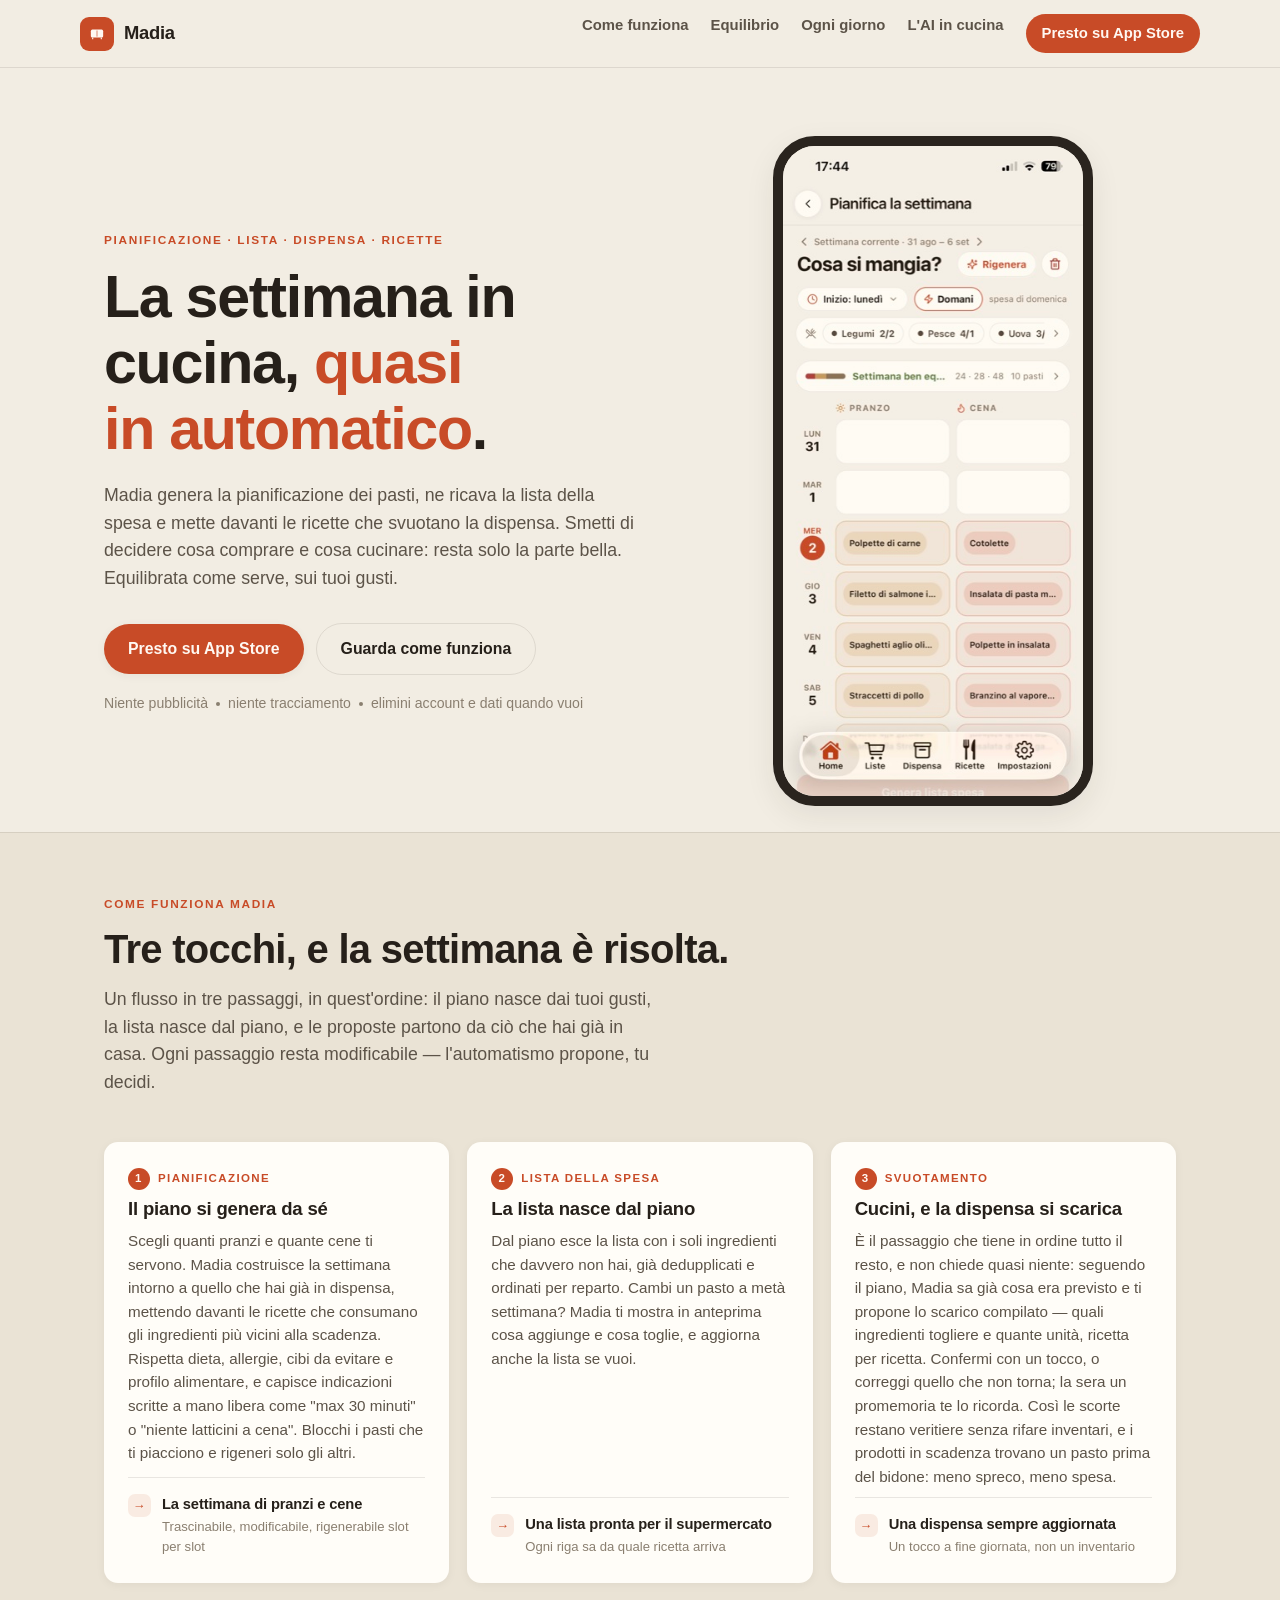
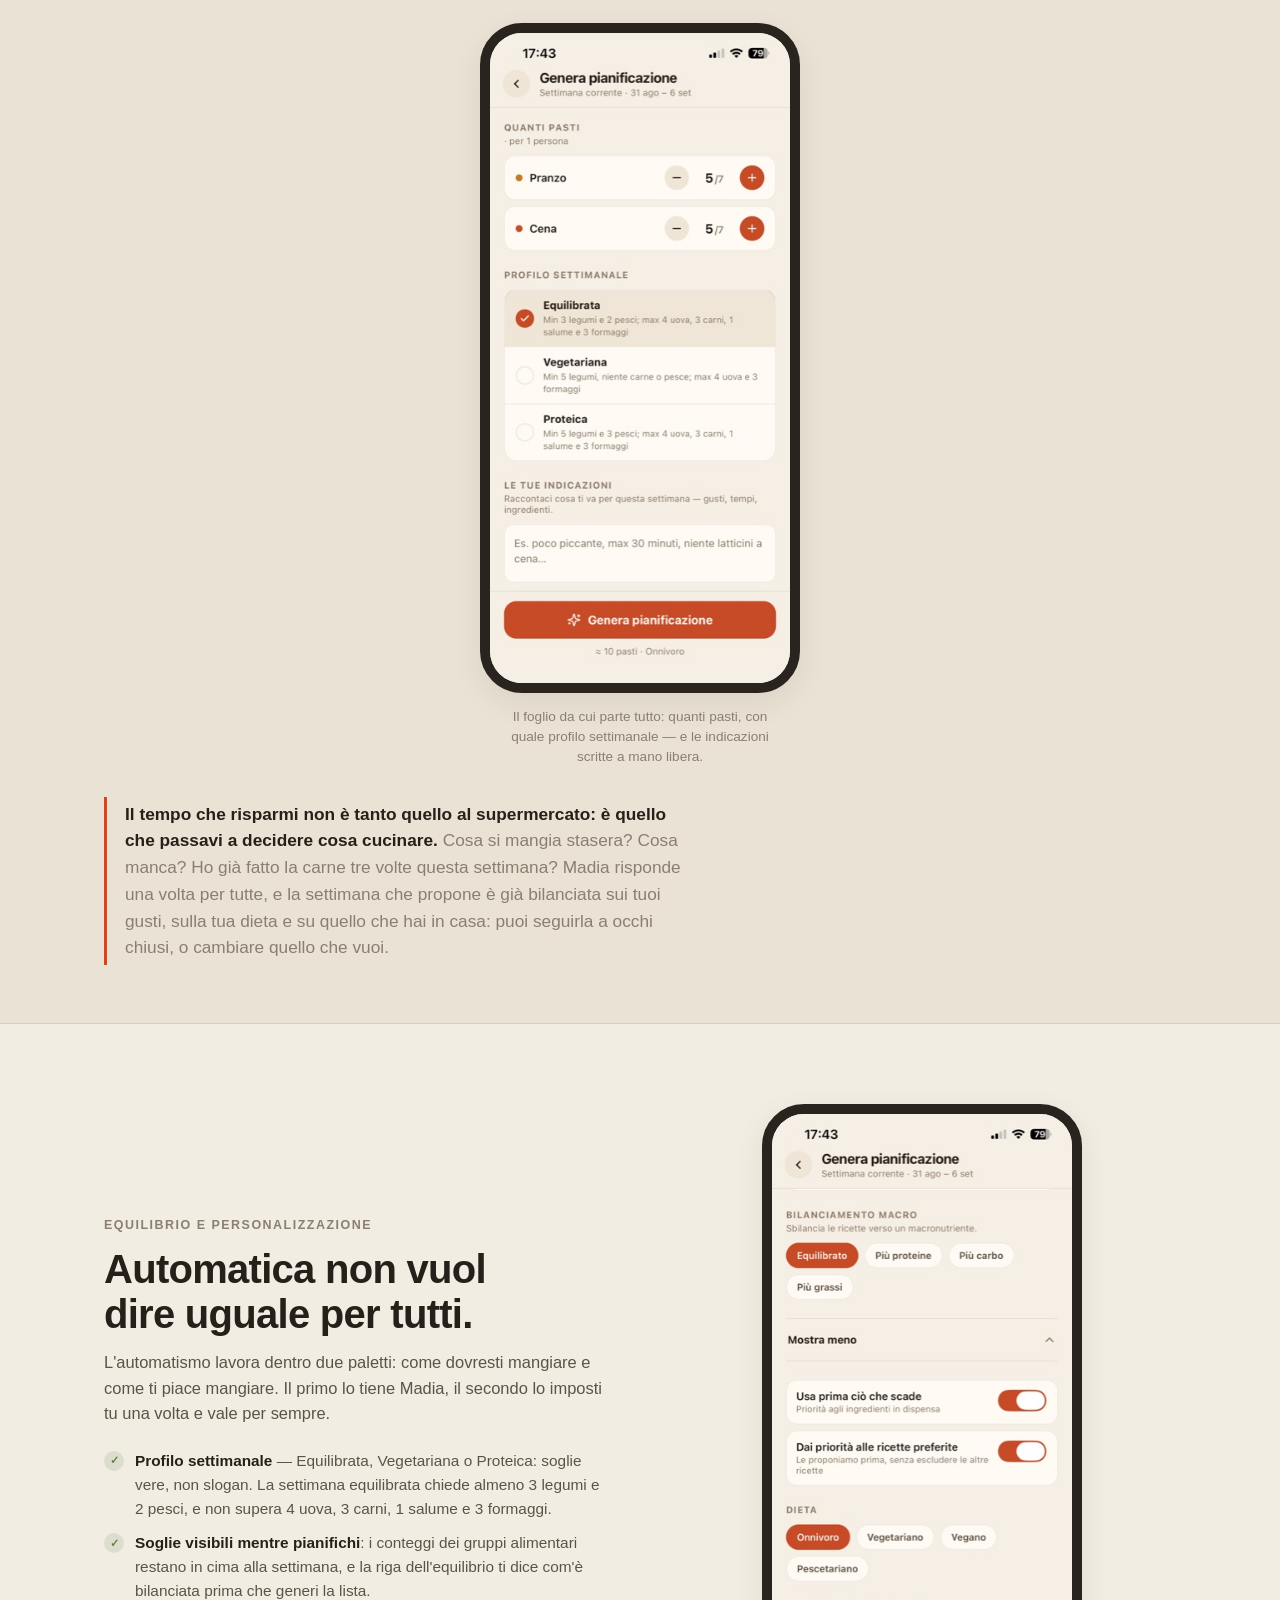
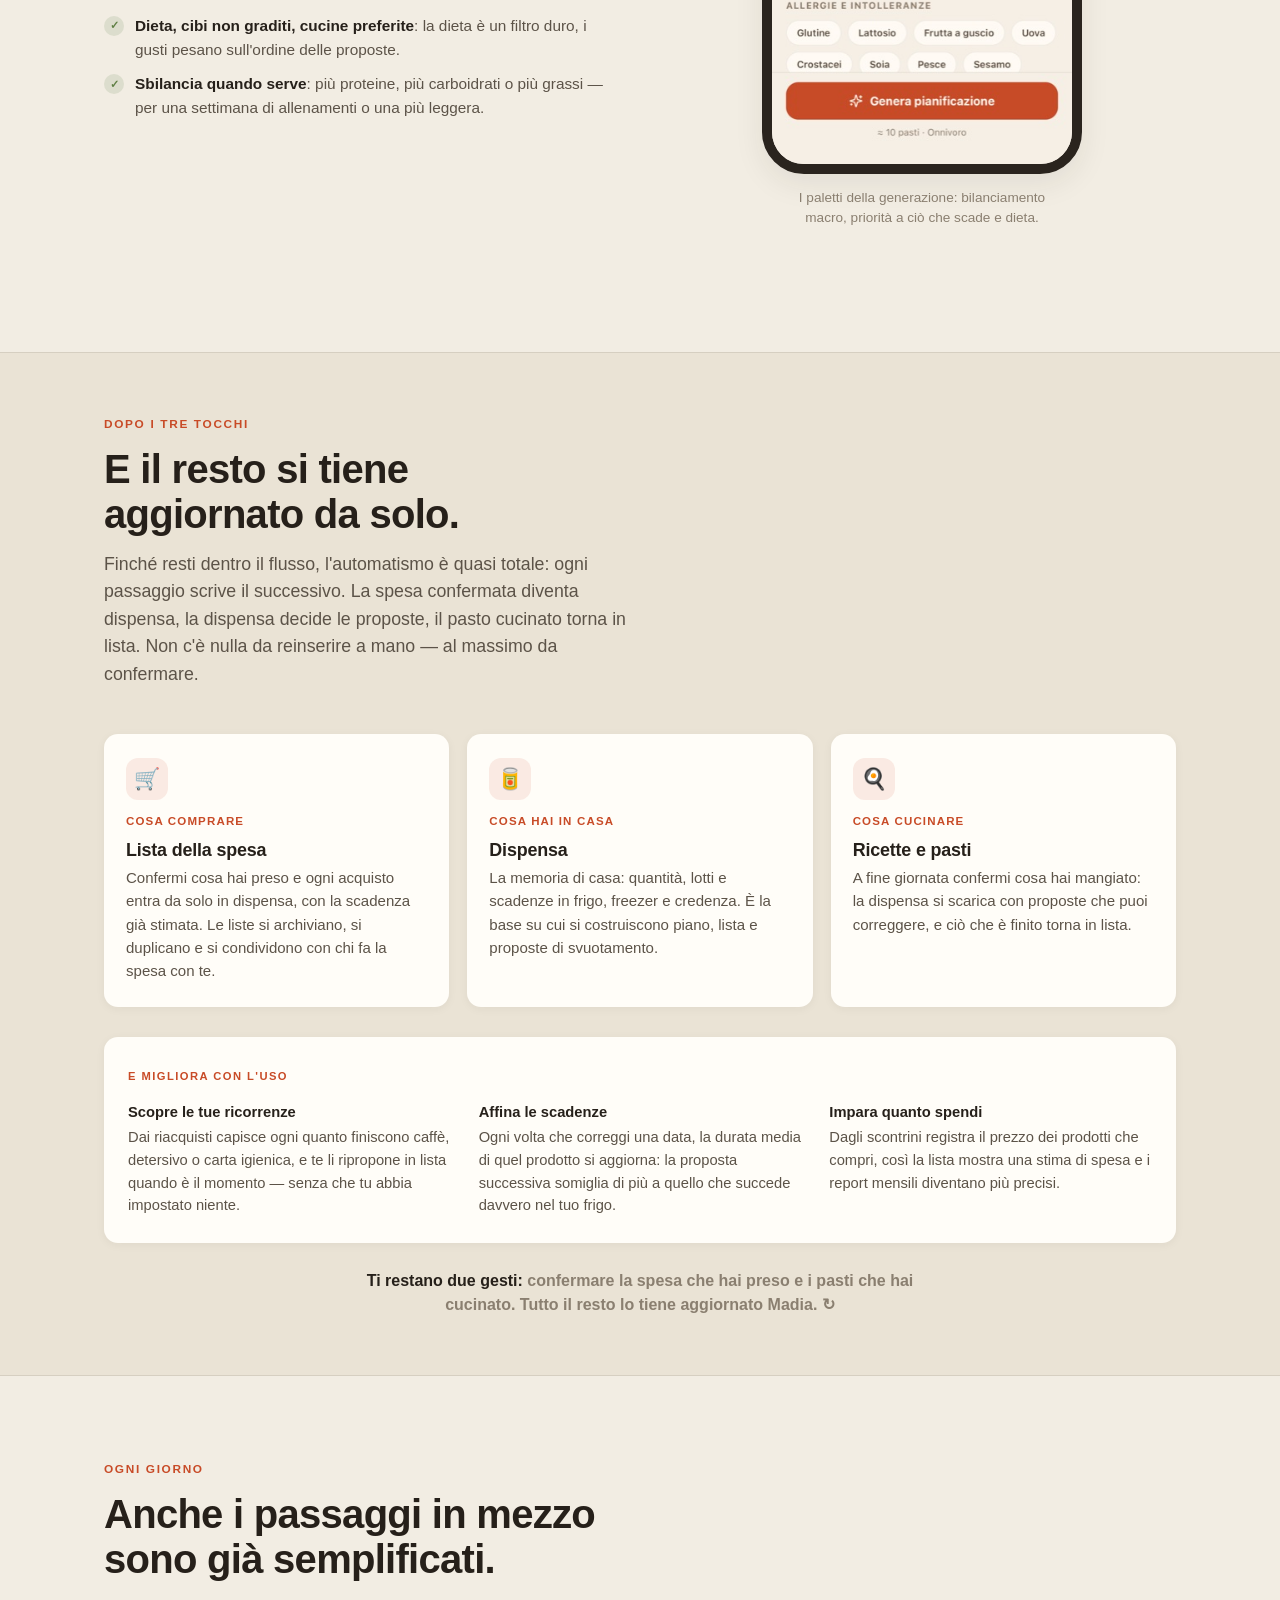
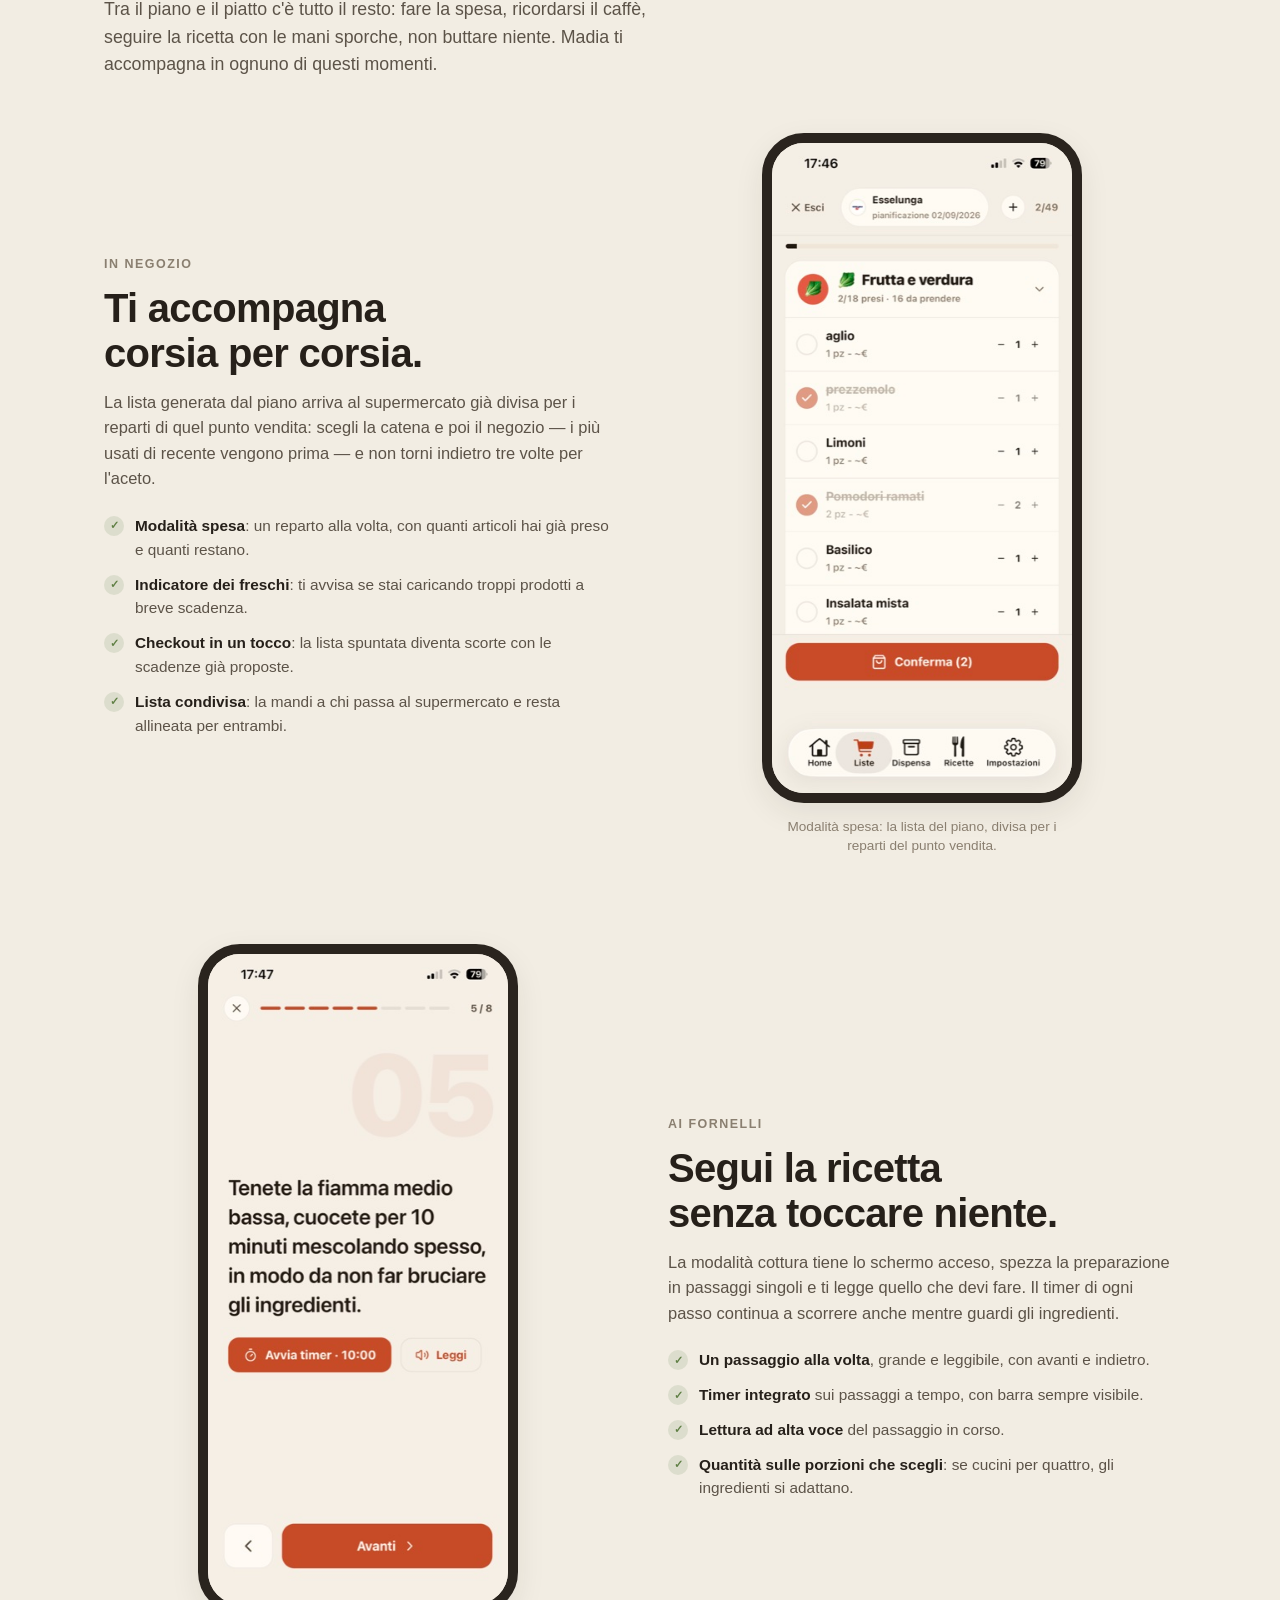
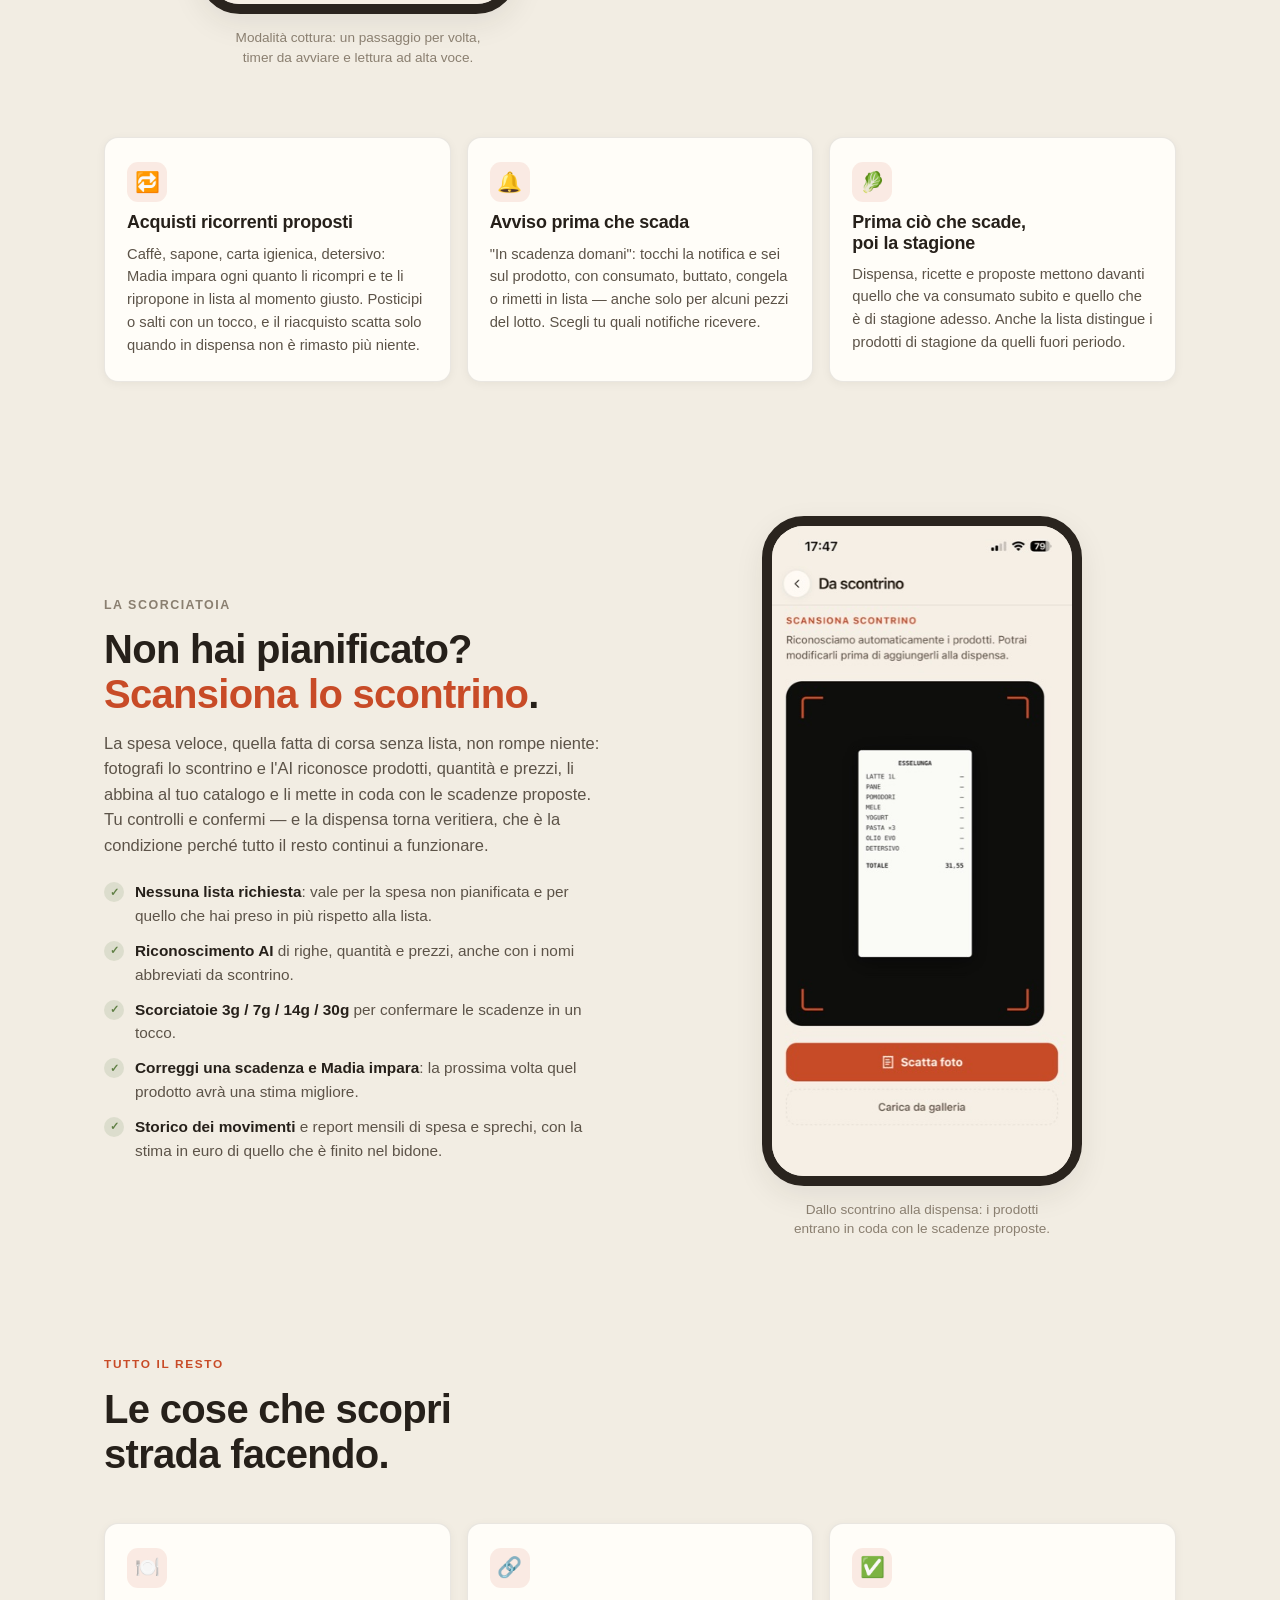
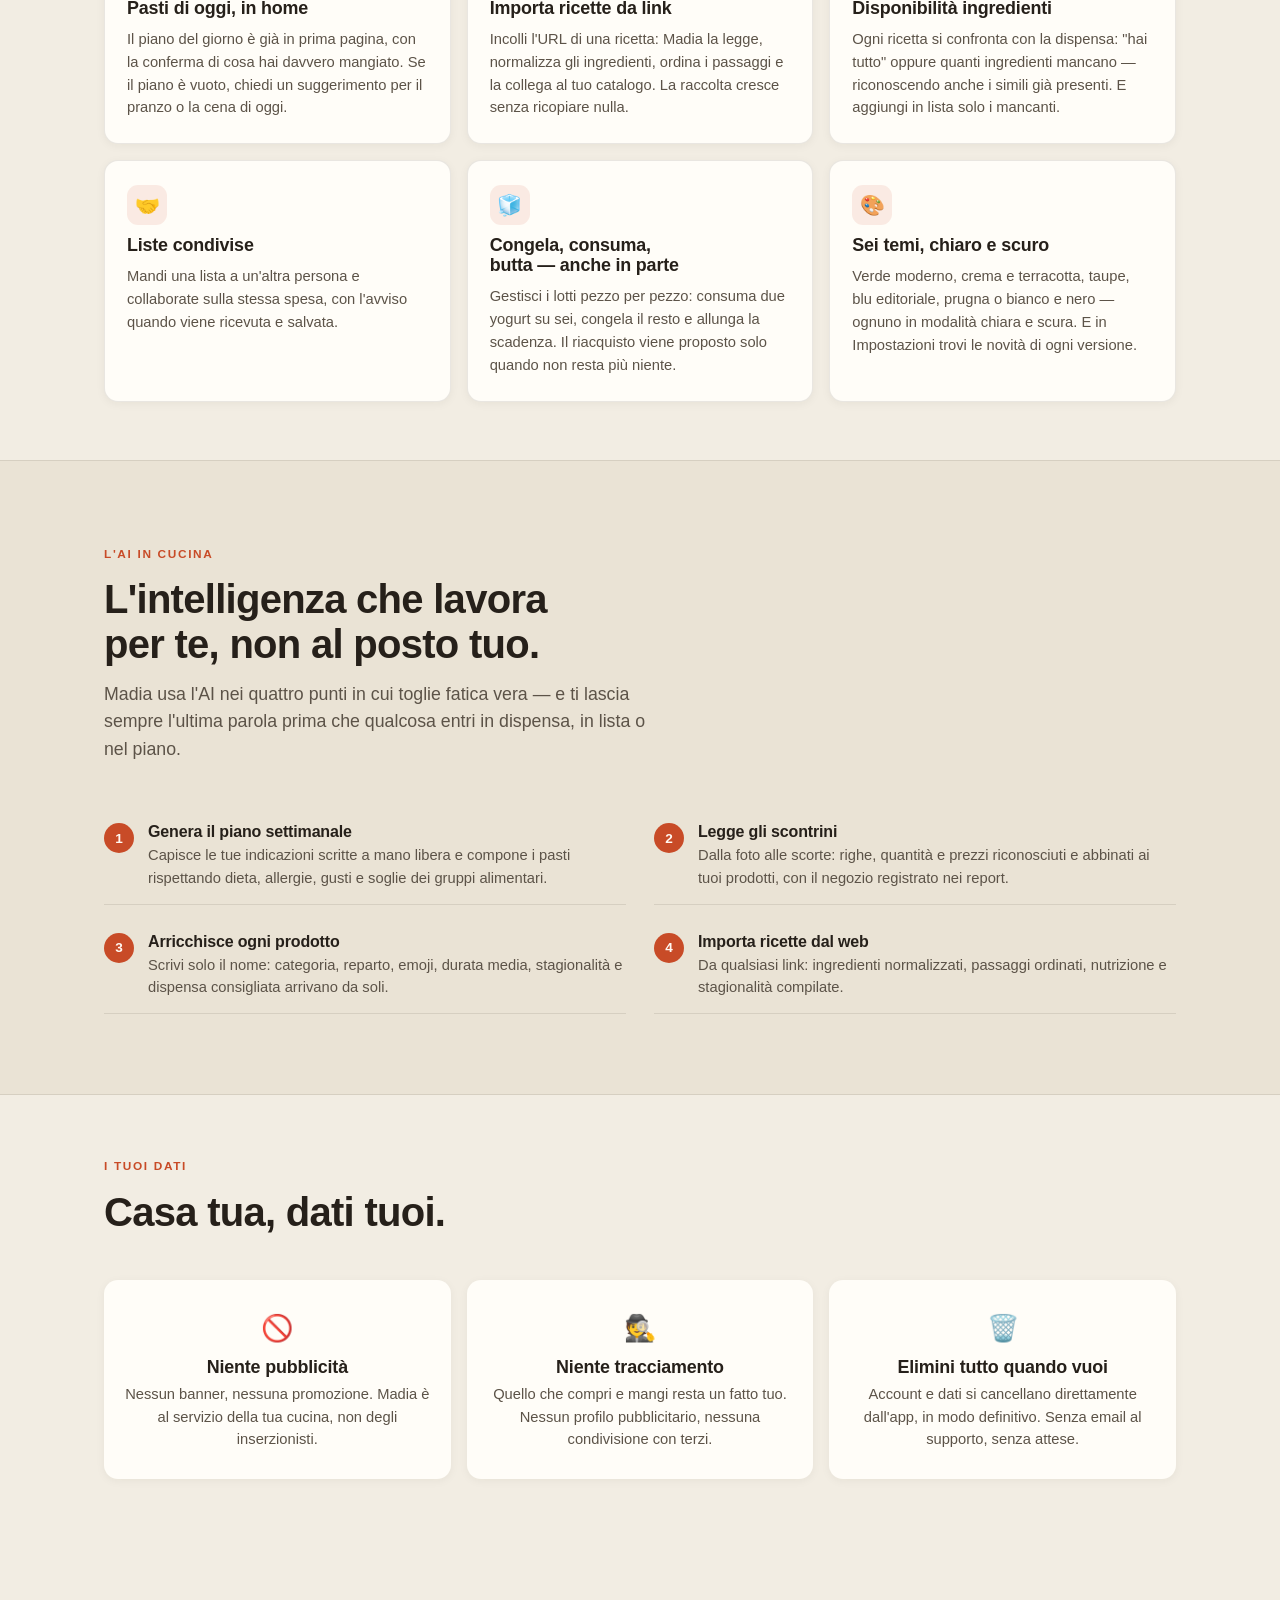
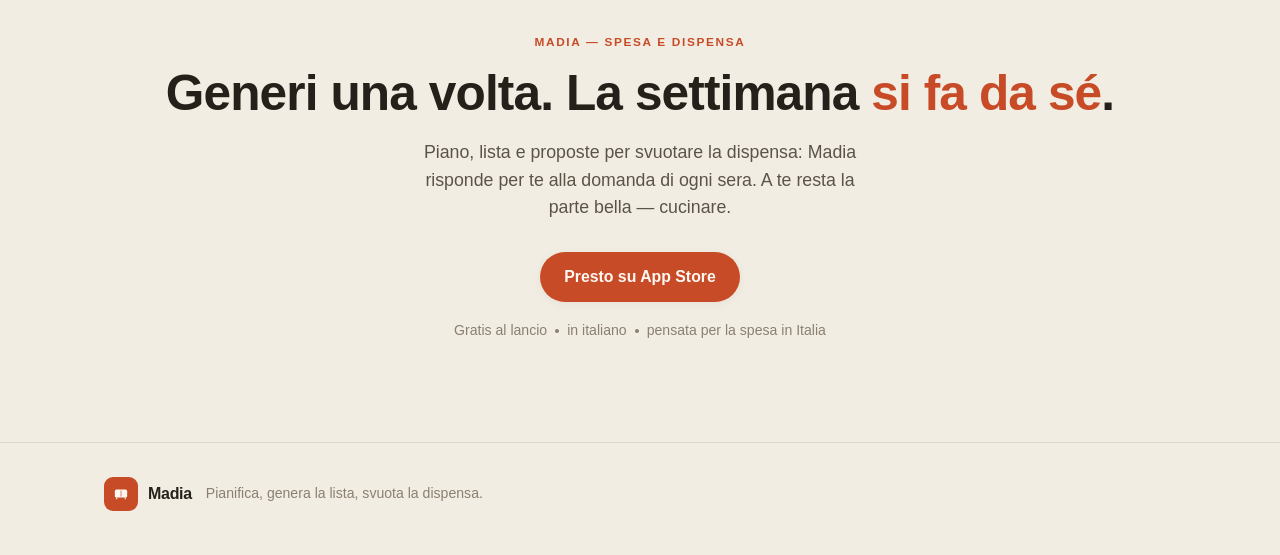
==== index.html @ fc6d4dd6 "Sito vetrina Madia Pagina singola statica, senza build, pronta per GitHub Pages: hero con la settima" ====
<!doctype html>
<html lang="it">
<head>
<meta charset="utf-8">
<meta name="viewport" content="width=device-width, initial-scale=1">
<title>Madia — Spesa e Dispensa</title>
<meta name="description" content="Madia genera la pianificazione dei pasti, ne ricava la lista della spesa e mette davanti le ricette che svuotano la dispensa. Meno decisioni ogni sera, meno sprechi, meno spesa.">
<link rel="icon" href="favicon.svg" type="image/svg+xml">
<link rel="apple-touch-icon" href="img/apple-touch-icon.png">
<meta name="theme-color" content="#F2EDE3" media="(prefers-color-scheme: light)">
<meta name="theme-color" content="#1E1813" media="(prefers-color-scheme: dark)">

<!-- URL pubblica del sito. Puntando stockup-app.com a Pages, sostituisci le tre
     assolute qui sotto (canonical, og:url, og:image + twitter:image) -->
<link rel="canonical" href="https://sbalzerdavide.github.io/madia-web/">
<meta property="og:url" content="https://sbalzerdavide.github.io/madia-web/">
<meta property="og:image" content="https://sbalzerdavide.github.io/madia-web/img/og-cover.jpg">
<meta property="og:type" content="website">
<meta property="og:site_name" content="Madia">
<meta property="og:locale" content="it_IT">
<meta property="og:title" content="Madia — Spesa e Dispensa">
<meta property="og:description" content="Madia genera la pianificazione dei pasti, ne ricava la lista della spesa e mette davanti le ricette che svuotano la dispensa. Meno decisioni ogni sera, meno sprechi, meno spesa.">
<meta property="og:image:width" content="1200">
<meta property="og:image:height" content="630">
<meta property="og:image:alt" content="La pianificazione settimanale di Madia con i pasti già proposti.">
<meta name="twitter:card" content="summary_large_image">
<meta name="twitter:title" content="Madia — Spesa e Dispensa">
<meta name="twitter:description" content="Madia genera la pianificazione dei pasti, ne ricava la lista della spesa e mette davanti le ricette che svuotano la dispensa. Meno decisioni ogni sera, meno sprechi, meno spesa.">
<meta name="twitter:image" content="https://sbalzerdavide.github.io/madia-web/img/og-cover.jpg">

<style>

  /* ================= Tokens ================= */
  :root {
    color-scheme: light;
    --bg: #F2EDE3;
    --bg-deep: #EAE3D5;
    --surface: #FFFDF8;
    --surface-2: #F0E9DC;
    --ink: #26201A;
    --ink-2: #5C5348;
    --muted: #8A7F70;
    --line: rgba(38, 32, 26, 0.10);
    --accent: #C84B27;
    --accent-soft: rgba(200, 75, 39, 0.10);
    --accent-ink: #FFF8F2;
    --green: #5F7F44;
    --green-soft: rgba(95, 127, 68, 0.14);
    --amber: #D29032;
    --amber-soft: rgba(210, 144, 50, 0.16);
    --danger: #B8402C;
    --shadow-soft: 0 10px 30px rgba(38, 32, 26, 0.08);
    --shadow-card: 0 2px 10px rgba(38, 32, 26, 0.05);
    --radius: 14px;
  }
  @media (prefers-color-scheme: dark) {
    :root:not([data-theme="light"]) {
      color-scheme: dark;
      --bg: #1E1813;
      --bg-deep: #17120E;
      --surface: #292219;
      --surface-2: #322A20;
      --ink: #F2EADD;
      --ink-2: #C4B8A6;
      --muted: #97897A;
      --line: rgba(242, 234, 221, 0.10);
      --accent: #E0693F;
      --accent-soft: rgba(224, 105, 63, 0.14);
      --accent-ink: #FFF4EC;
      --green: #8FB56A;
      --green-soft: rgba(143, 181, 106, 0.16);
      --amber: #DFA84E;
      --amber-soft: rgba(223, 168, 78, 0.16);
      --danger: #E0694F;
      --shadow-soft: 0 10px 30px rgba(0, 0, 0, 0.35);
      --shadow-card: 0 2px 10px rgba(0, 0, 0, 0.30);
    }
  }
  :root[data-theme="dark"] {
    color-scheme: dark;
    --bg: #1E1813;
    --bg-deep: #17120E;
    --surface: #292219;
    --surface-2: #322A20;
    --ink: #F2EADD;
    --ink-2: #C4B8A6;
    --muted: #97897A;
    --line: rgba(242, 234, 221, 0.10);
    --accent: #E0693F;
    --accent-soft: rgba(224, 105, 63, 0.14);
    --accent-ink: #FFF4EC;
    --green: #8FB56A;
    --green-soft: rgba(143, 181, 106, 0.16);
    --amber: #DFA84E;
    --amber-soft: rgba(223, 168, 78, 0.16);
    --danger: #E0694F;
    --shadow-soft: 0 10px 30px rgba(0, 0, 0, 0.35);
    --shadow-card: 0 2px 10px rgba(0, 0, 0, 0.30);
  }
  :root[data-theme="light"] {
    --bg: #F2EDE3;
    --bg-deep: #EAE3D5;
    --surface: #FFFDF8;
    --surface-2: #F0E9DC;
    --ink: #26201A;
    --ink-2: #5C5348;
    --muted: #8A7F70;
    --line: rgba(38, 32, 26, 0.10);
    --accent: #C84B27;
    --accent-soft: rgba(200, 75, 39, 0.10);
    --accent-ink: #FFF8F2;
    --green: #5F7F44;
    --green-soft: rgba(95, 127, 68, 0.14);
    --amber: #D29032;
    --amber-soft: rgba(210, 144, 50, 0.16);
    --danger: #B8402C;
    --shadow-soft: 0 10px 30px rgba(38, 32, 26, 0.08);
    --shadow-card: 0 2px 10px rgba(38, 32, 26, 0.05);
  }

  * { box-sizing: border-box; }
  img { max-width: 100%; }
  html { -webkit-text-size-adjust: 100%; }
  html { scroll-behavior: smooth; }
  body {
    margin: 0;
    background: var(--bg);
    color: var(--ink);
    font-family: -apple-system, BlinkMacSystemFont, "SF Pro Text", Roboto, "Segoe UI", "Helvetica Neue", sans-serif;
    line-height: 1.55;
    -webkit-font-smoothing: antialiased;
  }

  .wrap { max-width: 1120px; margin: 0 auto; padding: 0 24px; }

  h1, h2, h3 { line-height: 1.12; text-wrap: balance; margin: 0; }
  h1 { font-size: clamp(2.3rem, 5.4vw, 3.7rem); font-weight: 800; letter-spacing: -0.022em; }
  h2 { font-size: clamp(1.7rem, 3.6vw, 2.5rem); font-weight: 800; letter-spacing: -0.018em; }
  h3 { font-size: 1.12rem; font-weight: 700; letter-spacing: -0.01em; }
  p { margin: 0; }

  .eyebrow {
    display: inline-block;
    font-size: 0.74rem;
    font-weight: 700;
    letter-spacing: 0.14em;
    text-transform: uppercase;
    color: var(--accent);
    margin-bottom: 14px;
  }
  .accent-word { color: var(--accent); }
  .lede { color: var(--ink-2); font-size: 1.11rem; max-width: 56ch; }

  /* ================= Header ================= */
  header.site {
    position: sticky; top: 0; z-index: 40;
    background: color-mix(in srgb, var(--bg) 82%, transparent);
    backdrop-filter: blur(14px);
    -webkit-backdrop-filter: blur(14px);
    border-bottom: 1px solid var(--line);
  }
  .nav { display: flex; align-items: center; gap: 28px; padding: 14px 0; }
  .brand { display: flex; align-items: center; gap: 10px; font-weight: 800; font-size: 1.15rem; letter-spacing: -0.3px; color: var(--ink); text-decoration: none; }
  .brand-mark {
    width: 34px; height: 34px; border-radius: 9px;
    background: var(--accent);
    display: grid; place-items: center; flex: none;
  }
  .nav-links { display: flex; gap: 22px; margin-left: auto; }
  .nav-links a { color: var(--ink-2); text-decoration: none; font-size: 0.93rem; font-weight: 600; }
  .nav-links a:hover, .nav-links a:focus-visible { color: var(--accent); }
  .nav-cta {
    background: var(--accent); color: var(--accent-ink) !important;
    padding: 8px 16px; border-radius: 999px; font-weight: 700 !important;
  }
  @media (max-width: 860px) { .nav-links a:not(.nav-cta) { display: none; } }

  a:focus-visible, button:focus-visible { outline: 2px solid var(--accent); outline-offset: 3px; border-radius: 6px; }

  /* ================= Hero ================= */
  .hero { padding: 68px 0 26px; overflow: hidden; }
  .hero-grid { display: grid; grid-template-columns: 1.05fr 0.95fr; gap: 48px; align-items: center; }
  @media (max-width: 900px) { .hero-grid { grid-template-columns: 1fr; } }
  .hero .lede { margin-top: 20px; }
  .cta-row { display: flex; flex-wrap: wrap; gap: 12px; margin-top: 30px; align-items: center; }
  .btn {
    display: inline-flex; align-items: center; gap: 9px;
    padding: 13px 24px; border-radius: 999px;
    font-weight: 700; font-size: 0.99rem; text-decoration: none;
    border: none; cursor: pointer;
  }
  .btn-primary { background: var(--accent); color: var(--accent-ink); box-shadow: var(--shadow-card); }
  .btn-primary:hover { filter: brightness(1.06); }
  .btn-ghost { background: transparent; color: var(--ink); border: 1.5px solid var(--line); }
  .btn-ghost:hover { border-color: var(--accent); color: var(--accent); }
  .trust-line { margin-top: 18px; color: var(--muted); font-size: 0.88rem; display: flex; align-items: center; gap: 8px; flex-wrap: wrap; }
  .trust-line .dot { width: 4px; height: 4px; border-radius: 999px; background: var(--muted); display: inline-block; }

  /* ================= Screenshots ================= */
  .shot {
    width: 320px; max-width: 100%; margin: 0 auto;
    border: 10px solid #2A241E; border-radius: 42px; overflow: hidden;
    box-shadow: var(--shadow-soft); background: #F2EDE3;
  }
  .shot img { display: block; width: 100%; height: auto; }
  .shotfig { margin: 0; display: flex; flex-direction: column; align-items: center; gap: 14px; }
  .shot-cap { color: var(--muted); font-size: 0.85rem; max-width: 36ch; text-align: center; line-height: 1.45; }
  .engine-shot { margin-top: 40px; }

  /* ================= Sections ================= */
  section { padding: 80px 0; }
  section.tight { padding: 58px 0; }
  .section-head { max-width: 640px; margin-bottom: 46px; }
  .section-head .lede { margin-top: 14px; }

  /* engine: the three generations */
  .engine-band { background: var(--bg-deep); border-top: 1px solid var(--line); border-bottom: 1px solid var(--line); }
  .engine-grid { display: grid; grid-template-columns: repeat(3, 1fr); gap: 18px; }
  @media (max-width: 900px) { .engine-grid { grid-template-columns: 1fr; } }
  .engine-card {
    background: var(--surface); border-radius: var(--radius); padding: 26px 24px;
    box-shadow: var(--shadow-card); display: flex; flex-direction: column; gap: 9px;
  }
  .engine-card .step-n {
    font-size: 0.72rem; font-weight: 800; letter-spacing: 0.12em; text-transform: uppercase;
    color: var(--accent); display: flex; align-items: center; gap: 8px;
  }
  .engine-card .step-n b {
    width: 22px; height: 22px; border-radius: 999px; background: var(--accent); color: var(--accent-ink);
    display: grid; place-items: center; font-size: 0.72rem; flex: none;
  }
  .engine-card h3 { font-size: 1.16rem; }
  .engine-card p { color: var(--ink-2); font-size: 0.95rem; }
  .engine-card .out {
    margin-top: auto; padding-top: 15px; border-top: 1px solid var(--line);
    display: flex; gap: 11px; align-items: flex-start;
  }
  .engine-card .out .yield {
    flex: none; width: 23px; height: 23px; border-radius: 7px; margin-top: 1px;
    background: var(--accent-soft); color: var(--accent);
    display: grid; place-items: center; font-size: 0.8rem; font-weight: 800;
  }
  .engine-card .out .what { display: block; font-size: 0.92rem; font-weight: 700; color: var(--ink); letter-spacing: -0.01em; }
  .engine-card .out .how { display: block; font-size: 0.82rem; color: var(--muted); margin-top: 1px; }
  .pull {
    margin-top: 30px; border-left: 3px solid var(--accent); padding: 4px 0 4px 18px;
    font-size: 1.08rem; font-weight: 600; color: var(--ink); max-width: 62ch;
  }
  .pull span { color: var(--muted); font-weight: 500; }

  /* pillars */
  .pillar { display: grid; grid-template-columns: 1fr 1fr; gap: 56px; align-items: center; padding: 44px 0; }
  @media (max-width: 900px) { .pillar { grid-template-columns: 1fr; gap: 30px; } .pillar .pillar-visual { order: 2; } }
  .pillar-kicker { font-size: 0.78rem; font-weight: 800; letter-spacing: 0.12em; color: var(--muted); text-transform: uppercase; }
  .pillar h2 { margin: 10px 0 14px; }
  .pillar .lede { font-size: 1.03rem; }
  .feature-list { list-style: none; margin: 22px 0 0; padding: 0; display: grid; gap: 11px; }
  .feature-list li { display: flex; gap: 11px; align-items: flex-start; color: var(--ink-2); font-size: 0.96rem; }
  .feature-list .tick {
    flex: none; width: 20px; height: 20px; border-radius: 999px; margin-top: 2px;
    background: var(--green-soft); color: var(--green);
    display: grid; place-items: center; font-size: 11px; font-weight: 900;
  }
  .feature-list b { color: var(--ink); }

  /* loop */
  .loop-band { background: var(--bg-deep); border-top: 1px solid var(--line); border-bottom: 1px solid var(--line); }
  .loop-grid { display: grid; grid-template-columns: repeat(3, 1fr); gap: 18px; }
  @media (max-width: 820px) { .loop-grid { grid-template-columns: 1fr; } }
  .loop-card { background: var(--surface); border-radius: var(--radius); padding: 24px 22px; box-shadow: var(--shadow-card); }
  .loop-step { width: 42px; height: 42px; border-radius: 12px; display: grid; place-items: center; font-size: 21px; margin-bottom: 13px; background: var(--accent-soft); }
  .loop-card h3 { margin-bottom: 6px; }
  .loop-card .role { font-size: 0.72rem; font-weight: 800; letter-spacing: 0.1em; text-transform: uppercase; color: var(--accent); display: block; margin-bottom: 9px; }
  .loop-card p { color: var(--ink-2); font-size: 0.94rem; }
  .learn {
    margin-top: 30px; background: var(--surface); border-radius: var(--radius);
    padding: 26px 24px; box-shadow: var(--shadow-card);
  }
  .learn-label {
    display: inline-block; font-size: 0.7rem; font-weight: 800; letter-spacing: 0.13em;
    text-transform: uppercase; color: var(--accent); margin-bottom: 16px;
  }
  .learn-items { display: grid; grid-template-columns: repeat(3, 1fr); gap: 20px 28px; }
  @media (max-width: 820px) { .learn-items { grid-template-columns: 1fr; } }
  .learn-items p { color: var(--ink-2); font-size: 0.92rem; }
  .learn-items b { display: block; color: var(--ink); margin-bottom: 2px; }
  .loop-again { text-align: center; margin: 26px auto 0; color: var(--muted); font-weight: 600; font-size: 1rem; max-width: 62ch; line-height: 1.5; }
  .loop-again b { color: var(--ink); font-weight: 800; }

  /* cards grid */
  .card-grid { display: grid; grid-template-columns: repeat(3, 1fr); gap: 16px; }
  @media (max-width: 980px) { .card-grid { grid-template-columns: repeat(2, 1fr); } }
  @media (max-width: 640px) { .card-grid { grid-template-columns: 1fr; } }
  .flat-card {
    background: var(--surface); border-radius: var(--radius); padding: 24px 22px;
    box-shadow: var(--shadow-card); border: 1px solid var(--line);
    display: flex; flex-direction: column; gap: 10px;
  }
  .flat-icon { width: 40px; height: 40px; border-radius: 11px; background: var(--accent-soft); display: grid; place-items: center; font-size: 20px; }
  .flat-card p { color: var(--ink-2); font-size: 0.92rem; }

  /* AI band */
  .ai-band { background: var(--bg-deep); border-top: 1px solid var(--line); border-bottom: 1px solid var(--line); }
  .ai-grid { display: grid; grid-template-columns: repeat(2, 1fr); gap: 14px 28px; margin-top: 8px; }
  @media (max-width: 760px) { .ai-grid { grid-template-columns: 1fr; } }
  .ai-item { display: flex; gap: 14px; align-items: flex-start; padding: 14px 0; border-bottom: 1px solid var(--line); }
  .ai-item .n {
    flex: none; width: 30px; height: 30px; border-radius: 999px; background: var(--accent); color: var(--accent-ink);
    display: grid; place-items: center; font-weight: 800; font-size: 0.85rem;
  }
  .ai-item h3 { font-size: 1rem; margin-bottom: 3px; }
  .ai-item p { color: var(--ink-2); font-size: 0.92rem; }

  /* privacy band */
  .privacy { display: grid; grid-template-columns: repeat(3, 1fr); gap: 16px; }
  @media (max-width: 760px) { .privacy { grid-template-columns: 1fr; } }
  .privacy-card { text-align: center; padding: 28px 20px; background: var(--surface); border-radius: var(--radius); box-shadow: var(--shadow-card); }
  .privacy-card .big { font-size: 26px; margin-bottom: 8px; }
  .privacy-card h3 { margin-bottom: 6px; }
  .privacy-card p { color: var(--ink-2); font-size: 0.92rem; }

  /* final CTA */
  .final { text-align: center; padding: 92px 0 100px; }
  .final h2 { font-size: clamp(2rem, 4.6vw, 3.1rem); }
  .final .lede { margin: 18px auto 0; }
  .final .cta-row { justify-content: center; }

  footer.site { border-top: 1px solid var(--line); padding: 34px 0 44px; color: var(--muted); font-size: 0.88rem; }
  .foot { display: flex; align-items: center; gap: 14px; flex-wrap: wrap; }
  .foot .brand { font-size: 1rem; }

  /* motion: visible at rest, slides into place */
  .reveal { transform: translateY(12px); transition: transform 0.5s ease; }
  .reveal.in { transform: none; }
  @media (prefers-reduced-motion: reduce) {
    html { scroll-behavior: auto; }
    .reveal { transform: none; transition: none; }
  }
</style>
</head>
<body>

<header class="site">
  <div class="wrap nav">
    <a class="brand" href="#top" aria-label="Madia — torna su">
      <span class="brand-mark" aria-hidden="true">
        <svg width="22" height="22" viewBox="0 0 100 100">
          <rect x="22" y="30" width="56" height="36" rx="7" fill="#FFF8F2"></rect>
          <rect x="28" y="66" width="5" height="8" rx="1.5" fill="#FFF8F2"></rect>
          <rect x="67" y="66" width="5" height="8" rx="1.5" fill="#FFF8F2"></rect>
          <line x1="50" y1="34" x2="50" y2="62" stroke="var(--accent)" stroke-width="3"></line>
        </svg>
      </span>
      Madia
    </a>
    <nav class="nav-links" aria-label="Sezioni">
      <a href="#motore">Come funziona</a>
      <a href="#equilibrio">Equilibrio</a>
      <a href="#quotidiano">Ogni giorno</a>
      <a href="#ai">L'AI in cucina</a>
      <a class="nav-cta" href="#scarica">Presto su App Store</a>
    </nav>
  </div>
</header>

<main id="top">

  <!-- ================= HERO ================= -->
  <section class="hero">
    <div class="wrap hero-grid">
      <div>
        <span class="eyebrow">Pianificazione · Lista · Dispensa · Ricette</span>
        <h1>La settimana in cucina, <span class="accent-word">quasi in automatico</span>.</h1>
        <p class="lede">Madia genera la pianificazione dei pasti, ne ricava la lista della spesa e mette davanti le ricette che svuotano la dispensa. Smetti di decidere cosa comprare e cosa cucinare: resta solo la parte bella. Equilibrata come serve, sui tuoi gusti.</p>
        <div class="cta-row">
          <a class="btn btn-primary" href="#scarica">Presto su App Store</a>
          <a class="btn btn-ghost" href="#motore">Guarda come funziona</a>
        </div>
        <p class="trust-line">Niente pubblicità <span class="dot"></span> niente tracciamento <span class="dot"></span> elimini account e dati quando vuoi</p>
      </div>

      <div class="hero-visual reveal">
        <!-- Screenshot: Genera pianificazione -->
        <div class="shot"><img src="img/pianificazione.jpg" alt="Schermata «Pianifica la settimana» di Madia: conteggi dei gruppi alimentari, riga «Settimana ben equilibrata» e griglia dei pranzi e delle cene dal lunedì al sabato." width="1170" height="2532"></div>
      </div>
    </div>
  </section>

  <!-- ================= MOTORE: LE TRE GENERAZIONI ================= -->
  <section class="engine-band tight" id="motore">
    <div class="wrap">
      <div class="section-head reveal">
        <span class="eyebrow">Come funziona Madia</span>
        <h2>Tre tocchi, e la settimana è risolta.</h2>
        <p class="lede">Un flusso in tre passaggi, in quest'ordine: il piano nasce dai tuoi gusti, la lista nasce dal piano, e le proposte partono da ciò che hai già in casa. Ogni passaggio resta modificabile — l'automatismo propone, tu decidi.</p>
      </div>
      <div class="engine-grid">
        <div class="engine-card reveal">
          <span class="step-n"><b>1</b> Pianificazione</span>
          <h3>Il piano si genera da sé</h3>
          <p>Scegli quanti pranzi e quante cene ti servono. Madia costruisce la settimana intorno a quello che hai già in dispensa, mettendo davanti le ricette che consumano gli ingredienti più vicini alla scadenza. Rispetta dieta, allergie, cibi da evitare e profilo alimentare, e capisce indicazioni scritte a mano libera come "max 30 minuti" o "niente latticini a cena". Blocchi i pasti che ti piacciono e rigeneri solo gli altri.</p>
          <div class="out">
            <span class="yield" aria-hidden="true">→</span>
            <span><span class="what">La settimana di pranzi e cene</span><span class="how">Trascinabile, modificabile, rigenerabile slot per slot</span></span>
          </div>
        </div>
        <div class="engine-card reveal">
          <span class="step-n"><b>2</b> Lista della spesa</span>
          <h3>La lista nasce dal piano</h3>
          <p>Dal piano esce la lista con i soli ingredienti che davvero non hai, già dedupplicati e ordinati per reparto. Cambi un pasto a metà settimana? Madia ti mostra in anteprima cosa aggiunge e cosa toglie, e aggiorna anche la lista se vuoi.</p>
          <div class="out">
            <span class="yield" aria-hidden="true">→</span>
            <span><span class="what">Una lista pronta per il supermercato</span><span class="how">Ogni riga sa da quale ricetta arriva</span></span>
          </div>
        </div>
        <div class="engine-card reveal">
          <span class="step-n"><b>3</b> Svuotamento</span>
          <h3>Cucini, e la dispensa si scarica</h3>
          <p>È il passaggio che tiene in ordine tutto il resto, e non chiede quasi niente: seguendo il piano, Madia sa già cosa era previsto e ti propone lo scarico compilato — quali ingredienti togliere e quante unità, ricetta per ricetta. Confermi con un tocco, o correggi quello che non torna; la sera un promemoria te lo ricorda. Così le scorte restano veritiere senza rifare inventari, e i prodotti in scadenza trovano un pasto prima del bidone: meno spreco, meno spesa.</p>
          <div class="out">
            <span class="yield" aria-hidden="true">→</span>
            <span><span class="what">Una dispensa sempre aggiornata</span><span class="how">Un tocco a fine giornata, non un inventario</span></span>
          </div>
        </div>
      </div>
      <figure class="shotfig engine-shot reveal">
          <div class="shot"><img src="img/generazione.jpg" alt="Schermata «Genera pianificazione» di Madia: quanti pasti per pranzo e cena, profilo settimanale Equilibrata con le sue soglie e campo per le indicazioni libere." width="1170" height="2532" loading="lazy" decoding="async"></div>
          <figcaption class="shot-cap">Il foglio da cui parte tutto: quanti pasti, con quale profilo settimanale — e le indicazioni scritte a mano libera.</figcaption>
        </figure>
      <p class="pull reveal">Il tempo che risparmi non è tanto quello al supermercato: è quello che passavi a decidere cosa cucinare. <span>Cosa si mangia stasera? Cosa manca? Ho già fatto la carne tre volte questa settimana? Madia risponde una volta per tutte, e la settimana che propone è già bilanciata sui tuoi gusti, sulla tua dieta e su quello che hai in casa: puoi seguirla a occhi chiusi, o cambiare quello che vuoi.</span></p>
    </div>
  </section>

  <!-- ================= EQUILIBRIO E GUSTI ================= -->
  <section id="equilibrio">
    <div class="wrap">
      <div class="pillar" style="padding-top: 0;">
        <div class="reveal">
          <span class="pillar-kicker">Equilibrio e personalizzazione</span>
          <h2>Automatica non vuol dire uguale per tutti.</h2>
          <p class="lede">L'automatismo lavora dentro due paletti: come dovresti mangiare e come ti piace mangiare. Il primo lo tiene Madia, il secondo lo imposti tu una volta e vale per sempre.</p>
          <ul class="feature-list">
            <li><span class="tick">✓</span><span><b>Profilo settimanale</b> — Equilibrata, Vegetariana o Proteica: soglie vere, non slogan. La settimana equilibrata chiede almeno 3 legumi e 2 pesci, e non supera 4 uova, 3 carni, 1 salume e 3 formaggi.</span></li>
            <li><span class="tick">✓</span><span><b>Soglie visibili mentre pianifichi</b>: i conteggi dei gruppi alimentari restano in cima alla settimana, e la riga dell'equilibrio ti dice com'è bilanciata prima che generi la lista.</span></li>
            <li><span class="tick">✓</span><span><b>Dieta, cibi non graditi, cucine preferite</b>: la dieta è un filtro duro, i gusti pesano sull'ordine delle proposte.</span></li>
            <li><span class="tick">✓</span><span><b>Sbilancia quando serve</b>: più proteine, più carboidrati o più grassi — per una settimana di allenamenti o una più leggera.</span></li>
          </ul>
        </div>
        <div class="pillar-visual reveal">
          <figure class="shotfig">
          <div class="shot"><img src="img/preferenze.jpg" alt="Seconda parte del foglio di generazione di Madia: bilanciamento macro, due interruttori di priorità e dieta." width="1170" height="2532" loading="lazy" decoding="async"></div>
          <figcaption class="shot-cap">I paletti della generazione: bilanciamento macro, priorità a ciò che scade e dieta.</figcaption>
        </figure>
        </div>
      </div>
    </div>
  </section>

  <!-- ================= LOOP ================= -->
  <section class="loop-band tight" id="loop">
    <div class="wrap">
      <div class="section-head reveal">
        <span class="eyebrow">Dopo i tre tocchi</span>
        <h2>E il resto si tiene aggiornato da solo.</h2>
        <p class="lede">Finché resti dentro il flusso, l'automatismo è quasi totale: ogni passaggio scrive il successivo. La spesa confermata diventa dispensa, la dispensa decide le proposte, il pasto cucinato torna in lista. Non c'è nulla da reinserire a mano — al massimo da confermare.</p>
      </div>
      <div class="loop-grid">
        <div class="loop-card reveal">
          <div class="loop-step">🛒</div>
          <span class="role">Cosa comprare</span>
          <h3>Lista della spesa</h3>
          <p>Confermi cosa hai preso e ogni acquisto entra da solo in dispensa, con la scadenza già stimata. Le liste si archiviano, si duplicano e si condividono con chi fa la spesa con te.</p>
        </div>
        <div class="loop-card reveal">
          <div class="loop-step">🥫</div>
          <span class="role">Cosa hai in casa</span>
          <h3>Dispensa</h3>
          <p>La memoria di casa: quantità, lotti e scadenze in frigo, freezer e credenza. È la base su cui si costruiscono piano, lista e proposte di svuotamento.</p>
        </div>
        <div class="loop-card reveal">
          <div class="loop-step">🍳</div>
          <span class="role">Cosa cucinare</span>
          <h3>Ricette e pasti</h3>
          <p>A fine giornata confermi cosa hai mangiato: la dispensa si scarica con proposte che puoi correggere, e ciò che è finito torna in lista.</p>
        </div>
      </div>
      <div class="learn reveal">
        <span class="learn-label">E migliora con l'uso</span>
        <div class="learn-items">
          <p><b>Scopre le tue ricorrenze</b>Dai riacquisti capisce ogni quanto finiscono caffè, detersivo o carta igienica, e te li ripropone in lista quando è il momento — senza che tu abbia impostato niente.</p>
          <p><b>Affina le scadenze</b>Ogni volta che correggi una data, la durata media di quel prodotto si aggiorna: la proposta successiva somiglia di più a quello che succede davvero nel tuo frigo.</p>
          <p><b>Impara quanto spendi</b>Dagli scontrini registra il prezzo dei prodotti che compri, così la lista mostra una stima di spesa e i report mensili diventano più precisi.</p>
        </div>
      </div>
      <p class="loop-again reveal"><b>Ti restano due gesti:</b> confermare la spesa che hai preso e i pasti che hai cucinato. Tutto il resto lo tiene aggiornato Madia. ↻</p>
    </div>
  </section>

  <!-- ================= QUOTIDIANO ================= -->
  <section id="quotidiano">
    <div class="wrap">
      <div class="section-head reveal">
        <span class="eyebrow">Ogni giorno</span>
        <h2>Anche i passaggi in mezzo sono già semplificati.</h2>
        <p class="lede">Tra il piano e il piatto c'è tutto il resto: fare la spesa, ricordarsi il caffè, seguire la ricetta con le mani sporche, non buttare niente. Madia ti accompagna in ognuno di questi momenti.</p>
      </div>

      <!-- Spesa corsia per corsia -->
      <div class="pillar" style="padding-top: 8px;">
        <div class="reveal">
          <span class="pillar-kicker">In negozio</span>
          <h2>Ti accompagna corsia per corsia.</h2>
          <p class="lede">La lista generata dal piano arriva al supermercato già divisa per i reparti di quel punto vendita: scegli la catena e poi il negozio — i più usati di recente vengono prima — e non torni indietro tre volte per l'aceto.</p>
          <ul class="feature-list">
            <li><span class="tick">✓</span><span><b>Modalità spesa</b>: un reparto alla volta, con quanti articoli hai già preso e quanti restano.</span></li>
            <li><span class="tick">✓</span><span><b>Indicatore dei freschi</b>: ti avvisa se stai caricando troppi prodotti a breve scadenza.</span></li>
            <li><span class="tick">✓</span><span><b>Checkout in un tocco</b>: la lista spuntata diventa scorte con le scadenze già proposte.</span></li>
            <li><span class="tick">✓</span><span><b>Lista condivisa</b>: la mandi a chi passa al supermercato e resta allineata per entrambi.</span></li>
          </ul>
        </div>
        <div class="pillar-visual reveal">
          <figure class="shotfig">
          <div class="shot"><img src="img/spesa.jpg" alt="Modalità spesa di Madia nel reparto Frutta e verdura, con due articoli già spuntati e il pulsante Conferma." width="1170" height="2532" loading="lazy" decoding="async"></div>
          <figcaption class="shot-cap">Modalità spesa: la lista del piano, divisa per i reparti del punto vendita.</figcaption>
        </figure>
        </div>
      </div>

      <!-- Modalità cucina -->
      <div class="pillar">
        <div class="pillar-visual reveal">
          <figure class="shotfig">
          <div class="shot"><img src="img/cottura.jpg" alt="Modalità cottura di Madia al passaggio 5 di 8, con i pulsanti «Avvia timer · 10:00» e «Leggi»." width="1170" height="2532" loading="lazy" decoding="async"></div>
          <figcaption class="shot-cap">Modalità cottura: un passaggio per volta, timer da avviare e lettura ad alta voce.</figcaption>
        </figure>
        </div>
        <div class="reveal">
          <span class="pillar-kicker">Ai fornelli</span>
          <h2>Segui la ricetta senza toccare niente.</h2>
          <p class="lede">La modalità cottura tiene lo schermo acceso, spezza la preparazione in passaggi singoli e ti legge quello che devi fare. Il timer di ogni passo continua a scorrere anche mentre guardi gli ingredienti.</p>
          <ul class="feature-list">
            <li><span class="tick">✓</span><span><b>Un passaggio alla volta</b>, grande e leggibile, con avanti e indietro.</span></li>
            <li><span class="tick">✓</span><span><b>Timer integrato</b> sui passaggi a tempo, con barra sempre visibile.</span></li>
            <li><span class="tick">✓</span><span><b>Lettura ad alta voce</b> del passaggio in corso.</span></li>
            <li><span class="tick">✓</span><span><b>Quantità sulle porzioni che scegli</b>: se cucini per quattro, gli ingredienti si adattano.</span></li>
          </ul>
        </div>
      </div>

      <div class="card-grid" style="margin-top: 26px;">
        <div class="flat-card reveal">
          <span class="flat-icon">🔁</span>
          <h3>Acquisti ricorrenti proposti</h3>
          <p>Caffè, sapone, carta igienica, detersivo: Madia impara ogni quanto li ricompri e te li ripropone in lista al momento giusto. Posticipi o salti con un tocco, e il riacquisto scatta solo quando in dispensa non è rimasto più niente.</p>
        </div>
        <div class="flat-card reveal">
          <span class="flat-icon">🔔</span>
          <h3>Avviso prima che scada</h3>
          <p>"In scadenza domani": tocchi la notifica e sei sul prodotto, con consumato, buttato, congela o rimetti in lista — anche solo per alcuni pezzi del lotto. Scegli tu quali notifiche ricevere.</p>
        </div>
        <div class="flat-card reveal">
          <span class="flat-icon">🥬</span>
          <h3>Prima ciò che scade, poi la stagione</h3>
          <p>Dispensa, ricette e proposte mettono davanti quello che va consumato subito e quello che è di stagione adesso. Anche la lista distingue i prodotti di stagione da quelli fuori periodo.</p>
        </div>
      </div>
    </div>
  </section>

  <!-- ================= DISPENSA + SCONTRINO ================= -->
  <section class="tight" style="padding-top: 10px;">
    <div class="wrap">
      <div class="pillar">
        <div class="reveal">
          <span class="pillar-kicker">La scorciatoia</span>
          <h2>Non hai pianificato? <span class="accent-word">Scansiona lo scontrino</span>.</h2>
          <p class="lede">La spesa veloce, quella fatta di corsa senza lista, non rompe niente: fotografi lo scontrino e l'AI riconosce prodotti, quantità e prezzi, li abbina al tuo catalogo e li mette in coda con le scadenze proposte. Tu controlli e confermi — e la dispensa torna veritiera, che è la condizione perché tutto il resto continui a funzionare.</p>
          <ul class="feature-list">
            <li><span class="tick">✓</span><span><b>Nessuna lista richiesta</b>: vale per la spesa non pianificata e per quello che hai preso in più rispetto alla lista.</span></li>
            <li><span class="tick">✓</span><span><b>Riconoscimento AI</b> di righe, quantità e prezzi, anche con i nomi abbreviati da scontrino.</span></li>
            <li><span class="tick">✓</span><span><b>Scorciatoie 3g / 7g / 14g / 30g</b> per confermare le scadenze in un tocco.</span></li>
            <li><span class="tick">✓</span><span><b>Correggi una scadenza e Madia impara</b>: la prossima volta quel prodotto avrà una stima migliore.</span></li>
            <li><span class="tick">✓</span><span><b>Storico dei movimenti</b> e report mensili di spesa e sprechi, con la stima in euro di quello che è finito nel bidone.</span></li>
          </ul>
        </div>
        <div class="pillar-visual reveal">
          <figure class="shotfig">
          <div class="shot"><img src="img/scontrino.jpg" alt="Schermata «Da scontrino» di Madia: inquadratura della fotocamera su uno scontrino e pulsante «Scatta foto»." width="1170" height="2532" loading="lazy" decoding="async"></div>
          <figcaption class="shot-cap">Dallo scontrino alla dispensa: i prodotti entrano in coda con le scadenze proposte.</figcaption>
        </figure>
        </div>
      </div>
    </div>
  </section>

  <!-- ================= TUTTO IL RESTO ================= -->
  <section class="tight" id="avanzate" style="padding-top: 10px;">
    <div class="wrap">
      <div class="section-head reveal">
        <span class="eyebrow">Tutto il resto</span>
        <h2>Le cose che scopri strada facendo.</h2>
      </div>
      <div class="card-grid">
        <div class="flat-card reveal">
          <span class="flat-icon">🍽️</span>
          <h3>Pasti di oggi, in home</h3>
          <p>Il piano del giorno è già in prima pagina, con la conferma di cosa hai davvero mangiato. Se il piano è vuoto, chiedi un suggerimento per il pranzo o la cena di oggi.</p>
        </div>
        <div class="flat-card reveal">
          <span class="flat-icon">🔗</span>
          <h3>Importa ricette da link</h3>
          <p>Incolli l'URL di una ricetta: Madia la legge, normalizza gli ingredienti, ordina i passaggi e la collega al tuo catalogo. La raccolta cresce senza ricopiare nulla.</p>
        </div>
        <div class="flat-card reveal">
          <span class="flat-icon">✅</span>
          <h3>Disponibilità ingredienti</h3>
          <p>Ogni ricetta si confronta con la dispensa: "hai tutto" oppure quanti ingredienti mancano — riconoscendo anche i simili già presenti. E aggiungi in lista solo i mancanti.</p>
        </div>
        <div class="flat-card reveal">
          <span class="flat-icon">🤝</span>
          <h3>Liste condivise</h3>
          <p>Mandi una lista a un'altra persona e collaborate sulla stessa spesa, con l'avviso quando viene ricevuta e salvata.</p>
        </div>
        <div class="flat-card reveal">
          <span class="flat-icon">🧊</span>
          <h3>Congela, consuma, butta — anche in parte</h3>
          <p>Gestisci i lotti pezzo per pezzo: consuma due yogurt su sei, congela il resto e allunga la scadenza. Il riacquisto viene proposto solo quando non resta più niente.</p>
        </div>
        <div class="flat-card reveal">
          <span class="flat-icon">🎨</span>
          <h3>Sei temi, chiaro e scuro</h3>
          <p>Verde moderno, crema e terracotta, taupe, blu editoriale, prugna o bianco e nero — ognuno in modalità chiara e scura. E in Impostazioni trovi le novità di ogni versione.</p>
        </div>
      </div>
    </div>
  </section>

  <!-- ================= AI ================= -->
  <section class="ai-band" id="ai">
    <div class="wrap">
      <div class="section-head reveal">
        <span class="eyebrow">L'AI in cucina</span>
        <h2>L'intelligenza che lavora per te, non al posto tuo.</h2>
        <p class="lede">Madia usa l'AI nei quattro punti in cui toglie fatica vera — e ti lascia sempre l'ultima parola prima che qualcosa entri in dispensa, in lista o nel piano.</p>
      </div>
      <div class="ai-grid">
        <div class="ai-item reveal">
          <span class="n">1</span>
          <div><h3>Genera il piano settimanale</h3><p>Capisce le tue indicazioni scritte a mano libera e compone i pasti rispettando dieta, allergie, gusti e soglie dei gruppi alimentari.</p></div>
        </div>
        <div class="ai-item reveal">
          <span class="n">2</span>
          <div><h3>Legge gli scontrini</h3><p>Dalla foto alle scorte: righe, quantità e prezzi riconosciuti e abbinati ai tuoi prodotti, con il negozio registrato nei report.</p></div>
        </div>
        <div class="ai-item reveal">
          <span class="n">3</span>
          <div><h3>Arricchisce ogni prodotto</h3><p>Scrivi solo il nome: categoria, reparto, emoji, durata media, stagionalità e dispensa consigliata arrivano da soli.</p></div>
        </div>
        <div class="ai-item reveal">
          <span class="n">4</span>
          <div><h3>Importa ricette dal web</h3><p>Da qualsiasi link: ingredienti normalizzati, passaggi ordinati, nutrizione e stagionalità compilate.</p></div>
        </div>
      </div>
    </div>
  </section>

  <!-- ================= PRIVACY ================= -->
  <section class="tight">
    <div class="wrap">
      <div class="section-head reveal">
        <span class="eyebrow">I tuoi dati</span>
        <h2>Casa tua, dati tuoi.</h2>
      </div>
      <div class="privacy">
        <div class="privacy-card reveal">
          <div class="big">🚫</div>
          <h3>Niente pubblicità</h3>
          <p>Nessun banner, nessuna promozione. Madia è al servizio della tua cucina, non degli inserzionisti.</p>
        </div>
        <div class="privacy-card reveal">
          <div class="big">🕵️</div>
          <h3>Niente tracciamento</h3>
          <p>Quello che compri e mangi resta un fatto tuo. Nessun profilo pubblicitario, nessuna condivisione con terzi.</p>
        </div>
        <div class="privacy-card reveal">
          <div class="big">🗑️</div>
          <h3>Elimini tutto quando vuoi</h3>
          <p>Account e dati si cancellano direttamente dall'app, in modo definitivo. Senza email al supporto, senza attese.</p>
        </div>
      </div>
    </div>
  </section>

  <!-- ================= CTA FINALE ================= -->
  <section class="final" id="scarica">
    <div class="wrap reveal">
      <span class="eyebrow">Madia — Spesa e Dispensa</span>
      <h2>Generi una volta. La settimana <span class="accent-word">si fa da sé</span>.</h2>
      <p class="lede" style="max-width: 48ch;">Piano, lista e proposte per svuotare la dispensa: Madia risponde per te alla domanda di ogni sera. A te resta la parte bella — cucinare.</p>
      <div class="cta-row">
        <a class="btn btn-primary" href="#top">Presto su App Store</a>
      </div>
      <p class="trust-line" style="justify-content: center;">Gratis al lancio <span class="dot"></span> in italiano <span class="dot"></span> pensata per la spesa in Italia</p>
    </div>
  </section>

</main>

<footer class="site">
  <div class="wrap foot">
    <span class="brand" style="cursor: default;">
      <span class="brand-mark" aria-hidden="true">
        <svg width="22" height="22" viewBox="0 0 100 100">
          <rect x="22" y="30" width="56" height="36" rx="7" fill="#FFF8F2"></rect>
          <rect x="28" y="66" width="5" height="8" rx="1.5" fill="#FFF8F2"></rect>
          <rect x="67" y="66" width="5" height="8" rx="1.5" fill="#FFF8F2"></rect>
          <line x1="50" y1="34" x2="50" y2="62" stroke="var(--accent)" stroke-width="3"></line>
        </svg>
      </span>
      Madia
    </span>
    <span>Pianifica, genera la lista, svuota la dispensa.</span>
  </div>
</footer>

<script>
  (function () {
    var reduced = window.matchMedia("(prefers-reduced-motion: reduce)").matches;
    var els = document.querySelectorAll(".reveal");
    if (reduced || !("IntersectionObserver" in window)) {
      els.forEach(function (el) { el.classList.add("in"); });
      return;
    }
    var io = new IntersectionObserver(function (entries) {
      entries.forEach(function (e) {
        if (e.isIntersecting) { e.target.classList.add("in"); io.unobserve(e.target); }
      });
    }, { threshold: 0.12 });
    els.forEach(function (el) { io.observe(el); });
  })();
</script>

</body>
</html>
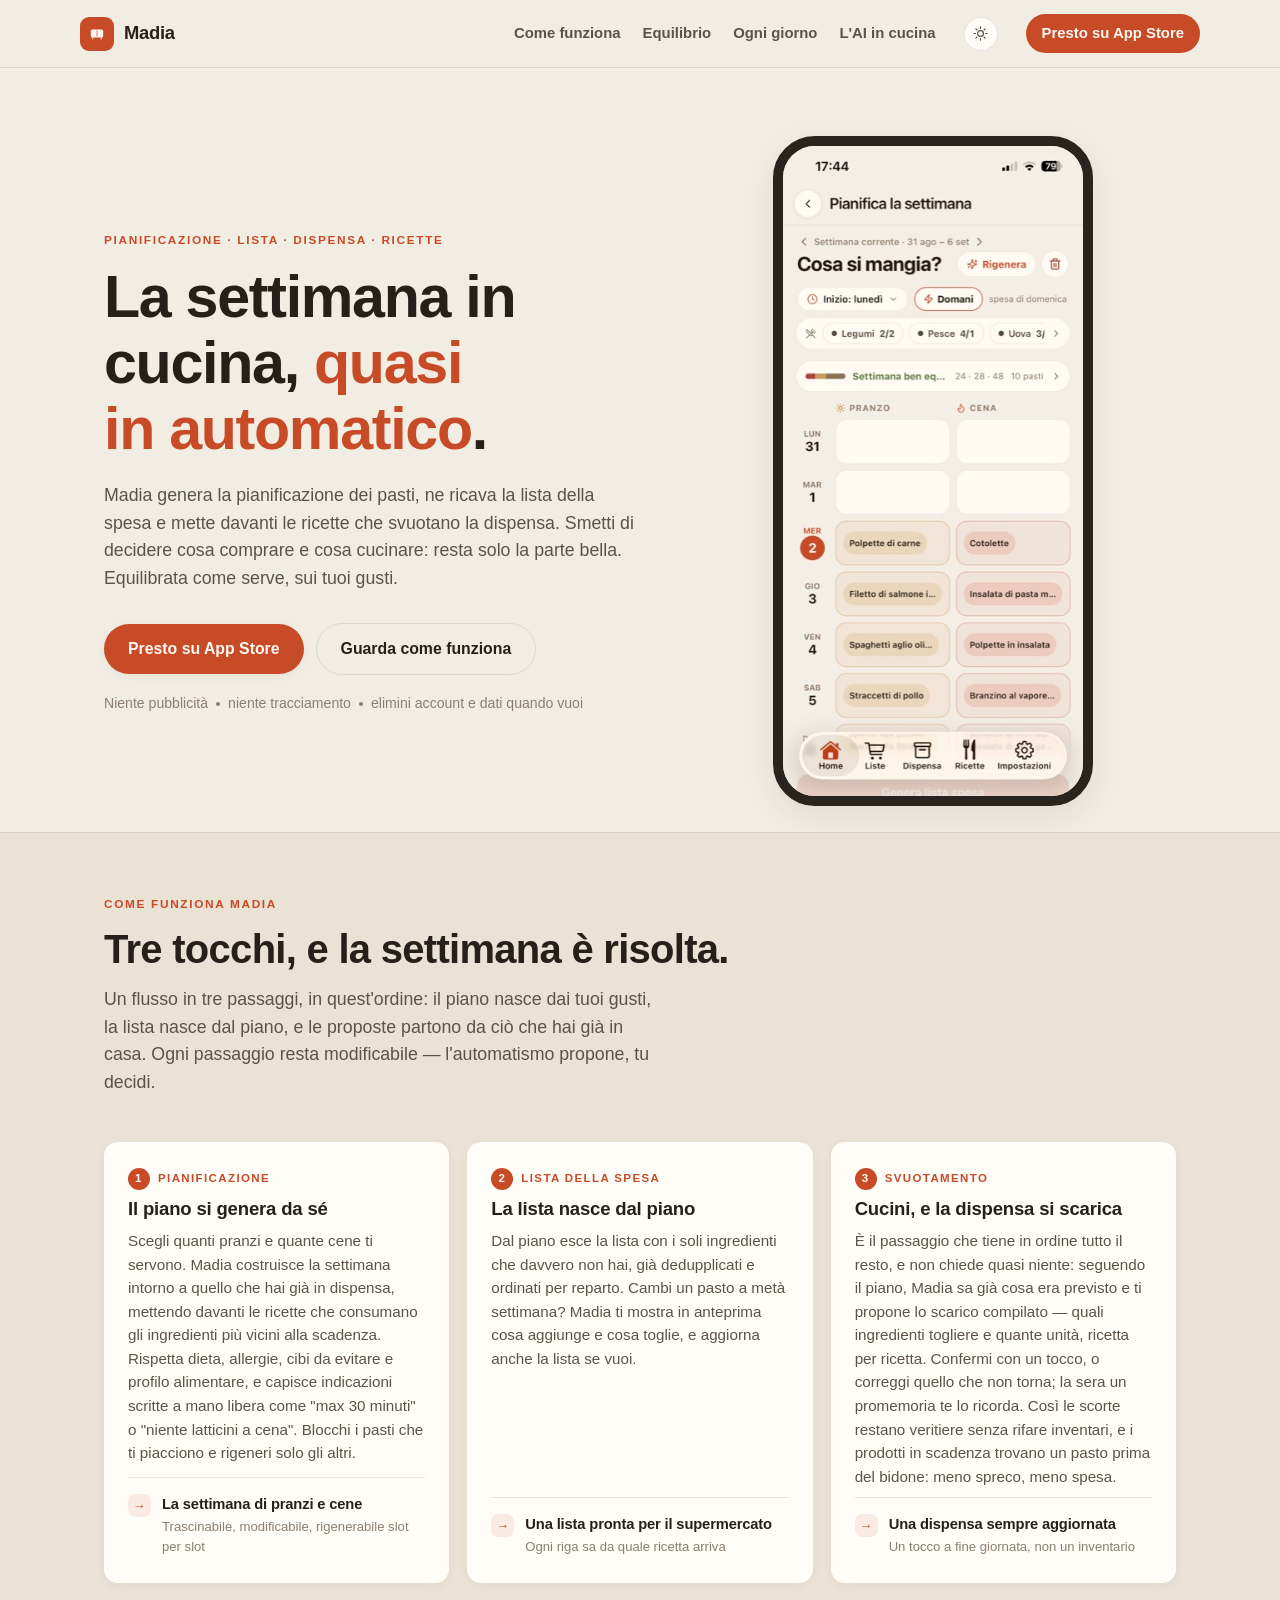
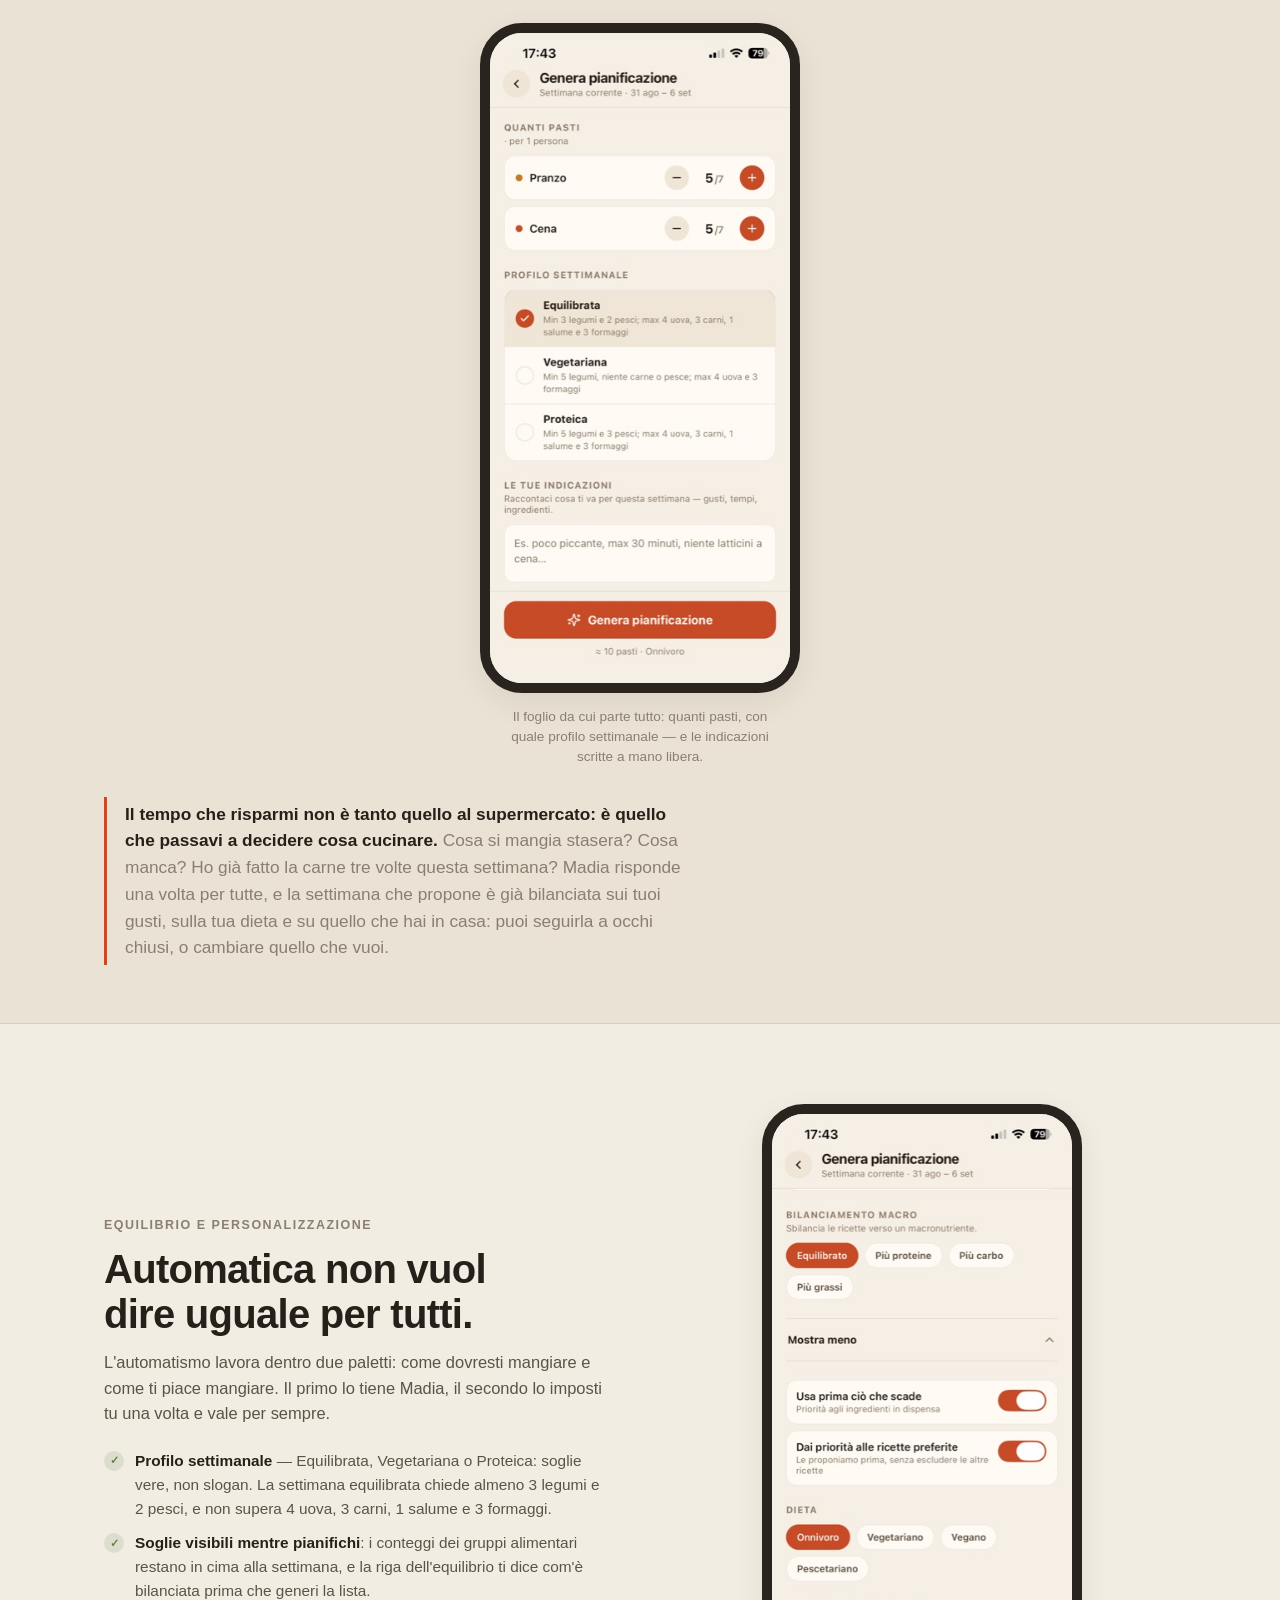
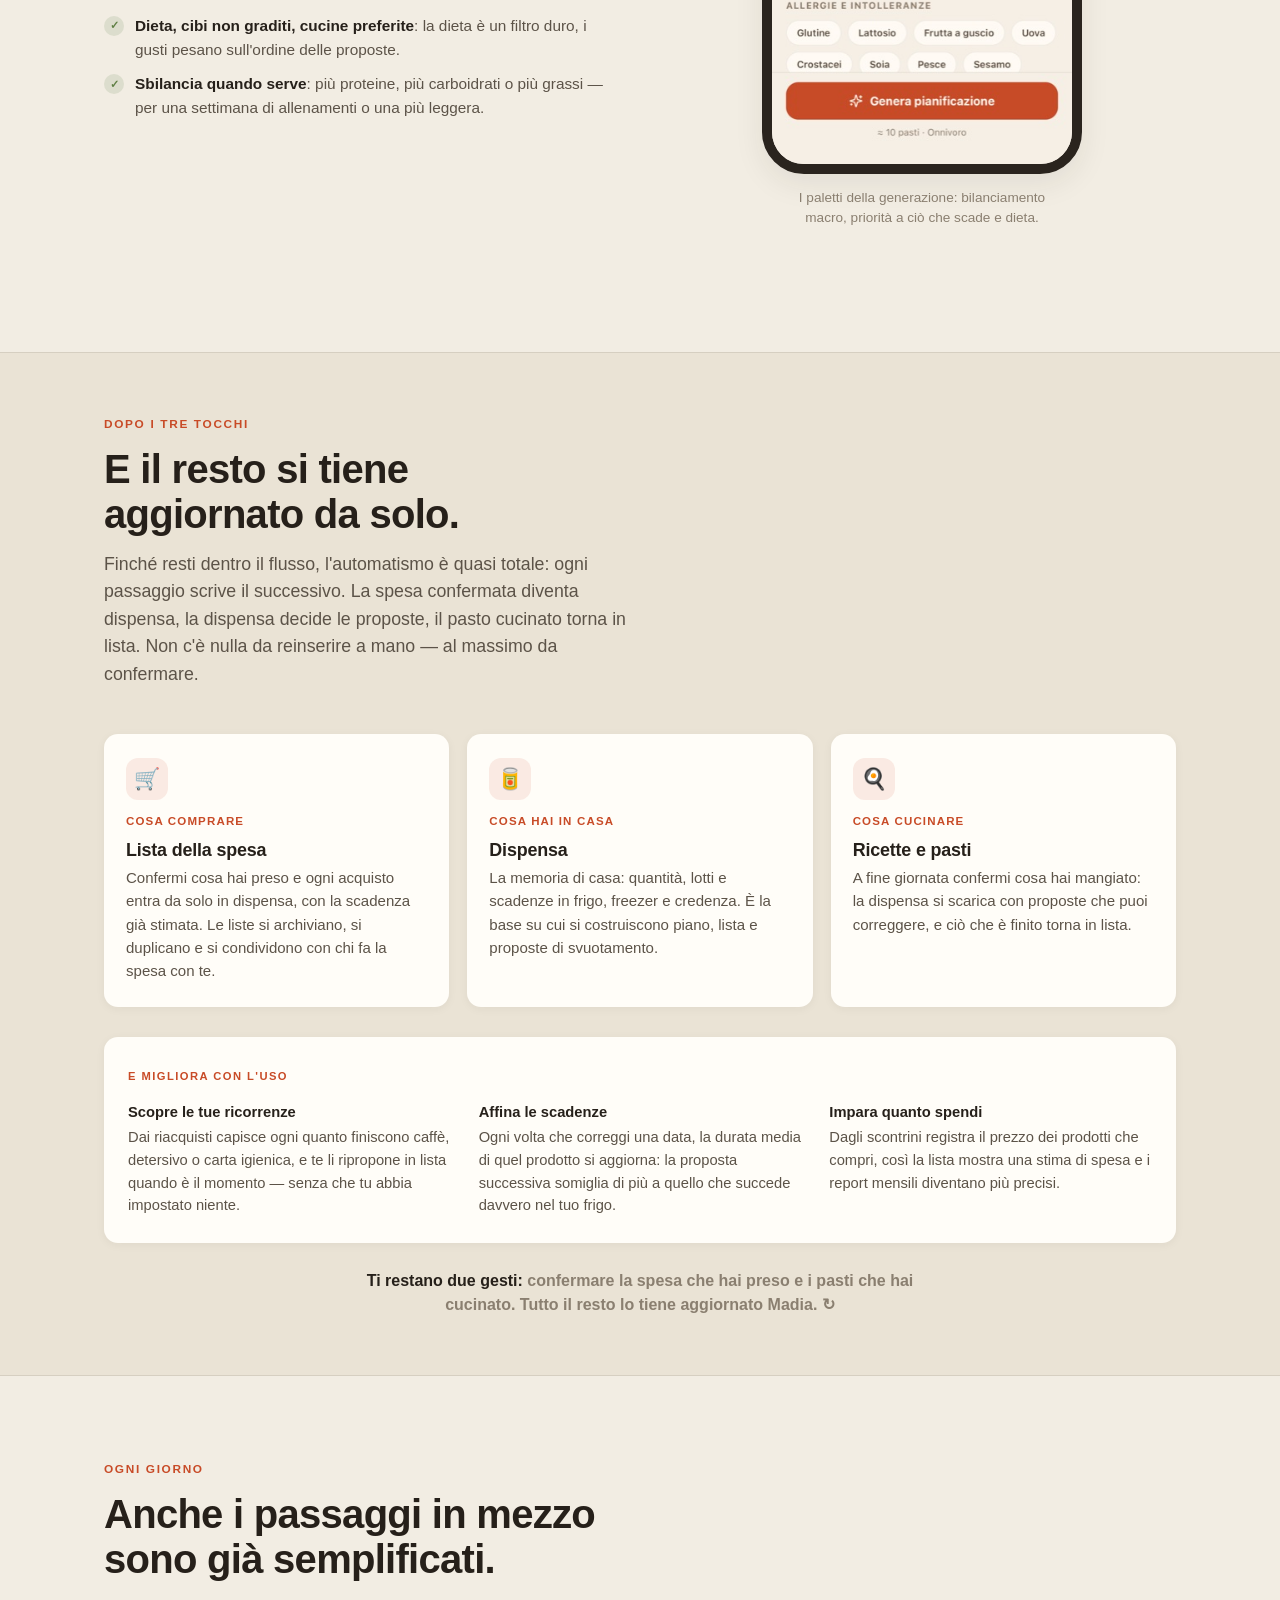
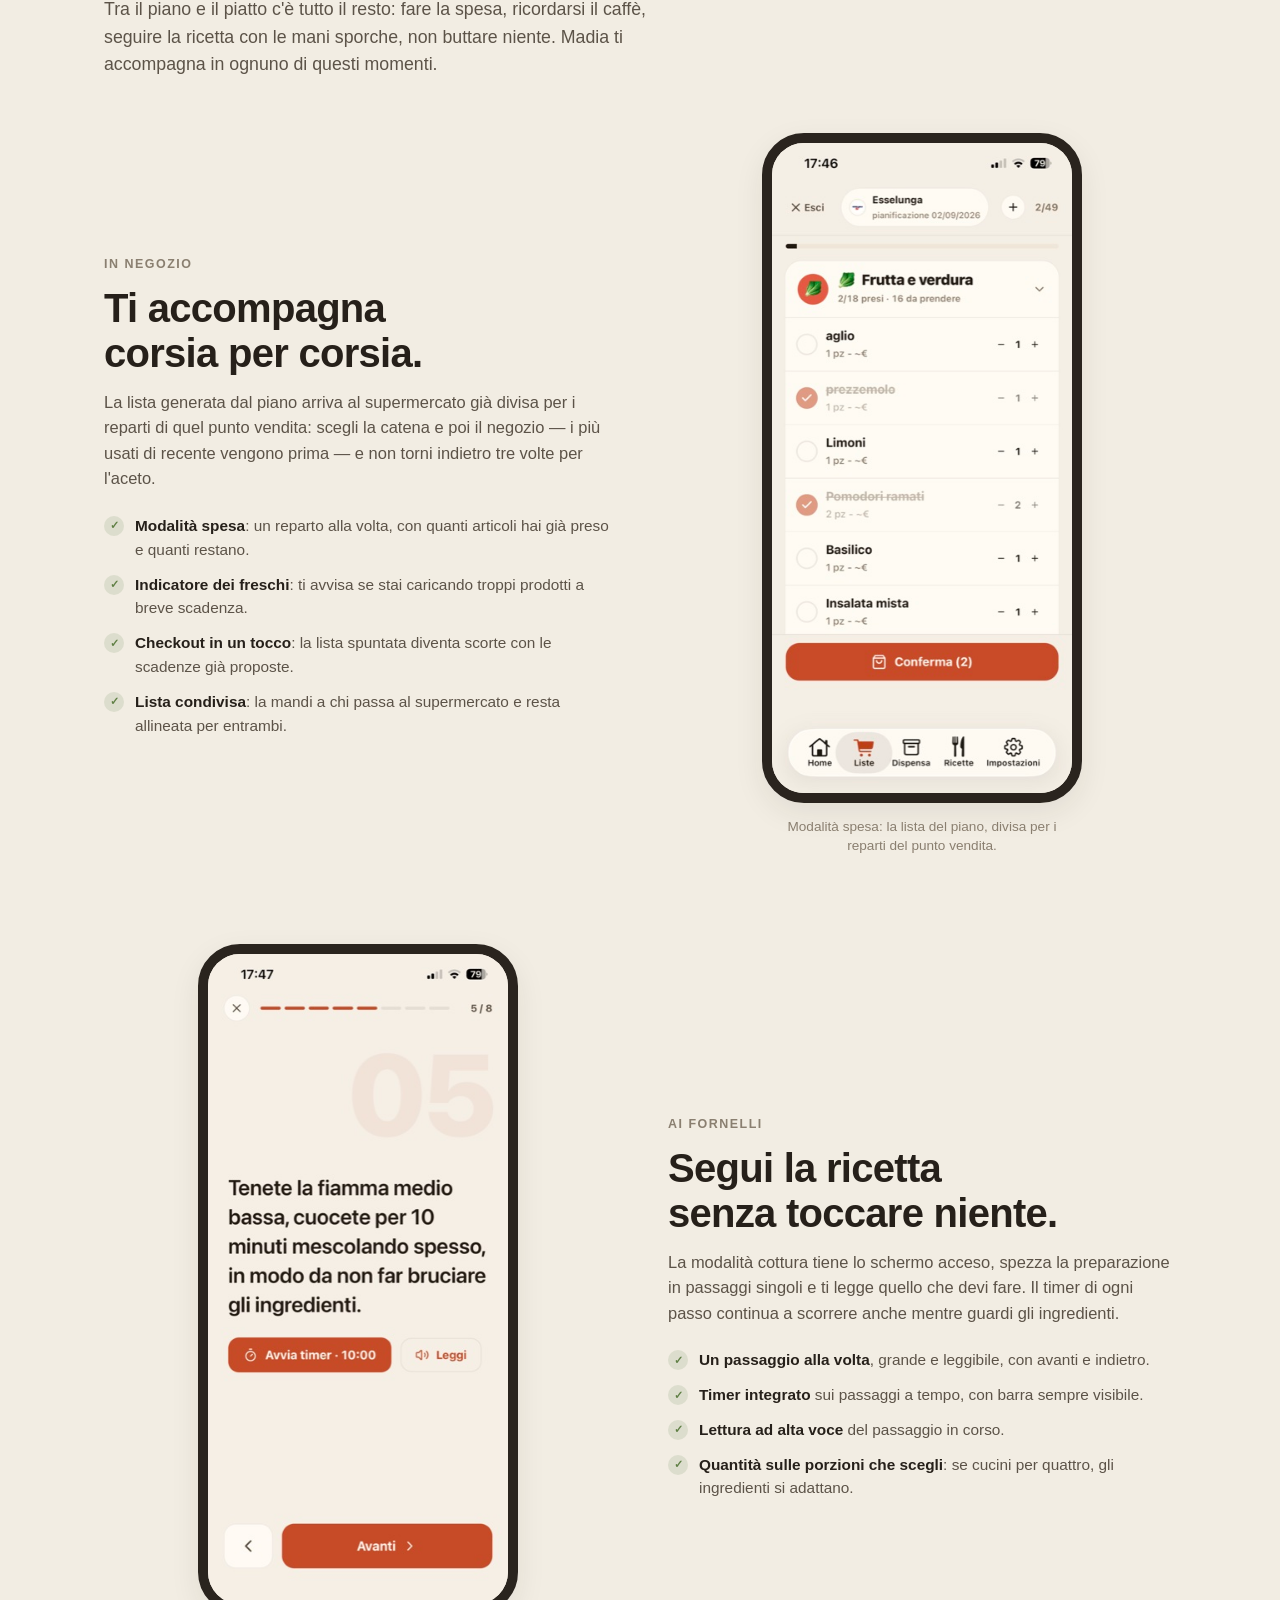
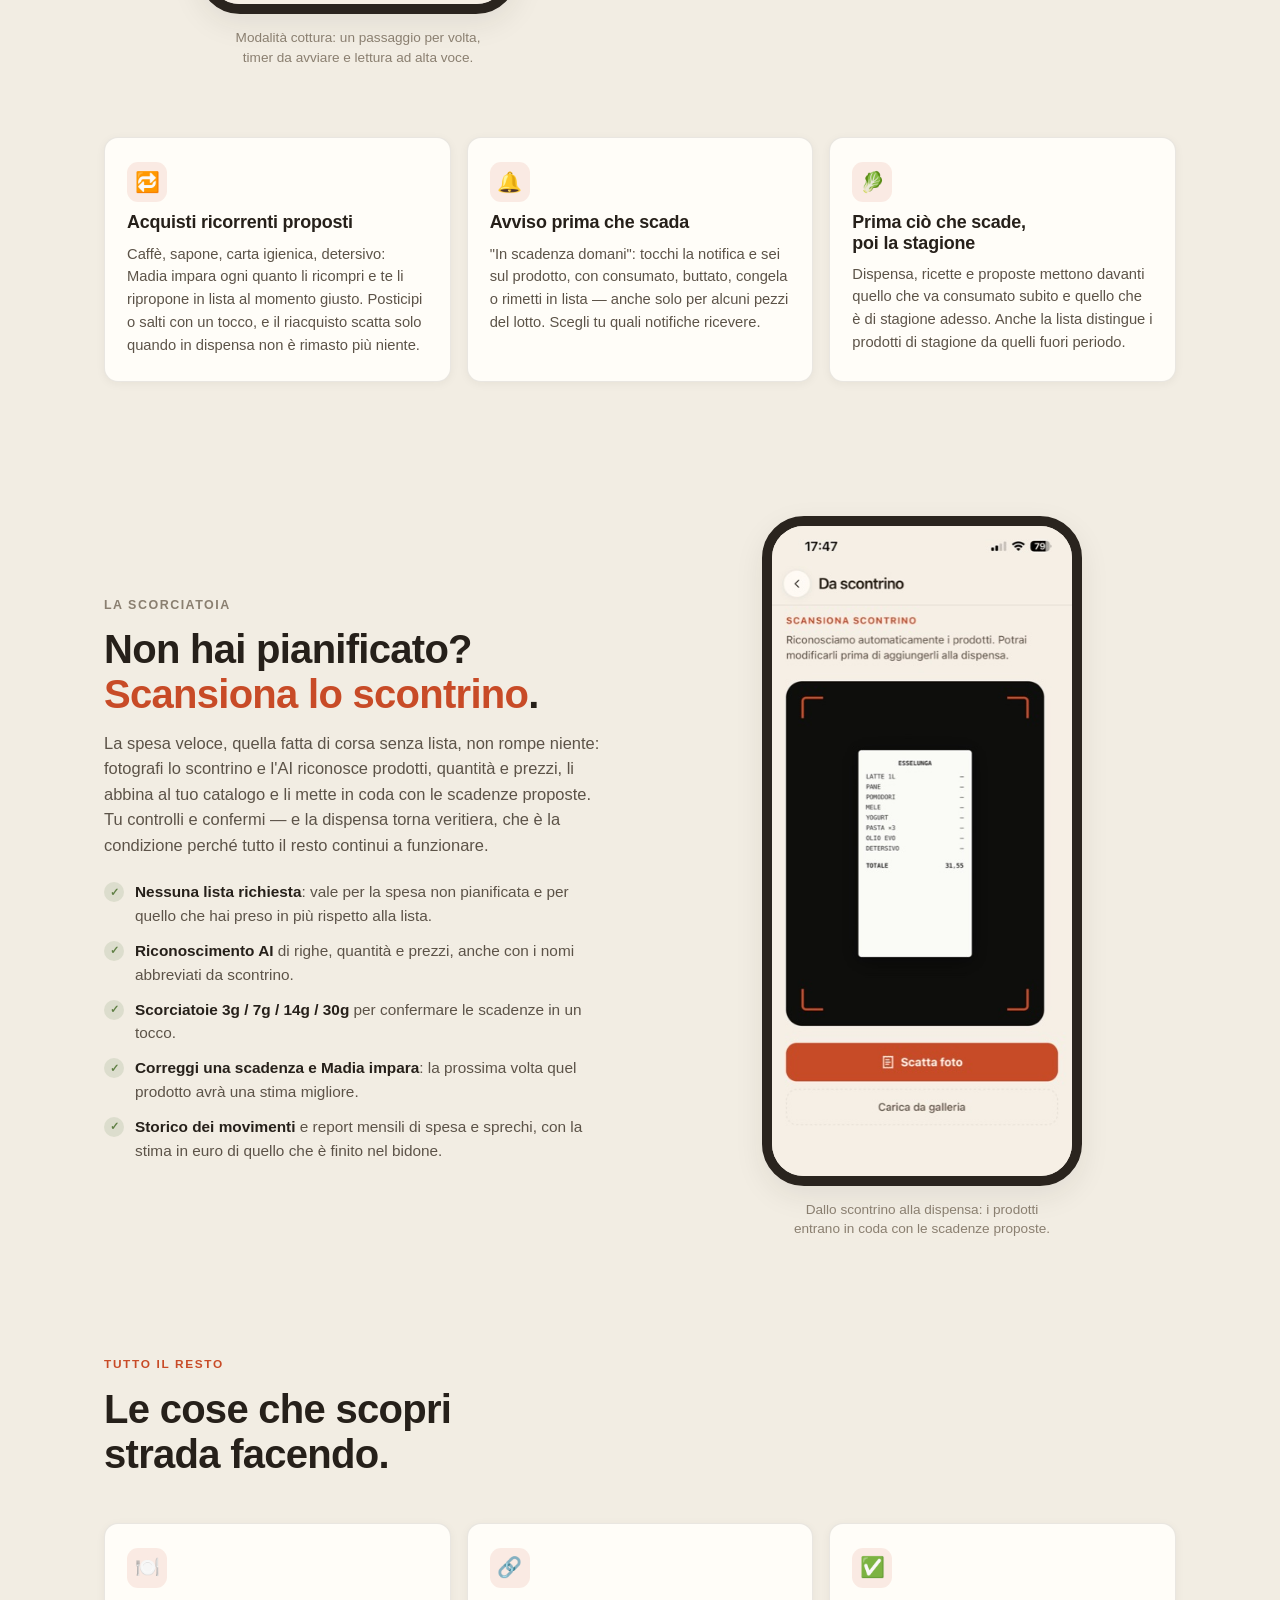
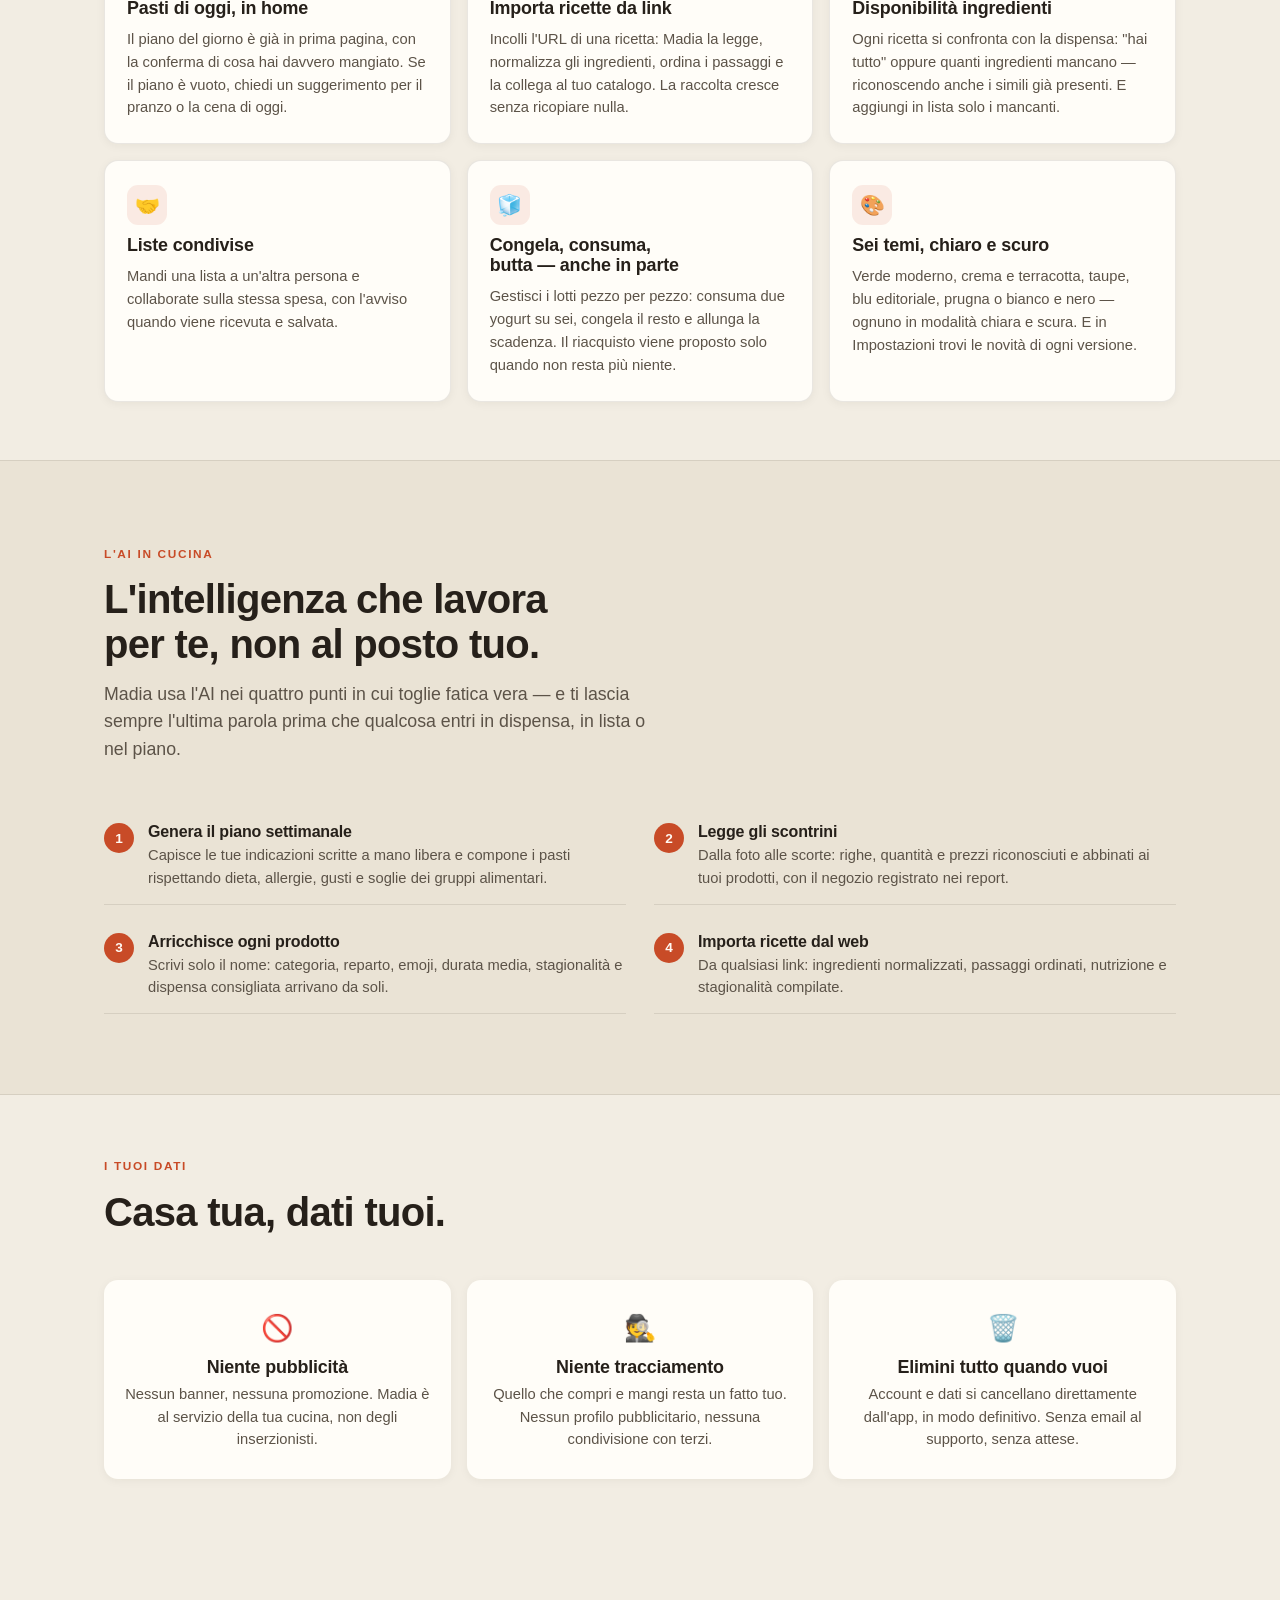
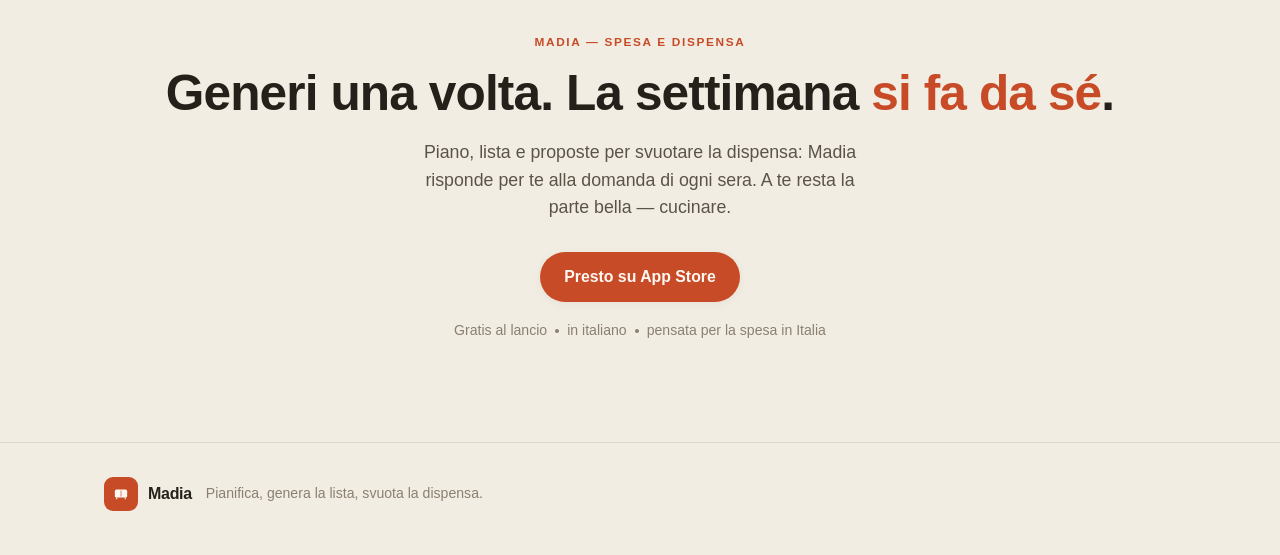
==== commit bc3a09c8: "Tema chiaro di default e pulsante per il tema scuro Rimosso l'ascolto di prefers-color-scheme: i tok" ====
--- a/index.html
+++ b/index.html
@@ -7,8 +7,7 @@
 <meta name="description" content="Madia genera la pianificazione dei pasti, ne ricava la lista della spesa e mette davanti le ricette che svuotano la dispensa. Meno decisioni ogni sera, meno sprechi, meno spesa.">
 <link rel="icon" href="favicon.svg" type="image/svg+xml">
 <link rel="apple-touch-icon" href="img/apple-touch-icon.png">
-<meta name="theme-color" content="#F2EDE3" media="(prefers-color-scheme: light)">
-<meta name="theme-color" content="#1E1813" media="(prefers-color-scheme: dark)">
+<meta name="theme-color" content="#F2EDE3">
 
 <!-- URL pubblica del sito. Puntando stockup-app.com a Pages, sostituisci le tre
      assolute qui sotto (canonical, og:url, og:image + twitter:image) -->
@@ -30,7 +29,11 @@
 
 <style>
 
-  /* ================= Tokens ================= */
+  /* ================= Tokens =================
+     Il tema chiaro è sempre quello di default: lo scuro si attiva solo dal
+     pulsante nell'header, che scrive data-ui="dark" sull'elemento radice e
+     ricorda la scelta in localStorage. Nessun ascolto delle preferenze di
+     sistema, per volontà di progetto. */
   :root {
     color-scheme: light;
     --bg: #F2EDE3;
@@ -53,30 +56,7 @@
     --shadow-card: 0 2px 10px rgba(38, 32, 26, 0.05);
     --radius: 14px;
   }
-  @media (prefers-color-scheme: dark) {
-    :root:not([data-theme="light"]) {
-      color-scheme: dark;
-      --bg: #1E1813;
-      --bg-deep: #17120E;
-      --surface: #292219;
-      --surface-2: #322A20;
-      --ink: #F2EADD;
-      --ink-2: #C4B8A6;
-      --muted: #97897A;
-      --line: rgba(242, 234, 221, 0.10);
-      --accent: #E0693F;
-      --accent-soft: rgba(224, 105, 63, 0.14);
-      --accent-ink: #FFF4EC;
-      --green: #8FB56A;
-      --green-soft: rgba(143, 181, 106, 0.16);
-      --amber: #DFA84E;
-      --amber-soft: rgba(223, 168, 78, 0.16);
-      --danger: #E0694F;
-      --shadow-soft: 0 10px 30px rgba(0, 0, 0, 0.35);
-      --shadow-card: 0 2px 10px rgba(0, 0, 0, 0.30);
-    }
-  }
-  :root[data-theme="dark"] {
+  :root[data-ui="dark"] {
     color-scheme: dark;
     --bg: #1E1813;
     --bg-deep: #17120E;
@@ -97,26 +77,6 @@
     --shadow-soft: 0 10px 30px rgba(0, 0, 0, 0.35);
     --shadow-card: 0 2px 10px rgba(0, 0, 0, 0.30);
   }
-  :root[data-theme="light"] {
-    --bg: #F2EDE3;
-    --bg-deep: #EAE3D5;
-    --surface: #FFFDF8;
-    --surface-2: #F0E9DC;
-    --ink: #26201A;
-    --ink-2: #5C5348;
-    --muted: #8A7F70;
-    --line: rgba(38, 32, 26, 0.10);
-    --accent: #C84B27;
-    --accent-soft: rgba(200, 75, 39, 0.10);
-    --accent-ink: #FFF8F2;
-    --green: #5F7F44;
-    --green-soft: rgba(95, 127, 68, 0.14);
-    --amber: #D29032;
-    --amber-soft: rgba(210, 144, 50, 0.16);
-    --danger: #B8402C;
-    --shadow-soft: 0 10px 30px rgba(38, 32, 26, 0.08);
-    --shadow-card: 0 2px 10px rgba(38, 32, 26, 0.05);
-  }
 
   * { box-sizing: border-box; }
   img { max-width: 100%; }
@@ -171,9 +131,20 @@
   .nav-links a:hover, .nav-links a:focus-visible { color: var(--accent); }
   .nav-cta {
     background: var(--accent); color: var(--accent-ink) !important;
-    padding: 8px 16px; border-radius: 999px; font-weight: 700 !important;
-  }
-  @media (max-width: 860px) { .nav-links a:not(.nav-cta) { display: none; } }
+    padding: 8px 16px; border-radius: 999px; font-weight: 700;
+    font-size: 0.93rem; text-decoration: none; flex: none;
+  }
+  .theme-toggle {
+    flex: none; width: 34px; height: 34px; border-radius: 999px; padding: 0;
+    background: var(--surface); border: 1px solid var(--line); color: var(--ink-2);
+    display: grid; place-items: center; cursor: pointer;
+  }
+  .theme-toggle:hover { border-color: var(--accent); color: var(--accent); }
+  .theme-toggle svg { width: 17px; height: 17px; fill: none; stroke: currentColor; stroke-width: 1.7; stroke-linecap: round; }
+  .theme-toggle .i-moon { display: none; }
+  :root[data-ui="dark"] .theme-toggle .i-sun { display: none; }
+  :root[data-ui="dark"] .theme-toggle .i-moon { display: block; }
+  @media (max-width: 860px) { .nav-links { display: none; } }
 
   a:focus-visible, button:focus-visible { outline: 2px solid var(--accent); outline-offset: 3px; border-radius: 6px; }
 
@@ -339,6 +310,17 @@
 </style>
 </head>
 <body>
+
+<script>
+  /* Applica subito la scelta ricordata, così il tema scuro non arriva a pagina già dipinta. */
+  (function () {
+    try {
+      if (localStorage.getItem("madia-theme") === "dark") {
+        document.documentElement.setAttribute("data-ui", "dark");
+      }
+    } catch (e) {}
+  })();
+</script>
 
 <header class="site">
   <div class="wrap nav">
@@ -358,8 +340,12 @@
       <a href="#equilibrio">Equilibrio</a>
       <a href="#quotidiano">Ogni giorno</a>
       <a href="#ai">L'AI in cucina</a>
-      <a class="nav-cta" href="#scarica">Presto su App Store</a>
     </nav>
+    <button class="theme-toggle" type="button" aria-pressed="false" aria-label="Attiva il tema scuro">
+      <svg class="i-sun" viewBox="0 0 24 24" aria-hidden="true" focusable="false"><circle cx="12" cy="12" r="4.2"/><path d="M12 2.7v2.1M12 19.2v2.1M2.7 12h2.1M19.2 12h2.1M5.5 5.5l1.5 1.5M17 17l1.5 1.5M18.5 5.5L17 7M7 17l-1.5 1.5"/></svg>
+      <svg class="i-moon" viewBox="0 0 24 24" aria-hidden="true" focusable="false"><path d="M20 14.3A8.3 8.3 0 0 1 9.7 4a8.4 8.4 0 1 0 10.3 10.3z"/></svg>
+    </button>
+    <a class="nav-cta" href="#scarica">Presto su App Store</a>
   </div>
 </header>
 
@@ -740,5 +726,25 @@
   })();
 </script>
 
+<script>
+  (function () {
+    var root = document.documentElement;
+    var btn = document.querySelector(".theme-toggle");
+    if (!btn) return;
+    function apply(dark) {
+      if (dark) root.setAttribute("data-ui", "dark");
+      else root.removeAttribute("data-ui");
+      btn.setAttribute("aria-pressed", dark ? "true" : "false");
+      btn.setAttribute("aria-label", dark ? "Torna al tema chiaro" : "Attiva il tema scuro");
+    }
+    apply(root.getAttribute("data-ui") === "dark");
+    btn.addEventListener("click", function () {
+      var dark = root.getAttribute("data-ui") !== "dark";
+      apply(dark);
+      try { localStorage.setItem("madia-theme", dark ? "dark" : "light"); } catch (e) {}
+    });
+  })();
+</script>
+
 </body>
 </html>
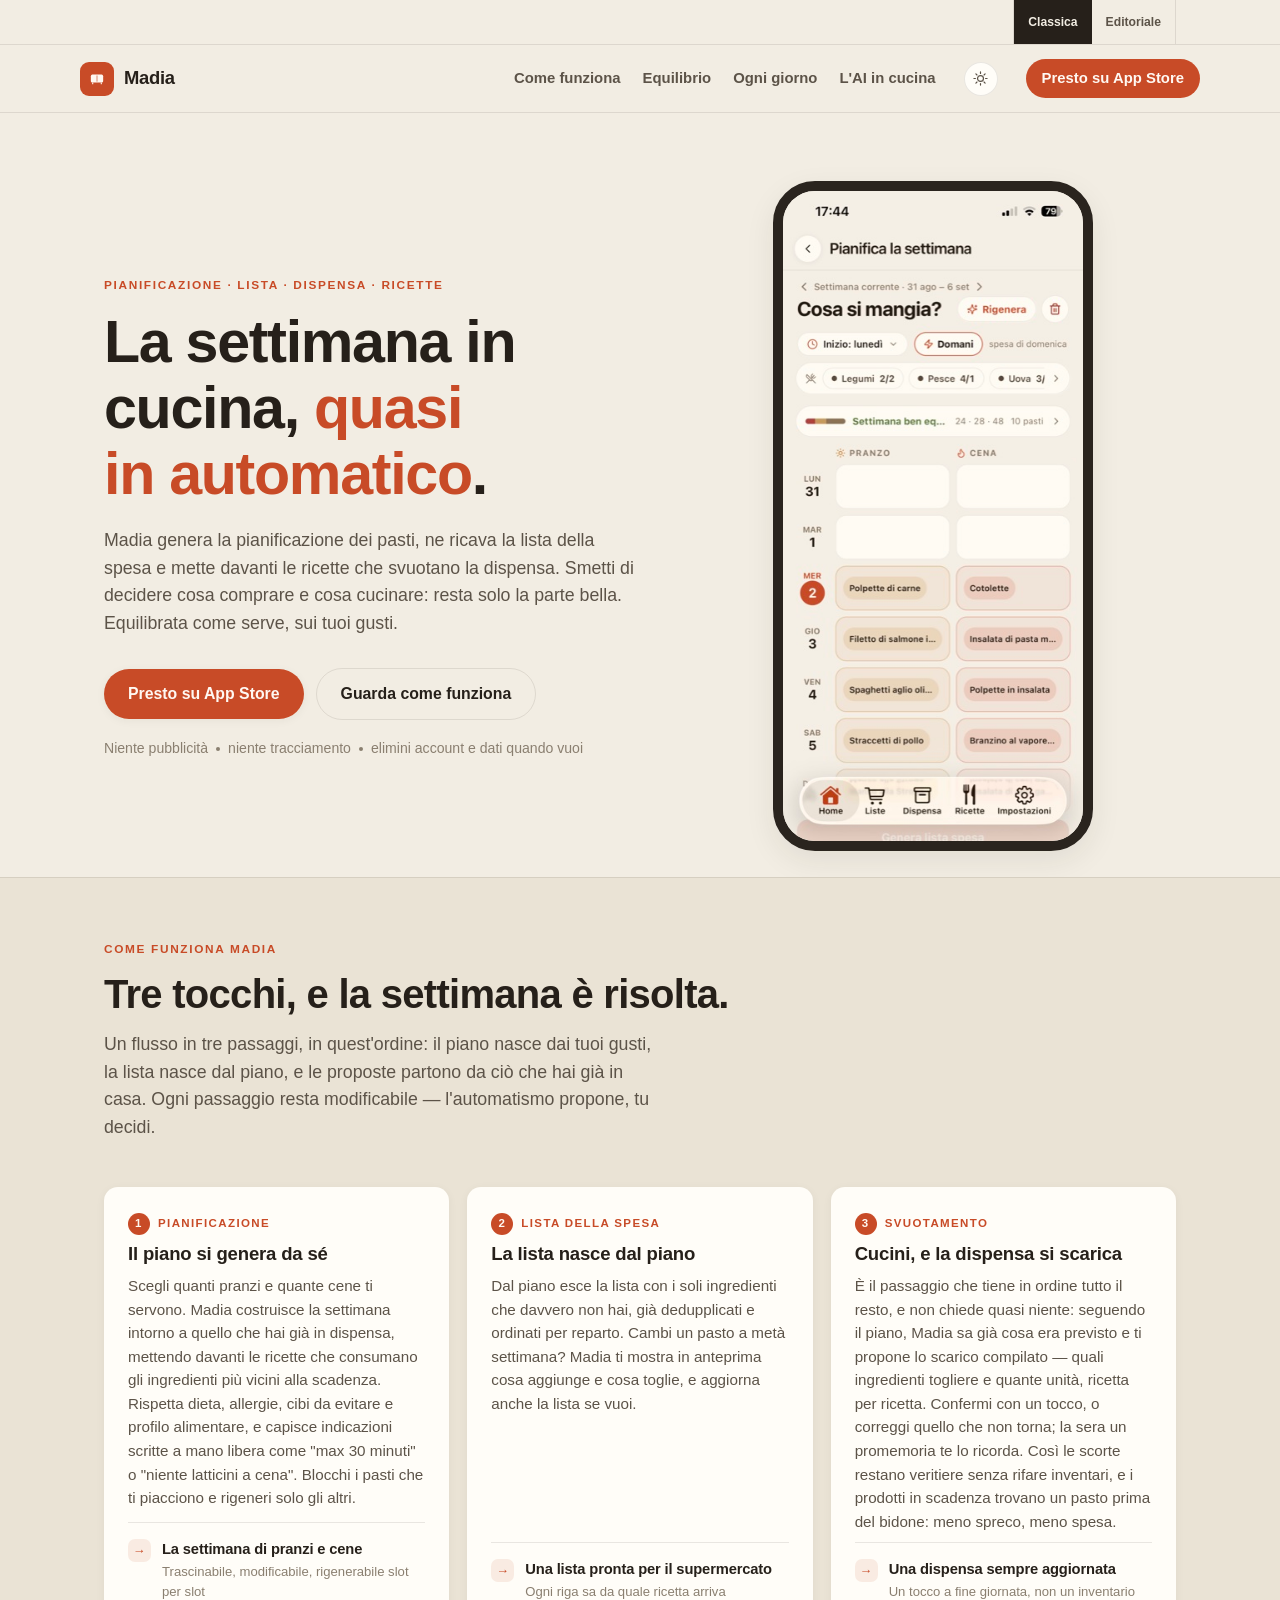
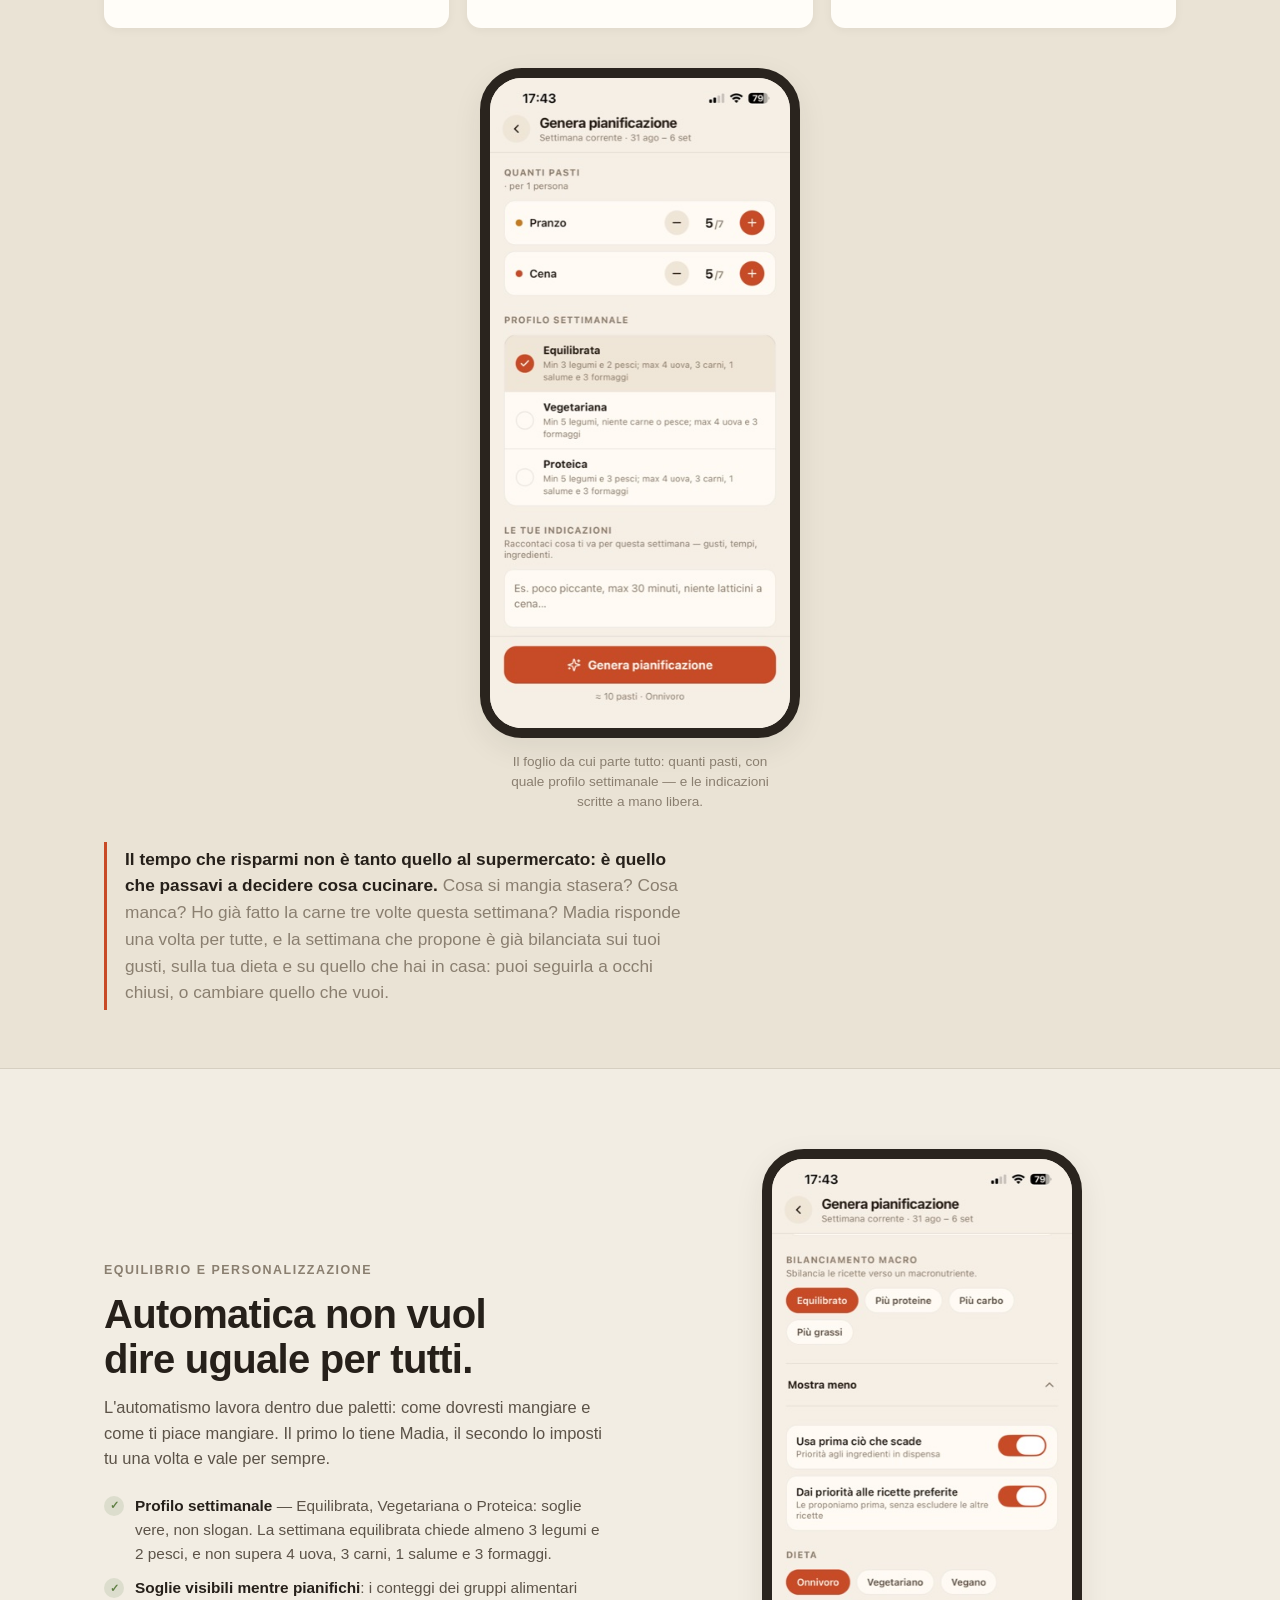
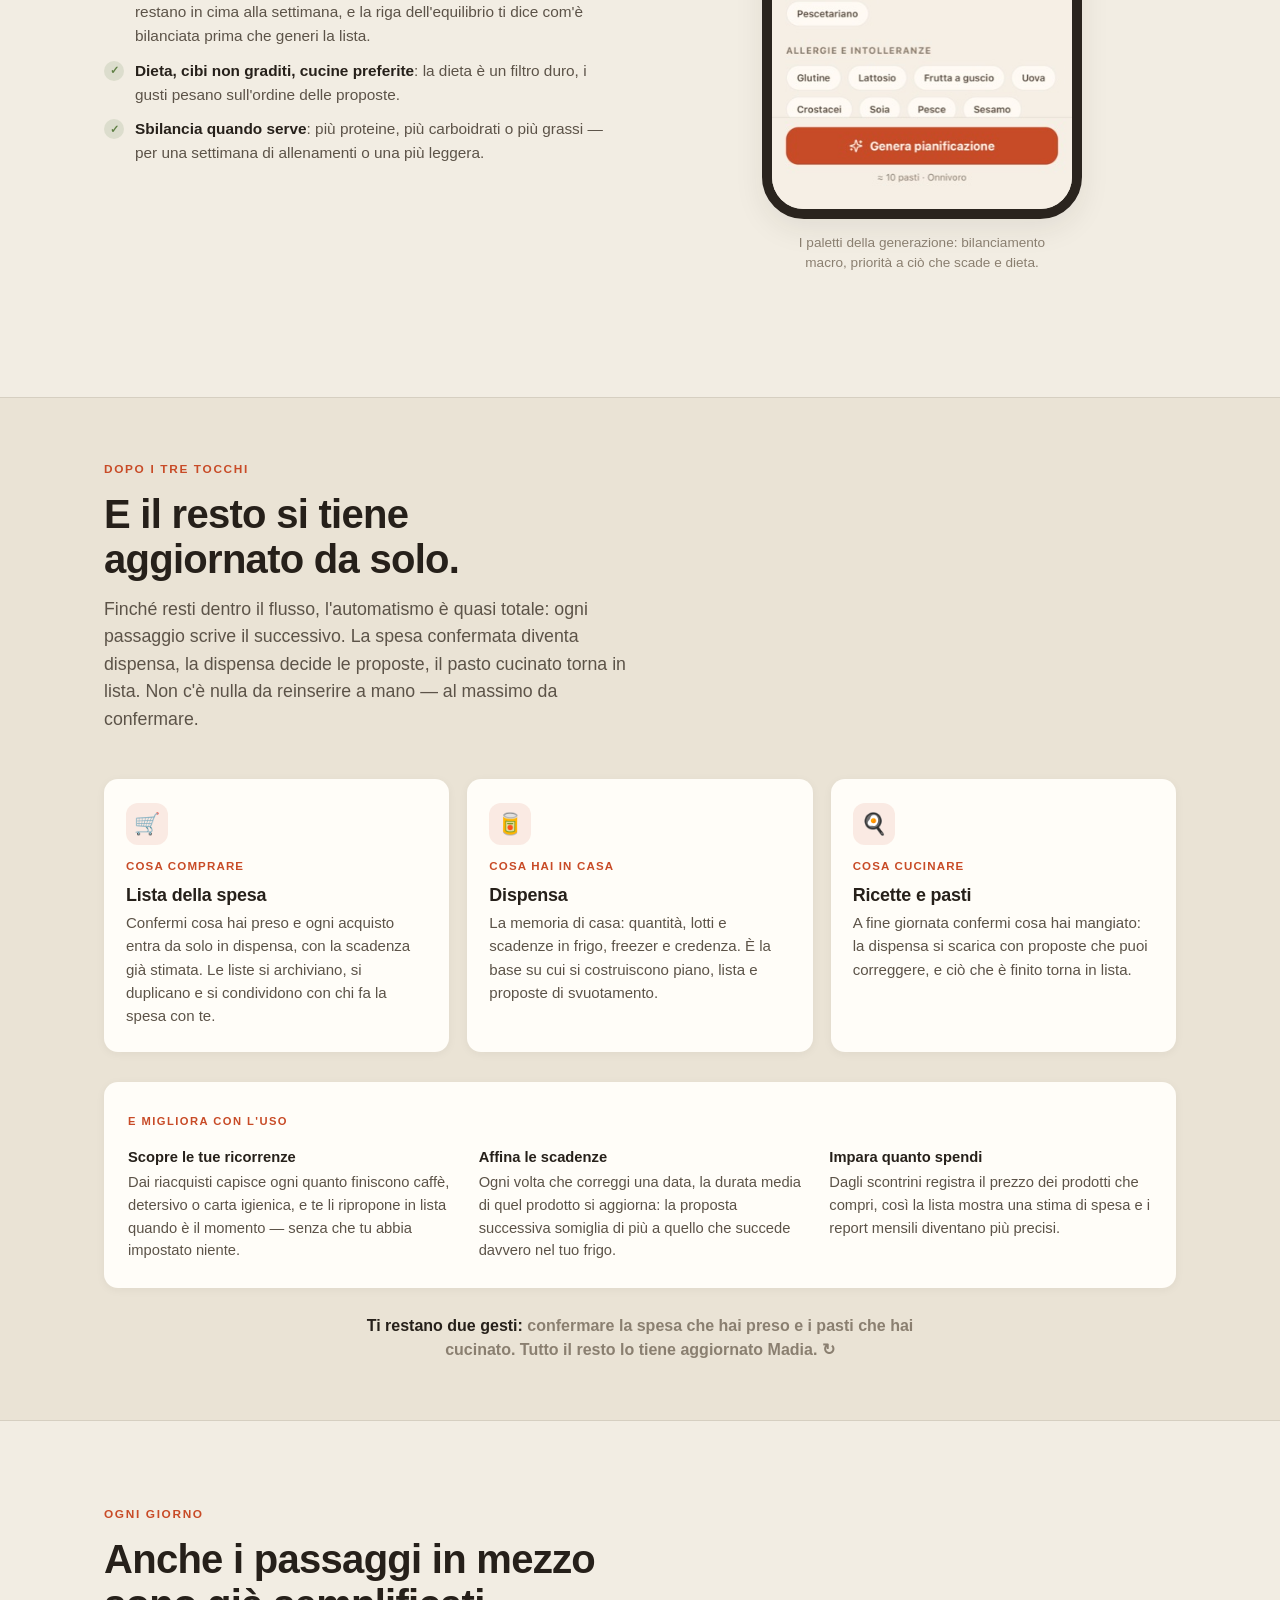
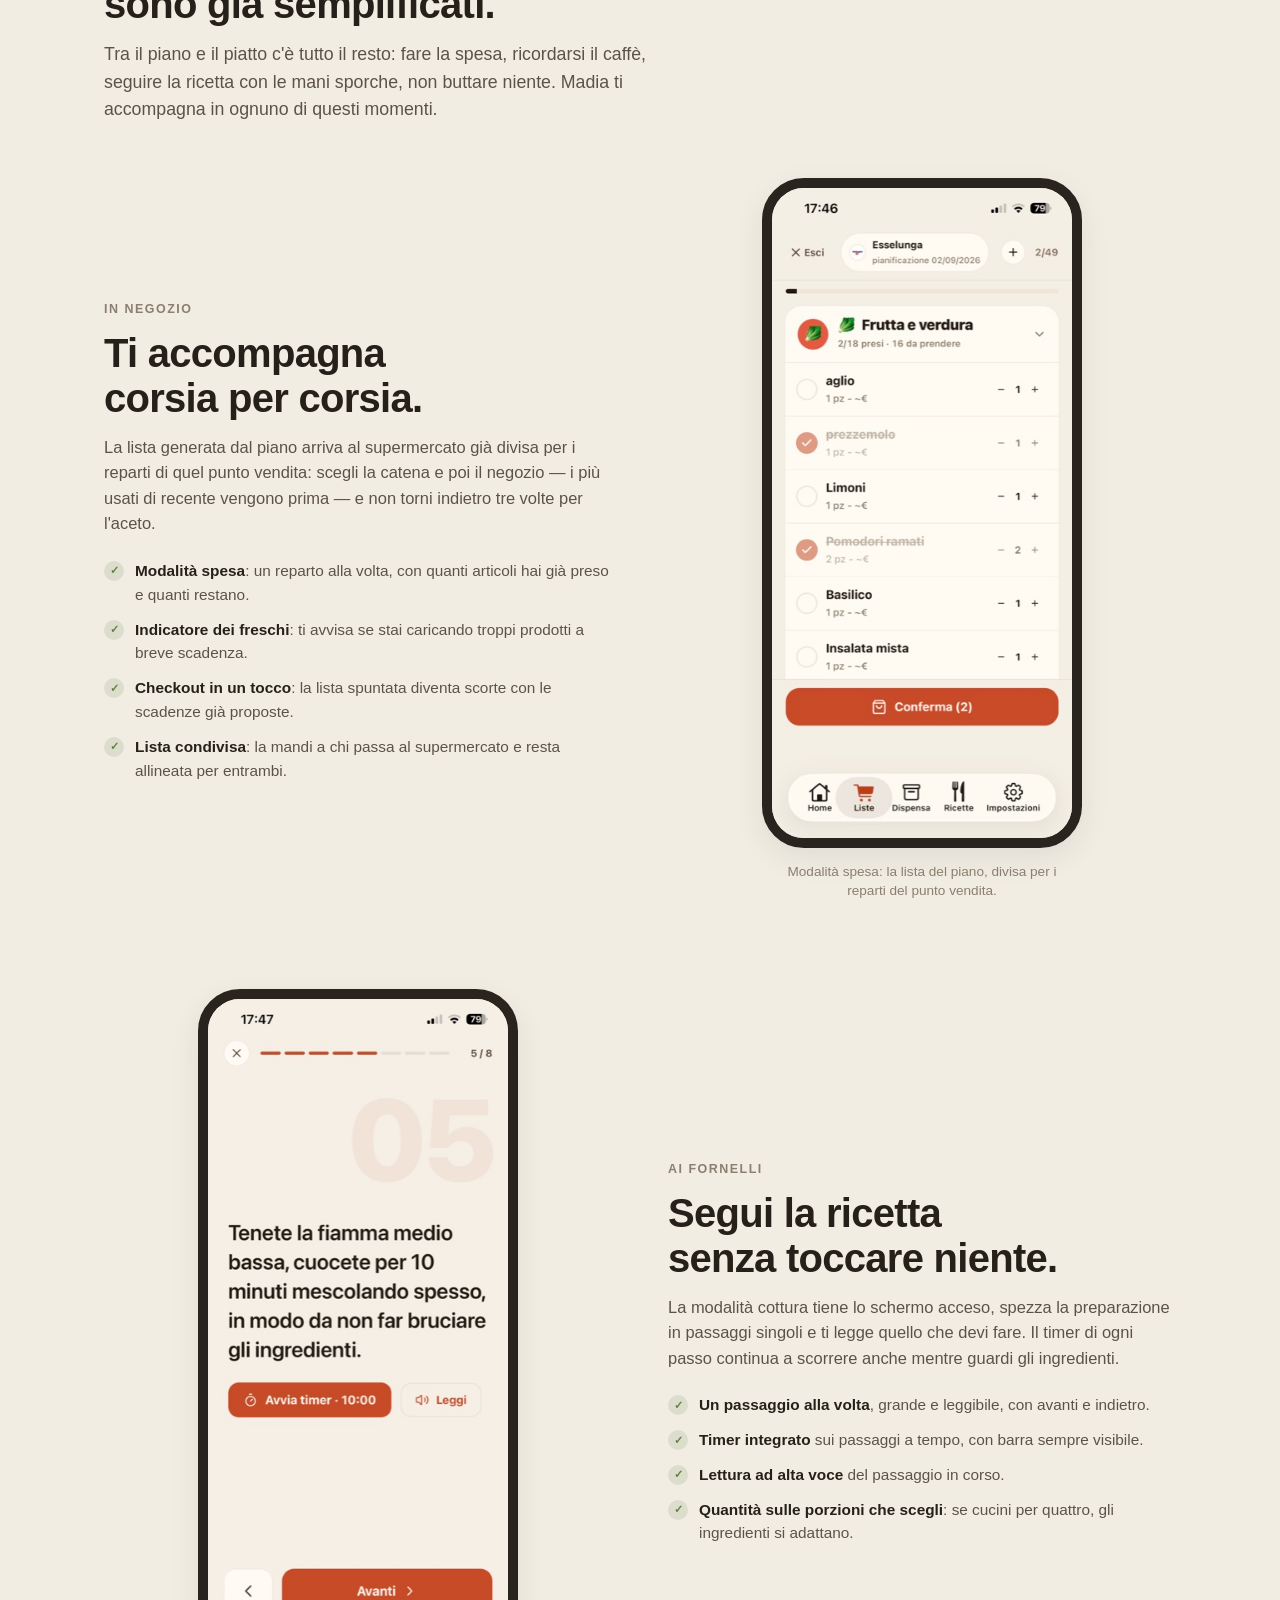
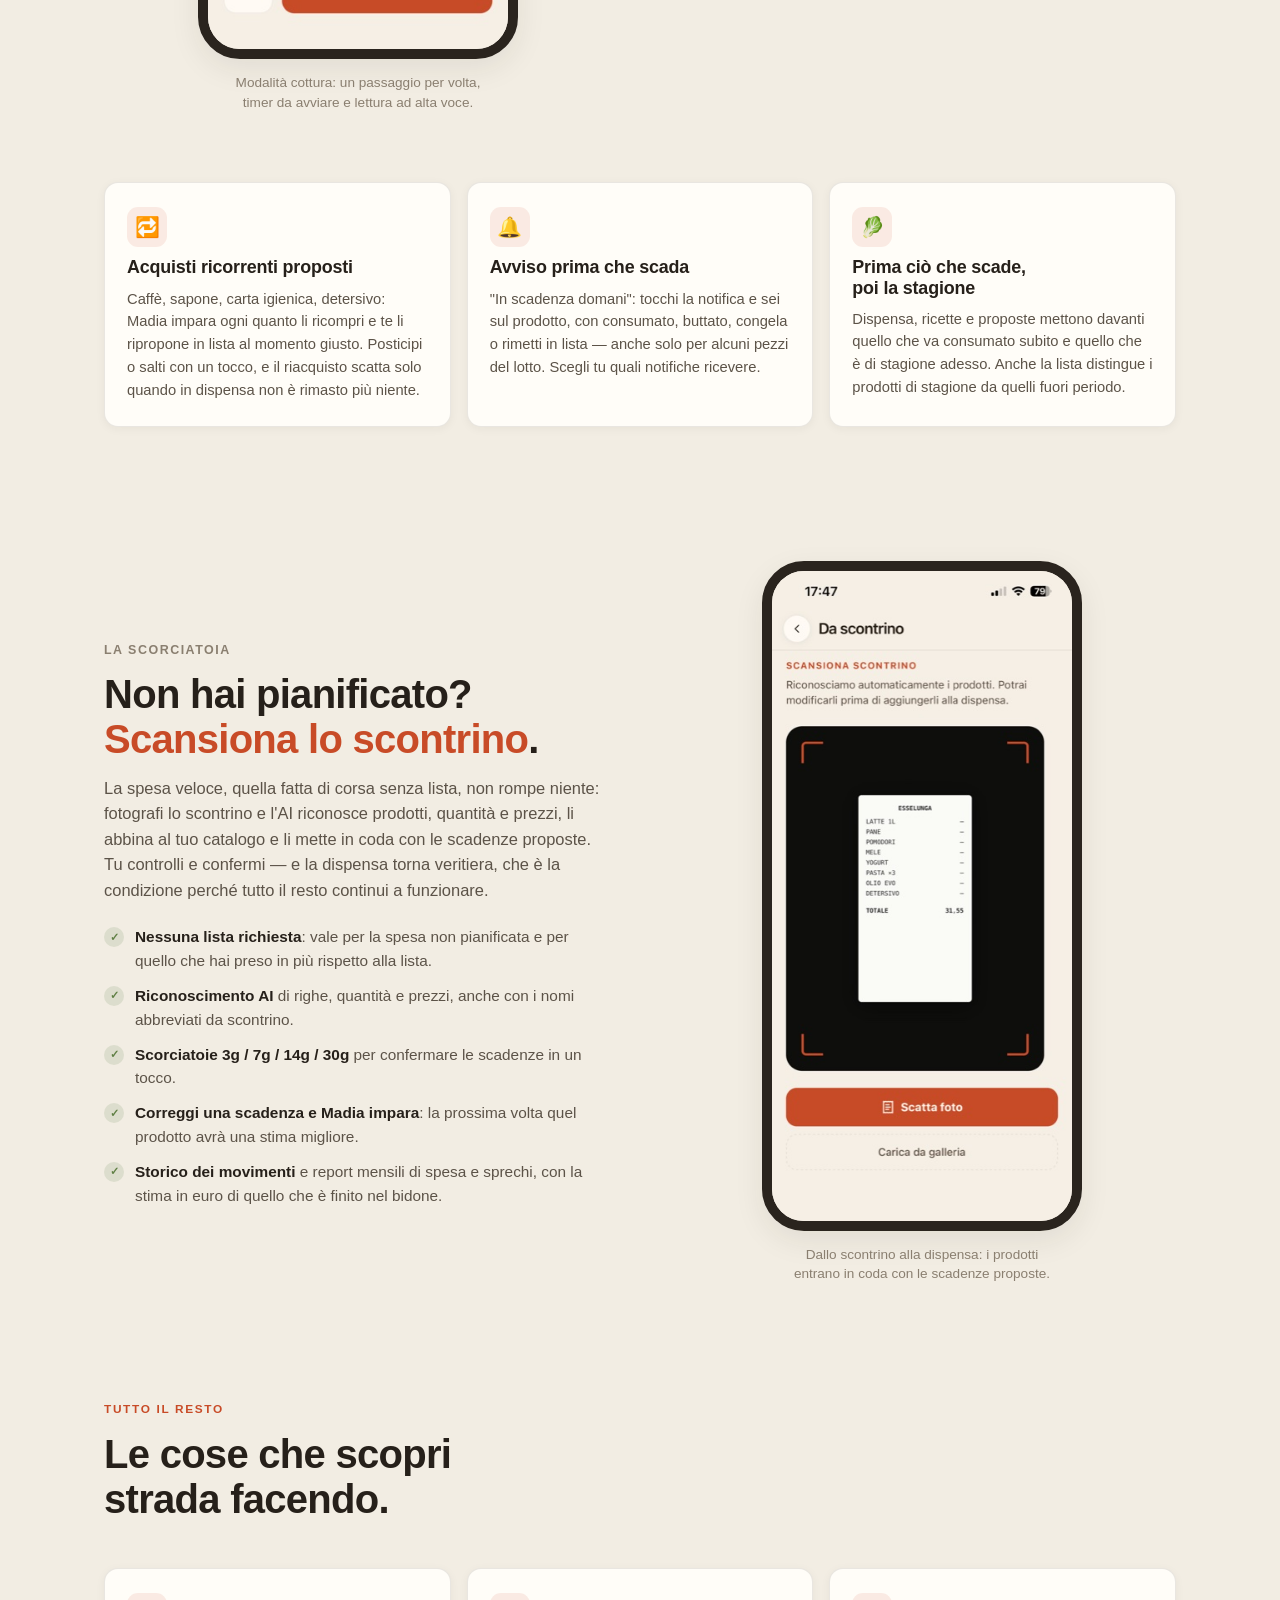
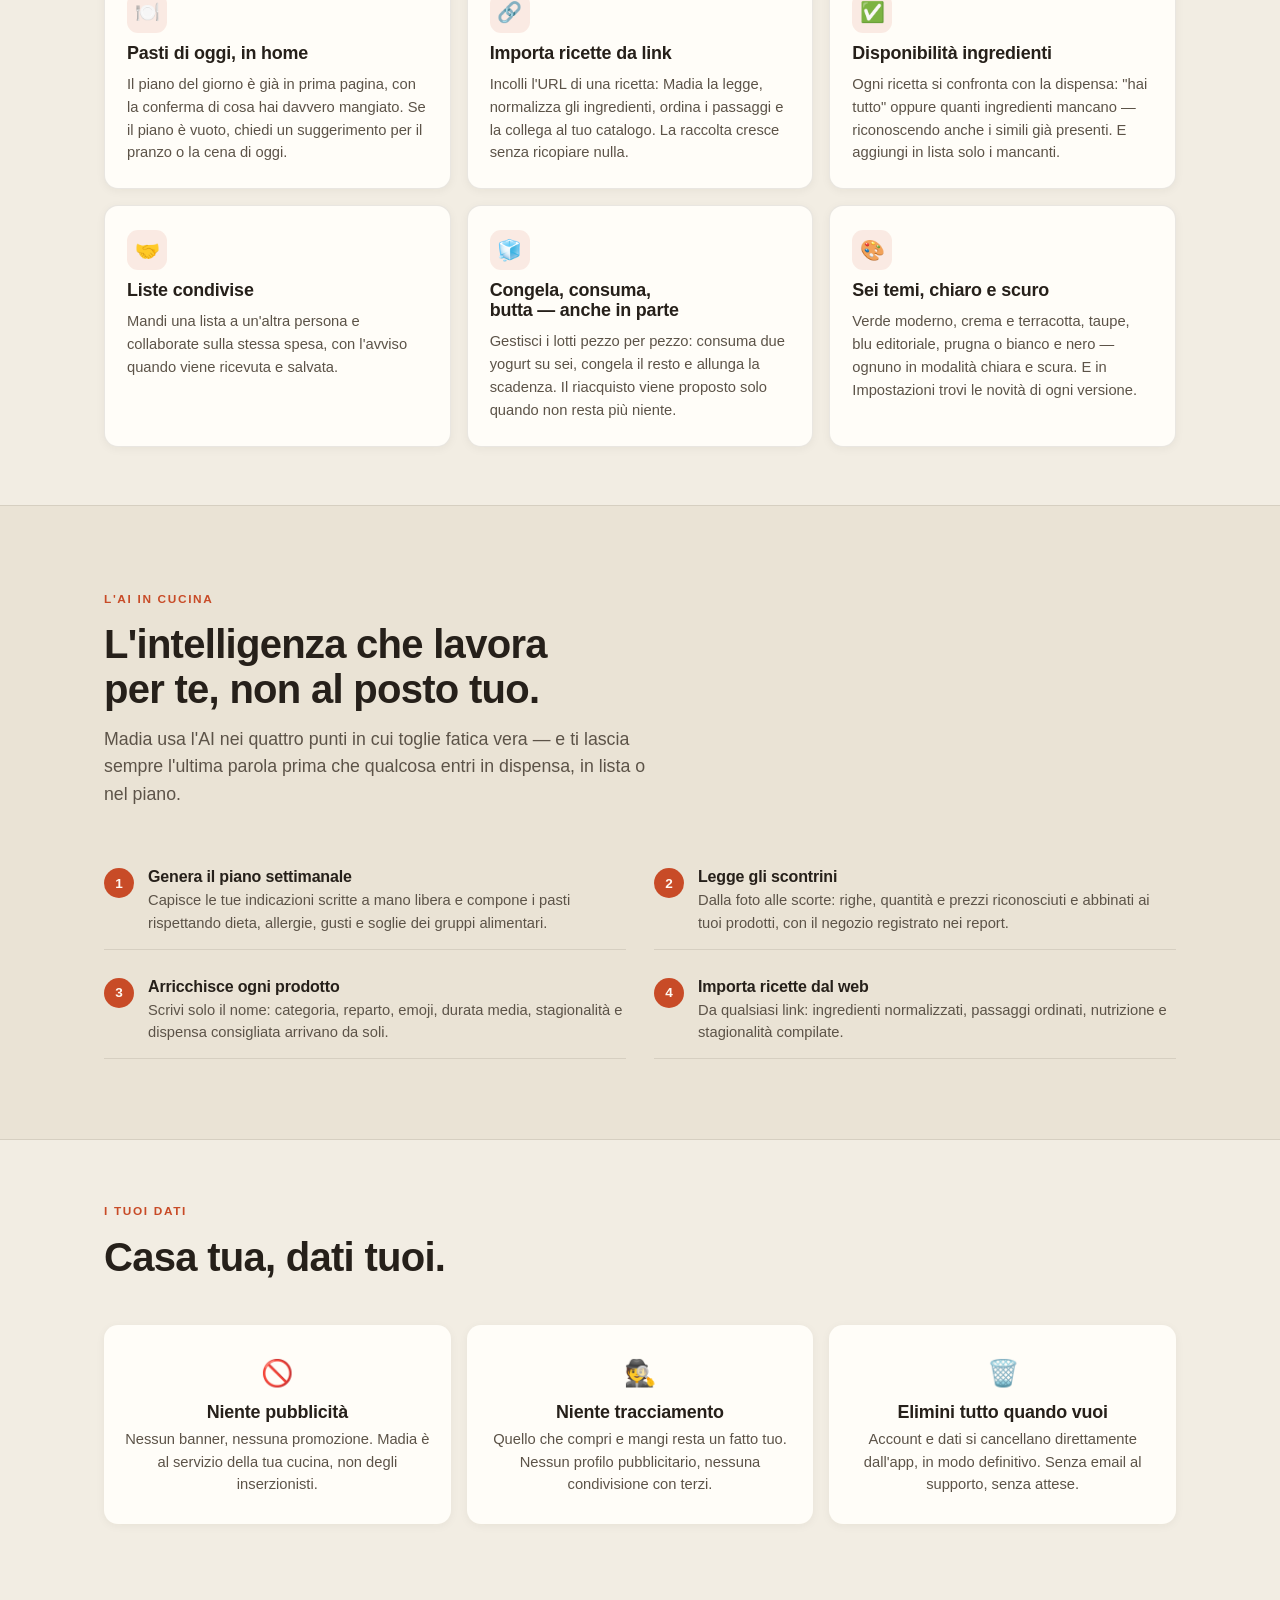
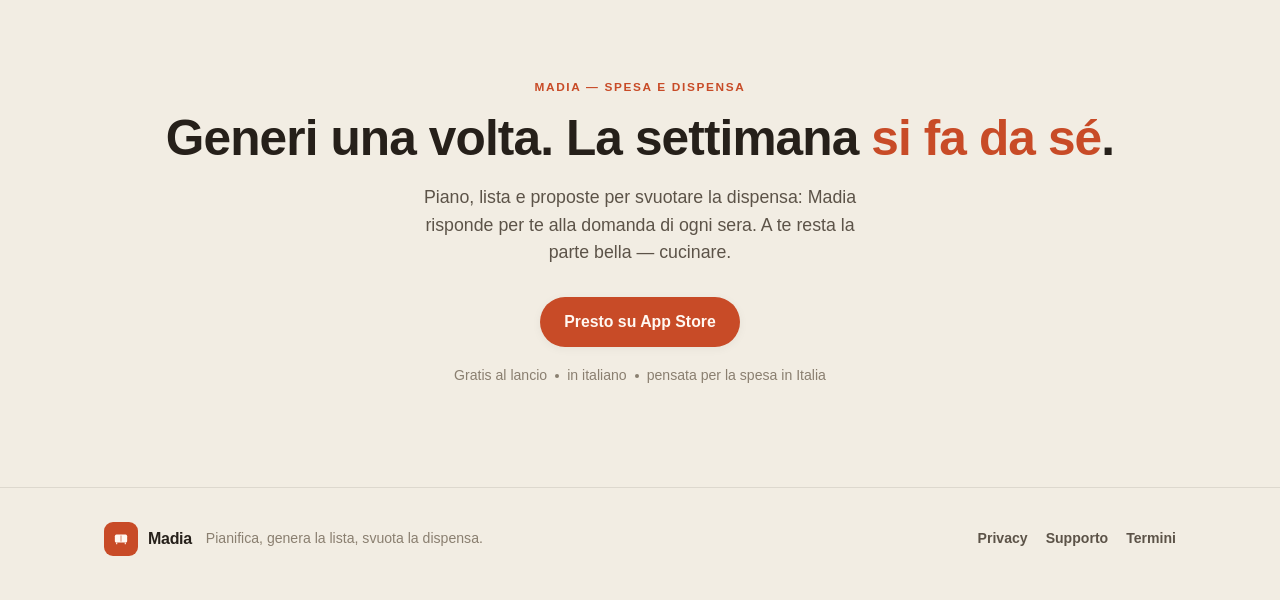
==== commit 7cb97c3c: "Pagine privacy, supporto e termini Tre pagine di documento con lo stile della vetrina, collegate dal" ====
--- a/index.html
+++ b/index.html
@@ -146,6 +146,22 @@
   :root[data-ui="dark"] .theme-toggle .i-moon { display: block; }
   @media (max-width: 860px) { .nav-links { display: none; } }
 
+  .version-bar { border-bottom: 1px solid var(--line); }
+  .version-bar .wrap { display: flex; justify-content: flex-end; }
+  .version-switch {
+    display: inline-flex; overflow: hidden;
+    border: 1px solid var(--line); border-width: 0 1px;
+    color: var(--ink-2); font-size: 0.76rem; font-weight: 700;
+  }
+  .version-switch__item {
+    display: inline-flex; min-height: 44px; align-items: center;
+    padding: 0 14px; color: inherit; text-decoration: none;
+  }
+  .version-switch__item[aria-current="page"] {
+    background: var(--ink); color: var(--bg);
+  }
+  .version-switch a:hover { color: var(--accent); }
+
   a:focus-visible, button:focus-visible { outline: 2px solid var(--accent); outline-offset: 3px; border-radius: 6px; }
 
   /* ================= Hero ================= */
@@ -298,6 +314,9 @@
 
   footer.site { border-top: 1px solid var(--line); padding: 34px 0 44px; color: var(--muted); font-size: 0.88rem; }
   .foot { display: flex; align-items: center; gap: 14px; flex-wrap: wrap; }
+  .foot-links { margin-left: auto; display: flex; gap: 18px; }
+  .foot a { color: var(--ink-2); text-decoration: none; font-weight: 600; }
+  .foot a:hover { color: var(--accent); }
   .foot .brand { font-size: 1rem; }
 
   /* motion: visible at rest, slides into place */
@@ -323,6 +342,14 @@
 </script>
 
 <header class="site">
+  <div class="version-bar">
+    <div class="wrap">
+      <nav class="version-switch" aria-label="Scegli la versione della landing">
+        <span class="version-switch__item" aria-current="page">Classica</span>
+        <a class="version-switch__item" href="editoriale/">Editoriale</a>
+      </nav>
+    </div>
+  </div>
   <div class="wrap nav">
     <a class="brand" href="#top" aria-label="Madia — torna su">
       <span class="brand-mark" aria-hidden="true">
@@ -706,6 +733,11 @@
       Madia
     </span>
     <span>Pianifica, genera la lista, svuota la dispensa.</span>
+    <span class="foot-links">
+      <a href="privacy/">Privacy</a>
+      <a href="supporto/">Supporto</a>
+      <a href="termini/">Termini</a>
+    </span>
   </div>
 </footer>
 
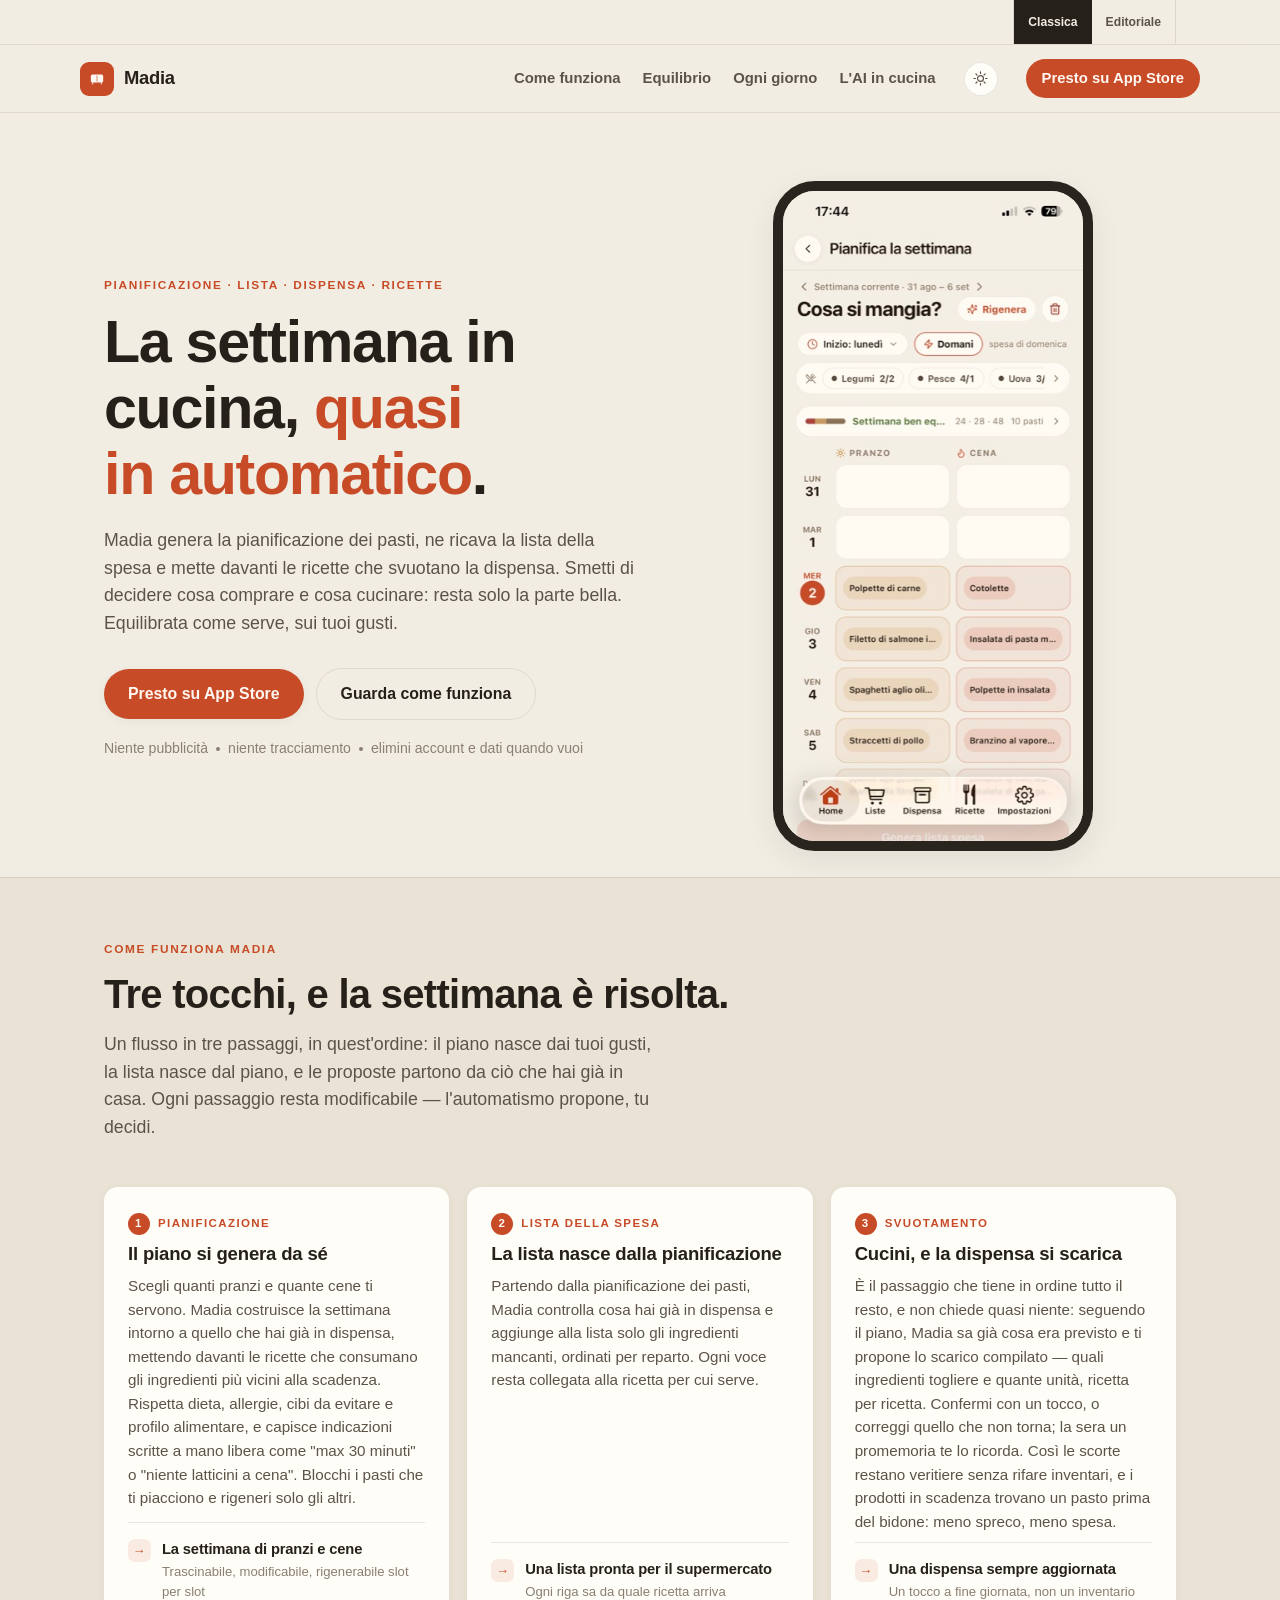
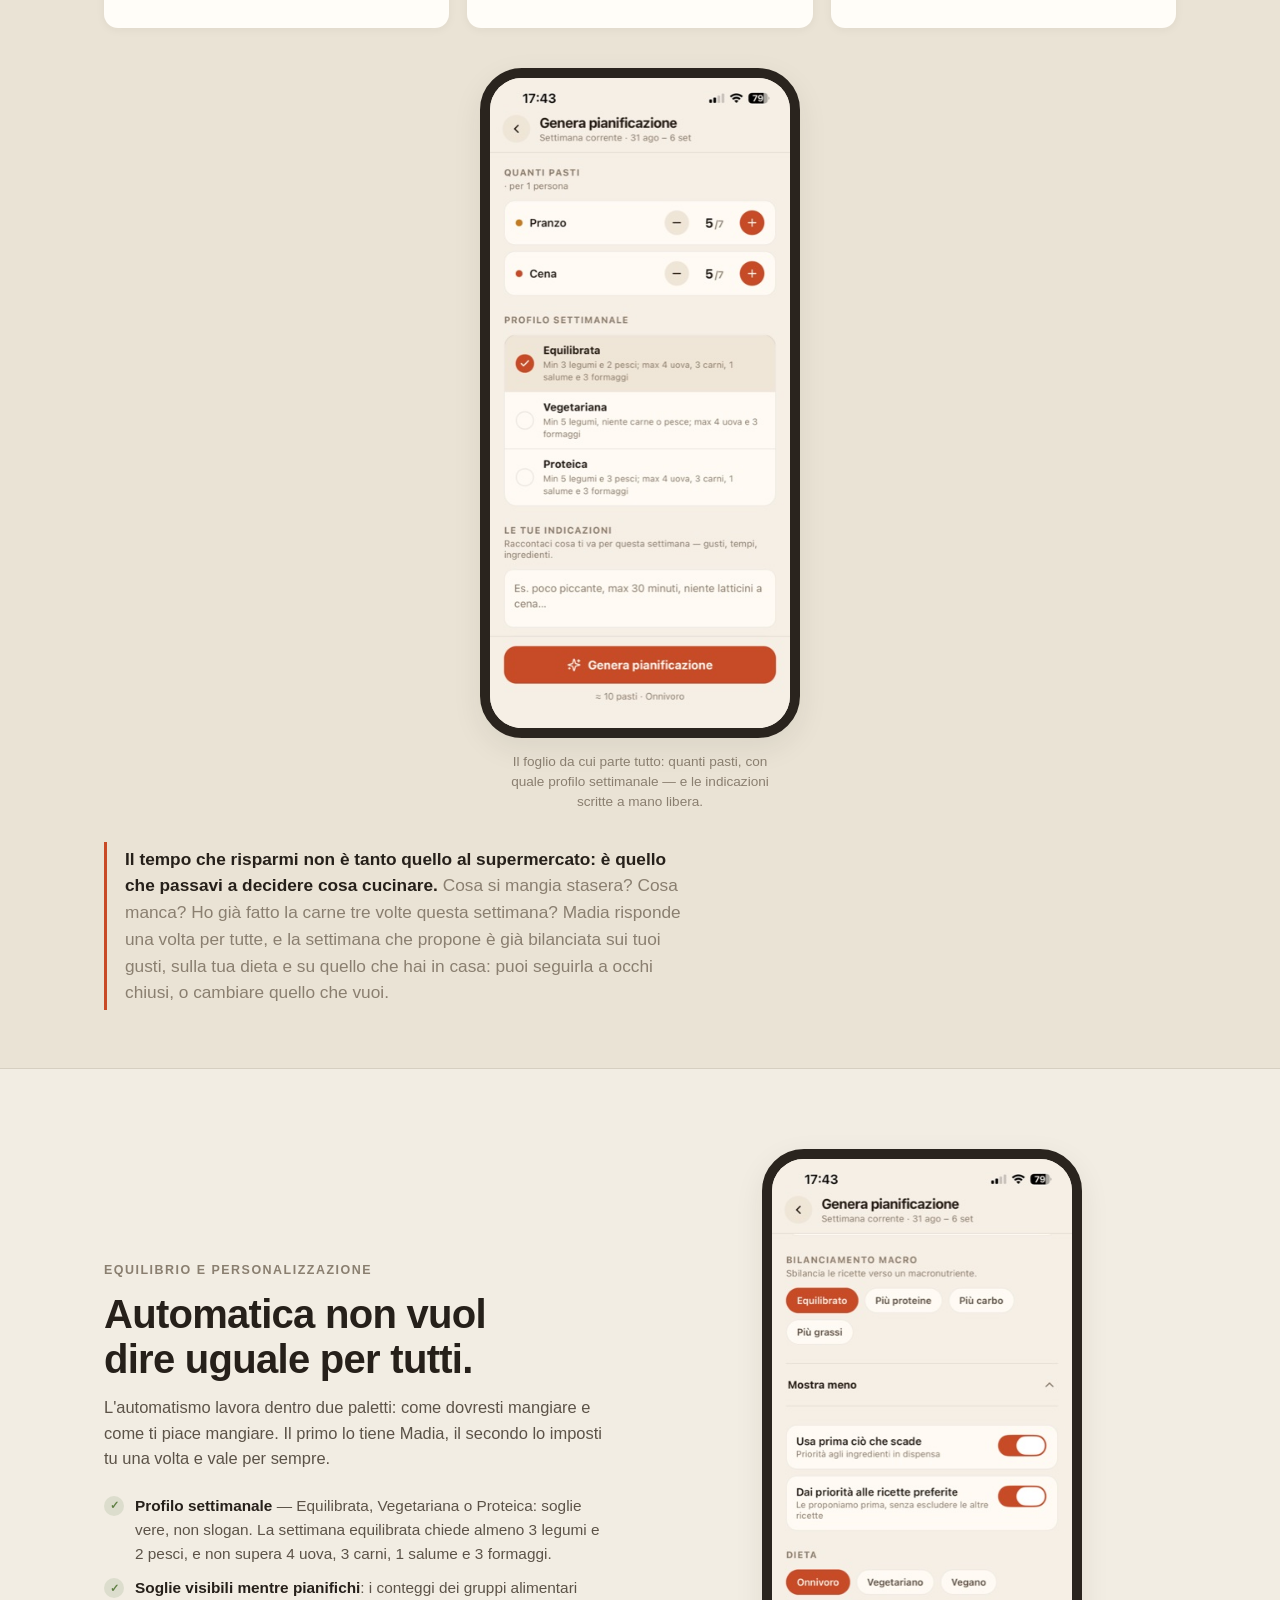
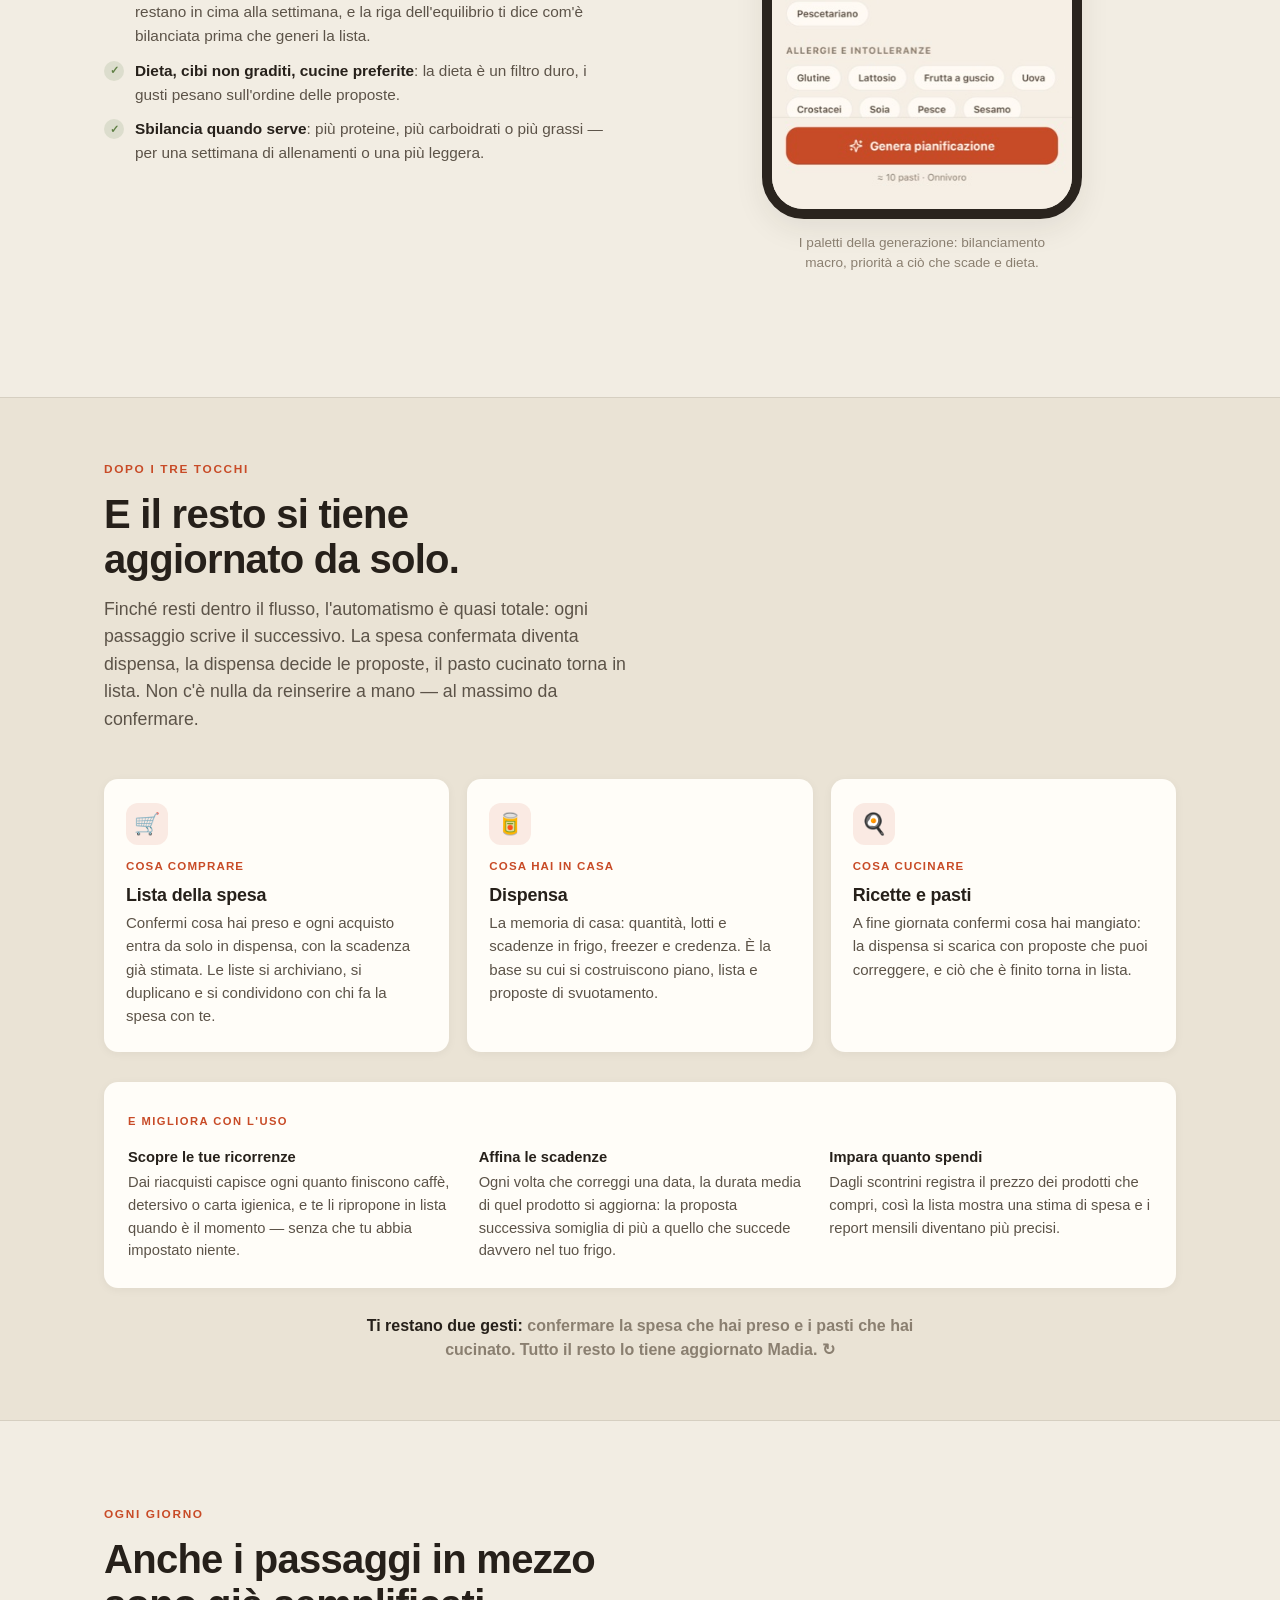
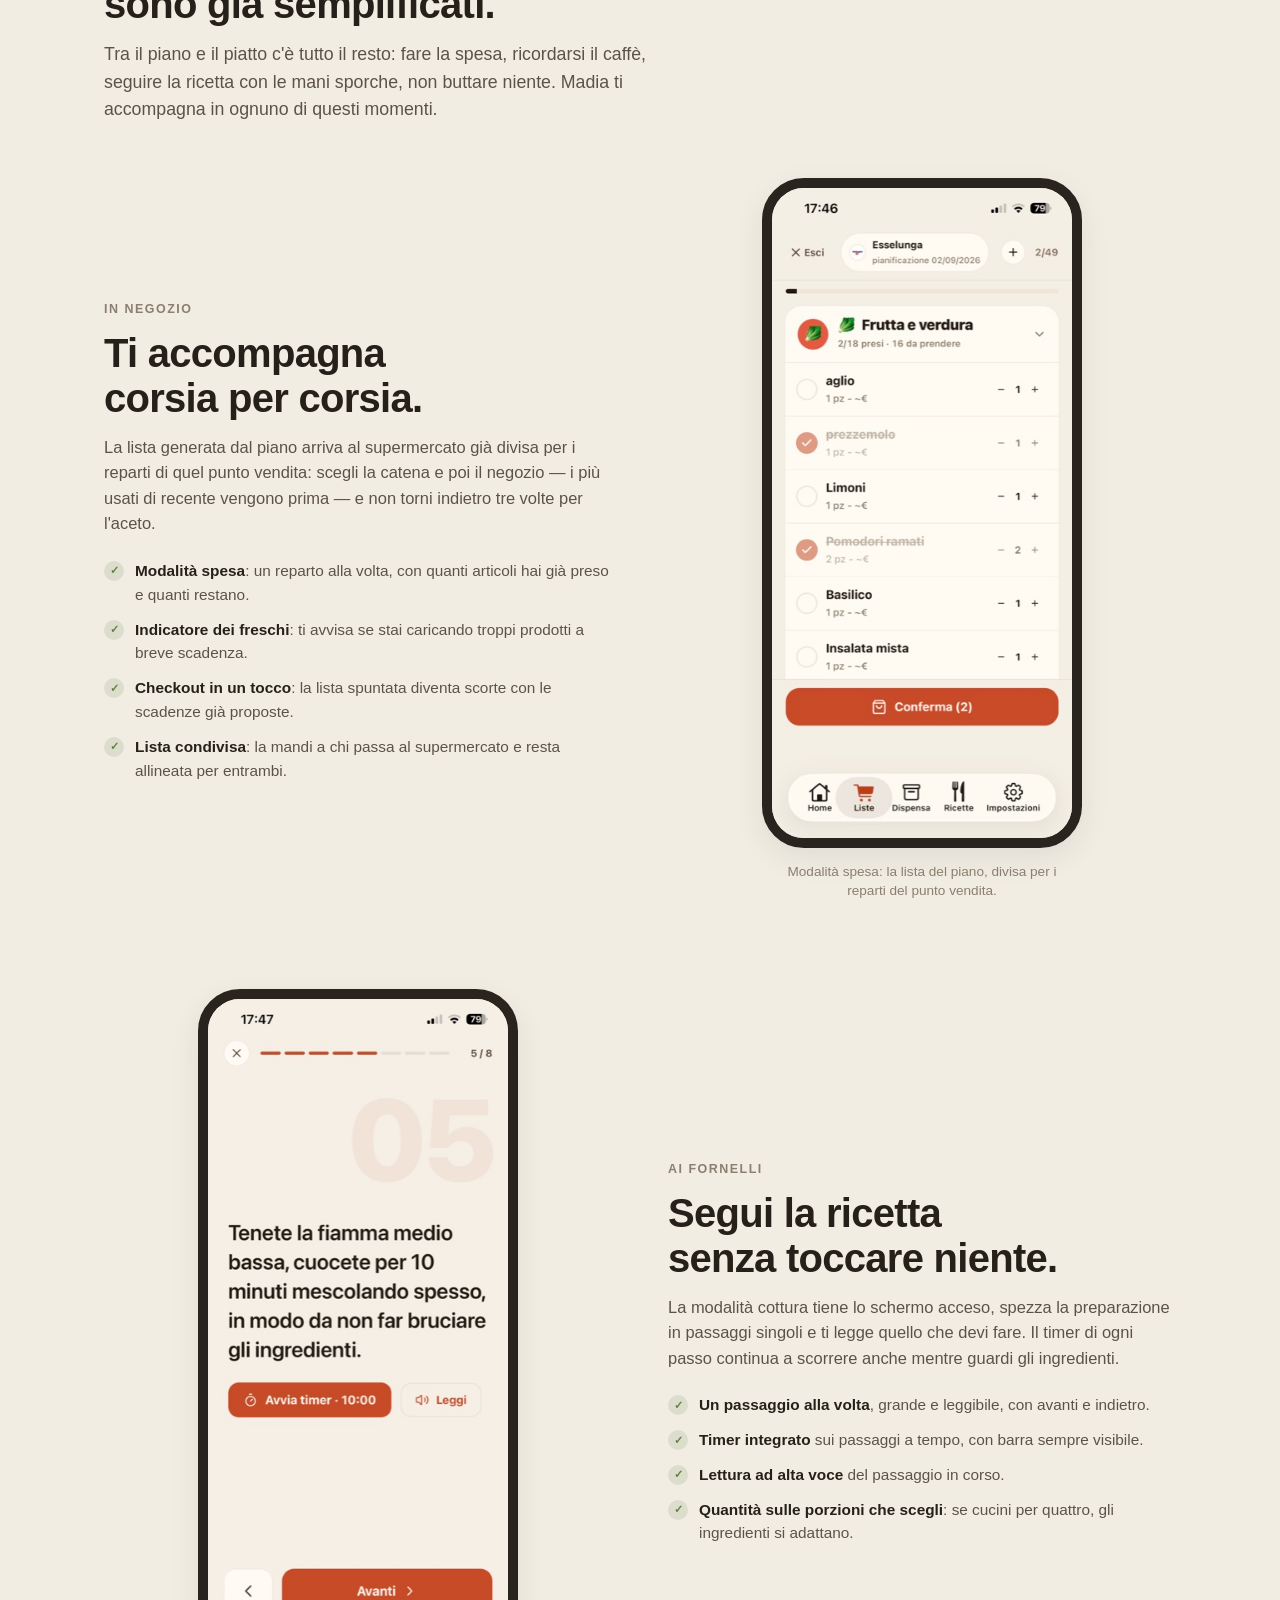
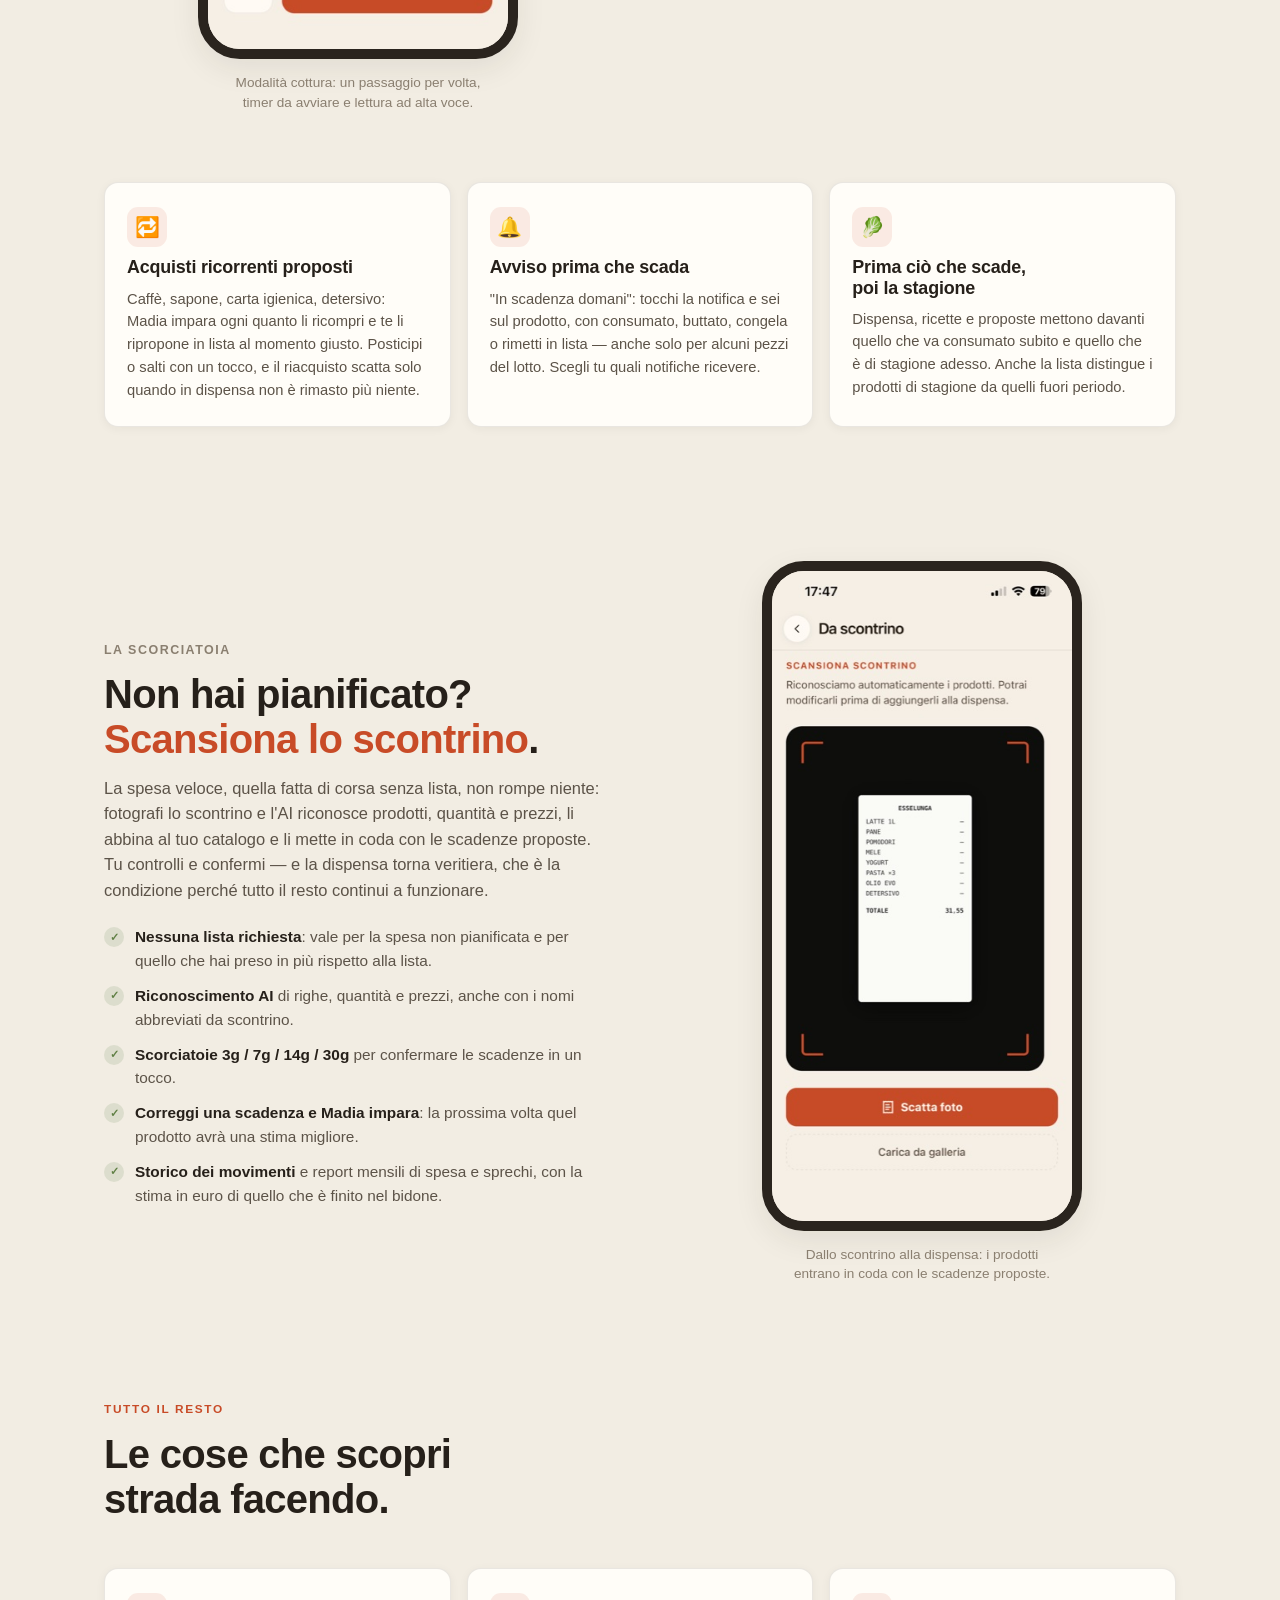
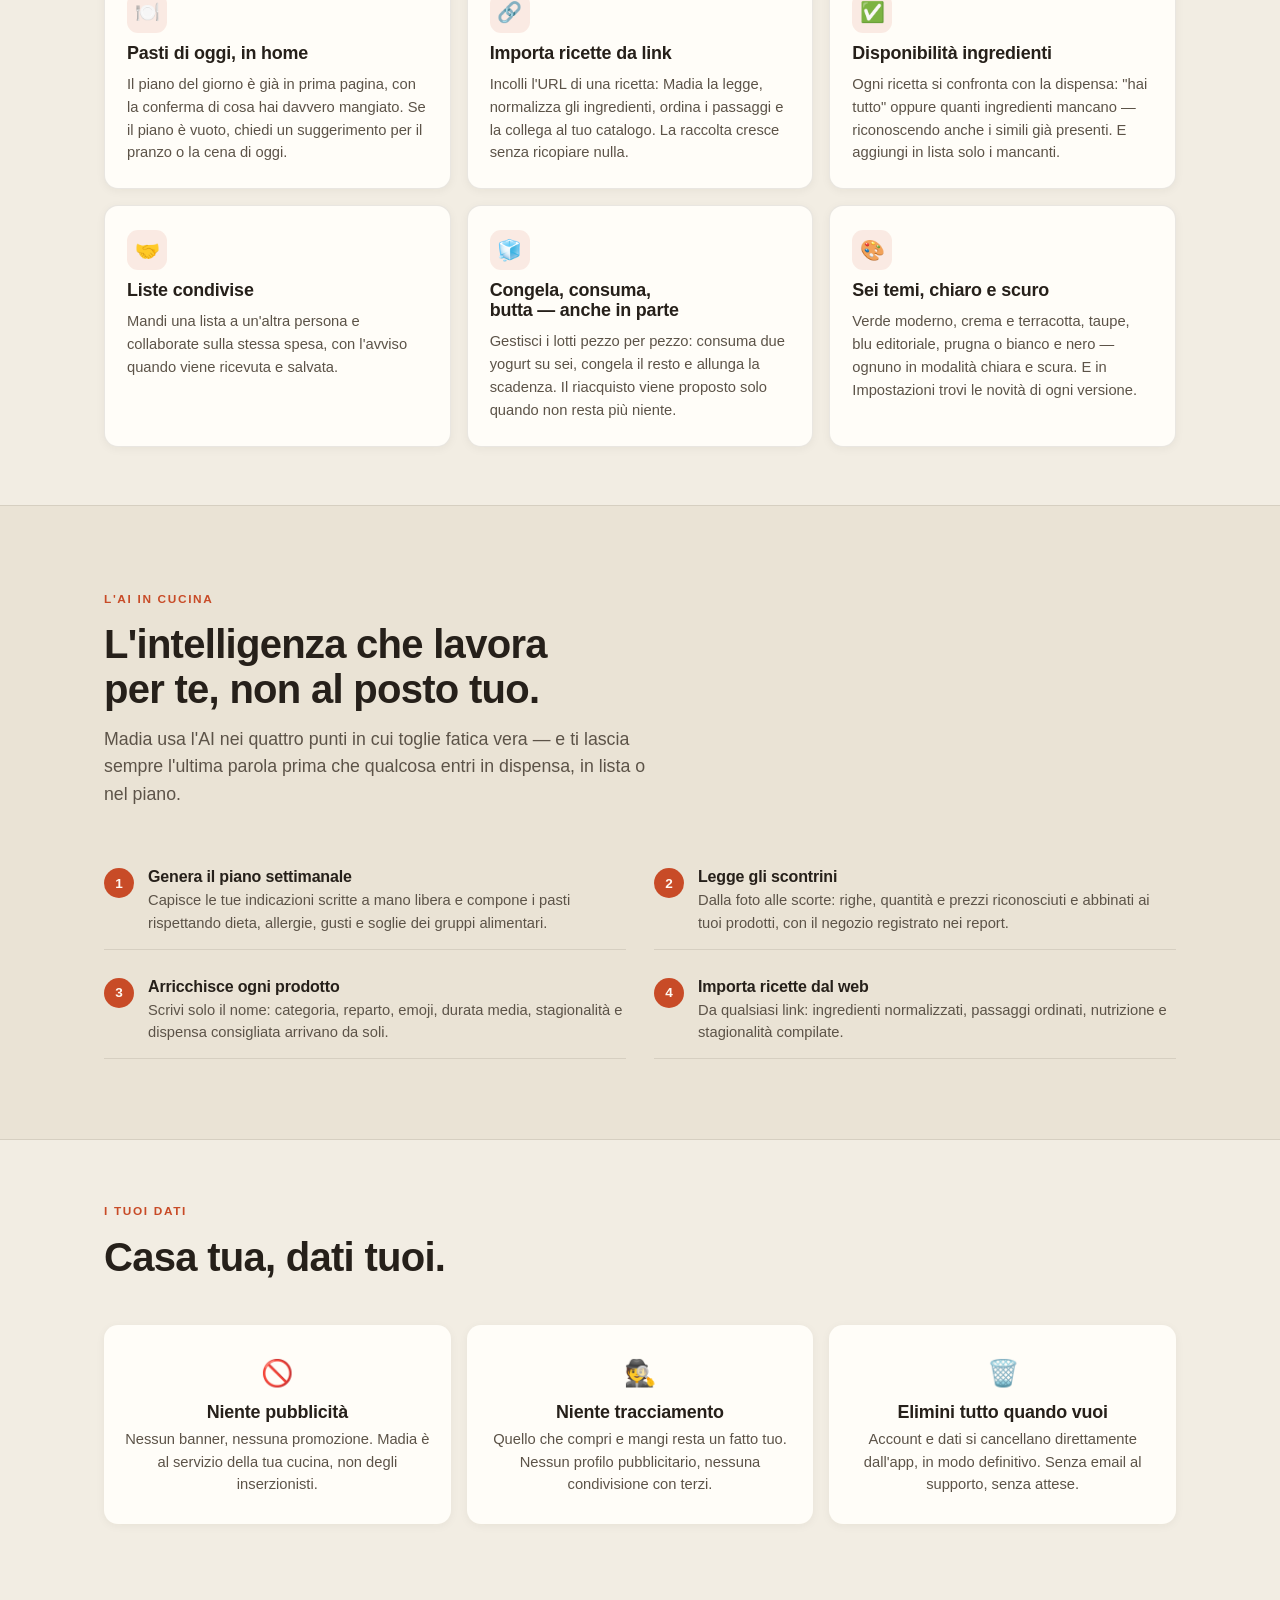
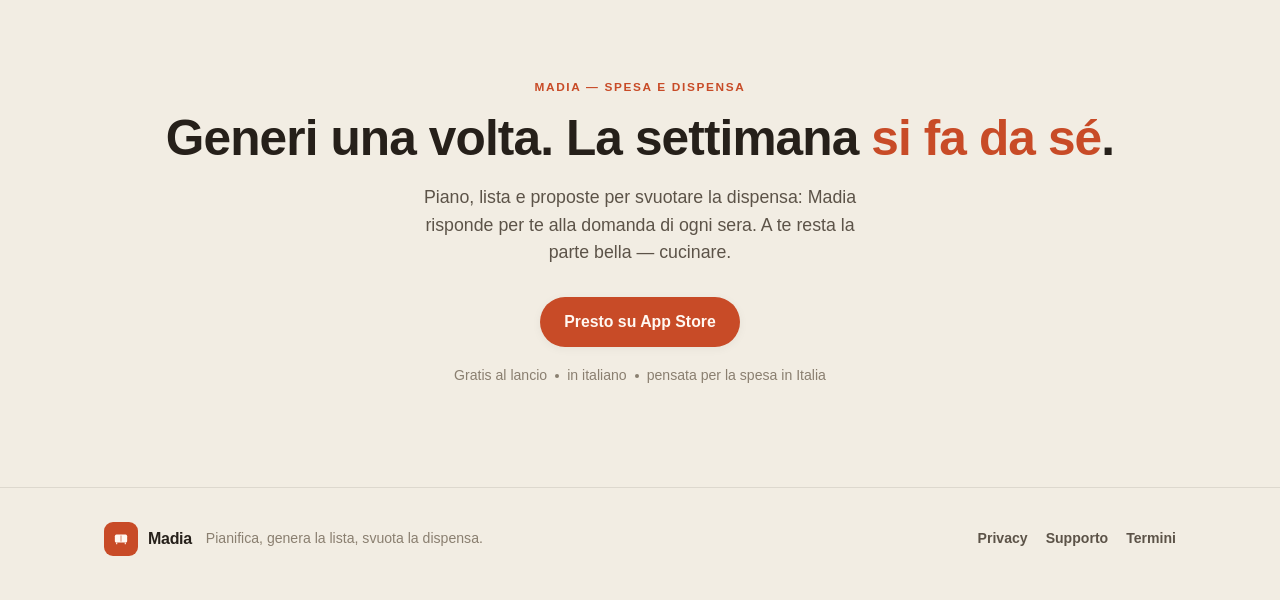
==== commit 2a4df482: "Aggiorna footer e testo delle landing" ====
--- a/index.html
+++ b/index.html
@@ -419,8 +419,8 @@
         </div>
         <div class="engine-card reveal">
           <span class="step-n"><b>2</b> Lista della spesa</span>
-          <h3>La lista nasce dal piano</h3>
-          <p>Dal piano esce la lista con i soli ingredienti che davvero non hai, già dedupplicati e ordinati per reparto. Cambi un pasto a metà settimana? Madia ti mostra in anteprima cosa aggiunge e cosa toglie, e aggiorna anche la lista se vuoi.</p>
+          <h3>La lista nasce dalla pianificazione</h3>
+          <p>Partendo dalla pianificazione dei pasti, Madia controlla cosa hai già in dispensa e aggiunge alla lista solo gli ingredienti mancanti, ordinati per reparto. Ogni voce resta collegata alla ricetta per cui serve.</p>
           <div class="out">
             <span class="yield" aria-hidden="true">→</span>
             <span><span class="what">Una lista pronta per il supermercato</span><span class="how">Ogni riga sa da quale ricetta arriva</span></span>
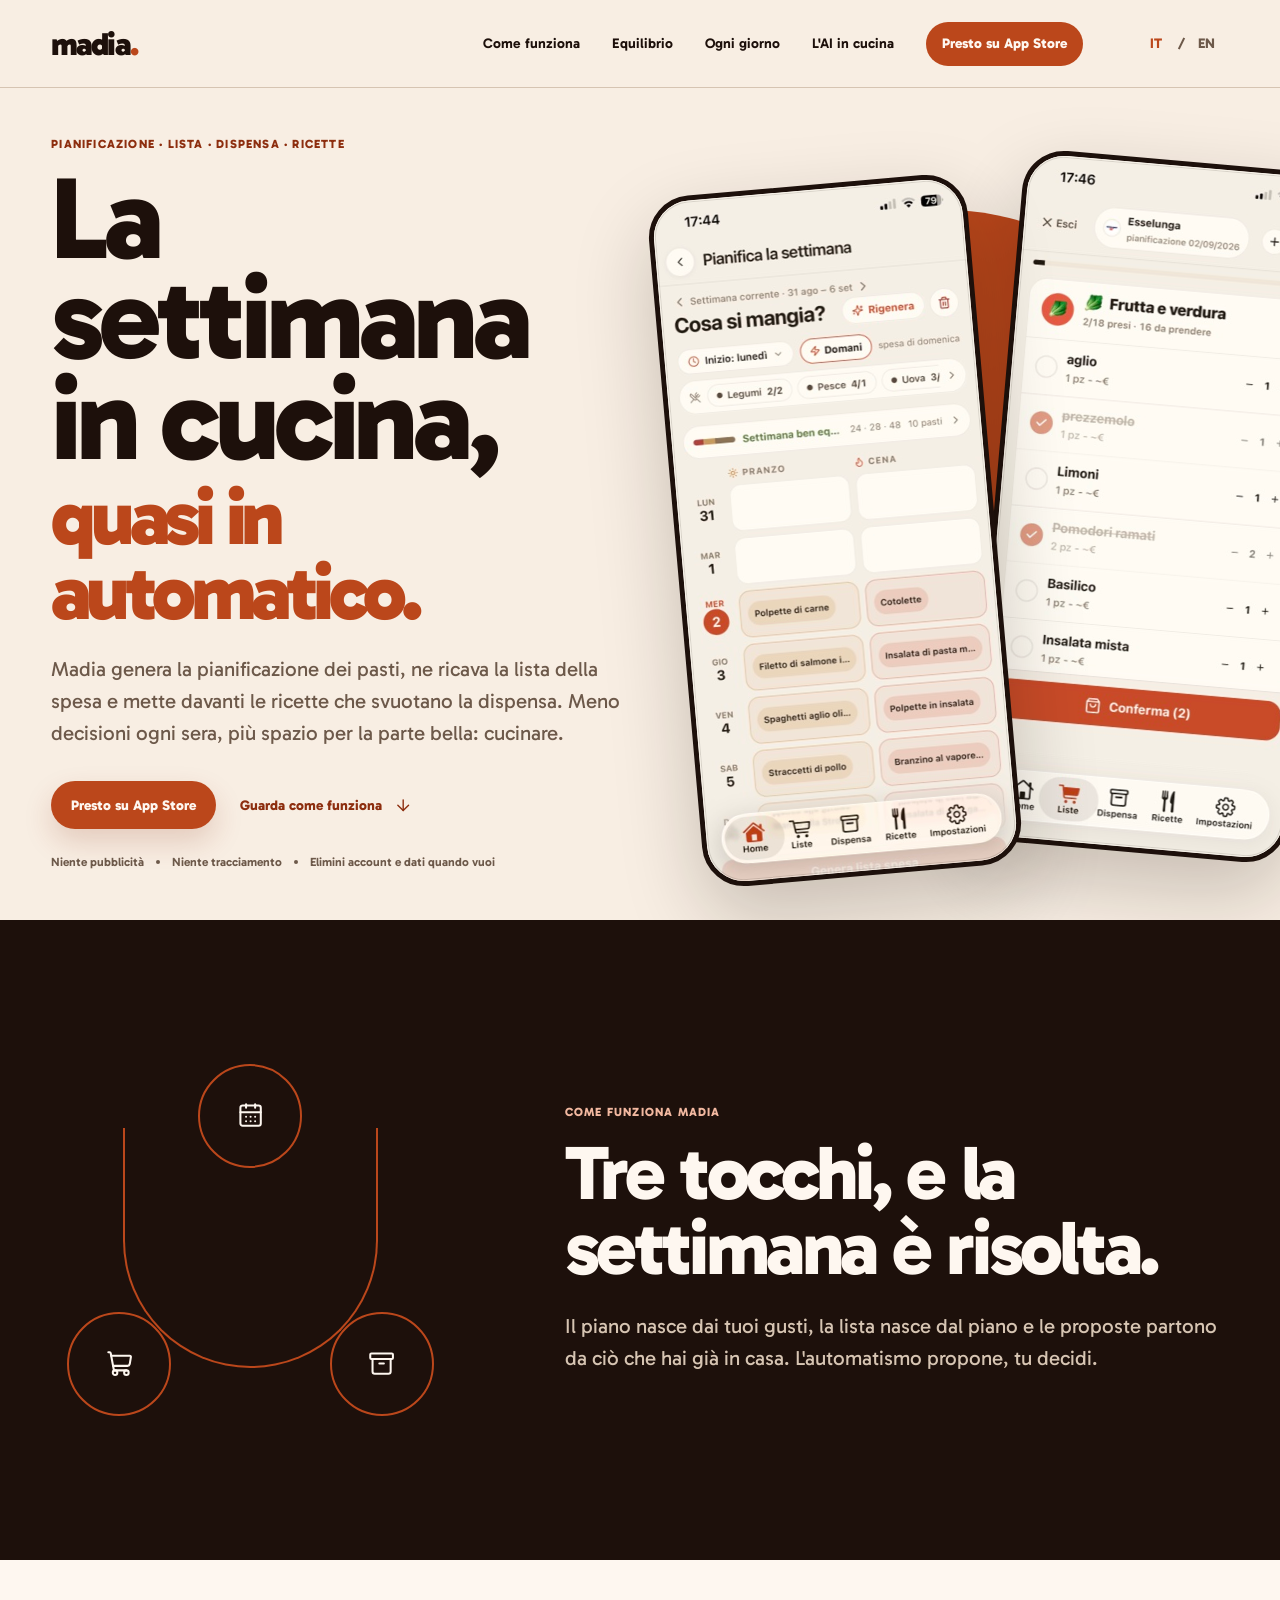
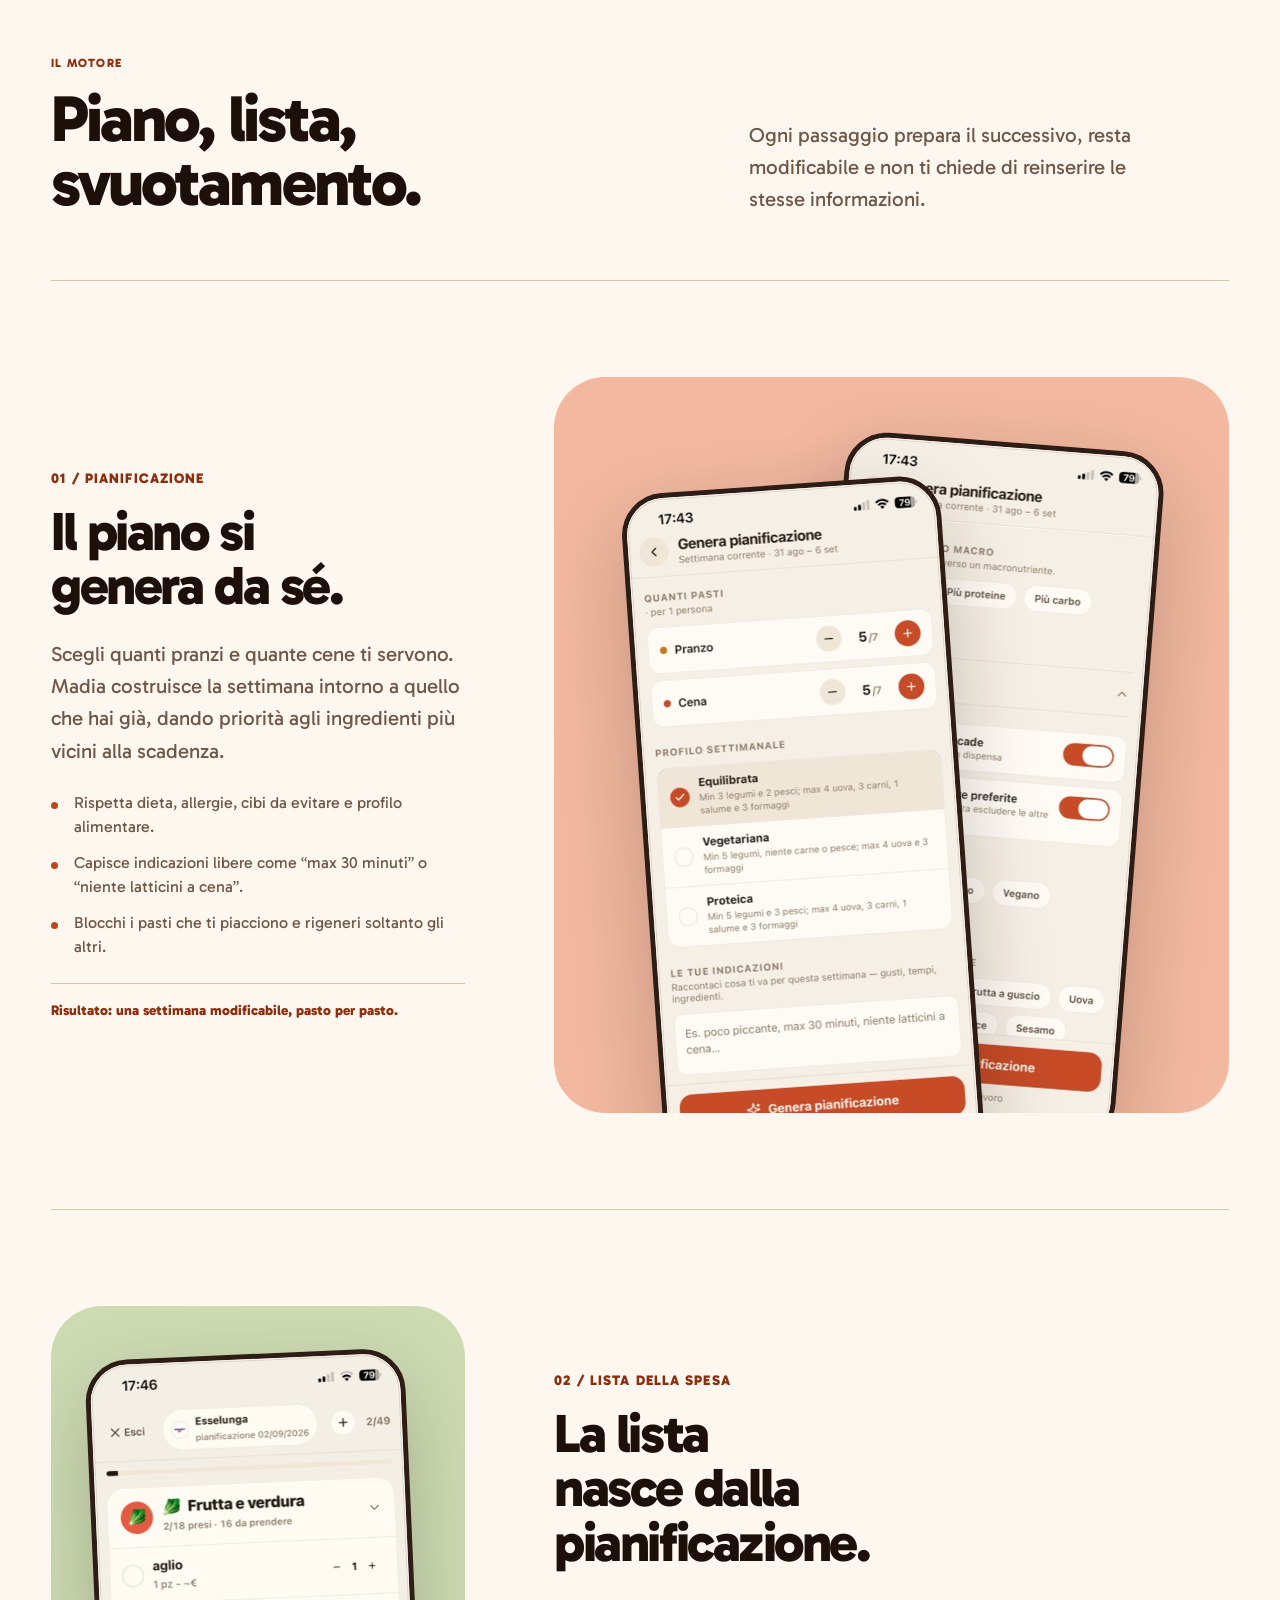
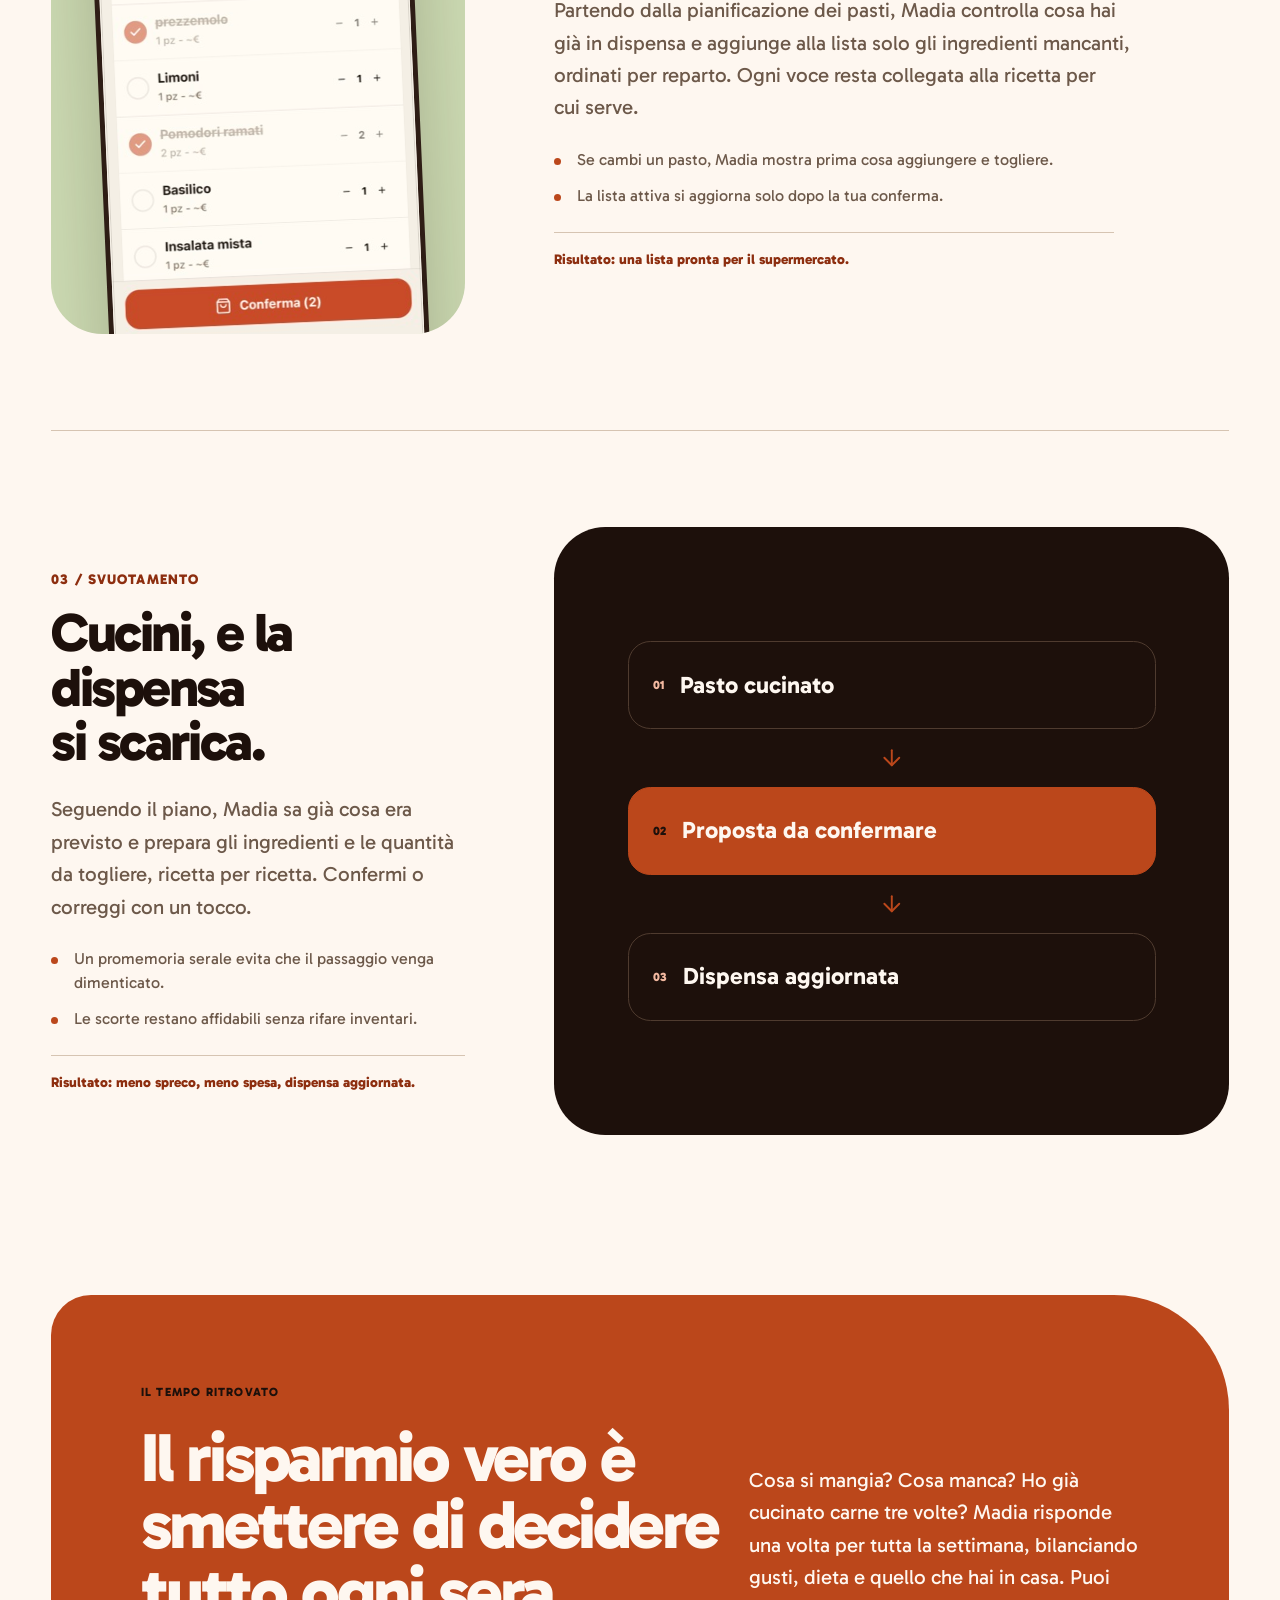
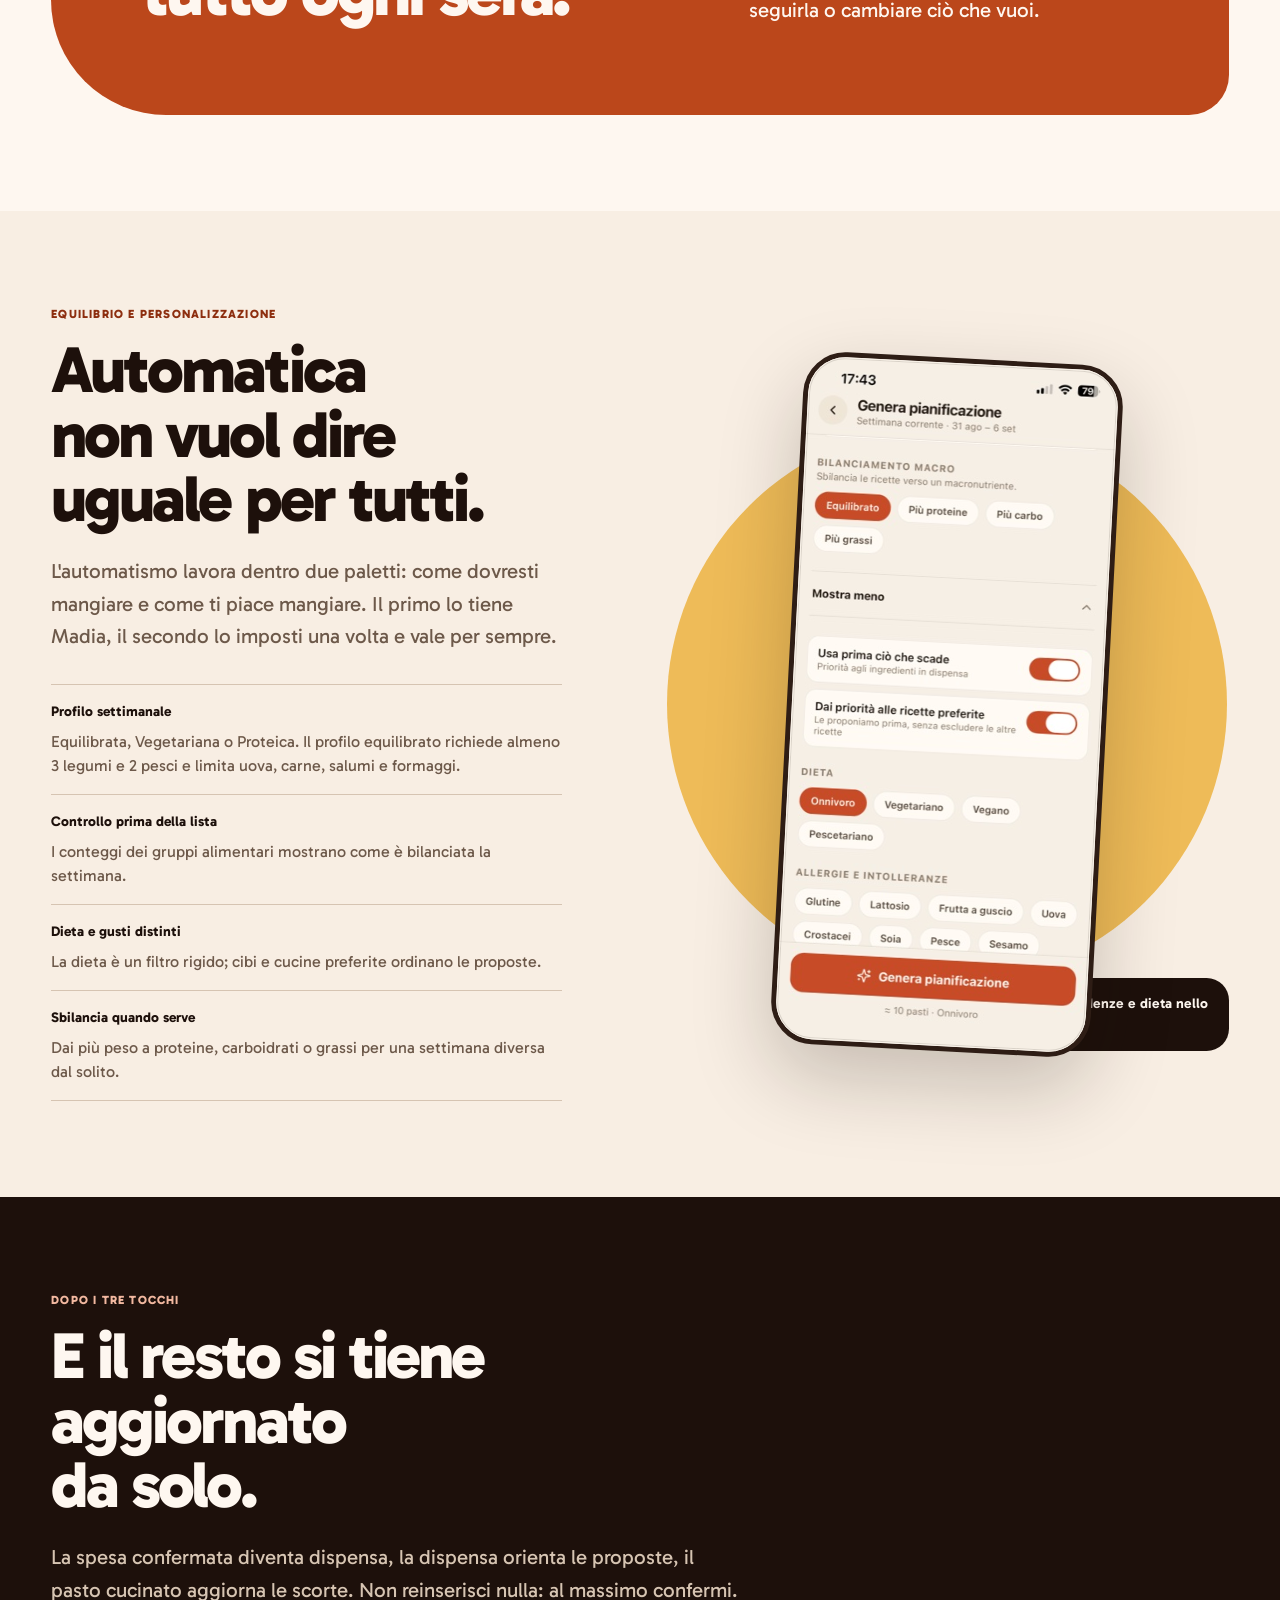
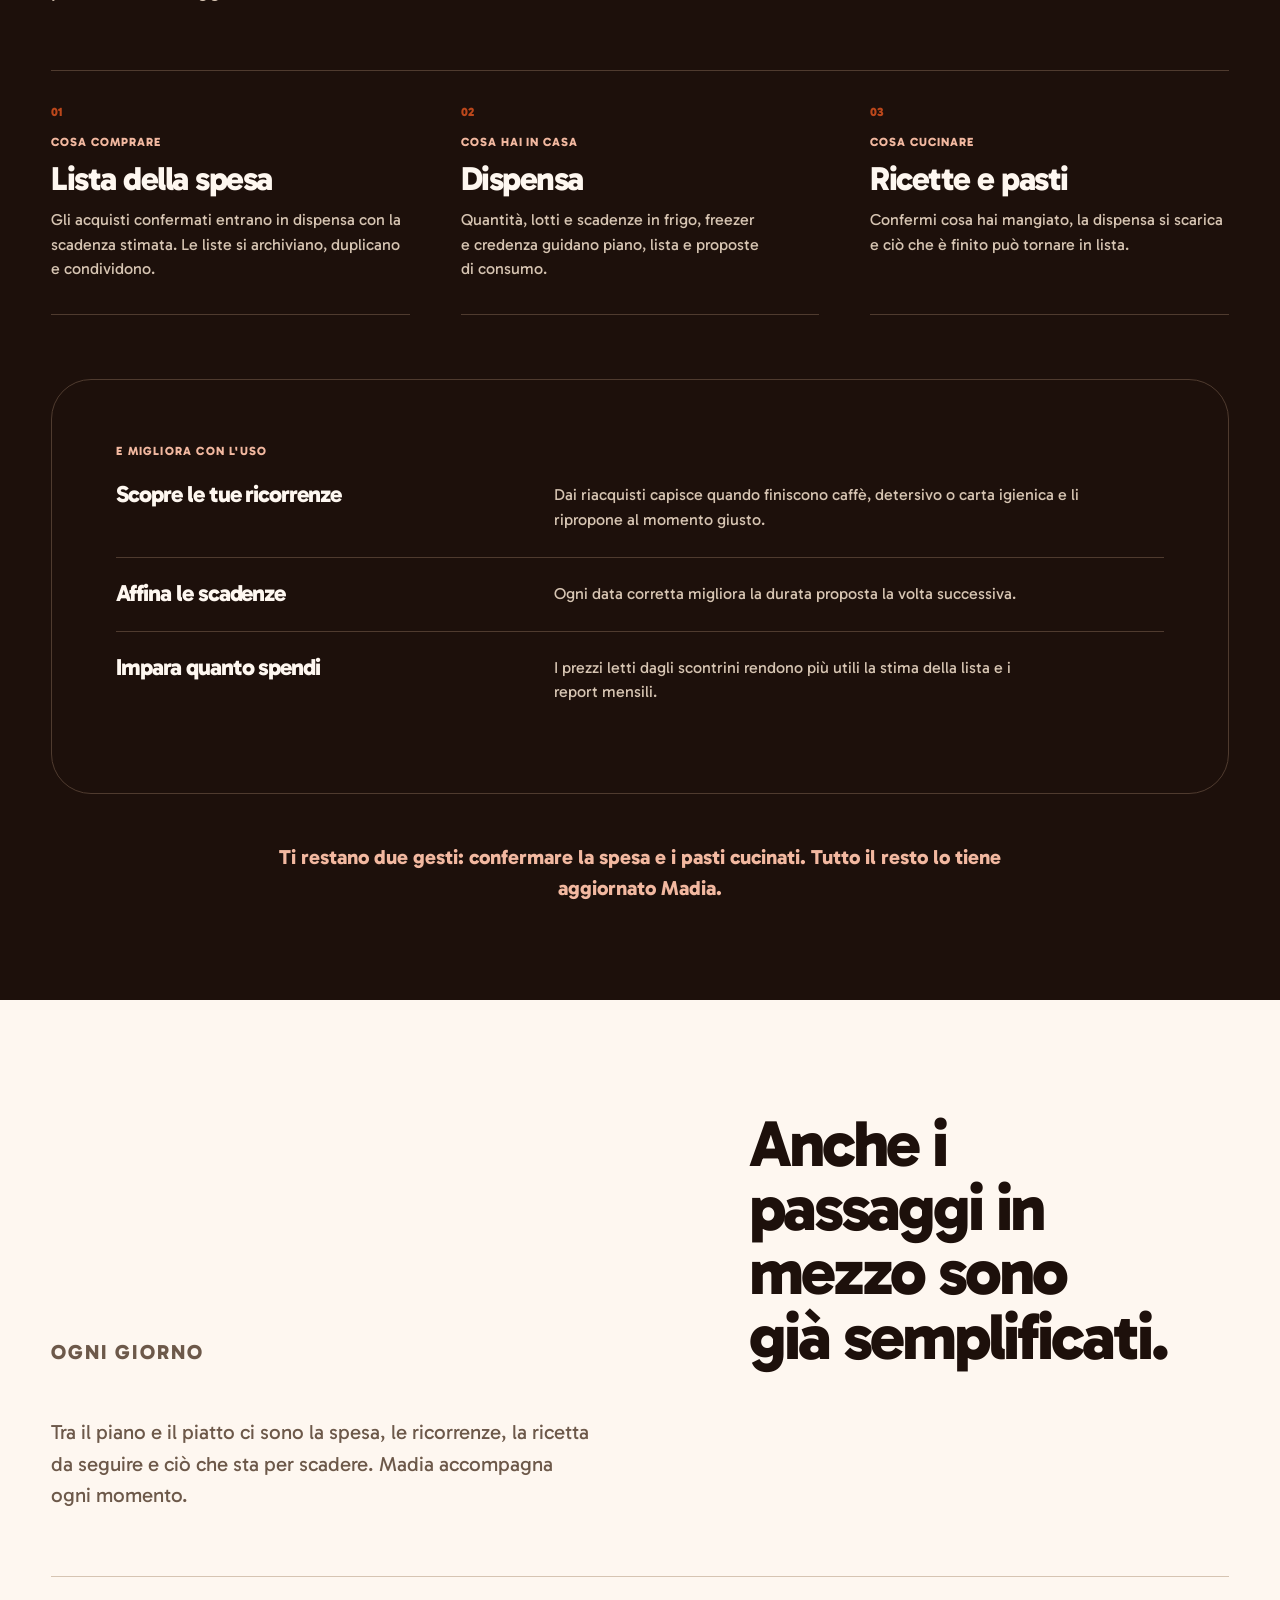
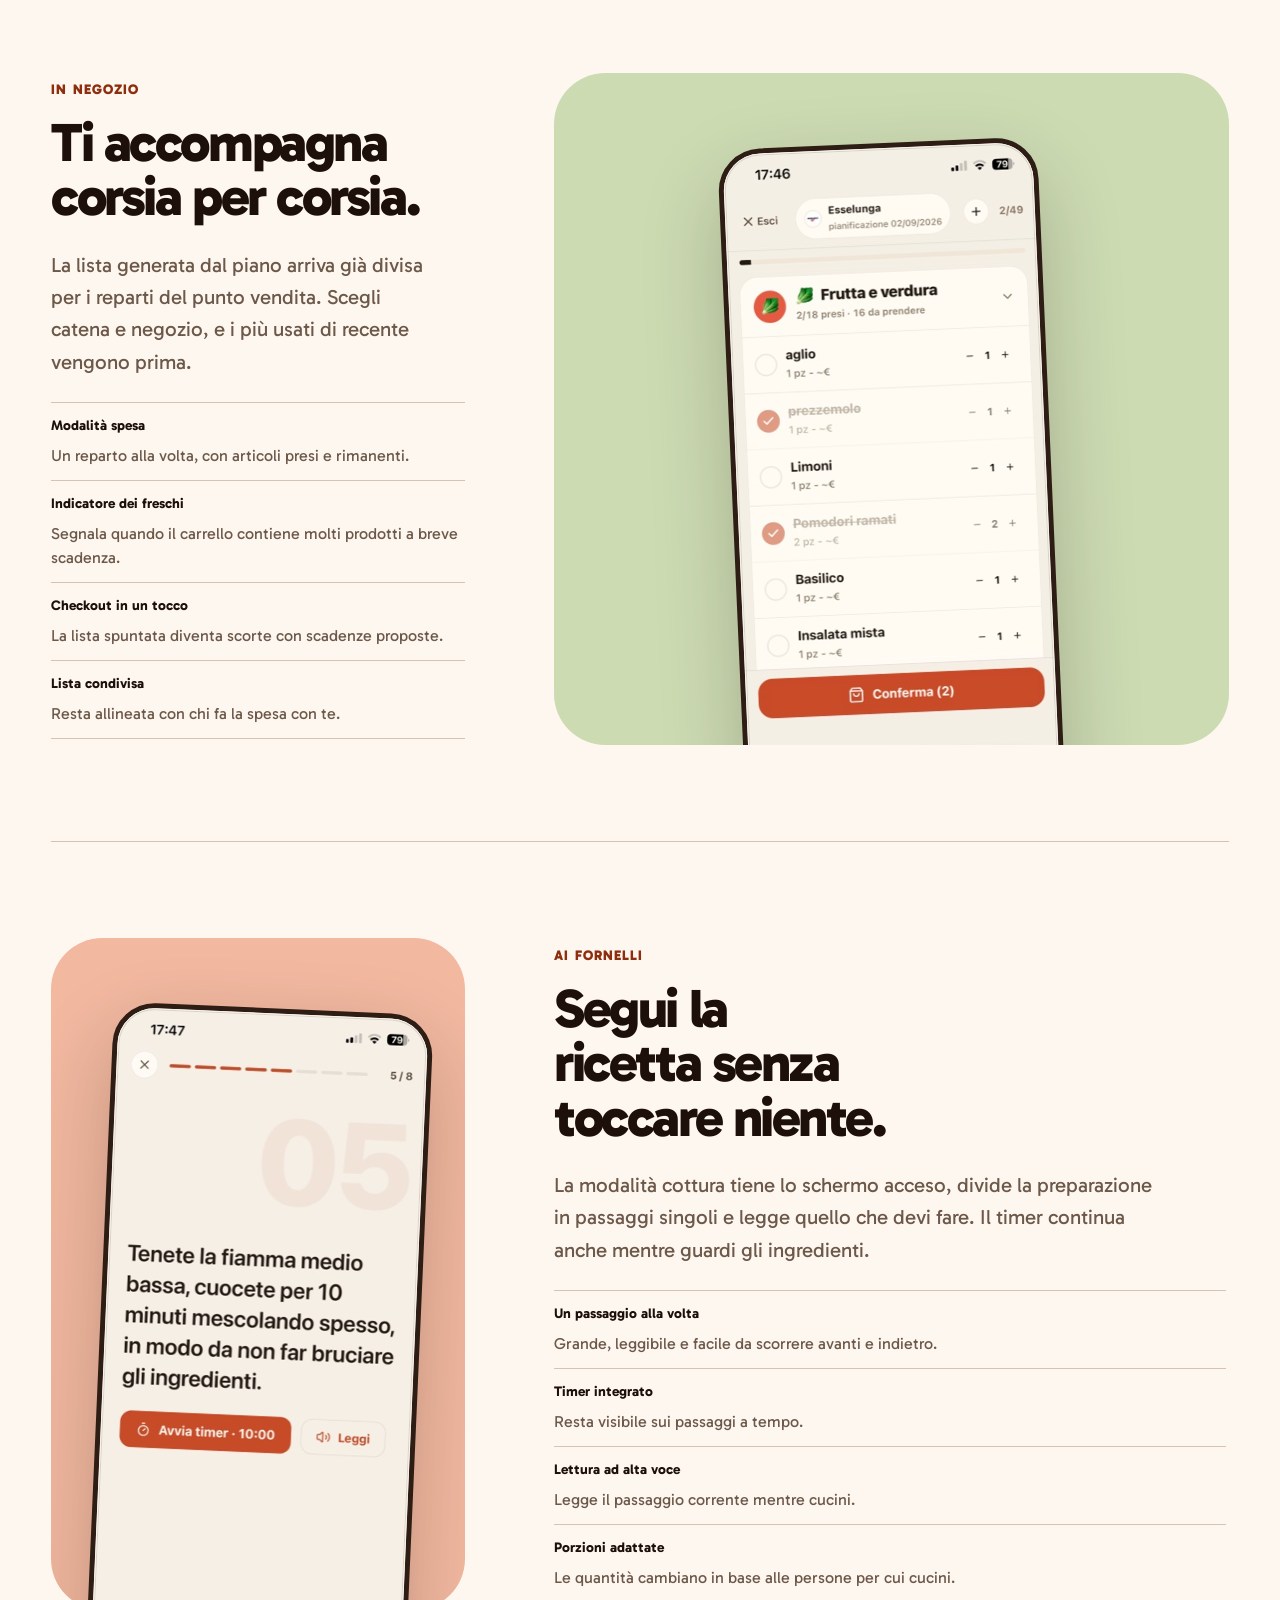
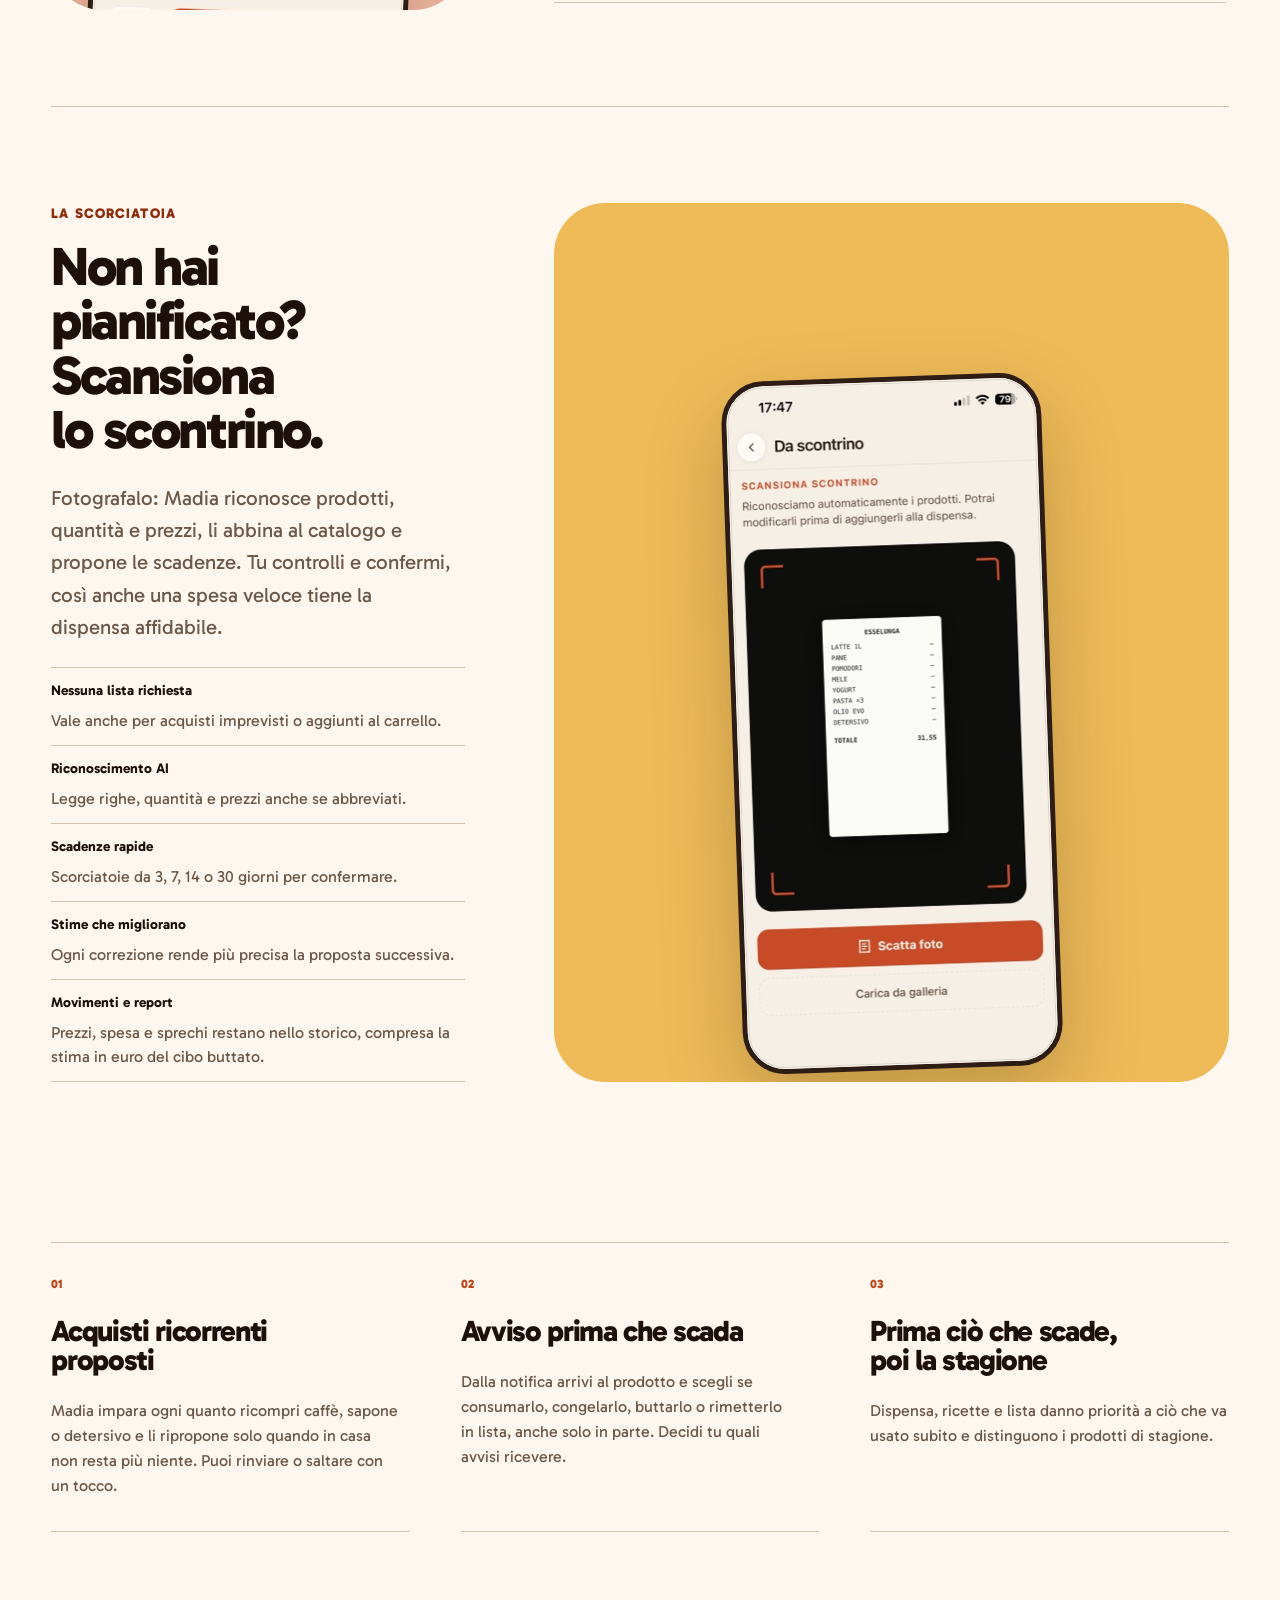
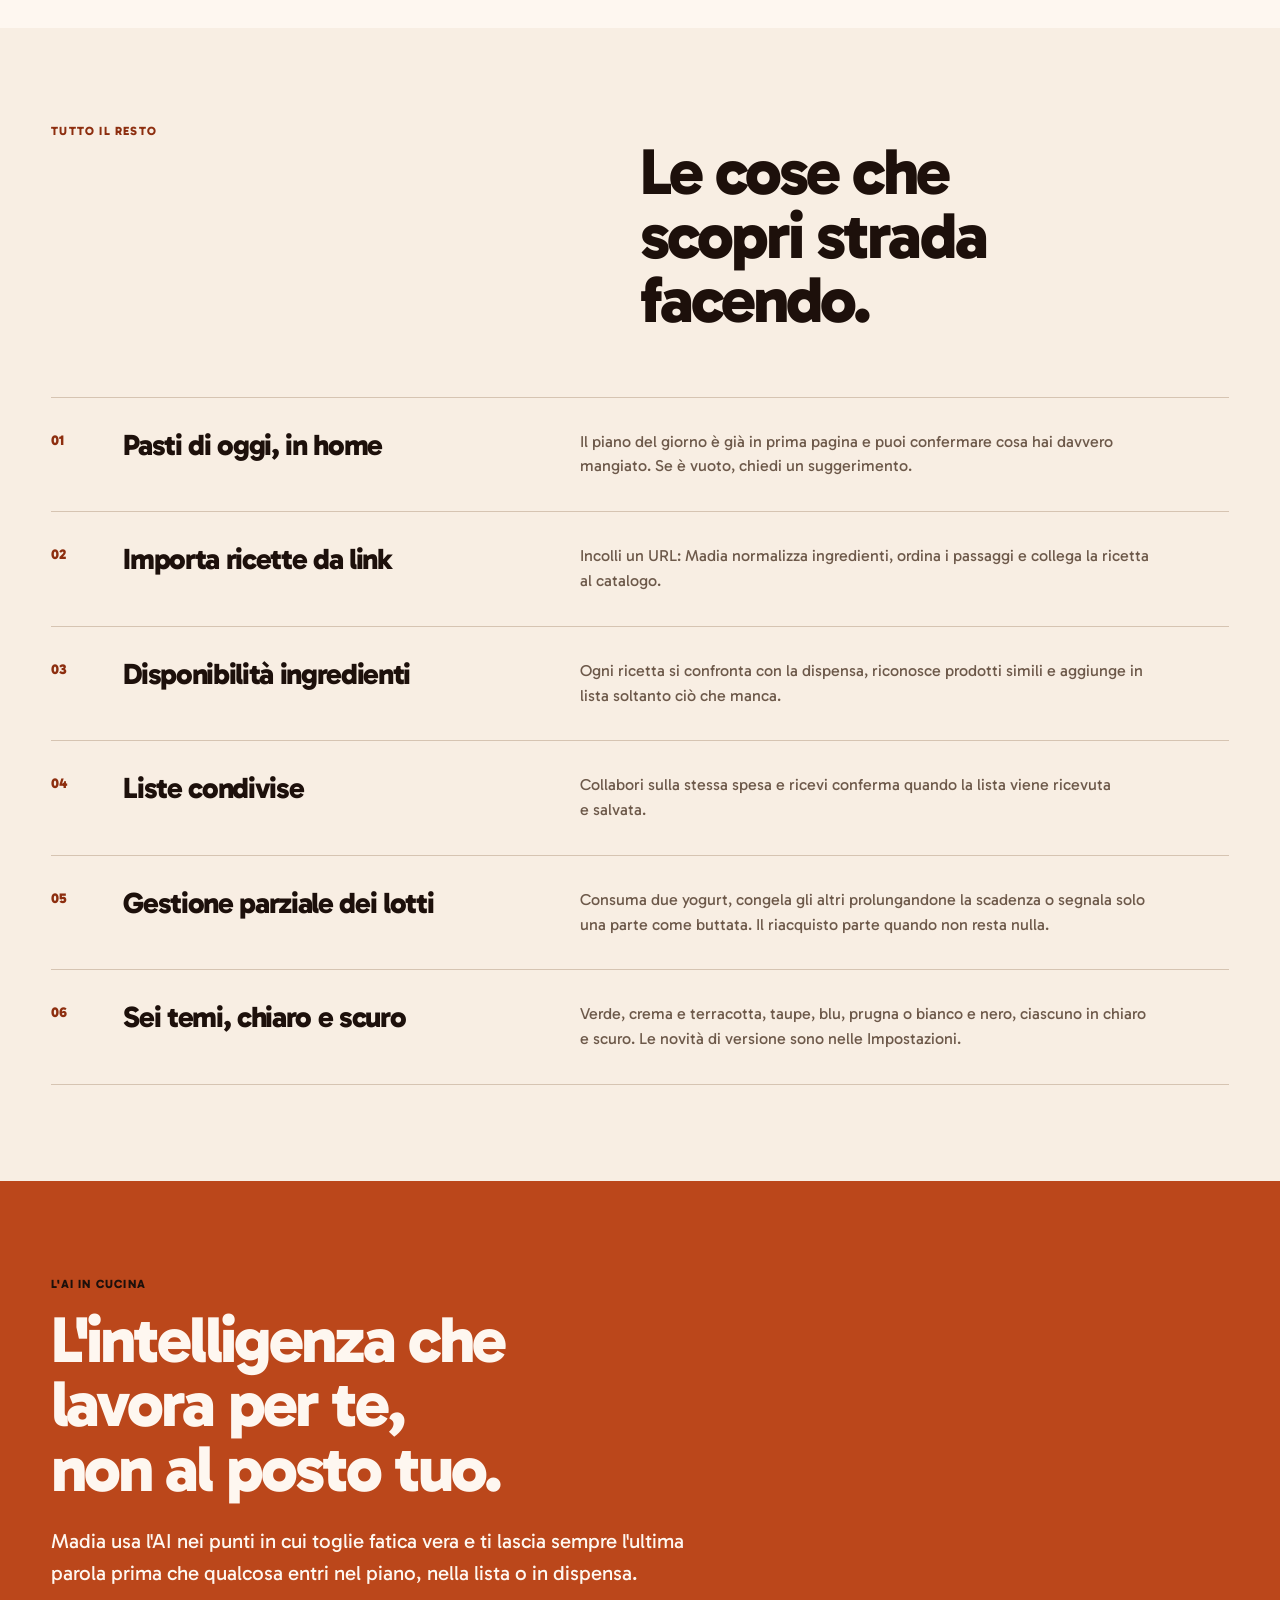
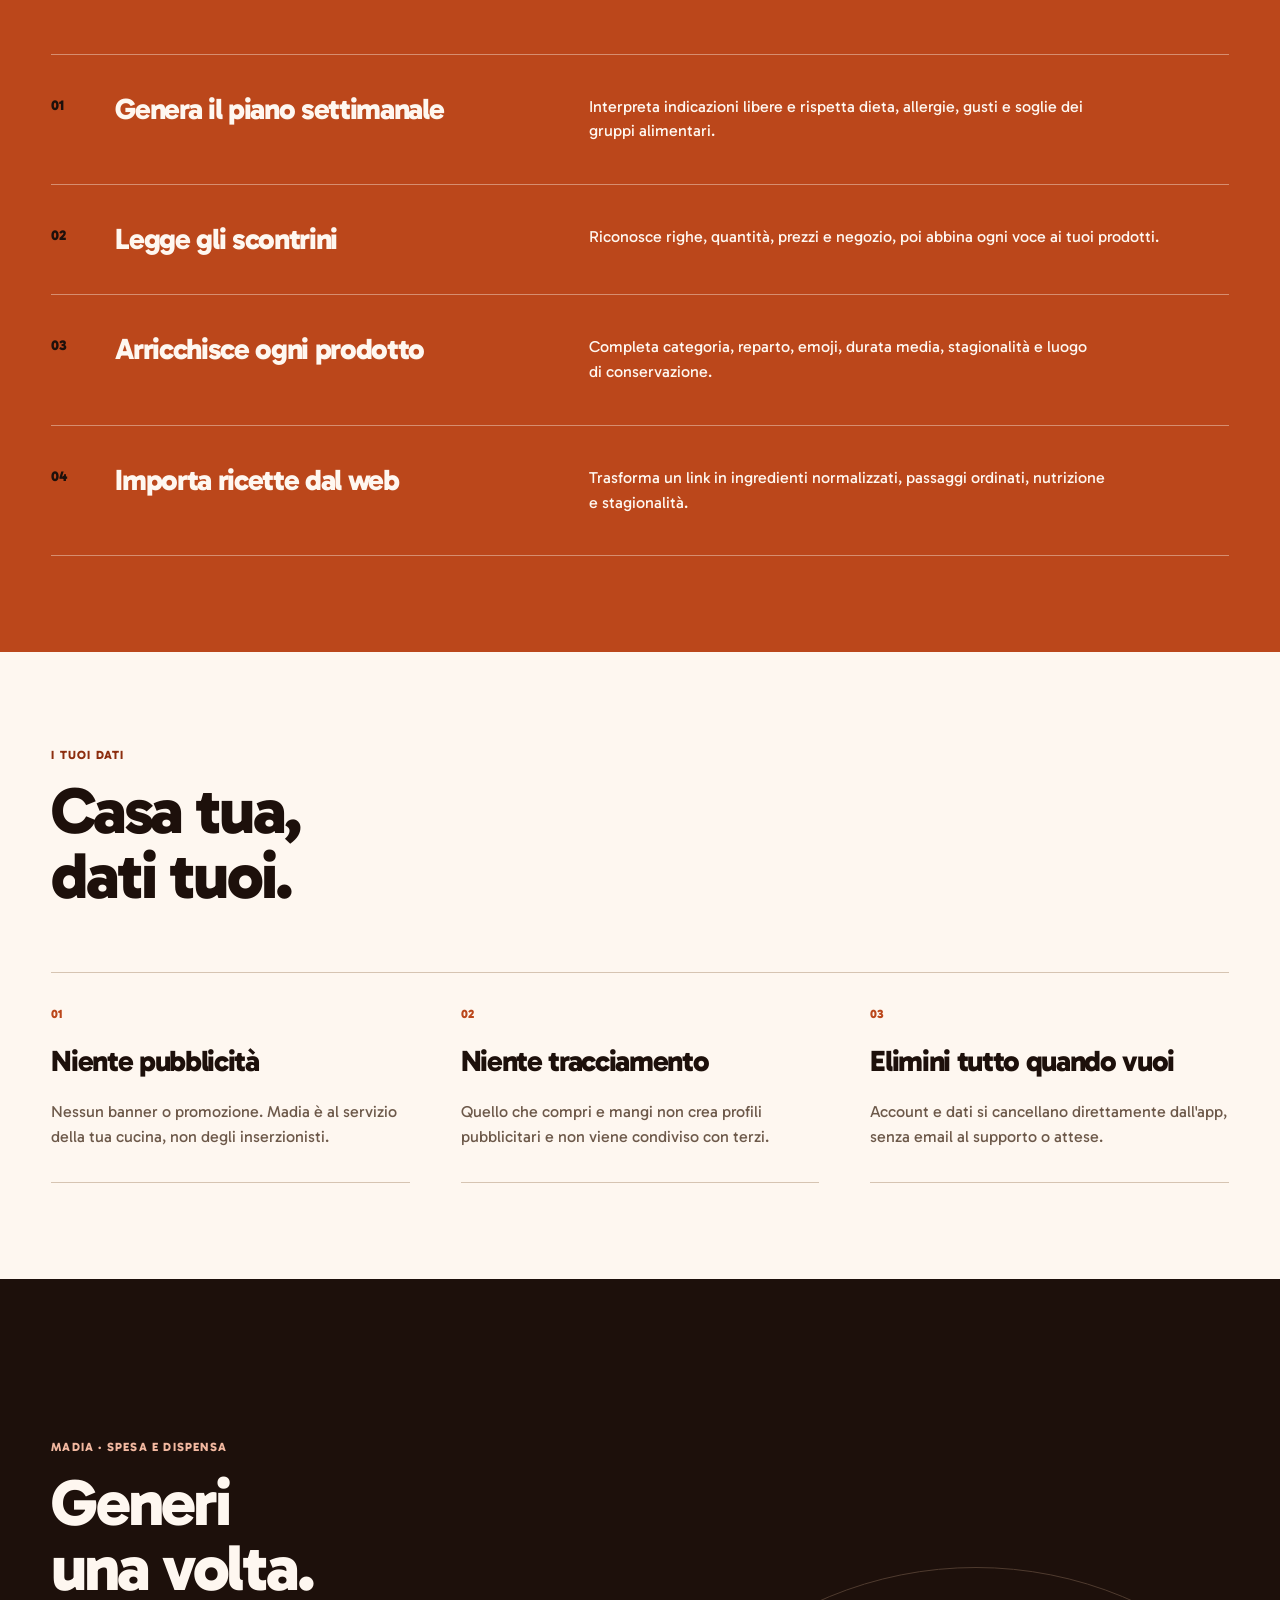
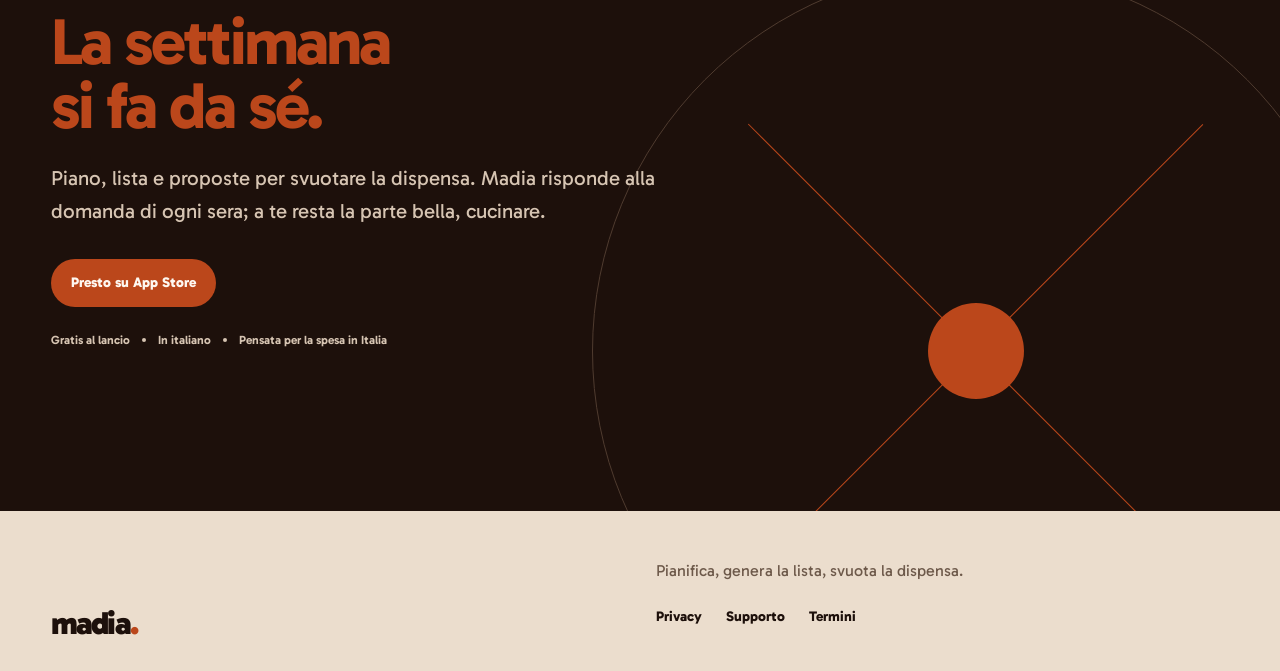
==== commit 1ef713a2: "feat: pubblica landing editoriale come homepage" ====
--- a/index.html
+++ b/index.html
@@ -1,782 +1,3196 @@
-<!doctype html>
+<!DOCTYPE html>
 <html lang="it">
-<head>
-<meta charset="utf-8">
-<meta name="viewport" content="width=device-width, initial-scale=1">
-<title>Madia — Spesa e Dispensa</title>
-<meta name="description" content="Madia genera la pianificazione dei pasti, ne ricava la lista della spesa e mette davanti le ricette che svuotano la dispensa. Meno decisioni ogni sera, meno sprechi, meno spesa.">
-<link rel="icon" href="favicon.svg" type="image/svg+xml">
-<link rel="apple-touch-icon" href="img/apple-touch-icon.png">
-<meta name="theme-color" content="#F2EDE3">
-
-<!-- URL pubblica del sito. Puntando stockup-app.com a Pages, sostituisci le tre
-     assolute qui sotto (canonical, og:url, og:image + twitter:image) -->
-<link rel="canonical" href="https://sbalzerdavide.github.io/madia-web/">
-<meta property="og:url" content="https://sbalzerdavide.github.io/madia-web/">
-<meta property="og:image" content="https://sbalzerdavide.github.io/madia-web/img/og-cover.jpg">
-<meta property="og:type" content="website">
-<meta property="og:site_name" content="Madia">
-<meta property="og:locale" content="it_IT">
-<meta property="og:title" content="Madia — Spesa e Dispensa">
-<meta property="og:description" content="Madia genera la pianificazione dei pasti, ne ricava la lista della spesa e mette davanti le ricette che svuotano la dispensa. Meno decisioni ogni sera, meno sprechi, meno spesa.">
-<meta property="og:image:width" content="1200">
-<meta property="og:image:height" content="630">
-<meta property="og:image:alt" content="La pianificazione settimanale di Madia con i pasti già proposti.">
-<meta name="twitter:card" content="summary_large_image">
-<meta name="twitter:title" content="Madia — Spesa e Dispensa">
-<meta name="twitter:description" content="Madia genera la pianificazione dei pasti, ne ricava la lista della spesa e mette davanti le ricette che svuotano la dispensa. Meno decisioni ogni sera, meno sprechi, meno spesa.">
-<meta name="twitter:image" content="https://sbalzerdavide.github.io/madia-web/img/og-cover.jpg">
-
-<style>
-
-  /* ================= Tokens =================
-     Il tema chiaro è sempre quello di default: lo scuro si attiva solo dal
-     pulsante nell'header, che scrive data-ui="dark" sull'elemento radice e
-     ricorda la scelta in localStorage. Nessun ascolto delle preferenze di
-     sistema, per volontà di progetto. */
-  :root {
-    color-scheme: light;
-    --bg: #F2EDE3;
-    --bg-deep: #EAE3D5;
-    --surface: #FFFDF8;
-    --surface-2: #F0E9DC;
-    --ink: #26201A;
-    --ink-2: #5C5348;
-    --muted: #8A7F70;
-    --line: rgba(38, 32, 26, 0.10);
-    --accent: #C84B27;
-    --accent-soft: rgba(200, 75, 39, 0.10);
-    --accent-ink: #FFF8F2;
-    --green: #5F7F44;
-    --green-soft: rgba(95, 127, 68, 0.14);
-    --amber: #D29032;
-    --amber-soft: rgba(210, 144, 50, 0.16);
-    --danger: #B8402C;
-    --shadow-soft: 0 10px 30px rgba(38, 32, 26, 0.08);
-    --shadow-card: 0 2px 10px rgba(38, 32, 26, 0.05);
-    --radius: 14px;
-  }
-  :root[data-ui="dark"] {
-    color-scheme: dark;
-    --bg: #1E1813;
-    --bg-deep: #17120E;
-    --surface: #292219;
-    --surface-2: #322A20;
-    --ink: #F2EADD;
-    --ink-2: #C4B8A6;
-    --muted: #97897A;
-    --line: rgba(242, 234, 221, 0.10);
-    --accent: #E0693F;
-    --accent-soft: rgba(224, 105, 63, 0.14);
-    --accent-ink: #FFF4EC;
-    --green: #8FB56A;
-    --green-soft: rgba(143, 181, 106, 0.16);
-    --amber: #DFA84E;
-    --amber-soft: rgba(223, 168, 78, 0.16);
-    --danger: #E0694F;
-    --shadow-soft: 0 10px 30px rgba(0, 0, 0, 0.35);
-    --shadow-card: 0 2px 10px rgba(0, 0, 0, 0.30);
-  }
-
-  * { box-sizing: border-box; }
-  img { max-width: 100%; }
-  html { -webkit-text-size-adjust: 100%; }
-  html { scroll-behavior: smooth; }
-  body {
-    margin: 0;
-    background: var(--bg);
-    color: var(--ink);
-    font-family: -apple-system, BlinkMacSystemFont, "SF Pro Text", Roboto, "Segoe UI", "Helvetica Neue", sans-serif;
-    line-height: 1.55;
-    -webkit-font-smoothing: antialiased;
-  }
-
-  .wrap { max-width: 1120px; margin: 0 auto; padding: 0 24px; }
-
-  h1, h2, h3 { line-height: 1.12; text-wrap: balance; margin: 0; }
-  h1 { font-size: clamp(2.3rem, 5.4vw, 3.7rem); font-weight: 800; letter-spacing: -0.022em; }
-  h2 { font-size: clamp(1.7rem, 3.6vw, 2.5rem); font-weight: 800; letter-spacing: -0.018em; }
-  h3 { font-size: 1.12rem; font-weight: 700; letter-spacing: -0.01em; }
-  p { margin: 0; }
-
-  .eyebrow {
-    display: inline-block;
-    font-size: 0.74rem;
-    font-weight: 700;
-    letter-spacing: 0.14em;
-    text-transform: uppercase;
-    color: var(--accent);
-    margin-bottom: 14px;
-  }
-  .accent-word { color: var(--accent); }
-  .lede { color: var(--ink-2); font-size: 1.11rem; max-width: 56ch; }
-
-  /* ================= Header ================= */
-  header.site {
-    position: sticky; top: 0; z-index: 40;
-    background: color-mix(in srgb, var(--bg) 82%, transparent);
-    backdrop-filter: blur(14px);
-    -webkit-backdrop-filter: blur(14px);
-    border-bottom: 1px solid var(--line);
-  }
-  .nav { display: flex; align-items: center; gap: 28px; padding: 14px 0; }
-  .brand { display: flex; align-items: center; gap: 10px; font-weight: 800; font-size: 1.15rem; letter-spacing: -0.3px; color: var(--ink); text-decoration: none; }
-  .brand-mark {
-    width: 34px; height: 34px; border-radius: 9px;
-    background: var(--accent);
-    display: grid; place-items: center; flex: none;
-  }
-  .nav-links { display: flex; gap: 22px; margin-left: auto; }
-  .nav-links a { color: var(--ink-2); text-decoration: none; font-size: 0.93rem; font-weight: 600; }
-  .nav-links a:hover, .nav-links a:focus-visible { color: var(--accent); }
-  .nav-cta {
-    background: var(--accent); color: var(--accent-ink) !important;
-    padding: 8px 16px; border-radius: 999px; font-weight: 700;
-    font-size: 0.93rem; text-decoration: none; flex: none;
-  }
-  .theme-toggle {
-    flex: none; width: 34px; height: 34px; border-radius: 999px; padding: 0;
-    background: var(--surface); border: 1px solid var(--line); color: var(--ink-2);
-    display: grid; place-items: center; cursor: pointer;
-  }
-  .theme-toggle:hover { border-color: var(--accent); color: var(--accent); }
-  .theme-toggle svg { width: 17px; height: 17px; fill: none; stroke: currentColor; stroke-width: 1.7; stroke-linecap: round; }
-  .theme-toggle .i-moon { display: none; }
-  :root[data-ui="dark"] .theme-toggle .i-sun { display: none; }
-  :root[data-ui="dark"] .theme-toggle .i-moon { display: block; }
-  @media (max-width: 860px) { .nav-links { display: none; } }
-
-  .version-bar { border-bottom: 1px solid var(--line); }
-  .version-bar .wrap { display: flex; justify-content: flex-end; }
-  .version-switch {
-    display: inline-flex; overflow: hidden;
-    border: 1px solid var(--line); border-width: 0 1px;
-    color: var(--ink-2); font-size: 0.76rem; font-weight: 700;
-  }
-  .version-switch__item {
-    display: inline-flex; min-height: 44px; align-items: center;
-    padding: 0 14px; color: inherit; text-decoration: none;
-  }
-  .version-switch__item[aria-current="page"] {
-    background: var(--ink); color: var(--bg);
-  }
-  .version-switch a:hover { color: var(--accent); }
-
-  a:focus-visible, button:focus-visible { outline: 2px solid var(--accent); outline-offset: 3px; border-radius: 6px; }
-
-  /* ================= Hero ================= */
-  .hero { padding: 68px 0 26px; overflow: hidden; }
-  .hero-grid { display: grid; grid-template-columns: 1.05fr 0.95fr; gap: 48px; align-items: center; }
-  @media (max-width: 900px) { .hero-grid { grid-template-columns: 1fr; } }
-  .hero .lede { margin-top: 20px; }
-  .cta-row { display: flex; flex-wrap: wrap; gap: 12px; margin-top: 30px; align-items: center; }
-  .btn {
-    display: inline-flex; align-items: center; gap: 9px;
-    padding: 13px 24px; border-radius: 999px;
-    font-weight: 700; font-size: 0.99rem; text-decoration: none;
-    border: none; cursor: pointer;
-  }
-  .btn-primary { background: var(--accent); color: var(--accent-ink); box-shadow: var(--shadow-card); }
-  .btn-primary:hover { filter: brightness(1.06); }
-  .btn-ghost { background: transparent; color: var(--ink); border: 1.5px solid var(--line); }
-  .btn-ghost:hover { border-color: var(--accent); color: var(--accent); }
-  .trust-line { margin-top: 18px; color: var(--muted); font-size: 0.88rem; display: flex; align-items: center; gap: 8px; flex-wrap: wrap; }
-  .trust-line .dot { width: 4px; height: 4px; border-radius: 999px; background: var(--muted); display: inline-block; }
-
-  /* ================= Screenshots ================= */
-  .shot {
-    width: 320px; max-width: 100%; margin: 0 auto;
-    border: 10px solid #2A241E; border-radius: 42px; overflow: hidden;
-    box-shadow: var(--shadow-soft); background: #F2EDE3;
-  }
-  .shot img { display: block; width: 100%; height: auto; }
-  .shotfig { margin: 0; display: flex; flex-direction: column; align-items: center; gap: 14px; }
-  .shot-cap { color: var(--muted); font-size: 0.85rem; max-width: 36ch; text-align: center; line-height: 1.45; }
-  .engine-shot { margin-top: 40px; }
-
-  /* ================= Sections ================= */
-  section { padding: 80px 0; }
-  section.tight { padding: 58px 0; }
-  .section-head { max-width: 640px; margin-bottom: 46px; }
-  .section-head .lede { margin-top: 14px; }
-
-  /* engine: the three generations */
-  .engine-band { background: var(--bg-deep); border-top: 1px solid var(--line); border-bottom: 1px solid var(--line); }
-  .engine-grid { display: grid; grid-template-columns: repeat(3, 1fr); gap: 18px; }
-  @media (max-width: 900px) { .engine-grid { grid-template-columns: 1fr; } }
-  .engine-card {
-    background: var(--surface); border-radius: var(--radius); padding: 26px 24px;
-    box-shadow: var(--shadow-card); display: flex; flex-direction: column; gap: 9px;
-  }
-  .engine-card .step-n {
-    font-size: 0.72rem; font-weight: 800; letter-spacing: 0.12em; text-transform: uppercase;
-    color: var(--accent); display: flex; align-items: center; gap: 8px;
-  }
-  .engine-card .step-n b {
-    width: 22px; height: 22px; border-radius: 999px; background: var(--accent); color: var(--accent-ink);
-    display: grid; place-items: center; font-size: 0.72rem; flex: none;
-  }
-  .engine-card h3 { font-size: 1.16rem; }
-  .engine-card p { color: var(--ink-2); font-size: 0.95rem; }
-  .engine-card .out {
-    margin-top: auto; padding-top: 15px; border-top: 1px solid var(--line);
-    display: flex; gap: 11px; align-items: flex-start;
-  }
-  .engine-card .out .yield {
-    flex: none; width: 23px; height: 23px; border-radius: 7px; margin-top: 1px;
-    background: var(--accent-soft); color: var(--accent);
-    display: grid; place-items: center; font-size: 0.8rem; font-weight: 800;
-  }
-  .engine-card .out .what { display: block; font-size: 0.92rem; font-weight: 700; color: var(--ink); letter-spacing: -0.01em; }
-  .engine-card .out .how { display: block; font-size: 0.82rem; color: var(--muted); margin-top: 1px; }
-  .pull {
-    margin-top: 30px; border-left: 3px solid var(--accent); padding: 4px 0 4px 18px;
-    font-size: 1.08rem; font-weight: 600; color: var(--ink); max-width: 62ch;
-  }
-  .pull span { color: var(--muted); font-weight: 500; }
-
-  /* pillars */
-  .pillar { display: grid; grid-template-columns: 1fr 1fr; gap: 56px; align-items: center; padding: 44px 0; }
-  @media (max-width: 900px) { .pillar { grid-template-columns: 1fr; gap: 30px; } .pillar .pillar-visual { order: 2; } }
-  .pillar-kicker { font-size: 0.78rem; font-weight: 800; letter-spacing: 0.12em; color: var(--muted); text-transform: uppercase; }
-  .pillar h2 { margin: 10px 0 14px; }
-  .pillar .lede { font-size: 1.03rem; }
-  .feature-list { list-style: none; margin: 22px 0 0; padding: 0; display: grid; gap: 11px; }
-  .feature-list li { display: flex; gap: 11px; align-items: flex-start; color: var(--ink-2); font-size: 0.96rem; }
-  .feature-list .tick {
-    flex: none; width: 20px; height: 20px; border-radius: 999px; margin-top: 2px;
-    background: var(--green-soft); color: var(--green);
-    display: grid; place-items: center; font-size: 11px; font-weight: 900;
-  }
-  .feature-list b { color: var(--ink); }
-
-  /* loop */
-  .loop-band { background: var(--bg-deep); border-top: 1px solid var(--line); border-bottom: 1px solid var(--line); }
-  .loop-grid { display: grid; grid-template-columns: repeat(3, 1fr); gap: 18px; }
-  @media (max-width: 820px) { .loop-grid { grid-template-columns: 1fr; } }
-  .loop-card { background: var(--surface); border-radius: var(--radius); padding: 24px 22px; box-shadow: var(--shadow-card); }
-  .loop-step { width: 42px; height: 42px; border-radius: 12px; display: grid; place-items: center; font-size: 21px; margin-bottom: 13px; background: var(--accent-soft); }
-  .loop-card h3 { margin-bottom: 6px; }
-  .loop-card .role { font-size: 0.72rem; font-weight: 800; letter-spacing: 0.1em; text-transform: uppercase; color: var(--accent); display: block; margin-bottom: 9px; }
-  .loop-card p { color: var(--ink-2); font-size: 0.94rem; }
-  .learn {
-    margin-top: 30px; background: var(--surface); border-radius: var(--radius);
-    padding: 26px 24px; box-shadow: var(--shadow-card);
-  }
-  .learn-label {
-    display: inline-block; font-size: 0.7rem; font-weight: 800; letter-spacing: 0.13em;
-    text-transform: uppercase; color: var(--accent); margin-bottom: 16px;
-  }
-  .learn-items { display: grid; grid-template-columns: repeat(3, 1fr); gap: 20px 28px; }
-  @media (max-width: 820px) { .learn-items { grid-template-columns: 1fr; } }
-  .learn-items p { color: var(--ink-2); font-size: 0.92rem; }
-  .learn-items b { display: block; color: var(--ink); margin-bottom: 2px; }
-  .loop-again { text-align: center; margin: 26px auto 0; color: var(--muted); font-weight: 600; font-size: 1rem; max-width: 62ch; line-height: 1.5; }
-  .loop-again b { color: var(--ink); font-weight: 800; }
-
-  /* cards grid */
-  .card-grid { display: grid; grid-template-columns: repeat(3, 1fr); gap: 16px; }
-  @media (max-width: 980px) { .card-grid { grid-template-columns: repeat(2, 1fr); } }
-  @media (max-width: 640px) { .card-grid { grid-template-columns: 1fr; } }
-  .flat-card {
-    background: var(--surface); border-radius: var(--radius); padding: 24px 22px;
-    box-shadow: var(--shadow-card); border: 1px solid var(--line);
-    display: flex; flex-direction: column; gap: 10px;
-  }
-  .flat-icon { width: 40px; height: 40px; border-radius: 11px; background: var(--accent-soft); display: grid; place-items: center; font-size: 20px; }
-  .flat-card p { color: var(--ink-2); font-size: 0.92rem; }
-
-  /* AI band */
-  .ai-band { background: var(--bg-deep); border-top: 1px solid var(--line); border-bottom: 1px solid var(--line); }
-  .ai-grid { display: grid; grid-template-columns: repeat(2, 1fr); gap: 14px 28px; margin-top: 8px; }
-  @media (max-width: 760px) { .ai-grid { grid-template-columns: 1fr; } }
-  .ai-item { display: flex; gap: 14px; align-items: flex-start; padding: 14px 0; border-bottom: 1px solid var(--line); }
-  .ai-item .n {
-    flex: none; width: 30px; height: 30px; border-radius: 999px; background: var(--accent); color: var(--accent-ink);
-    display: grid; place-items: center; font-weight: 800; font-size: 0.85rem;
-  }
-  .ai-item h3 { font-size: 1rem; margin-bottom: 3px; }
-  .ai-item p { color: var(--ink-2); font-size: 0.92rem; }
-
-  /* privacy band */
-  .privacy { display: grid; grid-template-columns: repeat(3, 1fr); gap: 16px; }
-  @media (max-width: 760px) { .privacy { grid-template-columns: 1fr; } }
-  .privacy-card { text-align: center; padding: 28px 20px; background: var(--surface); border-radius: var(--radius); box-shadow: var(--shadow-card); }
-  .privacy-card .big { font-size: 26px; margin-bottom: 8px; }
-  .privacy-card h3 { margin-bottom: 6px; }
-  .privacy-card p { color: var(--ink-2); font-size: 0.92rem; }
-
-  /* final CTA */
-  .final { text-align: center; padding: 92px 0 100px; }
-  .final h2 { font-size: clamp(2rem, 4.6vw, 3.1rem); }
-  .final .lede { margin: 18px auto 0; }
-  .final .cta-row { justify-content: center; }
-
-  footer.site { border-top: 1px solid var(--line); padding: 34px 0 44px; color: var(--muted); font-size: 0.88rem; }
-  .foot { display: flex; align-items: center; gap: 14px; flex-wrap: wrap; }
-  .foot-links { margin-left: auto; display: flex; gap: 18px; }
-  .foot a { color: var(--ink-2); text-decoration: none; font-weight: 600; }
-  .foot a:hover { color: var(--accent); }
-  .foot .brand { font-size: 1rem; }
-
-  /* motion: visible at rest, slides into place */
-  .reveal { transform: translateY(12px); transition: transform 0.5s ease; }
-  .reveal.in { transform: none; }
-  @media (prefers-reduced-motion: reduce) {
-    html { scroll-behavior: auto; }
-    .reveal { transform: none; transition: none; }
-  }
-</style>
-</head>
-<body>
-
-<script>
-  /* Applica subito la scelta ricordata, così il tema scuro non arriva a pagina già dipinta. */
-  (function () {
-    try {
-      if (localStorage.getItem("madia-theme") === "dark") {
-        document.documentElement.setAttribute("data-ui", "dark");
-      }
-    } catch (e) {}
-  })();
-</script>
-
-<header class="site">
-  <div class="version-bar">
-    <div class="wrap">
-      <nav class="version-switch" aria-label="Scegli la versione della landing">
-        <span class="version-switch__item" aria-current="page">Classica</span>
-        <a class="version-switch__item" href="editoriale/">Editoriale</a>
+  <head>
+    <meta charset="UTF-8">
+    <meta
+      name="viewport"
+      content="width=device-width, initial-scale=1, viewport-fit=cover"
+    >
+    <meta
+      name="description"
+      content="Madia genera la pianificazione dei pasti, ne ricava la lista della spesa e aiuta a svuotare la dispensa."
+    >
+    <meta name="theme-color" content="#f3ede2">
+    <title>Madia | La settimana in cucina, quasi in automatico</title>
+    <link rel="icon" href="favicon.svg" type="image/svg+xml">
+    <link rel="apple-touch-icon" href="img/apple-touch-icon.png">
+    <link rel="canonical" href="https://sbalzerdavide.github.io/madia-web/">
+    <meta property="og:url" content="https://sbalzerdavide.github.io/madia-web/">
+    <meta property="og:image" content="https://sbalzerdavide.github.io/madia-web/img/og-cover.jpg">
+    <meta property="og:type" content="website">
+    <meta property="og:site_name" content="Madia">
+    <meta property="og:locale" content="it_IT">
+    <meta property="og:title" content="Madia | La settimana in cucina, quasi in automatico">
+    <meta property="og:description" content="Madia genera la pianificazione dei pasti, ne ricava la lista della spesa e aiuta a svuotare la dispensa.">
+    <meta property="og:image:width" content="1200">
+    <meta property="og:image:height" content="630">
+    <meta property="og:image:alt" content="La pianificazione settimanale di Madia con i pasti già proposti.">
+    <meta name="twitter:card" content="summary_large_image">
+    <meta name="twitter:image" content="https://sbalzerdavide.github.io/madia-web/img/og-cover.jpg">
+    <style>
+
+@font-face {
+  font-family: "Gabarito Variable";
+  font-style: normal;
+  font-display: swap;
+  font-weight: 400 900;
+  src: url("assets/gabarito-latin-ext-wght-normal.woff2") format("woff2-variations");
+  unicode-range: U+0100-02BA,U+02BD-02C5,U+02C7-02CC,U+02CE-02D7,U+02DD-02FF,U+0304,U+0308,U+0329,U+1D00-1DBF,U+1E00-1E9F,U+1EF2-1EFF,U+2020,U+20A0-20AB,U+20AD-20C0,U+2113,U+2C60-2C7F,U+A720-A7FF;
+}
+
+@font-face {
+  font-family: "Gabarito Variable";
+  font-style: normal;
+  font-display: swap;
+  font-weight: 400 900;
+  src: url("assets/gabarito-latin-wght-normal.woff2") format("woff2-variations");
+  unicode-range: U+0000-00FF,U+0131,U+0152-0153,U+02BB-02BC,U+02C6,U+02DA,U+02DC,U+0304,U+0308,U+0329,U+2000-206F,U+20AC,U+2122,U+2191,U+2193,U+2212,U+2215,U+FEFF,U+FFFD;
+}
+
+:root {
+  color-scheme: light;
+
+  --color-cream-0: oklch(98% 0.012 72);
+  --color-cream-1: oklch(95.5% 0.019 72);
+  --color-cream-2: oklch(90.5% 0.026 72);
+  --color-cream-3: oklch(83% 0.032 67);
+  --color-brown-1: oklch(48% 0.035 58);
+  --color-brown-2: oklch(37% 0.035 52);
+  --color-brown-3: oklch(25% 0.03 47);
+  --color-espresso: oklch(19% 0.025 43);
+  --color-terracotta-soft: oklch(83% 0.075 44);
+  --color-terracotta: oklch(55% 0.16 39);
+  --color-terracotta-dark: oklch(44% 0.135 37);
+  --color-olive-soft: oklch(87% 0.055 123);
+  --color-olive: oklch(52% 0.082 124);
+  --color-honey: oklch(82% 0.13 82);
+
+  --color-page: var(--color-cream-1);
+  --color-surface: var(--color-cream-0);
+  --color-text: var(--color-espresso);
+  --color-text-soft: var(--color-brown-1);
+  --color-line: var(--color-cream-3);
+  --color-accent: var(--color-terracotta);
+  --color-accent-ink: var(--color-cream-0);
+
+  --font-brand: "Gabarito Variable", "Arial Rounded MT Bold", system-ui,
+    sans-serif;
+
+  --text-caption: 0.75rem;
+  --text-small: 0.875rem;
+  --text-body: 1rem;
+  --text-lead: clamp(1.125rem, 1rem + 0.35vw, 1.35rem);
+  --text-section: clamp(2.5rem, 1.7rem + 3vw, 5.5rem);
+  --text-display: clamp(3.25rem, 2.1rem + 6.5vw, 8.75rem);
+
+  --space-1: 0.25rem;
+  --space-2: 0.5rem;
+  --space-3: 0.75rem;
+  --space-4: 1rem;
+  --space-6: 1.5rem;
+  --space-8: 2rem;
+  --space-12: 3rem;
+  --space-16: 4rem;
+  --space-24: 6rem;
+  --space-32: 8rem;
+
+  --page-gutter: clamp(1.25rem, 4vw, 5.5rem);
+  --page-max: 96rem;
+  --copy-measure: 67ch;
+
+  --radius-small: 0.75rem;
+  --radius-medium: 1.4rem;
+  --radius-large: 2.5rem;
+  --radius-phone: 2.65rem;
+
+  --shadow-phone: 0 2rem 5rem oklch(19% 0.025 43 / 0.22);
+  --shadow-lifted: 0 1.2rem 3rem oklch(24% 0.03 47 / 0.12);
+
+  --duration-fast: 140ms;
+  --duration-state: 260ms;
+  --duration-enter: 650ms;
+  --ease-out-quart: cubic-bezier(0.25, 1, 0.5, 1);
+  --ease-out-expo: cubic-bezier(0.16, 1, 0.3, 1);
+}
+
+
+*,
+*::before,
+*::after {
+  box-sizing: border-box;
+}
+
+html {
+  background: var(--color-page);
+  color: var(--color-text);
+  scroll-behavior: smooth;
+  scroll-padding-top: calc(7rem + env(safe-area-inset-top));
+}
+
+body {
+  margin: 0;
+  min-width: 20rem;
+  min-height: 100vh;
+  overflow-x: clip;
+  background: var(--color-page);
+  font-family: var(--font-brand);
+  font-size: var(--text-body);
+  font-kerning: normal;
+  font-optical-sizing: auto;
+  line-height: 1.5;
+  text-rendering: optimizeLegibility;
+  -webkit-font-smoothing: antialiased;
+}
+
+button,
+a {
+  color: inherit;
+  font: inherit;
+}
+
+button {
+  border: 0;
+}
+
+a {
+  text-decoration-thickness: 0.08em;
+  text-underline-offset: 0.2em;
+}
+
+a:focus-visible,
+button:focus-visible {
+  outline: 0.2rem solid var(--color-terracotta-dark);
+  outline-offset: 0.25rem;
+}
+
+h1,
+h2,
+h3,
+p {
+  margin: 0;
+}
+
+h1,
+h2,
+h3 {
+  font-weight: 800;
+  letter-spacing: -0.045em;
+  line-height: 0.98;
+  text-wrap: balance;
+}
+
+p {
+  text-wrap: pretty;
+}
+
+svg {
+  display: block;
+  width: 1em;
+  height: 1em;
+}
+
+.skip-link {
+  position: fixed;
+  z-index: 100;
+  top: var(--space-3);
+  left: var(--space-3);
+  padding: var(--space-3) var(--space-4);
+  transform: translateY(-180%);
+  border-radius: var(--radius-small);
+  background: var(--color-espresso);
+  color: var(--color-cream-0);
+  font-weight: 700;
+}
+
+.skip-link:focus {
+  transform: translateY(0);
+}
+
+.eyebrow {
+  color: var(--color-terracotta-dark);
+  font-size: var(--text-caption);
+  font-weight: 800;
+  letter-spacing: 0.1em;
+  line-height: 1.25;
+  text-transform: uppercase;
+}
+
+.eyebrow--light {
+  color: var(--color-terracotta-soft);
+}
+
+.eyebrow--on-color {
+  color: var(--color-espresso);
+}
+
+.reveal-ready .reveal {
+  opacity: 0;
+  transform: translateY(2rem);
+  transition:
+    opacity var(--duration-enter) var(--ease-out-expo),
+    transform var(--duration-enter) var(--ease-out-expo);
+}
+
+.reveal-ready .reveal.is-visible {
+  opacity: 1;
+  transform: translateY(0);
+}
+
+@media (prefers-reduced-motion: reduce) {
+  html {
+    scroll-behavior: auto;
+  }
+
+  *,
+  *::before,
+  *::after {
+    animation-duration: 0.01ms !important;
+    animation-iteration-count: 1 !important;
+    scroll-behavior: auto !important;
+    transition-duration: 0.01ms !important;
+  }
+}
+
+
+.site-header {
+  position: sticky;
+  top: 0;
+  z-index: 20;
+  display: grid;
+  grid-template-areas:
+    "brand locale"
+    "nav nav";
+  grid-template-columns: 1fr auto;
+  align-items: center;
+  gap: var(--space-3);
+  min-height: 7rem;
+  padding: max(var(--space-3), env(safe-area-inset-top)) var(--page-gutter)
+    var(--space-3);
+  border-bottom: 1px solid var(--color-line);
+  background: var(--color-page);
+}
+
+.wordmark {
+  justify-self: start;
+  color: var(--color-text);
+  font-size: 1.6rem;
+  font-weight: 900;
+  letter-spacing: -0.06em;
+  line-height: 1;
+  text-decoration: none;
+}
+
+.site-header .wordmark {
+  grid-area: brand;
+}
+
+.wordmark span {
+  color: var(--color-accent);
+}
+
+.site-nav {
+  grid-area: nav;
+  display: flex;
+  align-items: center;
+  gap: clamp(1rem, 3vw, 2rem);
+  overflow-x: auto;
+  padding-bottom: var(--space-1);
+  scrollbar-width: none;
+  white-space: nowrap;
+}
+
+.site-nav::-webkit-scrollbar {
+  display: none;
+}
+
+.site-nav a {
+  display: inline-flex;
+  flex: 0 0 auto;
+  min-height: 2.75rem;
+  align-items: center;
+  font-size: var(--text-small);
+  font-weight: 650;
+  text-decoration: none;
+}
+
+.site-nav a:hover {
+  color: var(--color-terracotta-dark);
+}
+
+.site-nav .header-cta {
+  min-height: 2.75rem;
+  padding: 0 var(--space-4);
+  border-radius: 999px;
+  background: var(--color-accent);
+  color: var(--color-accent-ink);
+  font-weight: 800;
+}
+
+.site-nav .header-cta:hover {
+  background: var(--color-terracotta-dark);
+  color: var(--color-accent-ink);
+}
+
+.locale-switch {
+  grid-area: locale;
+  display: flex;
+  align-items: center;
+  justify-self: end;
+  color: var(--color-text-soft);
+  font-size: var(--text-small);
+  font-weight: 750;
+}
+
+.locale-switch__option {
+  display: grid;
+  min-width: 2.75rem;
+  min-height: 2.75rem;
+  place-items: center;
+  padding: 0;
+  background: transparent;
+  color: inherit;
+  cursor: pointer;
+  transition: color var(--duration-fast) var(--ease-out-quart);
+}
+
+.locale-switch__option[aria-pressed="true"] {
+  color: var(--color-accent);
+}
+
+.hero {
+  position: relative;
+  display: grid;
+  min-height: calc(100svh - 7rem);
+  overflow: clip;
+  padding: clamp(3.5rem, 9vw, 7rem) var(--page-gutter) var(--space-16);
+}
+
+.hero__copy {
+  position: relative;
+  z-index: 3;
+  align-self: center;
+}
+
+.hero h1 {
+  display: grid;
+  max-width: 10ch;
+  margin-top: var(--space-4);
+  font-size: var(--text-display);
+  line-height: 0.86;
+}
+
+.hero h1 strong {
+  margin-top: 0.14em;
+  color: var(--color-accent);
+  font-size: 0.67em;
+  font-weight: 860;
+  line-height: 0.96;
+}
+
+.hero__body {
+  max-width: 39rem;
+  margin-top: var(--space-6);
+  color: var(--color-text-soft);
+  font-size: var(--text-lead);
+  line-height: 1.55;
+}
+
+.hero__actions {
+  display: flex;
+  flex-wrap: wrap;
+  align-items: center;
+  gap: var(--space-4) var(--space-6);
+  margin-top: var(--space-8);
+}
+
+.primary-cta,
+.launch-status {
+  display: inline-flex;
+  min-height: 3rem;
+  align-items: center;
+  justify-content: center;
+  padding: 0.75rem 1.25rem;
+  border-radius: 999px;
+  background: var(--color-accent);
+  color: var(--color-accent-ink);
+  font-size: var(--text-small);
+  font-weight: 800;
+  text-decoration: none;
+}
+
+.primary-cta {
+  box-shadow: 0 0.8rem 1.8rem oklch(44% 0.135 37 / 0.18);
+  transition:
+    background var(--duration-fast) var(--ease-out-quart),
+    transform var(--duration-state) var(--ease-out-quart);
+}
+
+.primary-cta:hover {
+  background: var(--color-terracotta-dark);
+  transform: translateY(-0.12rem);
+}
+
+.scroll-cue {
+  display: inline-flex;
+  min-height: 2.75rem;
+  align-items: center;
+  gap: var(--space-3);
+  color: var(--color-terracotta-dark);
+  font-size: var(--text-small);
+  font-weight: 750;
+  text-decoration: none;
+}
+
+.scroll-cue svg {
+  width: 1.15rem;
+  height: 1.15rem;
+  transition: transform var(--duration-state) var(--ease-out-quart);
+}
+
+.scroll-cue:hover svg {
+  transform: translateY(0.25rem);
+}
+
+.trust-line,
+.launch-notes {
+  display: flex;
+  flex-wrap: wrap;
+  align-items: center;
+  gap: var(--space-2) var(--space-3);
+  max-width: 41rem;
+  margin-top: var(--space-6);
+  color: var(--color-text-soft);
+  font-size: var(--text-caption);
+  font-weight: 650;
+}
+
+.trust-line i,
+.launch-notes i {
+  width: 0.25rem;
+  height: 0.25rem;
+  border-radius: 50%;
+  background: currentcolor;
+}
+
+.hero__visual {
+  position: relative;
+  min-height: 30rem;
+  margin-top: var(--space-8);
+}
+
+.hero__sun {
+  position: absolute;
+  top: 4%;
+  left: 20%;
+  width: clamp(20rem, 82vw, 37rem);
+  aspect-ratio: 1;
+  border-radius: 50%;
+  background: var(--color-accent);
+}
+
+.hero__devices {
+  position: absolute;
+  inset: 0;
+  transform: translate3d(var(--shift-x, 0), var(--shift-y, 0), 0);
+  transition: transform 700ms var(--ease-out-expo);
+}
+
+.hero__devices.is-moving {
+  will-change: transform;
+}
+
+.bridge {
+  display: grid;
+  gap: var(--space-12);
+  padding: var(--space-24) var(--page-gutter);
+  background: var(--color-espresso);
+  color: var(--color-cream-0);
+}
+
+.bridge__diagram {
+  position: relative;
+  min-height: 16rem;
+  max-width: 25rem;
+}
+
+.bridge__node {
+  position: absolute;
+  z-index: 2;
+  display: grid;
+  width: 5rem;
+  aspect-ratio: 1;
+  place-items: center;
+  border: 0.18rem solid var(--color-accent);
+  border-radius: 50%;
+  background: var(--color-espresso);
+  color: var(--color-cream-0);
+  font-size: 1.7rem;
+}
+
+.bridge__node--plan {
+  top: 0;
+  left: calc(50% - 2.5rem);
+}
+
+.bridge__node--shop {
+  bottom: 0;
+  left: 4%;
+}
+
+.bridge__node--pantry {
+  right: 4%;
+  bottom: 0;
+}
+
+.bridge__path {
+  position: absolute;
+  bottom: 2.35rem;
+  left: 18%;
+  width: 64%;
+  height: 11rem;
+  border: 0.18rem solid var(--color-accent);
+  border-top: 0;
+  border-radius: 0 0 10rem 10rem;
+}
+
+.bridge__path--b {
+  bottom: 3.9rem;
+  left: 29%;
+  width: 42%;
+  height: 11rem;
+  border-width: 0.18rem 0 0;
+  border-radius: 50%;
+  transform: rotate(90deg);
+}
+
+.bridge__copy {
+  max-width: 45rem;
+}
+
+.bridge h2 {
+  margin-top: var(--space-4);
+  font-size: clamp(2.7rem, 1.9rem + 3.6vw, 5.8rem);
+}
+
+.bridge__copy > p:last-child {
+  max-width: 43rem;
+  margin-top: var(--space-6);
+  color: var(--color-cream-3);
+  font-size: var(--text-lead);
+  line-height: 1.6;
+}
+
+.flow {
+  padding: var(--space-24) var(--page-gutter) var(--space-16);
+  background: var(--color-surface);
+}
+
+.flow__header,
+.everyday__header {
+  display: grid;
+  gap: var(--space-6);
+  max-width: var(--page-max);
+  margin: 0 auto var(--space-16);
+}
+
+.flow__header h2,
+.features__header h2,
+.everyday__header h2,
+.privacy__header h2 {
+  max-width: 12ch;
+  margin-top: var(--space-4);
+  font-size: var(--text-section);
+}
+
+.flow__header > p,
+.everyday__header > p {
+  max-width: 37rem;
+  color: var(--color-text-soft);
+  font-size: var(--text-lead);
+  line-height: 1.55;
+}
+
+.flow-step {
+  display: grid;
+  gap: var(--space-8);
+  max-width: var(--page-max);
+  margin: 0 auto;
+  padding: var(--space-16) 0;
+  border-top: 1px solid var(--color-line);
+}
+
+.flow-step__copy {
+  align-self: center;
+}
+
+.flow-step__number {
+  color: var(--color-terracotta-dark);
+  font-size: var(--text-small);
+  font-weight: 850;
+  letter-spacing: 0.08em;
+  text-transform: uppercase;
+}
+
+.flow-step__copy h3,
+.daily-moment__copy h3 {
+  max-width: 13ch;
+  margin-top: var(--space-4);
+  font-size: clamp(2.25rem, 1.8rem + 2vw, 4.5rem);
+  line-height: 1;
+}
+
+.flow-step__copy > p:not(.flow-step__number, .flow-step__outcome),
+.daily-moment__copy > p:not(.flow-step__number) {
+  max-width: 38rem;
+  margin-top: var(--space-6);
+  color: var(--color-text-soft);
+  font-size: var(--text-lead);
+  line-height: 1.58;
+}
+
+.flow-step__details {
+  display: grid;
+  gap: var(--space-3);
+  max-width: 36rem;
+  margin: var(--space-6) 0 0;
+  padding: 0;
+  list-style: none;
+}
+
+.flow-step__details li {
+  position: relative;
+  padding-left: 1.4rem;
+  color: var(--color-text-soft);
+  line-height: 1.5;
+}
+
+.flow-step__details li::before {
+  position: absolute;
+  top: 0.65em;
+  left: 0;
+  width: 0.45rem;
+  height: 0.45rem;
+  border-radius: 50%;
+  background: var(--color-accent);
+  content: "";
+}
+
+.flow-step__outcome {
+  max-width: 35rem;
+  margin-top: var(--space-6);
+  padding-top: var(--space-4);
+  border-top: 1px solid var(--color-line);
+  color: var(--color-terracotta-dark);
+  font-size: var(--text-small);
+  font-weight: 800;
+}
+
+.product-stage {
+  display: grid;
+  min-height: 29rem;
+  place-items: center;
+  overflow: hidden;
+  padding: var(--space-8) var(--space-4);
+  border-radius: clamp(1.5rem, 4vw, 7rem);
+}
+
+.product-stage--plan,
+.product-stage--cooking {
+  background: var(--color-terracotta-soft);
+}
+
+.product-stage--shop {
+  background: var(--color-olive-soft);
+}
+
+.product-stage--receipt {
+  background: var(--color-honey);
+}
+
+.product-stage--deduction {
+  background: var(--color-espresso);
+}
+
+.deduction-flow {
+  display: grid;
+  justify-items: center;
+  gap: var(--space-4);
+  width: min(100%, 33rem);
+  color: var(--color-cream-0);
+}
+
+.deduction-flow > svg {
+  width: 1.6rem;
+  height: 1.6rem;
+  color: var(--color-accent);
+}
+
+.deduction-flow__node {
+  display: grid;
+  grid-template-columns: auto 1fr;
+  align-items: center;
+  gap: var(--space-4);
+  width: 100%;
+  min-height: 5.5rem;
+  padding: var(--space-4) var(--space-6);
+  border: 1px solid var(--color-brown-2);
+  border-radius: var(--radius-medium);
+  color: var(--color-cream-0);
+}
+
+.deduction-flow__node span {
+  color: var(--color-terracotta-soft);
+  font-size: var(--text-caption);
+  font-weight: 850;
+}
+
+.deduction-flow__node b {
+  font-size: clamp(1.15rem, 1rem + 0.6vw, 1.55rem);
+}
+
+.deduction-flow__node--accent {
+  border-color: var(--color-accent);
+  background: var(--color-accent);
+}
+
+.deduction-flow__node--accent span {
+  color: var(--color-espresso);
+}
+
+.decision-callout {
+  display: grid;
+  gap: var(--space-6);
+  max-width: var(--page-max);
+  margin: var(--space-16) auto var(--space-8);
+  padding: clamp(2rem, 7vw, 6rem);
+  border-radius: var(--radius-large) clamp(3rem, 9vw, 9rem);
+  background: var(--color-accent);
+  color: var(--color-accent-ink);
+}
+
+.decision-callout .eyebrow {
+  color: var(--color-espresso);
+}
+
+.decision-callout h3 {
+  max-width: 17ch;
+  font-size: clamp(2.3rem, 1.5rem + 3.5vw, 5.5rem);
+}
+
+.decision-callout > p:last-child {
+  max-width: 42rem;
+  color: var(--color-cream-0);
+  font-size: var(--text-lead);
+  line-height: 1.58;
+}
+
+.balance {
+  display: grid;
+  gap: var(--space-12);
+  overflow: hidden;
+  padding: var(--space-24) var(--page-gutter);
+  background: var(--color-page);
+}
+
+.balance__copy {
+  align-self: center;
+}
+
+.balance h2 {
+  max-width: 12ch;
+  margin-top: var(--space-4);
+  font-size: var(--text-section);
+}
+
+.section-lead {
+  max-width: 39rem;
+  margin-top: var(--space-6);
+  color: var(--color-text-soft);
+  font-size: var(--text-lead);
+  line-height: 1.58;
+}
+
+.proof-list {
+  display: grid;
+  gap: 0;
+  max-width: 42rem;
+  margin: var(--space-8) 0 0;
+  padding: 0;
+  border-top: 1px solid var(--color-line);
+  list-style: none;
+}
+
+.proof-list li {
+  display: grid;
+  gap: var(--space-2);
+  padding: var(--space-4) 0;
+  border-bottom: 1px solid var(--color-line);
+}
+
+.proof-list b {
+  color: var(--color-text);
+  font-size: var(--text-small);
+}
+
+.proof-list span {
+  color: var(--color-text-soft);
+  line-height: 1.5;
+}
+
+.balance__visual {
+  position: relative;
+  display: grid;
+  min-height: 42rem;
+  place-items: center;
+}
+
+.balance__shape {
+  position: absolute;
+  width: min(90vw, 35rem);
+  aspect-ratio: 1;
+  border-radius: 50%;
+  background: var(--color-honey);
+}
+
+.image-caption {
+  position: absolute;
+  right: 0;
+  bottom: 0;
+  max-width: 19rem;
+  padding: var(--space-4);
+  border-radius: var(--radius-medium);
+  background: var(--color-espresso);
+  color: var(--color-cream-0);
+  font-size: var(--text-small);
+  font-weight: 650;
+  line-height: 1.45;
+}
+
+.loop {
+  padding: var(--space-24) var(--page-gutter);
+  background: var(--color-espresso);
+  color: var(--color-cream-0);
+}
+
+.loop__header,
+.ai-band__header {
+  max-width: var(--page-max);
+  margin: 0 auto var(--space-16);
+}
+
+.loop__header h2,
+.ai-band__header h2 {
+  max-width: 13ch;
+  margin-top: var(--space-4);
+  font-size: var(--text-section);
+}
+
+.loop__header > p:last-child,
+.ai-band__header > p:last-child {
+  max-width: 43rem;
+  margin-top: var(--space-6);
+  color: var(--color-cream-3);
+  font-size: var(--text-lead);
+  line-height: 1.58;
+}
+
+.loop__track {
+  max-width: var(--page-max);
+  margin: 0 auto;
+  border-top: 1px solid var(--color-brown-2);
+}
+
+.loop__step {
+  display: grid;
+  gap: var(--space-3);
+  padding: var(--space-8) 0;
+  border-bottom: 1px solid var(--color-brown-2);
+}
+
+.loop__step > span,
+.daily-extra > span,
+.privacy__statements article > span {
+  color: var(--color-accent);
+  font-size: var(--text-caption);
+  font-weight: 850;
+}
+
+.loop__role {
+  color: var(--color-terracotta-soft);
+  font-size: var(--text-caption);
+  font-weight: 800;
+  letter-spacing: 0.08em;
+  text-transform: uppercase;
+}
+
+.loop__step h3 {
+  font-size: clamp(1.55rem, 1.3rem + 1vw, 2.4rem);
+}
+
+.loop__step > p:last-child {
+  max-width: 32rem;
+  color: var(--color-cream-3);
+  line-height: 1.55;
+}
+
+.learning-ledger {
+  max-width: var(--page-max);
+  margin: var(--space-16) auto 0;
+  padding: clamp(1.5rem, 5vw, 4rem);
+  border: 1px solid var(--color-brown-2);
+  border-radius: var(--radius-large);
+}
+
+.learning-row {
+  display: grid;
+  gap: var(--space-3);
+  padding: var(--space-6) 0;
+  border-bottom: 1px solid var(--color-brown-2);
+}
+
+.learning-row:last-child {
+  border-bottom: 0;
+}
+
+.learning-row h3 {
+  font-size: clamp(1.2rem, 1.1rem + 0.45vw, 1.55rem);
+}
+
+.learning-row p {
+  max-width: 35rem;
+  color: var(--color-cream-3);
+  line-height: 1.55;
+}
+
+.loop__closing {
+  max-width: 46rem;
+  margin: var(--space-12) auto 0;
+  color: var(--color-terracotta-soft);
+  font-size: var(--text-lead);
+  font-weight: 750;
+  line-height: 1.5;
+  text-align: center;
+}
+
+.everyday {
+  padding: var(--space-24) var(--page-gutter);
+  background: var(--color-surface);
+}
+
+.daily-moment {
+  display: grid;
+  gap: var(--space-8);
+  max-width: var(--page-max);
+  margin: 0 auto;
+  padding: var(--space-16) 0;
+  border-top: 1px solid var(--color-line);
+}
+
+.daily-moment__copy {
+  align-self: center;
+}
+
+.proof-list--compact {
+  margin-top: var(--space-6);
+}
+
+.proof-list--compact li {
+  padding: var(--space-3) 0;
+}
+
+.daily-moment__visual {
+  min-height: 35rem;
+}
+
+.daily-extras {
+  max-width: var(--page-max);
+  margin: var(--space-16) auto 0;
+  border-top: 1px solid var(--color-line);
+}
+
+.daily-extra {
+  display: grid;
+  gap: var(--space-3);
+  padding: var(--space-8) 0;
+  border-bottom: 1px solid var(--color-line);
+}
+
+.daily-extra h3 {
+  max-width: 18ch;
+  font-size: clamp(1.45rem, 1.25rem + 0.75vw, 2rem);
+}
+
+.daily-extra p {
+  max-width: 34rem;
+  color: var(--color-text-soft);
+  line-height: 1.55;
+}
+
+.features {
+  padding: var(--space-24) var(--page-gutter);
+  background: var(--color-page);
+}
+
+.features__header {
+  max-width: var(--page-max);
+  margin: 0 auto var(--space-16);
+}
+
+.feature-list {
+  max-width: var(--page-max);
+  margin: 0 auto;
+  padding: 0;
+  list-style: none;
+}
+
+.feature-row {
+  display: grid;
+  grid-template-columns: 2.2rem 1fr;
+  gap: var(--space-3) var(--space-4);
+  padding: var(--space-8) 0;
+  border-top: 1px solid var(--color-line);
+}
+
+.feature-row:last-child {
+  border-bottom: 1px solid var(--color-line);
+}
+
+.feature-row > span {
+  color: var(--color-terracotta-dark);
+  font-size: var(--text-small);
+  font-weight: 850;
+}
+
+.feature-row h3 {
+  font-size: clamp(1.45rem, 1.25rem + 0.75vw, 2rem);
+  line-height: 1.08;
+}
+
+.feature-row p {
+  grid-column: 2;
+  max-width: 36rem;
+  color: var(--color-text-soft);
+  line-height: 1.55;
+}
+
+.ai-band {
+  padding: var(--space-24) var(--page-gutter);
+  background: var(--color-accent);
+  color: var(--color-accent-ink);
+}
+
+.ai-band__header > p:last-child {
+  color: var(--color-cream-0);
+}
+
+.ai-ledger {
+  max-width: var(--page-max);
+  margin: 0 auto;
+  padding: 0;
+  border-top: 1px solid oklch(98% 0.012 72 / 0.4);
+  list-style: none;
+}
+
+.ai-ledger li {
+  display: grid;
+  grid-template-columns: 2.5rem 1fr;
+  gap: var(--space-4);
+  padding: var(--space-8) 0;
+  border-bottom: 1px solid oklch(98% 0.012 72 / 0.4);
+}
+
+.ai-ledger li > span {
+  color: var(--color-espresso);
+  font-size: var(--text-small);
+  font-weight: 850;
+}
+
+.ai-ledger h3 {
+  font-size: clamp(1.45rem, 1.25rem + 0.75vw, 2.1rem);
+}
+
+.ai-ledger p {
+  max-width: 38rem;
+  margin-top: var(--space-3);
+  color: var(--color-cream-0);
+  line-height: 1.55;
+}
+
+.privacy {
+  padding: var(--space-24) var(--page-gutter);
+  background: var(--color-surface);
+}
+
+.privacy__header {
+  max-width: var(--page-max);
+  margin: 0 auto var(--space-16);
+}
+
+.privacy__statements {
+  max-width: var(--page-max);
+  margin: 0 auto;
+  border-top: 1px solid var(--color-line);
+}
+
+.privacy__statements article {
+  display: grid;
+  gap: var(--space-3);
+  padding: var(--space-8) 0;
+  border-bottom: 1px solid var(--color-line);
+}
+
+.privacy__statements h3 {
+  font-size: clamp(1.45rem, 1.25rem + 0.75vw, 2rem);
+}
+
+.privacy__statements p {
+  max-width: 33rem;
+  color: var(--color-text-soft);
+  line-height: 1.55;
+}
+
+.closing {
+  position: relative;
+  display: grid;
+  min-height: 48rem;
+  overflow: hidden;
+  padding: var(--space-24) var(--page-gutter);
+  background: var(--color-espresso);
+  color: var(--color-cream-0);
+}
+
+.closing__copy {
+  position: relative;
+  z-index: 2;
+  align-self: center;
+}
+
+.closing h2 {
+  display: grid;
+  max-width: 11ch;
+  margin-top: var(--space-4);
+  font-size: var(--text-section);
+}
+
+.closing h2 strong {
+  margin-top: 0.15em;
+  color: var(--color-accent);
+}
+
+.closing__copy > p:not(.eyebrow, .launch-notes) {
+  max-width: 39rem;
+  margin-top: var(--space-6);
+  color: var(--color-cream-3);
+  font-size: var(--text-lead);
+  line-height: 1.58;
+}
+
+.launch-status {
+  margin-top: var(--space-8);
+}
+
+.launch-notes {
+  color: var(--color-cream-3);
+}
+
+.closing__mark {
+  position: absolute;
+  right: -12rem;
+  bottom: -12rem;
+  width: 35rem;
+  aspect-ratio: 1;
+  border: 1px solid var(--color-brown-2);
+  border-radius: 50%;
+}
+
+.closing__mark-line {
+  position: absolute;
+  top: 50%;
+  left: 8%;
+  width: 84%;
+  height: 1px;
+  background: var(--color-accent);
+}
+
+.closing__mark-line--a {
+  transform: rotate(45deg);
+}
+
+.closing__mark-line--b {
+  transform: rotate(-45deg);
+}
+
+.closing__mark-dot {
+  position: absolute;
+  top: calc(50% - 3rem);
+  left: calc(50% - 3rem);
+  width: 6rem;
+  aspect-ratio: 1;
+  border-radius: 50%;
+  background: var(--color-accent);
+}
+
+.site-footer {
+  display: grid;
+  gap: var(--space-8);
+  padding: var(--space-12) var(--page-gutter)
+    max(var(--space-8), env(safe-area-inset-bottom));
+  background: var(--color-cream-2);
+}
+
+.wordmark--footer {
+  font-size: clamp(3.5rem, 2.8rem + 3vw, 6.8rem);
+}
+
+.site-footer p {
+  max-width: 27rem;
+  color: var(--color-text-soft);
+}
+
+.site-footer__meta {
+  display: grid;
+  gap: var(--space-3);
+  align-content: end;
+}
+
+.site-footer__legal {
+  display: flex;
+  flex-wrap: wrap;
+  gap: var(--space-2) var(--space-6);
+}
+
+.site-footer__legal a {
+  display: inline-flex;
+  min-height: 2.75rem;
+  align-items: center;
+  color: var(--color-text);
+  font-size: var(--text-small);
+  font-weight: 750;
+  text-decoration: none;
+}
+
+.device-shot {
+  position: relative;
+  margin: 0;
+  overflow: hidden;
+  aspect-ratio: 1170 / 2532;
+  border: 0.36rem solid var(--color-espresso);
+  border-radius: var(--radius-phone);
+  background: var(--color-surface);
+  box-shadow: var(--shadow-phone);
+}
+
+.device-shot::after {
+  position: absolute;
+  inset: 0;
+  border: 1px solid oklch(98% 0.012 72 / 0.2);
+  border-radius: calc(var(--radius-phone) - 0.36rem);
+  box-shadow: inset 0 0 0 1px oklch(19% 0.025 43 / 0.13);
+  content: "";
+  pointer-events: none;
+}
+
+.device-shot img {
+  display: block;
+  width: 100%;
+  height: 100%;
+  object-fit: cover;
+}
+
+.device-shot--weekly,
+.device-shot--shopping {
+  position: absolute;
+  width: 15.5rem;
+}
+
+.device-shot--weekly {
+  z-index: 2;
+  top: 1.5rem;
+  left: 0;
+  transform: rotate(-5deg);
+}
+
+.device-shot--shopping {
+  z-index: 1;
+  top: 0;
+  right: -3.5rem;
+  transform: rotate(5deg);
+}
+
+.screen-pair {
+  position: relative;
+  width: min(100%, 39rem);
+  height: 32rem;
+}
+
+.screen-pair .device-shot {
+  position: absolute;
+  width: min(47%, 17rem);
+  border-color: var(--color-brown-3);
+}
+
+.device-shot--generator {
+  z-index: 2;
+  bottom: -7rem;
+  left: 7%;
+  transform: rotate(-4deg);
+}
+
+.device-shot--preferences {
+  top: 1rem;
+  right: 7%;
+  transform: rotate(4.5deg);
+}
+
+.device-shot--flow {
+  width: min(68%, 18rem);
+  border-color: var(--color-brown-3);
+}
+
+.product-stage--shop .device-shot--flow {
+  margin-bottom: -10rem;
+  transform: rotate(-2.5deg);
+}
+
+.device-shot--balance {
+  z-index: 2;
+  width: min(68vw, 19rem);
+  border-color: var(--color-brown-3);
+  transform: rotate(3deg);
+}
+
+.device-shot--daily {
+  width: min(68%, 18rem);
+  margin-bottom: -10rem;
+  border-color: var(--color-brown-3);
+}
+
+.daily-moment--store .device-shot--daily {
+  transform: rotate(-2.5deg);
+}
+
+.daily-moment--cooking .device-shot--daily {
+  transform: rotate(2.5deg);
+}
+
+.daily-moment--receipt .device-shot--daily {
+  transform: rotate(-2deg);
+}
+
+@media (min-width: 40rem) {
+  .device-shot--weekly,
+  .device-shot--shopping {
+    width: 18rem;
+  }
+
+  .device-shot--weekly {
+    left: 1rem;
+  }
+
+  .device-shot--shopping {
+    right: 1rem;
+  }
+
+  .screen-pair {
+    height: 36rem;
+  }
+
+  .screen-pair .device-shot {
+    width: min(46%, 18rem);
+  }
+
+  .device-shot--flow,
+  .device-shot--daily {
+    width: min(54%, 19rem);
+  }
+}
+
+@media (min-width: 75rem) {
+  .device-shot--weekly,
+  .device-shot--shopping {
+    width: 20rem;
+  }
+
+  .device-shot--weekly {
+    left: 0;
+  }
+
+  .device-shot--shopping {
+    right: 0;
+  }
+
+  .screen-pair {
+    height: 40rem;
+  }
+
+  .screen-pair .device-shot,
+  .device-shot--flow,
+  .device-shot--daily,
+  .device-shot--balance {
+    width: 20rem;
+  }
+}
+
+@media (max-width: 30rem) {
+  .device-shot {
+    border-width: 0.3rem;
+    border-radius: 2.25rem;
+  }
+
+  .device-shot::after {
+    border-radius: calc(2.25rem - 0.3rem);
+  }
+
+  .device-shot--weekly,
+  .device-shot--shopping {
+    width: 13.25rem;
+  }
+
+  .device-shot--weekly {
+    left: -1.25rem;
+  }
+
+  .device-shot--shopping {
+    right: -2.25rem;
+  }
+
+  .screen-pair {
+    height: 26rem;
+  }
+
+  .screen-pair .device-shot {
+    width: 12.6rem;
+  }
+
+  .device-shot--generator {
+    bottom: -4.5rem;
+    left: -0.5rem;
+  }
+
+  .device-shot--preferences {
+    top: 0.75rem;
+    right: -0.5rem;
+  }
+
+  .device-shot--flow,
+  .device-shot--daily {
+    width: min(76%, 15rem);
+  }
+}
+
+
+@media (min-width: 40rem) {
+  .hero__visual {
+    min-height: 37rem;
+  }
+
+  .hero__devices {
+    width: 34rem;
+    margin: 0 auto;
+  }
+
+  .feature-row {
+    grid-template-columns: 3rem minmax(12rem, 0.8fr) minmax(16rem, 1.2fr);
+    gap: var(--space-6);
+    align-items: start;
+  }
+
+  .feature-row p {
+    grid-column: 3;
+  }
+
+  .daily-extra,
+  .privacy__statements article {
+    grid-template-columns: 3rem minmax(12rem, 0.75fr) minmax(16rem, 1.25fr);
+    gap: var(--space-6);
+    align-items: start;
+  }
+
+  .daily-extra p,
+  .privacy__statements article p {
+    grid-column: 3;
+  }
+
+  .site-footer {
+    grid-template-columns: 1fr 1fr;
+    align-items: end;
+  }
+}
+
+@media (min-width: 52rem) {
+  .hero {
+    grid-template-columns: minmax(0, 1.04fr) minmax(24rem, 0.96fr);
+    gap: var(--space-6);
+    align-items: center;
+    padding-top: var(--space-12);
+    padding-bottom: var(--space-12);
+  }
+
+  .hero__visual {
+    min-height: 42rem;
+    margin-top: 0;
+  }
+
+  .hero__sun {
+    top: 10%;
+    left: 0;
+    width: min(42vw, 39rem);
+  }
+
+  .hero__devices {
+    top: 1.5rem;
+    right: 0;
+    width: 35rem;
+  }
+
+  .bridge {
+    grid-template-columns: minmax(18rem, 0.75fr) minmax(0, 1.25fr);
+    gap: clamp(3rem, 9vw, 10rem);
+    align-items: center;
+    min-height: 40rem;
+  }
+
+  .bridge__diagram {
+    min-height: 22rem;
+  }
+
+  .bridge__node {
+    width: 6.5rem;
+  }
+
+  .bridge__node--plan {
+    left: calc(50% - 3.25rem);
+  }
+
+  .bridge__path {
+    bottom: 3rem;
+    height: 15rem;
+  }
+
+  .bridge__path--b {
+    bottom: 6rem;
+    height: 14rem;
+  }
+
+  .flow__header,
+  .everyday__header {
+    grid-template-columns: minmax(0, 1.15fr) minmax(18rem, 0.85fr);
+    gap: var(--space-12);
+    align-items: end;
+  }
+
+  .flow-step,
+  .daily-moment {
+    grid-template-columns: minmax(18rem, 0.76fr) minmax(26rem, 1.24fr);
+    gap: clamp(3rem, 7vw, 8rem);
+    min-height: 48rem;
+    padding: var(--space-24) 0;
+  }
+
+  .flow-step--shop .flow-step__copy,
+  .daily-moment--cooking .daily-moment__copy {
+    order: 2;
+  }
+
+  .flow-step--shop .product-stage,
+  .daily-moment--cooking .daily-moment__visual {
+    order: 1;
+  }
+
+  .decision-callout {
+    grid-template-columns: minmax(0, 1.2fr) minmax(19rem, 0.8fr);
+    align-items: end;
+  }
+
+  .decision-callout .eyebrow {
+    grid-column: 1 / -1;
+  }
+
+  .balance {
+    grid-template-columns: minmax(0, 0.95fr) minmax(22rem, 1.05fr);
+    gap: clamp(3rem, 8vw, 9rem);
+    align-items: center;
+    min-height: 54rem;
+  }
+
+  .loop__track {
+    display: grid;
+    grid-template-columns: repeat(3, minmax(0, 1fr));
+    gap: clamp(2rem, 4vw, 5rem);
+  }
+
+  .loop__step {
+    align-content: start;
+    border-bottom: 1px solid var(--color-brown-2);
+  }
+
+  .learning-row {
+    grid-template-columns: minmax(14rem, 0.8fr) minmax(18rem, 1.2fr);
+    gap: var(--space-8);
+    align-items: start;
+  }
+
+  .daily-extras {
+    display: grid;
+    grid-template-columns: repeat(3, minmax(0, 1fr));
+    gap: clamp(2rem, 4vw, 5rem);
+  }
+
+  .daily-extra {
+    display: grid;
+    grid-template-columns: 1fr;
+    align-content: start;
+  }
+
+  .daily-extra p {
+    grid-column: 1;
+  }
+
+  .features__header {
+    display: grid;
+    grid-template-columns: 1fr 1fr;
+  }
+
+  .features__header h2 {
+    grid-column: 2;
+  }
+
+  .privacy__statements {
+    display: grid;
+    grid-template-columns: repeat(3, minmax(0, 1fr));
+    gap: clamp(2rem, 4vw, 5rem);
+  }
+
+  .privacy__statements article {
+    display: grid;
+    grid-template-columns: 1fr;
+    align-content: start;
+  }
+
+  .privacy__statements article p {
+    grid-column: 1;
+  }
+
+  .closing {
+    min-height: 52rem;
+  }
+
+  .closing__mark {
+    right: -5rem;
+    bottom: -14rem;
+    width: 48rem;
+  }
+}
+
+@media (min-width: 64rem) {
+  html {
+    scroll-padding-top: 5.5rem;
+  }
+
+  .site-header {
+    grid-template-areas: "brand nav locale";
+    grid-template-columns: auto minmax(0, 1fr) auto;
+    gap: clamp(2rem, 4vw, 5rem);
+    min-height: 5.5rem;
+  }
+
+  .site-nav {
+    justify-content: flex-end;
+    padding-bottom: 0;
+  }
+}
+
+@media (min-width: 75rem) {
+  .wordmark {
+    font-size: 2rem;
+  }
+
+  .hero {
+    min-height: calc(100svh - 5.5rem);
+    max-width: 112rem;
+    margin: 0 auto;
+  }
+
+  .hero__visual {
+    min-height: 46rem;
+  }
+
+  .hero__devices {
+    width: 40rem;
+  }
+
+  .product-stage {
+    min-height: 38rem;
+    padding: var(--space-12);
+  }
+
+  .daily-moment__visual {
+    min-height: 42rem;
+  }
+
+  .ai-ledger li {
+    grid-template-columns: 3rem minmax(0, 1fr);
+    padding: var(--space-10, 2.5rem) 0;
+  }
+
+  .ai-ledger li > div {
+    display: grid;
+    grid-template-columns: minmax(17rem, 0.8fr) minmax(24rem, 1.2fr);
+    gap: var(--space-12);
+    align-items: start;
+  }
+
+  .ai-ledger p {
+    margin-top: 0;
+  }
+}
+
+@media (max-width: 30rem) {
+  .site-nav {
+    margin-right: calc(var(--page-gutter) * -1);
+    padding-right: var(--page-gutter);
+  }
+
+  .hero__visual {
+    min-height: 27rem;
+    margin-right: -1rem;
+    margin-left: -1rem;
+  }
+
+  .hero__sun {
+    left: 16%;
+    width: 20rem;
+  }
+
+  .primary-cta {
+    width: 100%;
+  }
+
+  .balance__visual {
+    min-height: 36rem;
+  }
+
+  .image-caption {
+    right: -0.25rem;
+    max-width: 15rem;
+  }
+
+  .daily-moment__visual {
+    min-height: 31rem;
+  }
+}
+
+@media (hover: hover) and (pointer: fine) {
+  .locale-switch__option:hover,
+  .site-footer__legal a:hover {
+    color: var(--color-terracotta-dark);
+  }
+}
+
+
+    </style>
+  </head>
+  <body>
+    <a class="skip-link" href="#main-content" data-i18n="a11y.skip">
+      Vai al contenuto
+    </a>
+
+    <header class="site-header" id="top">
+      <a
+        class="wordmark"
+        href="#top"
+        data-i18n-aria-label="nav.home"
+        aria-label="Torna all'inizio"
+      >madia<span>.</span></a>
+
+      <nav
+        class="site-nav"
+        aria-label="Navigazione principale"
+        data-i18n-aria-label="nav.aria"
+      >
+        <a href="#flow" data-i18n="nav.flow">Come funziona</a>
+        <a href="#balance" data-i18n="nav.balance">Equilibrio</a>
+        <a href="#everyday" data-i18n="nav.everyday">Ogni giorno</a>
+        <a href="#ai" data-i18n="nav.ai">L'AI in cucina</a>
+        <a class="header-cta" href="#launch" data-i18n="cta.soon">
+          Presto su App Store
+        </a>
       </nav>
-    </div>
-  </div>
-  <div class="wrap nav">
-    <a class="brand" href="#top" aria-label="Madia — torna su">
-      <span class="brand-mark" aria-hidden="true">
-        <svg width="22" height="22" viewBox="0 0 100 100">
-          <rect x="22" y="30" width="56" height="36" rx="7" fill="#FFF8F2"></rect>
-          <rect x="28" y="66" width="5" height="8" rx="1.5" fill="#FFF8F2"></rect>
-          <rect x="67" y="66" width="5" height="8" rx="1.5" fill="#FFF8F2"></rect>
-          <line x1="50" y1="34" x2="50" y2="62" stroke="var(--accent)" stroke-width="3"></line>
-        </svg>
-      </span>
-      Madia
-    </a>
-    <nav class="nav-links" aria-label="Sezioni">
-      <a href="#motore">Come funziona</a>
-      <a href="#equilibrio">Equilibrio</a>
-      <a href="#quotidiano">Ogni giorno</a>
-      <a href="#ai">L'AI in cucina</a>
-    </nav>
-    <button class="theme-toggle" type="button" aria-pressed="false" aria-label="Attiva il tema scuro">
-      <svg class="i-sun" viewBox="0 0 24 24" aria-hidden="true" focusable="false"><circle cx="12" cy="12" r="4.2"/><path d="M12 2.7v2.1M12 19.2v2.1M2.7 12h2.1M19.2 12h2.1M5.5 5.5l1.5 1.5M17 17l1.5 1.5M18.5 5.5L17 7M7 17l-1.5 1.5"/></svg>
-      <svg class="i-moon" viewBox="0 0 24 24" aria-hidden="true" focusable="false"><path d="M20 14.3A8.3 8.3 0 0 1 9.7 4a8.4 8.4 0 1 0 10.3 10.3z"/></svg>
-    </button>
-    <a class="nav-cta" href="#scarica">Presto su App Store</a>
-  </div>
-</header>
-
-<main id="top">
-
-  <!-- ================= HERO ================= -->
-  <section class="hero">
-    <div class="wrap hero-grid">
-      <div>
-        <span class="eyebrow">Pianificazione · Lista · Dispensa · Ricette</span>
-        <h1>La settimana in cucina, <span class="accent-word">quasi in automatico</span>.</h1>
-        <p class="lede">Madia genera la pianificazione dei pasti, ne ricava la lista della spesa e mette davanti le ricette che svuotano la dispensa. Smetti di decidere cosa comprare e cosa cucinare: resta solo la parte bella. Equilibrata come serve, sui tuoi gusti.</p>
-        <div class="cta-row">
-          <a class="btn btn-primary" href="#scarica">Presto su App Store</a>
-          <a class="btn btn-ghost" href="#motore">Guarda come funziona</a>
+
+      <div
+        class="locale-switch"
+        role="group"
+        aria-label="Scegli la lingua"
+        data-i18n-aria-label="language.control"
+      >
+        <button
+          class="locale-switch__option"
+          type="button"
+          data-locale="it"
+          aria-pressed="true"
+          aria-label="Passa all'italiano"
+          data-i18n-aria-label="language.selectIt"
+        >IT</button>
+        <span aria-hidden="true">/</span>
+        <button
+          class="locale-switch__option"
+          type="button"
+          data-locale="en"
+          aria-pressed="false"
+          aria-label="Passa all'inglese"
+          data-i18n-aria-label="language.selectEn"
+        >EN</button>
+      </div>
+    </header>
+
+    <main id="main-content">
+      <section class="hero" aria-labelledby="hero-title">
+        <div class="hero__copy reveal">
+          <p class="eyebrow" data-i18n="hero.eyebrow">
+            Pianificazione · Lista · Dispensa · Ricette
+          </p>
+          <h1 id="hero-title">
+            <span data-i18n="hero.titleLine1">La settimana in cucina,</span>
+            <strong data-i18n="hero.titleEmphasis">
+              quasi in automatico.
+            </strong>
+          </h1>
+          <p class="hero__body" data-i18n="hero.body">
+            Madia genera la pianificazione dei pasti, ne ricava la lista della
+            spesa e mette davanti le ricette che svuotano la dispensa. Meno
+            decisioni ogni sera, più spazio per la parte bella: cucinare.
+          </p>
+          <div class="hero__actions">
+            <a class="primary-cta" href="#launch" data-i18n="cta.soon">
+              Presto su App Store
+            </a>
+            <a class="scroll-cue" href="#flow">
+              <span data-i18n="hero.secondary">Guarda come funziona</span>
+              <svg viewBox="0 0 24 24" aria-hidden="true" focusable="false" fill="none" stroke="currentColor" stroke-width="1.8" stroke-linecap="round" stroke-linejoin="round"><path d="M12 5v14"></path><path d="m19 12-7 7-7-7"></path></svg>
+            </a>
+          </div>
+          <p class="trust-line">
+            <span data-i18n="trust.ads">Niente pubblicità</span>
+            <i aria-hidden="true"></i>
+            <span data-i18n="trust.tracking">Niente tracciamento</span>
+            <i aria-hidden="true"></i>
+            <span data-i18n="trust.delete">Elimini account e dati quando vuoi</span>
+          </p>
         </div>
-        <p class="trust-line">Niente pubblicità <span class="dot"></span> niente tracciamento <span class="dot"></span> elimini account e dati quando vuoi</p>
-      </div>
-
-      <div class="hero-visual reveal">
-        <!-- Screenshot: Genera pianificazione -->
-        <div class="shot"><img src="img/pianificazione.jpg" alt="Schermata «Pianifica la settimana» di Madia: conteggi dei gruppi alimentari, riga «Settimana ben equilibrata» e griglia dei pranzi e delle cene dal lunedì al sabato." width="1170" height="2532"></div>
-      </div>
-    </div>
-  </section>
-
-  <!-- ================= MOTORE: LE TRE GENERAZIONI ================= -->
-  <section class="engine-band tight" id="motore">
-    <div class="wrap">
-      <div class="section-head reveal">
-        <span class="eyebrow">Come funziona Madia</span>
-        <h2>Tre tocchi, e la settimana è risolta.</h2>
-        <p class="lede">Un flusso in tre passaggi, in quest'ordine: il piano nasce dai tuoi gusti, la lista nasce dal piano, e le proposte partono da ciò che hai già in casa. Ogni passaggio resta modificabile — l'automatismo propone, tu decidi.</p>
-      </div>
-      <div class="engine-grid">
-        <div class="engine-card reveal">
-          <span class="step-n"><b>1</b> Pianificazione</span>
-          <h3>Il piano si genera da sé</h3>
-          <p>Scegli quanti pranzi e quante cene ti servono. Madia costruisce la settimana intorno a quello che hai già in dispensa, mettendo davanti le ricette che consumano gli ingredienti più vicini alla scadenza. Rispetta dieta, allergie, cibi da evitare e profilo alimentare, e capisce indicazioni scritte a mano libera come "max 30 minuti" o "niente latticini a cena". Blocchi i pasti che ti piacciono e rigeneri solo gli altri.</p>
-          <div class="out">
-            <span class="yield" aria-hidden="true">→</span>
-            <span><span class="what">La settimana di pranzi e cene</span><span class="how">Trascinabile, modificabile, rigenerabile slot per slot</span></span>
+
+        <div class="hero__visual reveal">
+          <div class="hero__sun"></div>
+          <div class="hero__devices">
+            <figure class="device-shot device-shot--weekly">
+              <img
+                src="img/pianificazione.jpg"
+                width="1170"
+                height="2532"
+                alt="Piano settimanale dei pasti in Madia"
+                data-i18n-alt="images.weeklyPlanAlt"
+                decoding="async"
+                fetchpriority="high"
+              >
+            </figure>
+            <figure class="device-shot device-shot--shopping">
+              <img
+                src="img/spesa.jpg"
+                width="1170"
+                height="2532"
+                alt="Modalità spesa con prodotti da spuntare in Madia"
+                data-i18n-alt="images.shoppingModeAlt"
+                decoding="async"
+              >
+            </figure>
           </div>
         </div>
-        <div class="engine-card reveal">
-          <span class="step-n"><b>2</b> Lista della spesa</span>
-          <h3>La lista nasce dalla pianificazione</h3>
-          <p>Partendo dalla pianificazione dei pasti, Madia controlla cosa hai già in dispensa e aggiunge alla lista solo gli ingredienti mancanti, ordinati per reparto. Ogni voce resta collegata alla ricetta per cui serve.</p>
-          <div class="out">
-            <span class="yield" aria-hidden="true">→</span>
-            <span><span class="what">Una lista pronta per il supermercato</span><span class="how">Ogni riga sa da quale ricetta arriva</span></span>
+      </section>
+
+      <section class="bridge" aria-labelledby="engine-title">
+        <div class="bridge__diagram reveal" aria-hidden="true">
+          <div class="bridge__node bridge__node--plan">
+            <svg viewBox="0 0 24 24" aria-hidden="true" focusable="false" fill="none" stroke="currentColor" stroke-width="1.8" stroke-linecap="round" stroke-linejoin="round"><path d="M8 2v3"></path><path d="M16 2v3"></path><rect x="3" y="3" width="18" height="18" rx="2"></rect><path d="M3 9h18"></path><path d="M8 13h.01"></path><path d="M12 13h.01"></path><path d="M16 13h.01"></path><path d="M8 17h.01"></path><path d="M12 17h.01"></path><path d="M16 17h.01"></path></svg>
+          </div>
+          <div class="bridge__node bridge__node--shop">
+            <svg viewBox="0 0 24 24" aria-hidden="true" focusable="false" fill="none" stroke="currentColor" stroke-width="1.8" stroke-linecap="round" stroke-linejoin="round"><path d="m2.05 2.05 1.099-.028a1 1 0 0 1 1.008.815l2.69 14.347A1 1 0 0 0 7.83 18H18"></path><path d="M4.563 5h16.435a1 1 0 0 1 .981 1.204l-1.026 6.226A2 2 0 0 1 18.962 14H6.25"></path><circle cx="18" cy="20" r="2"></circle><circle cx="8" cy="20" r="2"></circle></svg>
+          </div>
+          <div class="bridge__node bridge__node--pantry">
+            <svg viewBox="0 0 24 24" aria-hidden="true" focusable="false" fill="none" stroke="currentColor" stroke-width="1.8" stroke-linecap="round" stroke-linejoin="round"><rect width="20" height="5" x="2" y="3" rx="1"></rect><path d="M4 8v11a2 2 0 0 0 2 2h12a2 2 0 0 0 2-2V8"></path><path d="M10 12h4"></path></svg>
+          </div>
+          <span class="bridge__path"></span>
+          <span class="bridge__path bridge__path--b"></span>
+        </div>
+        <div class="bridge__copy reveal">
+          <p class="eyebrow eyebrow--light" data-i18n="engine.eyebrow">
+            Come funziona Madia
+          </p>
+          <h2 id="engine-title" data-i18n="engine.title">
+            Tre tocchi, e la settimana è risolta.
+          </h2>
+          <p data-i18n="engine.body">
+            Il piano nasce dai tuoi gusti, la lista nasce dal piano e le
+            proposte partono da ciò che hai già in casa. L'automatismo propone,
+            tu decidi.
+          </p>
+        </div>
+      </section>
+
+      <section class="flow" id="flow" aria-labelledby="flow-title">
+        <header class="flow__header reveal">
+          <div>
+            <p class="eyebrow" data-i18n="flow.eyebrow">Il motore</p>
+            <h2 id="flow-title" data-i18n="flow.title">
+              Piano, lista, svuotamento.
+            </h2>
+          </div>
+          <p data-i18n="flow.body">
+            Ogni passaggio prepara il successivo, resta modificabile e non ti
+            chiede di reinserire le stesse informazioni.
+          </p>
+        </header>
+
+        <article class="flow-step">
+          <div class="flow-step__copy reveal">
+            <p class="flow-step__number" data-i18n="flow.step1Label">
+              01 / Pianificazione
+            </p>
+            <h3 data-i18n="flow.step1Title">Il piano si genera da sé.</h3>
+            <p data-i18n="flow.step1Body">
+              Scegli quanti pranzi e quante cene ti servono. Madia costruisce
+              la settimana intorno a quello che hai già, dando priorità agli
+              ingredienti più vicini alla scadenza.
+            </p>
+            <ul class="flow-step__details">
+              <li data-i18n="flow.step1Detail1">
+                Rispetta dieta, allergie, cibi da evitare e profilo alimentare.
+              </li>
+              <li data-i18n="flow.step1Detail2">
+                Capisce indicazioni libere come “max 30 minuti” o “niente
+                latticini a cena”.
+              </li>
+              <li data-i18n="flow.step1Detail3">
+                Blocchi i pasti che ti piacciono e rigeneri soltanto gli altri.
+              </li>
+            </ul>
+            <p class="flow-step__outcome" data-i18n="flow.step1Outcome">
+              Risultato: una settimana modificabile, pasto per pasto.
+            </p>
+          </div>
+
+          <div class="product-stage product-stage--plan reveal">
+            <div class="screen-pair">
+              <figure class="device-shot device-shot--generator">
+                <img
+                  src="img/generazione.jpg"
+                  width="1170"
+                  height="2532"
+                  alt="Configurazione della pianificazione settimanale in Madia"
+                  data-i18n-alt="images.planGeneratorAlt"
+                  loading="lazy"
+                  decoding="async"
+                >
+              </figure>
+              <figure class="device-shot device-shot--preferences">
+                <img
+                  src="img/preferenze.jpg"
+                  width="1170"
+                  height="2532"
+                  alt="Preferenze alimentari usate per generare il piano in Madia"
+                  data-i18n-alt="images.planPreferencesAlt"
+                  loading="lazy"
+                  decoding="async"
+                >
+              </figure>
+            </div>
+          </div>
+        </article>
+
+        <article class="flow-step flow-step--shop">
+          <div class="flow-step__copy reveal">
+            <p class="flow-step__number" data-i18n="flow.step2Label">
+              02 / Lista della spesa
+            </p>
+            <h3 data-i18n="flow.step2Title">La lista nasce dalla pianificazione.</h3>
+            <p data-i18n="flow.step2Body">
+              Partendo dalla pianificazione dei pasti, Madia controlla cosa hai
+              già in dispensa e aggiunge alla lista solo gli ingredienti
+              mancanti, ordinati per reparto. Ogni voce resta collegata alla
+              ricetta per cui serve.
+            </p>
+            <ul class="flow-step__details">
+              <li data-i18n="flow.step2Detail1">
+                Se cambi un pasto, Madia mostra prima cosa aggiungere e togliere.
+              </li>
+              <li data-i18n="flow.step2Detail2">
+                La lista attiva si aggiorna solo dopo la tua conferma.
+              </li>
+            </ul>
+            <p class="flow-step__outcome" data-i18n="flow.step2Outcome">
+              Risultato: una lista pronta per il supermercato.
+            </p>
+          </div>
+
+          <div class="product-stage product-stage--shop reveal">
+            <figure class="device-shot device-shot--flow">
+              <img
+                src="img/spesa.jpg"
+                width="1170"
+                height="2532"
+                alt="Lista della spesa attiva organizzata per reparto in Madia"
+                data-i18n-alt="images.shoppingFlowAlt"
+                loading="lazy"
+                decoding="async"
+              >
+            </figure>
+          </div>
+        </article>
+
+        <article class="flow-step">
+          <div class="flow-step__copy reveal">
+            <p class="flow-step__number" data-i18n="flow.step3Label">
+              03 / Svuotamento
+            </p>
+            <h3 data-i18n="flow.step3Title">
+              Cucini, e la dispensa si scarica.
+            </h3>
+            <p data-i18n="flow.step3Body">
+              Seguendo il piano, Madia sa già cosa era previsto e prepara gli
+              ingredienti e le quantità da togliere, ricetta per ricetta.
+              Confermi o correggi con un tocco.
+            </p>
+            <ul class="flow-step__details">
+              <li data-i18n="flow.step3Detail1">
+                Un promemoria serale evita che il passaggio venga dimenticato.
+              </li>
+              <li data-i18n="flow.step3Detail2">
+                Le scorte restano affidabili senza rifare inventari.
+              </li>
+            </ul>
+            <p class="flow-step__outcome" data-i18n="flow.step3Outcome">
+              Risultato: meno spreco, meno spesa, dispensa aggiornata.
+            </p>
+          </div>
+
+          <div class="product-stage product-stage--deduction reveal">
+            <div class="deduction-flow" aria-hidden="true">
+              <div class="deduction-flow__node">
+                <span>01</span>
+                <b data-i18n="deduction.meal">Pasto cucinato</b>
+              </div>
+              <svg viewBox="0 0 24 24" aria-hidden="true" focusable="false" fill="none" stroke="currentColor" stroke-width="1.8" stroke-linecap="round" stroke-linejoin="round"><path d="M12 5v14"></path><path d="m19 12-7 7-7-7"></path></svg>
+              <div class="deduction-flow__node deduction-flow__node--accent">
+                <span>02</span>
+                <b data-i18n="deduction.review">Proposta da confermare</b>
+              </div>
+              <svg viewBox="0 0 24 24" aria-hidden="true" focusable="false" fill="none" stroke="currentColor" stroke-width="1.8" stroke-linecap="round" stroke-linejoin="round"><path d="M12 5v14"></path><path d="m19 12-7 7-7-7"></path></svg>
+              <div class="deduction-flow__node">
+                <span>03</span>
+                <b data-i18n="deduction.stock">Dispensa aggiornata</b>
+              </div>
+            </div>
+          </div>
+        </article>
+
+        <aside class="decision-callout reveal">
+          <p class="eyebrow" data-i18n="decision.eyebrow">Il tempo ritrovato</p>
+          <h3 data-i18n="decision.title">
+            Il risparmio vero è smettere di decidere tutto ogni sera.
+          </h3>
+          <p data-i18n="decision.body">
+            Cosa si mangia? Cosa manca? Ho già cucinato carne tre volte? Madia
+            risponde una volta per tutta la settimana, bilanciando gusti,
+            dieta e quello che hai in casa. Puoi seguirla o cambiare ciò che
+            vuoi.
+          </p>
+        </aside>
+      </section>
+
+      <section class="balance" id="balance" aria-labelledby="balance-title">
+        <div class="balance__copy reveal">
+          <p class="eyebrow" data-i18n="balance.eyebrow">
+            Equilibrio e personalizzazione
+          </p>
+          <h2 id="balance-title" data-i18n="balance.title">
+            Automatica non vuol dire uguale per tutti.
+          </h2>
+          <p class="section-lead" data-i18n="balance.body">
+            L'automatismo lavora dentro due paletti: come dovresti mangiare e
+            come ti piace mangiare. Il primo lo tiene Madia, il secondo lo
+            imposti una volta e vale per sempre.
+          </p>
+          <ul class="proof-list">
+            <li>
+              <b data-i18n="balance.item1Title">Profilo settimanale</b>
+              <span data-i18n="balance.item1Body">
+                Equilibrata, Vegetariana o Proteica. Il profilo equilibrato
+                richiede almeno 3 legumi e 2 pesci e limita uova, carne, salumi
+                e formaggi.
+              </span>
+            </li>
+            <li>
+              <b data-i18n="balance.item2Title">Controllo prima della lista</b>
+              <span data-i18n="balance.item2Body">
+                I conteggi dei gruppi alimentari mostrano come è bilanciata la
+                settimana.
+              </span>
+            </li>
+            <li>
+              <b data-i18n="balance.item3Title">Dieta e gusti distinti</b>
+              <span data-i18n="balance.item3Body">
+                La dieta è un filtro rigido; cibi e cucine preferite ordinano
+                le proposte.
+              </span>
+            </li>
+            <li>
+              <b data-i18n="balance.item4Title">Sbilancia quando serve</b>
+              <span data-i18n="balance.item4Body">
+                Dai più peso a proteine, carboidrati o grassi per una settimana
+                diversa dal solito.
+              </span>
+            </li>
+          </ul>
+        </div>
+
+        <div class="balance__visual reveal">
+          <div class="balance__shape"></div>
+          <figure class="device-shot device-shot--balance">
+            <img
+              src="img/preferenze.jpg"
+              width="1170"
+              height="2532"
+              alt="Preferenze alimentari usate per generare il piano in Madia"
+              data-i18n-alt="images.planPreferencesAlt"
+              loading="lazy"
+              decoding="async"
+            >
+          </figure>
+          <p class="image-caption" data-i18n="balance.caption">
+            Macro, priorità alle scadenze e dieta nello stesso foglio.
+          </p>
+        </div>
+      </section>
+
+      <section class="loop" aria-labelledby="loop-title">
+        <header class="loop__header reveal">
+          <p class="eyebrow eyebrow--light" data-i18n="loop.eyebrow">
+            Dopo i tre tocchi
+          </p>
+          <h2 id="loop-title" data-i18n="loop.title">
+            E il resto si tiene aggiornato da solo.
+          </h2>
+          <p data-i18n="loop.body">
+            La spesa confermata diventa dispensa, la dispensa orienta le
+            proposte, il pasto cucinato aggiorna le scorte. Non reinserisci
+            nulla: al massimo confermi.
+          </p>
+        </header>
+
+        <div class="loop__track">
+          <article class="loop__step reveal">
+            <span>01</span>
+            <p class="loop__role" data-i18n="loop.step1Role">Cosa comprare</p>
+            <h3 data-i18n="loop.step1Title">Lista della spesa</h3>
+            <p data-i18n="loop.step1Body">
+              Gli acquisti confermati entrano in dispensa con la scadenza
+              stimata. Le liste si archiviano, duplicano e condividono.
+            </p>
+          </article>
+          <article class="loop__step reveal">
+            <span>02</span>
+            <p class="loop__role" data-i18n="loop.step2Role">Cosa hai in casa</p>
+            <h3 data-i18n="loop.step2Title">Dispensa</h3>
+            <p data-i18n="loop.step2Body">
+              Quantità, lotti e scadenze in frigo, freezer e credenza guidano
+              piano, lista e proposte di consumo.
+            </p>
+          </article>
+          <article class="loop__step reveal">
+            <span>03</span>
+            <p class="loop__role" data-i18n="loop.step3Role">Cosa cucinare</p>
+            <h3 data-i18n="loop.step3Title">Ricette e pasti</h3>
+            <p data-i18n="loop.step3Body">
+              Confermi cosa hai mangiato, la dispensa si scarica e ciò che è
+              finito può tornare in lista.
+            </p>
+          </article>
+        </div>
+
+        <div class="learning-ledger reveal">
+          <p class="eyebrow eyebrow--light" data-i18n="learning.eyebrow">
+            E migliora con l'uso
+          </p>
+          <div class="learning-row">
+            <h3 data-i18n="learning.item1Title">Scopre le tue ricorrenze</h3>
+            <p data-i18n="learning.item1Body">
+              Dai riacquisti capisce quando finiscono caffè, detersivo o carta
+              igienica e li ripropone al momento giusto.
+            </p>
+          </div>
+          <div class="learning-row">
+            <h3 data-i18n="learning.item2Title">Affina le scadenze</h3>
+            <p data-i18n="learning.item2Body">
+              Ogni data corretta migliora la durata proposta la volta
+              successiva.
+            </p>
+          </div>
+          <div class="learning-row">
+            <h3 data-i18n="learning.item3Title">Impara quanto spendi</h3>
+            <p data-i18n="learning.item3Body">
+              I prezzi letti dagli scontrini rendono più utili la stima della
+              lista e i report mensili.
+            </p>
           </div>
         </div>
-        <div class="engine-card reveal">
-          <span class="step-n"><b>3</b> Svuotamento</span>
-          <h3>Cucini, e la dispensa si scarica</h3>
-          <p>È il passaggio che tiene in ordine tutto il resto, e non chiede quasi niente: seguendo il piano, Madia sa già cosa era previsto e ti propone lo scarico compilato — quali ingredienti togliere e quante unità, ricetta per ricetta. Confermi con un tocco, o correggi quello che non torna; la sera un promemoria te lo ricorda. Così le scorte restano veritiere senza rifare inventari, e i prodotti in scadenza trovano un pasto prima del bidone: meno spreco, meno spesa.</p>
-          <div class="out">
-            <span class="yield" aria-hidden="true">→</span>
-            <span><span class="what">Una dispensa sempre aggiornata</span><span class="how">Un tocco a fine giornata, non un inventario</span></span>
+
+        <p class="loop__closing reveal" data-i18n="loop.closing">
+          Ti restano due gesti: confermare la spesa e i pasti cucinati. Tutto il
+          resto lo tiene aggiornato Madia.
+        </p>
+      </section>
+
+      <section class="everyday" id="everyday" aria-labelledby="everyday-title">
+        <header class="everyday__header reveal">
+          <p class="eyebrow" data-i18n="everyday.eyebrow">Ogni giorno</p>
+          <h2 id="everyday-title" data-i18n="everyday.title">
+            Anche i passaggi in mezzo sono già semplificati.
+          </h2>
+          <p data-i18n="everyday.body">
+            Tra il piano e il piatto ci sono la spesa, le ricorrenze, la
+            ricetta da seguire e ciò che sta per scadere. Madia accompagna ogni
+            momento.
+          </p>
+        </header>
+
+        <article class="daily-moment daily-moment--store">
+          <div class="daily-moment__copy reveal">
+            <p class="flow-step__number" data-i18n="store.eyebrow">In negozio</p>
+            <h3 data-i18n="store.title">Ti accompagna corsia per corsia.</h3>
+            <p data-i18n="store.body">
+              La lista generata dal piano arriva già divisa per i reparti del
+              punto vendita. Scegli catena e negozio, e i più usati di recente
+              vengono prima.
+            </p>
+            <ul class="proof-list proof-list--compact">
+              <li><b data-i18n="store.item1Title">Modalità spesa</b><span data-i18n="store.item1Body">Un reparto alla volta, con articoli presi e rimanenti.</span></li>
+              <li><b data-i18n="store.item2Title">Indicatore dei freschi</b><span data-i18n="store.item2Body">Segnala quando il carrello contiene molti prodotti a breve scadenza.</span></li>
+              <li><b data-i18n="store.item3Title">Checkout in un tocco</b><span data-i18n="store.item3Body">La lista spuntata diventa scorte con scadenze proposte.</span></li>
+              <li><b data-i18n="store.item4Title">Lista condivisa</b><span data-i18n="store.item4Body">Resta allineata con chi fa la spesa con te.</span></li>
+            </ul>
           </div>
+          <div class="daily-moment__visual product-stage product-stage--shop reveal">
+            <figure class="device-shot device-shot--daily">
+              <img
+                src="img/spesa.jpg"
+                width="1170"
+                height="2532"
+                alt="Lista della spesa attiva organizzata per reparto in Madia"
+                data-i18n-alt="images.shoppingFlowAlt"
+                loading="lazy"
+                decoding="async"
+              >
+            </figure>
+          </div>
+        </article>
+
+        <article class="daily-moment daily-moment--cooking">
+          <div class="daily-moment__copy reveal">
+            <p class="flow-step__number" data-i18n="cooking.eyebrow">Ai fornelli</p>
+            <h3 data-i18n="cooking.title">Segui la ricetta senza toccare niente.</h3>
+            <p data-i18n="cooking.body">
+              La modalità cottura tiene lo schermo acceso, divide la
+              preparazione in passaggi singoli e legge quello che devi fare.
+              Il timer continua anche mentre guardi gli ingredienti.
+            </p>
+            <ul class="proof-list proof-list--compact">
+              <li><b data-i18n="cooking.item1Title">Un passaggio alla volta</b><span data-i18n="cooking.item1Body">Grande, leggibile e facile da scorrere avanti e indietro.</span></li>
+              <li><b data-i18n="cooking.item2Title">Timer integrato</b><span data-i18n="cooking.item2Body">Resta visibile sui passaggi a tempo.</span></li>
+              <li><b data-i18n="cooking.item3Title">Lettura ad alta voce</b><span data-i18n="cooking.item3Body">Legge il passaggio corrente mentre cucini.</span></li>
+              <li><b data-i18n="cooking.item4Title">Porzioni adattate</b><span data-i18n="cooking.item4Body">Le quantità cambiano in base alle persone per cui cucini.</span></li>
+            </ul>
+          </div>
+          <div class="daily-moment__visual product-stage product-stage--cooking reveal">
+            <figure class="device-shot device-shot--daily">
+              <img
+                src="img/cottura.jpg"
+                width="1170"
+                height="2532"
+                alt="Ricetta guidata con timer e lettura ad alta voce in Madia"
+                data-i18n-alt="images.guidedCookingAlt"
+                loading="lazy"
+                decoding="async"
+              >
+            </figure>
+          </div>
+        </article>
+
+        <article class="daily-moment daily-moment--receipt">
+          <div class="daily-moment__copy reveal">
+            <p class="flow-step__number" data-i18n="receipt.eyebrow">La scorciatoia</p>
+            <h3 data-i18n="receipt.title">Non hai pianificato? Scansiona lo scontrino.</h3>
+            <p data-i18n="receipt.body">
+              Fotografalo: Madia riconosce prodotti, quantità e prezzi, li
+              abbina al catalogo e propone le scadenze. Tu controlli e
+              confermi, così anche una spesa veloce tiene la dispensa affidabile.
+            </p>
+            <ul class="proof-list proof-list--compact">
+              <li><b data-i18n="receipt.item1Title">Nessuna lista richiesta</b><span data-i18n="receipt.item1Body">Vale anche per acquisti imprevisti o aggiunti al carrello.</span></li>
+              <li><b data-i18n="receipt.item2Title">Riconoscimento AI</b><span data-i18n="receipt.item2Body">Legge righe, quantità e prezzi anche se abbreviati.</span></li>
+              <li><b data-i18n="receipt.item3Title">Scadenze rapide</b><span data-i18n="receipt.item3Body">Scorciatoie da 3, 7, 14 o 30 giorni per confermare.</span></li>
+              <li><b data-i18n="receipt.item4Title">Stime che migliorano</b><span data-i18n="receipt.item4Body">Ogni correzione rende più precisa la proposta successiva.</span></li>
+              <li><b data-i18n="receipt.item5Title">Movimenti e report</b><span data-i18n="receipt.item5Body">Prezzi, spesa e sprechi restano nello storico, compresa la stima in euro del cibo buttato.</span></li>
+            </ul>
+          </div>
+          <div class="daily-moment__visual product-stage product-stage--receipt reveal">
+            <figure class="device-shot device-shot--daily">
+              <img
+                src="img/scontrino.jpg"
+                width="1170"
+                height="2532"
+                alt="Acquisizione dello scontrino per caricare la spesa in Madia"
+                data-i18n-alt="images.receiptScanAlt"
+                loading="lazy"
+                decoding="async"
+              >
+            </figure>
+          </div>
+        </article>
+
+        <div class="daily-extras">
+          <article class="daily-extra reveal">
+            <span>01</span>
+            <h3 data-i18n="extras.item1Title">Acquisti ricorrenti proposti</h3>
+            <p data-i18n="extras.item1Body">
+              Madia impara ogni quanto ricompri caffè, sapone o detersivo e li
+              ripropone solo quando in casa non resta più niente. Puoi rinviare
+              o saltare con un tocco.
+            </p>
+          </article>
+          <article class="daily-extra reveal">
+            <span>02</span>
+            <h3 data-i18n="extras.item2Title">Avviso prima che scada</h3>
+            <p data-i18n="extras.item2Body">
+              Dalla notifica arrivi al prodotto e scegli se consumarlo,
+              congelarlo, buttarlo o rimetterlo in lista, anche solo in parte.
+              Decidi tu quali avvisi ricevere.
+            </p>
+          </article>
+          <article class="daily-extra reveal">
+            <span>03</span>
+            <h3 data-i18n="extras.item3Title">Prima ciò che scade, poi la stagione</h3>
+            <p data-i18n="extras.item3Body">
+              Dispensa, ricette e lista danno priorità a ciò che va usato
+              subito e distinguono i prodotti di stagione.
+            </p>
+          </article>
         </div>
+      </section>
+
+      <section class="features" aria-labelledby="features-title">
+        <header class="features__header reveal">
+          <p class="eyebrow" data-i18n="features.eyebrow">Tutto il resto</p>
+          <h2 id="features-title" data-i18n="features.title">
+            Le cose che scopri strada facendo.
+          </h2>
+        </header>
+        <ol class="feature-list">
+          <li class="feature-row reveal">
+            <span>01</span>
+            <h3 data-i18n="features.item1Title">Pasti di oggi, in home</h3>
+            <p data-i18n="features.item1Body">Il piano del giorno è già in prima pagina e puoi confermare cosa hai davvero mangiato. Se è vuoto, chiedi un suggerimento.</p>
+          </li>
+          <li class="feature-row reveal">
+            <span>02</span>
+            <h3 data-i18n="features.item2Title">Importa ricette da link</h3>
+            <p data-i18n="features.item2Body">Incolli un URL: Madia normalizza ingredienti, ordina i passaggi e collega la ricetta al catalogo.</p>
+          </li>
+          <li class="feature-row reveal">
+            <span>03</span>
+            <h3 data-i18n="features.item3Title">Disponibilità ingredienti</h3>
+            <p data-i18n="features.item3Body">Ogni ricetta si confronta con la dispensa, riconosce prodotti simili e aggiunge in lista soltanto ciò che manca.</p>
+          </li>
+          <li class="feature-row reveal">
+            <span>04</span>
+            <h3 data-i18n="features.item4Title">Liste condivise</h3>
+            <p data-i18n="features.item4Body">Collabori sulla stessa spesa e ricevi conferma quando la lista viene ricevuta e salvata.</p>
+          </li>
+          <li class="feature-row reveal">
+            <span>05</span>
+            <h3 data-i18n="features.item5Title">Gestione parziale dei lotti</h3>
+            <p data-i18n="features.item5Body">Consuma due yogurt, congela gli altri prolungandone la scadenza o segnala solo una parte come buttata. Il riacquisto parte quando non resta nulla.</p>
+          </li>
+          <li class="feature-row reveal">
+            <span>06</span>
+            <h3 data-i18n="features.item6Title">Sei temi, chiaro e scuro</h3>
+            <p data-i18n="features.item6Body">Verde, crema e terracotta, taupe, blu, prugna o bianco e nero, ciascuno in chiaro e scuro. Le novità di versione sono nelle Impostazioni.</p>
+          </li>
+        </ol>
+      </section>
+
+      <section class="ai-band" id="ai" aria-labelledby="ai-title">
+        <header class="ai-band__header reveal">
+          <p class="eyebrow eyebrow--on-color" data-i18n="ai.eyebrow">
+            L'AI in cucina
+          </p>
+          <h2 id="ai-title" data-i18n="ai.title">
+            L'intelligenza che lavora per te, non al posto tuo.
+          </h2>
+          <p data-i18n="ai.body">
+            Madia usa l'AI nei punti in cui toglie fatica vera e ti lascia
+            sempre l'ultima parola prima che qualcosa entri nel piano, nella
+            lista o in dispensa.
+          </p>
+        </header>
+        <ol class="ai-ledger">
+          <li class="reveal"><span>01</span><div><h3 data-i18n="ai.item1Title">Genera il piano settimanale</h3><p data-i18n="ai.item1Body">Interpreta indicazioni libere e rispetta dieta, allergie, gusti e soglie dei gruppi alimentari.</p></div></li>
+          <li class="reveal"><span>02</span><div><h3 data-i18n="ai.item2Title">Legge gli scontrini</h3><p data-i18n="ai.item2Body">Riconosce righe, quantità, prezzi e negozio, poi abbina ogni voce ai tuoi prodotti.</p></div></li>
+          <li class="reveal"><span>03</span><div><h3 data-i18n="ai.item3Title">Arricchisce ogni prodotto</h3><p data-i18n="ai.item3Body">Completa categoria, reparto, emoji, durata media, stagionalità e luogo di conservazione.</p></div></li>
+          <li class="reveal"><span>04</span><div><h3 data-i18n="ai.item4Title">Importa ricette dal web</h3><p data-i18n="ai.item4Body">Trasforma un link in ingredienti normalizzati, passaggi ordinati, nutrizione e stagionalità.</p></div></li>
+        </ol>
+      </section>
+
+      <section class="privacy" aria-labelledby="privacy-title">
+        <header class="privacy__header reveal">
+          <p class="eyebrow" data-i18n="privacy.eyebrow">I tuoi dati</p>
+          <h2 id="privacy-title" data-i18n="privacy.title">Casa tua, dati tuoi.</h2>
+        </header>
+        <div class="privacy__statements">
+          <article class="reveal"><span>01</span><h3 data-i18n="privacy.item1Title">Niente pubblicità</h3><p data-i18n="privacy.item1Body">Nessun banner o promozione. Madia è al servizio della tua cucina, non degli inserzionisti.</p></article>
+          <article class="reveal"><span>02</span><h3 data-i18n="privacy.item2Title">Niente tracciamento</h3><p data-i18n="privacy.item2Body">Quello che compri e mangi non crea profili pubblicitari e non viene condiviso con terzi.</p></article>
+          <article class="reveal"><span>03</span><h3 data-i18n="privacy.item3Title">Elimini tutto quando vuoi</h3><p data-i18n="privacy.item3Body">Account e dati si cancellano direttamente dall'app, senza email al supporto o attese.</p></article>
+        </div>
+      </section>
+
+      <section class="closing" id="launch" aria-labelledby="closing-title">
+        <div class="closing__copy reveal">
+          <p class="eyebrow eyebrow--light" data-i18n="closing.eyebrow">
+            Madia · Spesa e Dispensa
+          </p>
+          <h2 id="closing-title">
+            <span data-i18n="closing.titleLine1">Generi una volta.</span>
+            <strong data-i18n="closing.titleLine2">La settimana si fa da sé.</strong>
+          </h2>
+          <p data-i18n="closing.body">
+            Piano, lista e proposte per svuotare la dispensa. Madia risponde
+            alla domanda di ogni sera; a te resta la parte bella, cucinare.
+          </p>
+          <span class="launch-status" data-i18n="cta.soon">
+            Presto su App Store
+          </span>
+          <p class="launch-notes">
+            <span data-i18n="launch.free">Gratis al lancio</span>
+            <i aria-hidden="true"></i>
+            <span data-i18n="launch.italian">In italiano</span>
+            <i aria-hidden="true"></i>
+            <span data-i18n="launch.local">Pensata per la spesa in Italia</span>
+          </p>
+        </div>
+        <div class="closing__mark" aria-hidden="true">
+          <span class="closing__mark-line closing__mark-line--a"></span>
+          <span class="closing__mark-line closing__mark-line--b"></span>
+          <span class="closing__mark-dot"></span>
+        </div>
+      </section>
+    </main>
+
+    <footer class="site-footer">
+      <a
+        class="wordmark wordmark--footer"
+        href="#top"
+        data-i18n-aria-label="nav.home"
+        aria-label="Torna all'inizio"
+      >madia<span>.</span></a>
+      <div class="site-footer__meta">
+        <p data-i18n="footer.line">
+          Pianifica, genera la lista, svuota la dispensa.
+        </p>
+        <nav
+          class="site-footer__legal"
+          aria-label="Pagine informative"
+          data-i18n-aria-label="footer.legalAria"
+        >
+          <a href="privacy/" data-i18n="footer.privacy">Privacy</a>
+          <a href="supporto/" data-i18n="footer.support">Supporto</a>
+          <a href="termini/" data-i18n="footer.terms">Termini</a>
+        </nav>
       </div>
-      <figure class="shotfig engine-shot reveal">
-          <div class="shot"><img src="img/generazione.jpg" alt="Schermata «Genera pianificazione» di Madia: quanti pasti per pranzo e cena, profilo settimanale Equilibrata con le sue soglie e campo per le indicazioni libere." width="1170" height="2532" loading="lazy" decoding="async"></div>
-          <figcaption class="shot-cap">Il foglio da cui parte tutto: quanti pasti, con quale profilo settimanale — e le indicazioni scritte a mano libera.</figcaption>
-        </figure>
-      <p class="pull reveal">Il tempo che risparmi non è tanto quello al supermercato: è quello che passavi a decidere cosa cucinare. <span>Cosa si mangia stasera? Cosa manca? Ho già fatto la carne tre volte questa settimana? Madia risponde una volta per tutte, e la settimana che propone è già bilanciata sui tuoi gusti, sulla tua dieta e su quello che hai in casa: puoi seguirla a occhi chiusi, o cambiare quello che vuoi.</span></p>
-    </div>
-  </section>
-
-  <!-- ================= EQUILIBRIO E GUSTI ================= -->
-  <section id="equilibrio">
-    <div class="wrap">
-      <div class="pillar" style="padding-top: 0;">
-        <div class="reveal">
-          <span class="pillar-kicker">Equilibrio e personalizzazione</span>
-          <h2>Automatica non vuol dire uguale per tutti.</h2>
-          <p class="lede">L'automatismo lavora dentro due paletti: come dovresti mangiare e come ti piace mangiare. Il primo lo tiene Madia, il secondo lo imposti tu una volta e vale per sempre.</p>
-          <ul class="feature-list">
-            <li><span class="tick">✓</span><span><b>Profilo settimanale</b> — Equilibrata, Vegetariana o Proteica: soglie vere, non slogan. La settimana equilibrata chiede almeno 3 legumi e 2 pesci, e non supera 4 uova, 3 carni, 1 salume e 3 formaggi.</span></li>
-            <li><span class="tick">✓</span><span><b>Soglie visibili mentre pianifichi</b>: i conteggi dei gruppi alimentari restano in cima alla settimana, e la riga dell'equilibrio ti dice com'è bilanciata prima che generi la lista.</span></li>
-            <li><span class="tick">✓</span><span><b>Dieta, cibi non graditi, cucine preferite</b>: la dieta è un filtro duro, i gusti pesano sull'ordine delle proposte.</span></li>
-            <li><span class="tick">✓</span><span><b>Sbilancia quando serve</b>: più proteine, più carboidrati o più grassi — per una settimana di allenamenti o una più leggera.</span></li>
-          </ul>
-        </div>
-        <div class="pillar-visual reveal">
-          <figure class="shotfig">
-          <div class="shot"><img src="img/preferenze.jpg" alt="Seconda parte del foglio di generazione di Madia: bilanciamento macro, due interruttori di priorità e dieta." width="1170" height="2532" loading="lazy" decoding="async"></div>
-          <figcaption class="shot-cap">I paletti della generazione: bilanciamento macro, priorità a ciò che scade e dieta.</figcaption>
-        </figure>
-        </div>
-      </div>
-    </div>
-  </section>
-
-  <!-- ================= LOOP ================= -->
-  <section class="loop-band tight" id="loop">
-    <div class="wrap">
-      <div class="section-head reveal">
-        <span class="eyebrow">Dopo i tre tocchi</span>
-        <h2>E il resto si tiene aggiornato da solo.</h2>
-        <p class="lede">Finché resti dentro il flusso, l'automatismo è quasi totale: ogni passaggio scrive il successivo. La spesa confermata diventa dispensa, la dispensa decide le proposte, il pasto cucinato torna in lista. Non c'è nulla da reinserire a mano — al massimo da confermare.</p>
-      </div>
-      <div class="loop-grid">
-        <div class="loop-card reveal">
-          <div class="loop-step">🛒</div>
-          <span class="role">Cosa comprare</span>
-          <h3>Lista della spesa</h3>
-          <p>Confermi cosa hai preso e ogni acquisto entra da solo in dispensa, con la scadenza già stimata. Le liste si archiviano, si duplicano e si condividono con chi fa la spesa con te.</p>
-        </div>
-        <div class="loop-card reveal">
-          <div class="loop-step">🥫</div>
-          <span class="role">Cosa hai in casa</span>
-          <h3>Dispensa</h3>
-          <p>La memoria di casa: quantità, lotti e scadenze in frigo, freezer e credenza. È la base su cui si costruiscono piano, lista e proposte di svuotamento.</p>
-        </div>
-        <div class="loop-card reveal">
-          <div class="loop-step">🍳</div>
-          <span class="role">Cosa cucinare</span>
-          <h3>Ricette e pasti</h3>
-          <p>A fine giornata confermi cosa hai mangiato: la dispensa si scarica con proposte che puoi correggere, e ciò che è finito torna in lista.</p>
-        </div>
-      </div>
-      <div class="learn reveal">
-        <span class="learn-label">E migliora con l'uso</span>
-        <div class="learn-items">
-          <p><b>Scopre le tue ricorrenze</b>Dai riacquisti capisce ogni quanto finiscono caffè, detersivo o carta igienica, e te li ripropone in lista quando è il momento — senza che tu abbia impostato niente.</p>
-          <p><b>Affina le scadenze</b>Ogni volta che correggi una data, la durata media di quel prodotto si aggiorna: la proposta successiva somiglia di più a quello che succede davvero nel tuo frigo.</p>
-          <p><b>Impara quanto spendi</b>Dagli scontrini registra il prezzo dei prodotti che compri, così la lista mostra una stima di spesa e i report mensili diventano più precisi.</p>
-        </div>
-      </div>
-      <p class="loop-again reveal"><b>Ti restano due gesti:</b> confermare la spesa che hai preso e i pasti che hai cucinato. Tutto il resto lo tiene aggiornato Madia. ↻</p>
-    </div>
-  </section>
-
-  <!-- ================= QUOTIDIANO ================= -->
-  <section id="quotidiano">
-    <div class="wrap">
-      <div class="section-head reveal">
-        <span class="eyebrow">Ogni giorno</span>
-        <h2>Anche i passaggi in mezzo sono già semplificati.</h2>
-        <p class="lede">Tra il piano e il piatto c'è tutto il resto: fare la spesa, ricordarsi il caffè, seguire la ricetta con le mani sporche, non buttare niente. Madia ti accompagna in ognuno di questi momenti.</p>
-      </div>
-
-      <!-- Spesa corsia per corsia -->
-      <div class="pillar" style="padding-top: 8px;">
-        <div class="reveal">
-          <span class="pillar-kicker">In negozio</span>
-          <h2>Ti accompagna corsia per corsia.</h2>
-          <p class="lede">La lista generata dal piano arriva al supermercato già divisa per i reparti di quel punto vendita: scegli la catena e poi il negozio — i più usati di recente vengono prima — e non torni indietro tre volte per l'aceto.</p>
-          <ul class="feature-list">
-            <li><span class="tick">✓</span><span><b>Modalità spesa</b>: un reparto alla volta, con quanti articoli hai già preso e quanti restano.</span></li>
-            <li><span class="tick">✓</span><span><b>Indicatore dei freschi</b>: ti avvisa se stai caricando troppi prodotti a breve scadenza.</span></li>
-            <li><span class="tick">✓</span><span><b>Checkout in un tocco</b>: la lista spuntata diventa scorte con le scadenze già proposte.</span></li>
-            <li><span class="tick">✓</span><span><b>Lista condivisa</b>: la mandi a chi passa al supermercato e resta allineata per entrambi.</span></li>
-          </ul>
-        </div>
-        <div class="pillar-visual reveal">
-          <figure class="shotfig">
-          <div class="shot"><img src="img/spesa.jpg" alt="Modalità spesa di Madia nel reparto Frutta e verdura, con due articoli già spuntati e il pulsante Conferma." width="1170" height="2532" loading="lazy" decoding="async"></div>
-          <figcaption class="shot-cap">Modalità spesa: la lista del piano, divisa per i reparti del punto vendita.</figcaption>
-        </figure>
-        </div>
-      </div>
-
-      <!-- Modalità cucina -->
-      <div class="pillar">
-        <div class="pillar-visual reveal">
-          <figure class="shotfig">
-          <div class="shot"><img src="img/cottura.jpg" alt="Modalità cottura di Madia al passaggio 5 di 8, con i pulsanti «Avvia timer · 10:00» e «Leggi»." width="1170" height="2532" loading="lazy" decoding="async"></div>
-          <figcaption class="shot-cap">Modalità cottura: un passaggio per volta, timer da avviare e lettura ad alta voce.</figcaption>
-        </figure>
-        </div>
-        <div class="reveal">
-          <span class="pillar-kicker">Ai fornelli</span>
-          <h2>Segui la ricetta senza toccare niente.</h2>
-          <p class="lede">La modalità cottura tiene lo schermo acceso, spezza la preparazione in passaggi singoli e ti legge quello che devi fare. Il timer di ogni passo continua a scorrere anche mentre guardi gli ingredienti.</p>
-          <ul class="feature-list">
-            <li><span class="tick">✓</span><span><b>Un passaggio alla volta</b>, grande e leggibile, con avanti e indietro.</span></li>
-            <li><span class="tick">✓</span><span><b>Timer integrato</b> sui passaggi a tempo, con barra sempre visibile.</span></li>
-            <li><span class="tick">✓</span><span><b>Lettura ad alta voce</b> del passaggio in corso.</span></li>
-            <li><span class="tick">✓</span><span><b>Quantità sulle porzioni che scegli</b>: se cucini per quattro, gli ingredienti si adattano.</span></li>
-          </ul>
-        </div>
-      </div>
-
-      <div class="card-grid" style="margin-top: 26px;">
-        <div class="flat-card reveal">
-          <span class="flat-icon">🔁</span>
-          <h3>Acquisti ricorrenti proposti</h3>
-          <p>Caffè, sapone, carta igienica, detersivo: Madia impara ogni quanto li ricompri e te li ripropone in lista al momento giusto. Posticipi o salti con un tocco, e il riacquisto scatta solo quando in dispensa non è rimasto più niente.</p>
-        </div>
-        <div class="flat-card reveal">
-          <span class="flat-icon">🔔</span>
-          <h3>Avviso prima che scada</h3>
-          <p>"In scadenza domani": tocchi la notifica e sei sul prodotto, con consumato, buttato, congela o rimetti in lista — anche solo per alcuni pezzi del lotto. Scegli tu quali notifiche ricevere.</p>
-        </div>
-        <div class="flat-card reveal">
-          <span class="flat-icon">🥬</span>
-          <h3>Prima ciò che scade, poi la stagione</h3>
-          <p>Dispensa, ricette e proposte mettono davanti quello che va consumato subito e quello che è di stagione adesso. Anche la lista distingue i prodotti di stagione da quelli fuori periodo.</p>
-        </div>
-      </div>
-    </div>
-  </section>
-
-  <!-- ================= DISPENSA + SCONTRINO ================= -->
-  <section class="tight" style="padding-top: 10px;">
-    <div class="wrap">
-      <div class="pillar">
-        <div class="reveal">
-          <span class="pillar-kicker">La scorciatoia</span>
-          <h2>Non hai pianificato? <span class="accent-word">Scansiona lo scontrino</span>.</h2>
-          <p class="lede">La spesa veloce, quella fatta di corsa senza lista, non rompe niente: fotografi lo scontrino e l'AI riconosce prodotti, quantità e prezzi, li abbina al tuo catalogo e li mette in coda con le scadenze proposte. Tu controlli e confermi — e la dispensa torna veritiera, che è la condizione perché tutto il resto continui a funzionare.</p>
-          <ul class="feature-list">
-            <li><span class="tick">✓</span><span><b>Nessuna lista richiesta</b>: vale per la spesa non pianificata e per quello che hai preso in più rispetto alla lista.</span></li>
-            <li><span class="tick">✓</span><span><b>Riconoscimento AI</b> di righe, quantità e prezzi, anche con i nomi abbreviati da scontrino.</span></li>
-            <li><span class="tick">✓</span><span><b>Scorciatoie 3g / 7g / 14g / 30g</b> per confermare le scadenze in un tocco.</span></li>
-            <li><span class="tick">✓</span><span><b>Correggi una scadenza e Madia impara</b>: la prossima volta quel prodotto avrà una stima migliore.</span></li>
-            <li><span class="tick">✓</span><span><b>Storico dei movimenti</b> e report mensili di spesa e sprechi, con la stima in euro di quello che è finito nel bidone.</span></li>
-          </ul>
-        </div>
-        <div class="pillar-visual reveal">
-          <figure class="shotfig">
-          <div class="shot"><img src="img/scontrino.jpg" alt="Schermata «Da scontrino» di Madia: inquadratura della fotocamera su uno scontrino e pulsante «Scatta foto»." width="1170" height="2532" loading="lazy" decoding="async"></div>
-          <figcaption class="shot-cap">Dallo scontrino alla dispensa: i prodotti entrano in coda con le scadenze proposte.</figcaption>
-        </figure>
-        </div>
-      </div>
-    </div>
-  </section>
-
-  <!-- ================= TUTTO IL RESTO ================= -->
-  <section class="tight" id="avanzate" style="padding-top: 10px;">
-    <div class="wrap">
-      <div class="section-head reveal">
-        <span class="eyebrow">Tutto il resto</span>
-        <h2>Le cose che scopri strada facendo.</h2>
-      </div>
-      <div class="card-grid">
-        <div class="flat-card reveal">
-          <span class="flat-icon">🍽️</span>
-          <h3>Pasti di oggi, in home</h3>
-          <p>Il piano del giorno è già in prima pagina, con la conferma di cosa hai davvero mangiato. Se il piano è vuoto, chiedi un suggerimento per il pranzo o la cena di oggi.</p>
-        </div>
-        <div class="flat-card reveal">
-          <span class="flat-icon">🔗</span>
-          <h3>Importa ricette da link</h3>
-          <p>Incolli l'URL di una ricetta: Madia la legge, normalizza gli ingredienti, ordina i passaggi e la collega al tuo catalogo. La raccolta cresce senza ricopiare nulla.</p>
-        </div>
-        <div class="flat-card reveal">
-          <span class="flat-icon">✅</span>
-          <h3>Disponibilità ingredienti</h3>
-          <p>Ogni ricetta si confronta con la dispensa: "hai tutto" oppure quanti ingredienti mancano — riconoscendo anche i simili già presenti. E aggiungi in lista solo i mancanti.</p>
-        </div>
-        <div class="flat-card reveal">
-          <span class="flat-icon">🤝</span>
-          <h3>Liste condivise</h3>
-          <p>Mandi una lista a un'altra persona e collaborate sulla stessa spesa, con l'avviso quando viene ricevuta e salvata.</p>
-        </div>
-        <div class="flat-card reveal">
-          <span class="flat-icon">🧊</span>
-          <h3>Congela, consuma, butta — anche in parte</h3>
-          <p>Gestisci i lotti pezzo per pezzo: consuma due yogurt su sei, congela il resto e allunga la scadenza. Il riacquisto viene proposto solo quando non resta più niente.</p>
-        </div>
-        <div class="flat-card reveal">
-          <span class="flat-icon">🎨</span>
-          <h3>Sei temi, chiaro e scuro</h3>
-          <p>Verde moderno, crema e terracotta, taupe, blu editoriale, prugna o bianco e nero — ognuno in modalità chiara e scura. E in Impostazioni trovi le novità di ogni versione.</p>
-        </div>
-      </div>
-    </div>
-  </section>
-
-  <!-- ================= AI ================= -->
-  <section class="ai-band" id="ai">
-    <div class="wrap">
-      <div class="section-head reveal">
-        <span class="eyebrow">L'AI in cucina</span>
-        <h2>L'intelligenza che lavora per te, non al posto tuo.</h2>
-        <p class="lede">Madia usa l'AI nei quattro punti in cui toglie fatica vera — e ti lascia sempre l'ultima parola prima che qualcosa entri in dispensa, in lista o nel piano.</p>
-      </div>
-      <div class="ai-grid">
-        <div class="ai-item reveal">
-          <span class="n">1</span>
-          <div><h3>Genera il piano settimanale</h3><p>Capisce le tue indicazioni scritte a mano libera e compone i pasti rispettando dieta, allergie, gusti e soglie dei gruppi alimentari.</p></div>
-        </div>
-        <div class="ai-item reveal">
-          <span class="n">2</span>
-          <div><h3>Legge gli scontrini</h3><p>Dalla foto alle scorte: righe, quantità e prezzi riconosciuti e abbinati ai tuoi prodotti, con il negozio registrato nei report.</p></div>
-        </div>
-        <div class="ai-item reveal">
-          <span class="n">3</span>
-          <div><h3>Arricchisce ogni prodotto</h3><p>Scrivi solo il nome: categoria, reparto, emoji, durata media, stagionalità e dispensa consigliata arrivano da soli.</p></div>
-        </div>
-        <div class="ai-item reveal">
-          <span class="n">4</span>
-          <div><h3>Importa ricette dal web</h3><p>Da qualsiasi link: ingredienti normalizzati, passaggi ordinati, nutrizione e stagionalità compilate.</p></div>
-        </div>
-      </div>
-    </div>
-  </section>
-
-  <!-- ================= PRIVACY ================= -->
-  <section class="tight">
-    <div class="wrap">
-      <div class="section-head reveal">
-        <span class="eyebrow">I tuoi dati</span>
-        <h2>Casa tua, dati tuoi.</h2>
-      </div>
-      <div class="privacy">
-        <div class="privacy-card reveal">
-          <div class="big">🚫</div>
-          <h3>Niente pubblicità</h3>
-          <p>Nessun banner, nessuna promozione. Madia è al servizio della tua cucina, non degli inserzionisti.</p>
-        </div>
-        <div class="privacy-card reveal">
-          <div class="big">🕵️</div>
-          <h3>Niente tracciamento</h3>
-          <p>Quello che compri e mangi resta un fatto tuo. Nessun profilo pubblicitario, nessuna condivisione con terzi.</p>
-        </div>
-        <div class="privacy-card reveal">
-          <div class="big">🗑️</div>
-          <h3>Elimini tutto quando vuoi</h3>
-          <p>Account e dati si cancellano direttamente dall'app, in modo definitivo. Senza email al supporto, senza attese.</p>
-        </div>
-      </div>
-    </div>
-  </section>
-
-  <!-- ================= CTA FINALE ================= -->
-  <section class="final" id="scarica">
-    <div class="wrap reveal">
-      <span class="eyebrow">Madia — Spesa e Dispensa</span>
-      <h2>Generi una volta. La settimana <span class="accent-word">si fa da sé</span>.</h2>
-      <p class="lede" style="max-width: 48ch;">Piano, lista e proposte per svuotare la dispensa: Madia risponde per te alla domanda di ogni sera. A te resta la parte bella — cucinare.</p>
-      <div class="cta-row">
-        <a class="btn btn-primary" href="#top">Presto su App Store</a>
-      </div>
-      <p class="trust-line" style="justify-content: center;">Gratis al lancio <span class="dot"></span> in italiano <span class="dot"></span> pensata per la spesa in Italia</p>
-    </div>
-  </section>
-
-</main>
-
-<footer class="site">
-  <div class="wrap foot">
-    <span class="brand" style="cursor: default;">
-      <span class="brand-mark" aria-hidden="true">
-        <svg width="22" height="22" viewBox="0 0 100 100">
-          <rect x="22" y="30" width="56" height="36" rx="7" fill="#FFF8F2"></rect>
-          <rect x="28" y="66" width="5" height="8" rx="1.5" fill="#FFF8F2"></rect>
-          <rect x="67" y="66" width="5" height="8" rx="1.5" fill="#FFF8F2"></rect>
-          <line x1="50" y1="34" x2="50" y2="62" stroke="var(--accent)" stroke-width="3"></line>
-        </svg>
-      </span>
-      Madia
-    </span>
-    <span>Pianifica, genera la lista, svuota la dispensa.</span>
-    <span class="foot-links">
-      <a href="privacy/">Privacy</a>
-      <a href="supporto/">Supporto</a>
-      <a href="termini/">Termini</a>
-    </span>
-  </div>
-</footer>
-
-<script>
-  (function () {
-    var reduced = window.matchMedia("(prefers-reduced-motion: reduce)").matches;
-    var els = document.querySelectorAll(".reveal");
-    if (reduced || !("IntersectionObserver" in window)) {
-      els.forEach(function (el) { el.classList.add("in"); });
-      return;
-    }
-    var io = new IntersectionObserver(function (entries) {
-      entries.forEach(function (e) {
-        if (e.isIntersecting) { e.target.classList.add("in"); io.unobserve(e.target); }
-      });
-    }, { threshold: 0.12 });
-    els.forEach(function (el) { io.observe(el); });
-  })();
-</script>
-
-<script>
-  (function () {
-    var root = document.documentElement;
-    var btn = document.querySelector(".theme-toggle");
-    if (!btn) return;
-    function apply(dark) {
-      if (dark) root.setAttribute("data-ui", "dark");
-      else root.removeAttribute("data-ui");
-      btn.setAttribute("aria-pressed", dark ? "true" : "false");
-      btn.setAttribute("aria-label", dark ? "Torna al tema chiaro" : "Attiva il tema scuro");
-    }
-    apply(root.getAttribute("data-ui") === "dark");
-    btn.addEventListener("click", function () {
-      var dark = root.getAttribute("data-ui") !== "dark";
-      apply(dark);
-      try { localStorage.setItem("madia-theme", dark ? "dark" : "light"); } catch (e) {}
+    </footer>
+    <script>
+const DEFAULT_LOCALE = "it";
+const SUPPORTED_LOCALES = ["it", "en"];
+
+const translations = {
+  it: {
+    "meta.title": "Madia | La settimana in cucina, quasi in automatico",
+    "meta.description":
+      "Madia genera la pianificazione dei pasti, ne ricava la lista della spesa e aiuta a svuotare la dispensa.",
+    "a11y.skip": "Vai al contenuto",
+    "nav.aria": "Navigazione principale",
+    "nav.flow": "Come funziona",
+    "nav.balance": "Equilibrio",
+    "nav.everyday": "Ogni giorno",
+    "nav.ai": "L'AI in cucina",
+    "nav.home": "Torna all'inizio",
+    "language.control": "Scegli la lingua",
+    "language.selectIt": "Passa all'italiano",
+    "language.selectEn": "Passa all'inglese",
+    "cta.soon": "Presto su App Store",
+    "hero.eyebrow": "Pianificazione · Lista · Dispensa · Ricette",
+    "hero.titleLine1": "La settimana in cucina,",
+    "hero.titleEmphasis": "quasi in automatico.",
+    "hero.body":
+      "Madia genera la pianificazione dei pasti, ne ricava la lista della spesa e mette davanti le ricette che svuotano la dispensa. Meno decisioni ogni sera, più spazio per la parte bella: cucinare.",
+    "hero.secondary": "Guarda come funziona",
+    "trust.ads": "Niente pubblicità",
+    "trust.tracking": "Niente tracciamento",
+    "trust.delete": "Elimini account e dati quando vuoi",
+    "images.weeklyPlanAlt": "Piano settimanale dei pasti in Madia",
+    "images.shoppingModeAlt":
+      "Modalità spesa con prodotti da spuntare in Madia",
+    "images.planGeneratorAlt":
+      "Configurazione della pianificazione settimanale in Madia",
+    "images.planPreferencesAlt":
+      "Preferenze alimentari usate per generare il piano in Madia",
+    "images.shoppingFlowAlt":
+      "Lista della spesa attiva organizzata per reparto in Madia",
+    "images.receiptScanAlt":
+      "Acquisizione dello scontrino per caricare la spesa in Madia",
+    "images.guidedCookingAlt":
+      "Ricetta guidata con timer e lettura ad alta voce in Madia",
+    "engine.eyebrow": "Come funziona Madia",
+    "engine.title": "Tre tocchi, e la settimana è risolta.",
+    "engine.body":
+      "Il piano nasce dai tuoi gusti, la lista nasce dal piano e le proposte partono da ciò che hai già in casa. L'automatismo propone, tu decidi.",
+    "flow.eyebrow": "Il motore",
+    "flow.title": "Piano, lista, svuotamento.",
+    "flow.body":
+      "Ogni passaggio prepara il successivo, resta modificabile e non ti chiede di reinserire le stesse informazioni.",
+    "flow.step1Label": "01 / Pianificazione",
+    "flow.step1Title": "Il piano si genera da sé.",
+    "flow.step1Body":
+      "Scegli quanti pranzi e quante cene ti servono. Madia costruisce la settimana intorno a quello che hai già, dando priorità agli ingredienti più vicini alla scadenza.",
+    "flow.step1Detail1":
+      "Rispetta dieta, allergie, cibi da evitare e profilo alimentare.",
+    "flow.step1Detail2":
+      "Capisce indicazioni libere come “max 30 minuti” o “niente latticini a cena”.",
+    "flow.step1Detail3":
+      "Blocchi i pasti che ti piacciono e rigeneri soltanto gli altri.",
+    "flow.step1Outcome":
+      "Risultato: una settimana modificabile, pasto per pasto.",
+    "flow.step2Label": "02 / Lista della spesa",
+    "flow.step2Title": "La lista nasce dalla pianificazione.",
+    "flow.step2Body":
+      "Partendo dalla pianificazione dei pasti, Madia controlla cosa hai già in dispensa e aggiunge alla lista solo gli ingredienti mancanti, ordinati per reparto. Ogni voce resta collegata alla ricetta per cui serve.",
+    "flow.step2Detail1":
+      "Se cambi un pasto, Madia mostra prima cosa aggiungere e togliere.",
+    "flow.step2Detail2":
+      "La lista attiva si aggiorna solo dopo la tua conferma.",
+    "flow.step2Outcome":
+      "Risultato: una lista pronta per il supermercato.",
+    "flow.step3Label": "03 / Svuotamento",
+    "flow.step3Title": "Cucini, e la dispensa si scarica.",
+    "flow.step3Body":
+      "Seguendo il piano, Madia sa già cosa era previsto e prepara gli ingredienti e le quantità da togliere, ricetta per ricetta. Confermi o correggi con un tocco.",
+    "flow.step3Detail1":
+      "Un promemoria serale evita che il passaggio venga dimenticato.",
+    "flow.step3Detail2":
+      "Le scorte restano affidabili senza rifare inventari.",
+    "flow.step3Outcome":
+      "Risultato: meno spreco, meno spesa, dispensa aggiornata.",
+    "deduction.meal": "Pasto cucinato",
+    "deduction.review": "Proposta da confermare",
+    "deduction.stock": "Dispensa aggiornata",
+    "decision.eyebrow": "Il tempo ritrovato",
+    "decision.title":
+      "Il risparmio vero è smettere di decidere tutto ogni sera.",
+    "decision.body":
+      "Cosa si mangia? Cosa manca? Ho già cucinato carne tre volte? Madia risponde una volta per tutta la settimana, bilanciando gusti, dieta e quello che hai in casa. Puoi seguirla o cambiare ciò che vuoi.",
+    "balance.eyebrow": "Equilibrio e personalizzazione",
+    "balance.title": "Automatica non vuol dire uguale per tutti.",
+    "balance.body":
+      "L'automatismo lavora dentro due paletti: come dovresti mangiare e come ti piace mangiare. Il primo lo tiene Madia, il secondo lo imposti una volta e vale per sempre.",
+    "balance.item1Title": "Profilo settimanale",
+    "balance.item1Body":
+      "Equilibrata, Vegetariana o Proteica. Il profilo equilibrato richiede almeno 3 legumi e 2 pesci e non supera 4 uova, 3 carni, 1 salume e 3 formaggi.",
+    "balance.item2Title": "Controllo prima della lista",
+    "balance.item2Body":
+      "I conteggi dei gruppi alimentari mostrano come è bilanciata la settimana.",
+    "balance.item3Title": "Dieta e gusti distinti",
+    "balance.item3Body":
+      "La dieta è un filtro rigido; cibi e cucine preferite ordinano le proposte.",
+    "balance.item4Title": "Sbilancia quando serve",
+    "balance.item4Body":
+      "Dai più peso a proteine, carboidrati o grassi per una settimana diversa dal solito.",
+    "balance.caption":
+      "Macro, priorità alle scadenze e dieta nello stesso foglio.",
+    "loop.eyebrow": "Dopo i tre tocchi",
+    "loop.title": "E il resto si tiene aggiornato da solo.",
+    "loop.body":
+      "La spesa confermata diventa dispensa, la dispensa orienta le proposte, il pasto cucinato aggiorna le scorte. Non reinserisci nulla: al massimo confermi.",
+    "loop.step1Role": "Cosa comprare",
+    "loop.step1Title": "Lista della spesa",
+    "loop.step1Body":
+      "Gli acquisti confermati entrano in dispensa con la scadenza stimata. Le liste si archiviano, duplicano e condividono.",
+    "loop.step2Role": "Cosa hai in casa",
+    "loop.step2Title": "Dispensa",
+    "loop.step2Body":
+      "Quantità, lotti e scadenze in frigo, freezer e credenza guidano piano, lista e proposte di consumo.",
+    "loop.step3Role": "Cosa cucinare",
+    "loop.step3Title": "Ricette e pasti",
+    "loop.step3Body":
+      "Confermi cosa hai mangiato, la dispensa si scarica e ciò che è finito può tornare in lista.",
+    "learning.eyebrow": "E migliora con l'uso",
+    "learning.item1Title": "Scopre le tue ricorrenze",
+    "learning.item1Body":
+      "Dai riacquisti capisce quando finiscono caffè, detersivo o carta igienica e li ripropone al momento giusto.",
+    "learning.item2Title": "Affina le scadenze",
+    "learning.item2Body":
+      "Ogni data corretta migliora la durata proposta la volta successiva.",
+    "learning.item3Title": "Impara quanto spendi",
+    "learning.item3Body":
+      "I prezzi letti dagli scontrini rendono più utili la stima della lista e i report mensili.",
+    "loop.closing":
+      "Ti restano due gesti: confermare la spesa e i pasti cucinati. Tutto il resto lo tiene aggiornato Madia.",
+    "everyday.eyebrow": "Ogni giorno",
+    "everyday.title":
+      "Anche i passaggi in mezzo sono già semplificati.",
+    "everyday.body":
+      "Tra il piano e il piatto ci sono la spesa, le ricorrenze, la ricetta da seguire e ciò che sta per scadere. Madia accompagna ogni momento.",
+    "store.eyebrow": "In negozio",
+    "store.title": "Ti accompagna corsia per corsia.",
+    "store.body":
+      "La lista generata dal piano arriva già divisa per i reparti del punto vendita. Scegli catena e negozio, e i più usati di recente vengono prima.",
+    "store.item1Title": "Modalità spesa",
+    "store.item1Body": "Un reparto alla volta, con articoli presi e rimanenti.",
+    "store.item2Title": "Indicatore dei freschi",
+    "store.item2Body":
+      "Segnala quando il carrello contiene molti prodotti a breve scadenza.",
+    "store.item3Title": "Checkout in un tocco",
+    "store.item3Body":
+      "La lista spuntata diventa scorte con scadenze proposte.",
+    "store.item4Title": "Lista condivisa",
+    "store.item4Body": "Resta allineata con chi fa la spesa con te.",
+    "cooking.eyebrow": "Ai fornelli",
+    "cooking.title": "Segui la ricetta senza toccare niente.",
+    "cooking.body":
+      "La modalità cottura tiene lo schermo acceso, divide la preparazione in passaggi singoli e legge quello che devi fare. Il timer continua anche mentre guardi gli ingredienti.",
+    "cooking.item1Title": "Un passaggio alla volta",
+    "cooking.item1Body":
+      "Grande, leggibile e facile da scorrere avanti e indietro.",
+    "cooking.item2Title": "Timer integrato",
+    "cooking.item2Body": "Resta visibile sui passaggi a tempo.",
+    "cooking.item3Title": "Lettura ad alta voce",
+    "cooking.item3Body": "Legge il passaggio corrente mentre cucini.",
+    "cooking.item4Title": "Porzioni adattate",
+    "cooking.item4Body":
+      "Le quantità cambiano in base alle persone per cui cucini.",
+    "receipt.eyebrow": "La scorciatoia",
+    "receipt.title": "Non hai pianificato? Scansiona lo scontrino.",
+    "receipt.body":
+      "Fotografalo: Madia riconosce prodotti, quantità e prezzi, li abbina al catalogo e propone le scadenze. Tu controlli e confermi, così anche una spesa veloce tiene la dispensa affidabile.",
+    "receipt.item1Title": "Nessuna lista richiesta",
+    "receipt.item1Body":
+      "Vale anche per acquisti imprevisti o aggiunti al carrello.",
+    "receipt.item2Title": "Riconoscimento AI",
+    "receipt.item2Body": "Legge righe, quantità e prezzi anche se abbreviati.",
+    "receipt.item3Title": "Scadenze rapide",
+    "receipt.item3Body":
+      "Scorciatoie da 3, 7, 14 o 30 giorni per confermare.",
+    "receipt.item4Title": "Stime che migliorano",
+    "receipt.item4Body":
+      "Ogni correzione rende più precisa la proposta successiva.",
+    "receipt.item5Title": "Movimenti e report",
+    "receipt.item5Body":
+      "Prezzi, spesa e sprechi restano nello storico, compresa la stima in euro del cibo buttato.",
+    "extras.item1Title": "Acquisti ricorrenti proposti",
+    "extras.item1Body":
+      "Madia impara ogni quanto ricompri caffè, sapone o detersivo e li ripropone solo quando in casa non resta più niente. Puoi rinviare o saltare con un tocco.",
+    "extras.item2Title": "Avviso prima che scada",
+    "extras.item2Body":
+      "Dalla notifica arrivi al prodotto e scegli se consumarlo, congelarlo, buttarlo o rimetterlo in lista, anche solo in parte. Decidi tu quali avvisi ricevere.",
+    "extras.item3Title": "Prima ciò che scade, poi la stagione",
+    "extras.item3Body":
+      "Dispensa, ricette e lista danno priorità a ciò che va usato subito e distinguono i prodotti di stagione.",
+    "features.eyebrow": "Tutto il resto",
+    "features.title": "Le cose che scopri strada facendo.",
+    "features.item1Title": "Pasti di oggi, in home",
+    "features.item1Body":
+      "Il piano del giorno è già in prima pagina e puoi confermare cosa hai davvero mangiato. Se è vuoto, chiedi un suggerimento.",
+    "features.item2Title": "Importa ricette da link",
+    "features.item2Body":
+      "Incolli un URL: Madia normalizza ingredienti, ordina i passaggi e collega la ricetta al catalogo.",
+    "features.item3Title": "Disponibilità ingredienti",
+    "features.item3Body":
+      "Ogni ricetta si confronta con la dispensa, riconosce prodotti simili e aggiunge in lista soltanto ciò che manca.",
+    "features.item4Title": "Liste condivise",
+    "features.item4Body":
+      "Collabori sulla stessa spesa e ricevi conferma quando la lista viene ricevuta e salvata.",
+    "features.item5Title": "Gestione parziale dei lotti",
+    "features.item5Body":
+      "Consuma due yogurt, congela gli altri prolungandone la scadenza o segnala solo una parte come buttata. Il riacquisto parte quando non resta nulla.",
+    "features.item6Title": "Sei temi, chiaro e scuro",
+    "features.item6Body":
+      "Verde, crema e terracotta, taupe, blu, prugna o bianco e nero, ciascuno in chiaro e scuro. Le novità di versione sono nelle Impostazioni.",
+    "ai.eyebrow": "L'AI in cucina",
+    "ai.title": "L'intelligenza che lavora per te, non al posto tuo.",
+    "ai.body":
+      "Madia usa l'AI nei punti in cui toglie fatica vera e ti lascia sempre l'ultima parola prima che qualcosa entri nel piano, nella lista o in dispensa.",
+    "ai.item1Title": "Genera il piano settimanale",
+    "ai.item1Body":
+      "Interpreta indicazioni libere e rispetta dieta, allergie, gusti e soglie dei gruppi alimentari.",
+    "ai.item2Title": "Legge gli scontrini",
+    "ai.item2Body":
+      "Riconosce righe, quantità, prezzi e negozio, poi abbina ogni voce ai tuoi prodotti.",
+    "ai.item3Title": "Arricchisce ogni prodotto",
+    "ai.item3Body":
+      "Completa categoria, reparto, emoji, durata media, stagionalità e luogo di conservazione.",
+    "ai.item4Title": "Importa ricette dal web",
+    "ai.item4Body":
+      "Trasforma un link in ingredienti normalizzati, passaggi ordinati, nutrizione e stagionalità.",
+    "privacy.eyebrow": "I tuoi dati",
+    "privacy.title": "Casa tua, dati tuoi.",
+    "privacy.item1Title": "Niente pubblicità",
+    "privacy.item1Body":
+      "Nessun banner o promozione. Madia è al servizio della tua cucina, non degli inserzionisti.",
+    "privacy.item2Title": "Niente tracciamento",
+    "privacy.item2Body":
+      "Quello che compri e mangi non crea profili pubblicitari e non viene condiviso con terzi.",
+    "privacy.item3Title": "Elimini tutto quando vuoi",
+    "privacy.item3Body":
+      "Account e dati si cancellano direttamente dall'app, senza email al supporto o attese.",
+    "closing.eyebrow": "Madia · Spesa e Dispensa",
+    "closing.titleLine1": "Generi una volta.",
+    "closing.titleLine2": "La settimana si fa da sé.",
+    "closing.body":
+      "Piano, lista e proposte per svuotare la dispensa. Madia risponde alla domanda di ogni sera; a te resta la parte bella, cucinare.",
+    "launch.free": "Gratis al lancio",
+    "launch.italian": "In italiano",
+    "launch.local": "Pensata per la spesa in Italia",
+    "footer.line": "Pianifica, genera la lista, svuota la dispensa.",
+    "footer.legalAria": "Pagine informative",
+    "footer.privacy": "Privacy",
+    "footer.support": "Supporto",
+    "footer.terms": "Termini",
+  },
+  en: {
+    "meta.title": "Madia | Your week in the kitchen, almost automatic",
+    "meta.description":
+      "Madia generates your meal plan, turns it into a grocery list and helps you use what is already in your pantry.",
+    "a11y.skip": "Skip to content",
+    "nav.aria": "Primary navigation",
+    "nav.flow": "How it works",
+    "nav.balance": "Balance",
+    "nav.everyday": "Every day",
+    "nav.ai": "AI in the kitchen",
+    "nav.home": "Back to the top",
+    "language.control": "Choose language",
+    "language.selectIt": "Switch to Italian",
+    "language.selectEn": "Switch to English",
+    "cta.soon": "Coming soon to the App Store",
+    "hero.eyebrow": "Meal plan · List · Pantry · Recipes",
+    "hero.titleLine1": "Your week in the kitchen,",
+    "hero.titleEmphasis": "almost automatic.",
+    "hero.body":
+      "Madia generates your meal plan, turns it into a grocery list and brings forward recipes that use what is already in your pantry. Fewer decisions every evening, more room for the good part: cooking.",
+    "hero.secondary": "See how it works",
+    "trust.ads": "No advertising",
+    "trust.tracking": "No tracking",
+    "trust.delete": "Delete your account and data whenever you want",
+    "images.weeklyPlanAlt":
+      "Weekly meal plan in Madia, with the interface shown in Italian",
+    "images.shoppingModeAlt":
+      "Shopping mode with products to check off in Madia, with the interface shown in Italian",
+    "images.planGeneratorAlt":
+      "Weekly meal plan setup in Madia, with the interface shown in Italian",
+    "images.planPreferencesAlt":
+      "Food preferences used to generate the meal plan in Madia, with the interface shown in Italian",
+    "images.shoppingFlowAlt":
+      "Active grocery list organized by store section in Madia, with the interface shown in Italian",
+    "images.receiptScanAlt":
+      "Receipt capture used to add groceries to Madia, with the interface shown in Italian",
+    "images.guidedCookingAlt":
+      "Guided recipe with timer and read-aloud controls in Madia, with the interface shown in Italian",
+    "engine.eyebrow": "How Madia works",
+    "engine.title": "Three taps, and your week is sorted.",
+    "engine.body":
+      "The plan starts from your tastes, the list starts from the plan and suggestions start from what you already have at home. Automation proposes, you decide.",
+    "flow.eyebrow": "The engine",
+    "flow.title": "Plan, list, use it up.",
+    "flow.body":
+      "Each step prepares the next, stays editable and never asks you to enter the same information twice.",
+    "flow.step1Label": "01 / Meal planning",
+    "flow.step1Title": "The plan generates itself.",
+    "flow.step1Body":
+      "Choose how many lunches and dinners you need. Madia builds the week around what you already have, prioritizing ingredients that are closest to expiry.",
+    "flow.step1Detail1":
+      "It respects your diet, allergies, avoided foods and eating profile.",
+    "flow.step1Detail2":
+      "It understands free-form notes such as “30 minutes max” or “no dairy at dinner”.",
+    "flow.step1Detail3":
+      "Lock the meals you like and regenerate only the others.",
+    "flow.step1Outcome":
+      "Outcome: an editable week, one meal at a time.",
+    "flow.step2Label": "02 / Grocery list",
+    "flow.step2Title": "The list starts from your meal plan.",
+    "flow.step2Body":
+      "Starting from your meal plan, Madia checks what is already in your pantry and adds only the missing ingredients to the list, sorted by store section. Every item stays linked to the recipe it is needed for.",
+    "flow.step2Detail1":
+      "Change a meal and Madia previews what will be added or removed.",
+    "flow.step2Detail2":
+      "The active list changes only after you confirm the update.",
+    "flow.step2Outcome": "Outcome: a list ready for the supermarket.",
+    "flow.step3Label": "03 / Pantry deductions",
+    "flow.step3Title": "Cook, and your pantry updates.",
+    "flow.step3Body":
+      "Because it knows the plan, Madia prepares the ingredients and quantities to deduct, recipe by recipe. Confirm or correct the proposal with one tap.",
+    "flow.step3Detail1":
+      "An evening reminder keeps the update from being forgotten.",
+    "flow.step3Detail2":
+      "Stock stays reliable without repeating an inventory.",
+    "flow.step3Outcome":
+      "Outcome: less waste, lower spending, accurate pantry stock.",
+    "deduction.meal": "Meal cooked",
+    "deduction.review": "Proposal to review",
+    "deduction.stock": "Pantry updated",
+    "decision.eyebrow": "Time reclaimed",
+    "decision.title":
+      "The real saving is not deciding everything again each evening.",
+    "decision.body":
+      "What are we eating? What is missing? Have I already cooked meat three times? Madia answers once for the whole week, balancing your tastes, diet and what you already have. Follow the plan or change anything you want.",
+    "balance.eyebrow": "Balance and personalization",
+    "balance.title": "Automatic does not mean the same for everyone.",
+    "balance.body":
+      "Automation works between two guide rails: how you should eat and how you like to eat. Madia handles the first; you set the second once and keep it for every week.",
+    "balance.item1Title": "Weekly profile",
+    "balance.item1Body":
+      "Balanced, Vegetarian or Protein-focused. The balanced profile requires at least 3 legume and 2 fish meals and caps eggs at 4, meat at 3, cured meat at 1 and cheese at 3.",
+    "balance.item2Title": "Check before the list",
+    "balance.item2Body":
+      "Food-group counts show how the week is balanced before you create the list.",
+    "balance.item3Title": "Diet and tastes stay distinct",
+    "balance.item3Body":
+      "Diet is a strict filter; preferred foods and cuisines rank the suggestions.",
+    "balance.item4Title": "Shift the balance when needed",
+    "balance.item4Body":
+      "Give more weight to protein, carbohydrates or fat for a different kind of week.",
+    "balance.caption":
+      "Macros, expiry priority and diet in the same planning sheet.",
+    "loop.eyebrow": "After those three taps",
+    "loop.title": "Everything else keeps itself up to date.",
+    "loop.body":
+      "Confirmed groceries become pantry stock, the pantry shapes suggestions and cooked meals update quantities. Nothing needs to be entered again: at most, you confirm.",
+    "loop.step1Role": "What to buy",
+    "loop.step1Title": "Grocery list",
+    "loop.step1Body":
+      "Confirmed purchases enter the pantry with estimated expiry dates. Lists can be archived, duplicated and shared.",
+    "loop.step2Role": "What you have",
+    "loop.step2Title": "Pantry",
+    "loop.step2Body":
+      "Quantities, batches and expiry dates across fridge, freezer and cupboard guide plans, lists and consumption suggestions.",
+    "loop.step3Role": "What to cook",
+    "loop.step3Title": "Recipes and meals",
+    "loop.step3Body":
+      "Confirm what you ate, update the pantry and send depleted products back to the list when needed.",
+    "learning.eyebrow": "It improves with use",
+    "learning.item1Title": "Finds your recurring purchases",
+    "learning.item1Body":
+      "From repeat purchases, Madia learns when coffee, detergent or toilet paper runs out and suggests it at the right time.",
+    "learning.item2Title": "Refines expiry estimates",
+    "learning.item2Body":
+      "Every corrected date improves the duration suggested the next time.",
+    "learning.item3Title": "Learns what you spend",
+    "learning.item3Body":
+      "Prices read from receipts improve grocery-list estimates and monthly reports.",
+    "loop.closing":
+      "Only two gestures remain: confirm the groceries you bought and the meals you cooked. Madia keeps everything else up to date.",
+    "everyday.eyebrow": "Every day",
+    "everyday.title": "The steps in between are simpler too.",
+    "everyday.body":
+      "Between the plan and the plate are shopping, recurring purchases, recipes to follow and food close to expiry. Madia supports each moment.",
+    "store.eyebrow": "In store",
+    "store.title": "Follow the shop, aisle by aisle.",
+    "store.body":
+      "The list generated from your plan arrives already sorted by the chosen store's sections. Pick the chain and location; recently used stores appear first.",
+    "store.item1Title": "Shopping mode",
+    "store.item1Body":
+      "One section at a time, with picked-up and remaining item counts.",
+    "store.item2Title": "Fresh-food indicator",
+    "store.item2Body":
+      "Flags when the basket contains many short-life products.",
+    "store.item3Title": "One-tap checkout",
+    "store.item3Body":
+      "Checked-off items become pantry stock with proposed expiry dates.",
+    "store.item4Title": "Shared list",
+    "store.item4Body": "Stays in sync with whoever shops with you.",
+    "cooking.eyebrow": "At the stove",
+    "cooking.title": "Follow the recipe without touching anything.",
+    "cooking.body":
+      "Cooking mode keeps the screen awake, splits preparation into single steps and reads instructions aloud. The timer keeps running while you check the ingredients.",
+    "cooking.item1Title": "One step at a time",
+    "cooking.item1Body":
+      "Large, readable and easy to move backward or forward.",
+    "cooking.item2Title": "Built-in timer",
+    "cooking.item2Body": "Stays visible throughout timed steps.",
+    "cooking.item3Title": "Read aloud",
+    "cooking.item3Body": "Reads the current step while you cook.",
+    "cooking.item4Title": "Adjusted servings",
+    "cooking.item4Body":
+      "Ingredient quantities change for the number of people you are cooking for.",
+    "receipt.eyebrow": "The shortcut",
+    "receipt.title": "Did not plan the shop? Scan the receipt.",
+    "receipt.body":
+      "Take a photo: Madia recognizes products, quantities and prices, matches them to the catalog and proposes expiry dates. You review and confirm, so even a quick unplanned shop keeps pantry stock reliable.",
+    "receipt.item1Title": "No list required",
+    "receipt.item1Body":
+      "It also works for unplanned purchases or extras added to the basket.",
+    "receipt.item2Title": "AI recognition",
+    "receipt.item2Body":
+      "Reads rows, quantities and prices even when names are abbreviated.",
+    "receipt.item3Title": "Quick expiry dates",
+    "receipt.item3Body":
+      "Use 3, 7, 14 or 30-day shortcuts to confirm each date.",
+    "receipt.item4Title": "Estimates that improve",
+    "receipt.item4Body":
+      "Every correction makes the next proposal more accurate.",
+    "receipt.item5Title": "Movements and reports",
+    "receipt.item5Body":
+      "Prices, spending and waste stay in your history, including the estimated cost of discarded food.",
+    "extras.item1Title": "Suggested recurring purchases",
+    "extras.item1Body":
+      "Madia learns how often you buy coffee, soap or detergent and suggests them only when nothing is left at home. Postpone or skip with one tap.",
+    "extras.item2Title": "A warning before expiry",
+    "extras.item2Body":
+      "Open the product from its notification, then consume, freeze, discard or add it back to the list, even partially. You choose which alerts to receive.",
+    "extras.item3Title": "Expiry first, then seasonality",
+    "extras.item3Body":
+      "Pantry, recipes and lists prioritize what should be used soon and distinguish seasonal products.",
+    "features.eyebrow": "Everything else",
+    "features.title": "Useful details you discover along the way.",
+    "features.item1Title": "Today's meals on home",
+    "features.item1Body":
+      "The day's plan is already on the home screen and you can confirm what you actually ate. If it is empty, ask for a suggestion.",
+    "features.item2Title": "Import recipes from a link",
+    "features.item2Body":
+      "Paste a URL: Madia normalizes ingredients, orders the steps and connects the recipe to your catalog.",
+    "features.item3Title": "Ingredient availability",
+    "features.item3Body":
+      "Every recipe checks pantry stock, recognizes similar products and adds only missing ingredients to the list.",
+    "features.item4Title": "Shared lists",
+    "features.item4Body":
+      "Collaborate on the same shop and receive confirmation when the list is received and saved.",
+    "features.item5Title": "Partial batch management",
+    "features.item5Body":
+      "Use two yogurts, freeze the others and extend their expiry, or mark only part as discarded. Repurchase starts when nothing remains.",
+    "features.item6Title": "Six themes, light and dark",
+    "features.item6Body":
+      "Green, cream and terracotta, taupe, blue, plum or black and white, each in light and dark. Release notes are available in Settings.",
+    "ai.eyebrow": "AI in the kitchen",
+    "ai.title": "Intelligence that works for you, not instead of you.",
+    "ai.body":
+      "Madia uses AI where it removes real effort and always gives you the last word before anything enters the plan, list or pantry.",
+    "ai.item1Title": "Generates the weekly plan",
+    "ai.item1Body":
+      "Interprets free-form instructions and respects diet, allergies, tastes and food-group thresholds.",
+    "ai.item2Title": "Reads receipts",
+    "ai.item2Body":
+      "Recognizes rows, quantities, prices and store information, then matches each row to your products.",
+    "ai.item3Title": "Enriches every product",
+    "ai.item3Body":
+      "Completes category, department, emoji, average duration, seasonality and recommended storage location.",
+    "ai.item4Title": "Imports recipes from the web",
+    "ai.item4Body":
+      "Turns a link into normalized ingredients, ordered steps, nutrition and seasonality.",
+    "privacy.eyebrow": "Your data",
+    "privacy.title": "Your home, your data.",
+    "privacy.item1Title": "No advertising",
+    "privacy.item1Body":
+      "No banners or promotions. Madia serves your kitchen, not advertisers.",
+    "privacy.item2Title": "No tracking",
+    "privacy.item2Body":
+      "What you buy and eat does not create advertising profiles and is not shared with third parties.",
+    "privacy.item3Title": "Delete everything whenever you want",
+    "privacy.item3Body":
+      "Delete your account and data directly in the app, with no support email or waiting.",
+    "closing.eyebrow": "Madia · Groceries and Pantry",
+    "closing.titleLine1": "Generate it once.",
+    "closing.titleLine2": "The week takes care of itself.",
+    "closing.body":
+      "A plan, a list and suggestions for using pantry stock. Madia answers the question you face every evening; you keep the good part, cooking.",
+    "launch.free": "Free at launch",
+    "launch.italian": "Available in Italian",
+    "launch.local": "Designed for grocery shopping in Italy",
+    "footer.line": "Plan, generate the list, use what is in your pantry.",
+    "footer.legalAria": "Information pages",
+    "footer.privacy": "Privacy",
+    "footer.support": "Support",
+    "footer.terms": "Terms",
+  },
+};
+
+function isSupportedLocale(value) {
+  return SUPPORTED_LOCALES.includes(value);
+}
+
+function translate(locale, key) {
+  const value = translations[locale]?.[key];
+
+  if (value !== undefined) {
+    return value;
+  }
+
+  if (false) {
+    console.warn(`Missing translation: ${locale}.${key}`);
+  }
+
+  return translations[DEFAULT_LOCALE][key] ?? key;
+}
+
+function applyLocale(locale, root = document) {
+  const resolvedLocale = isSupportedLocale(locale) ? locale : DEFAULT_LOCALE;
+
+  root.documentElement.lang = resolvedLocale;
+  root.documentElement.dataset.locale = resolvedLocale;
+  root.title = translate(resolvedLocale, "meta.title");
+
+  const description = root.querySelector('meta[name="description"]');
+  description?.setAttribute(
+    "content",
+    translate(resolvedLocale, "meta.description"),
+  );
+
+  root.querySelectorAll("[data-i18n]").forEach((element) => {
+    element.textContent = translate(resolvedLocale, element.dataset.i18n);
+  });
+
+  root.querySelectorAll("[data-i18n-aria-label]").forEach((element) => {
+    element.setAttribute(
+      "aria-label",
+      translate(resolvedLocale, element.dataset.i18nAriaLabel),
+    );
+  });
+
+  root.querySelectorAll("[data-i18n-alt]").forEach((element) => {
+    element.setAttribute(
+      "alt",
+      translate(resolvedLocale, element.dataset.i18nAlt),
+    );
+  });
+
+  root.querySelectorAll("[data-locale]").forEach((button) => {
+    button.setAttribute(
+      "aria-pressed",
+      String(button.dataset.locale === resolvedLocale),
+    );
+  });
+
+  return resolvedLocale;
+}
+
+
+document.documentElement.classList.add("js");
+
+const LOCALE_STORAGE_KEY = "madia-landing-locale";
+
+document.documentElement.classList.add("js");
+
+createIcons({
+  icons: {
+    Archive,
+    ArrowDown,
+    CalendarDays,
+    ShoppingCart,
+  },
+  attrs: {
+    "aria-hidden": "true",
+    "stroke-width": 1.8,
+  },
+});
+
+function readSavedLocale() {
+  try {
+    const savedLocale = window.localStorage.getItem(LOCALE_STORAGE_KEY);
+    return isSupportedLocale(savedLocale) ? savedLocale : DEFAULT_LOCALE;
+  } catch {
+    return DEFAULT_LOCALE;
+  }
+}
+
+function saveLocale(locale) {
+  try {
+    window.localStorage.setItem(LOCALE_STORAGE_KEY, locale);
+  } catch {
+    // The page remains fully usable when storage is unavailable.
+  }
+}
+
+function setLocale(locale, { persist = false } = {}) {
+  const resolvedLocale = applyLocale(locale);
+
+  if (persist) {
+    saveLocale(resolvedLocale);
+  }
+}
+
+document.querySelectorAll("[data-locale]").forEach((button) => {
+  button.addEventListener("click", () => {
+    setLocale(button.dataset.locale, { persist: true });
+  });
+});
+
+setLocale(readSavedLocale());
+
+const reducedMotion = window.matchMedia(
+  "(prefers-reduced-motion: reduce)",
+).matches;
+
+if (!reducedMotion && "IntersectionObserver" in window) {
+  document.documentElement.classList.add("reveal-ready");
+
+  const observer = new IntersectionObserver(
+    (entries) => {
+      for (const entry of entries) {
+        if (entry.isIntersecting) {
+          entry.target.classList.add("is-visible");
+          observer.unobserve(entry.target);
+        }
+      }
+    },
+    { rootMargin: "0px 0px -8%", threshold: 0.12 },
+  );
+
+  document.querySelectorAll(".reveal").forEach((element) => {
+    observer.observe(element);
+  });
+}
+
+const supportsFinePointer = window.matchMedia(
+  "(hover: hover) and (pointer: fine)",
+).matches;
+const hero = document.querySelector(".hero");
+const devices = document.querySelector(".hero__devices");
+
+if (!reducedMotion && supportsFinePointer && hero && devices) {
+  let frameId = 0;
+
+  hero.addEventListener("pointermove", (event) => {
+    const bounds = hero.getBoundingClientRect();
+    const x = (event.clientX - bounds.left) / bounds.width - 0.5;
+    const y = (event.clientY - bounds.top) / bounds.height - 0.5;
+
+    window.cancelAnimationFrame(frameId);
+    frameId = window.requestAnimationFrame(() => {
+      devices.classList.add("is-moving");
+      devices.style.setProperty("--shift-x", `${x * 8}px`);
+      devices.style.setProperty("--shift-y", `${y * 6}px`);
     });
-  })();
-</script>
-
-</body>
+  });
+
+  hero.addEventListener("pointerleave", () => {
+    devices.classList.remove("is-moving");
+    devices.style.setProperty("--shift-x", "0px");
+    devices.style.setProperty("--shift-y", "0px");
+  });
+}
+
+    </script>
+  </body>
 </html>
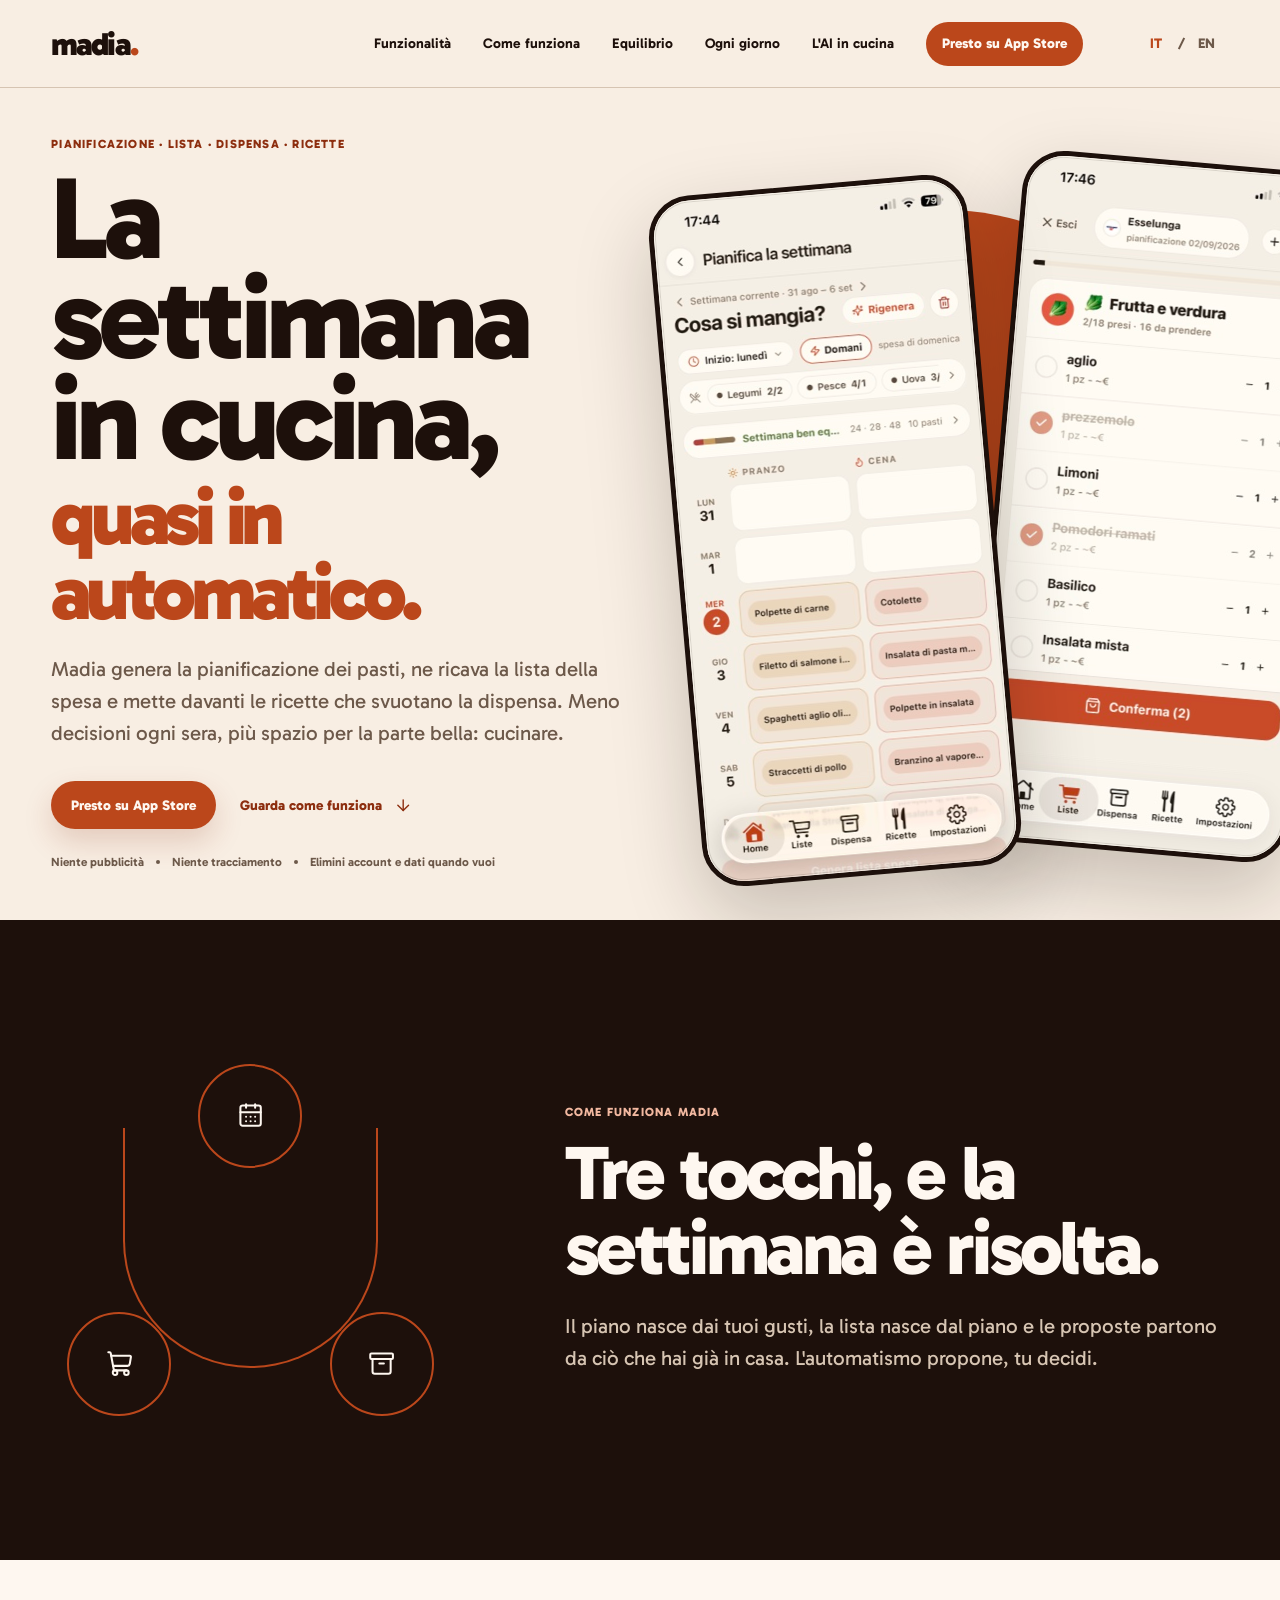
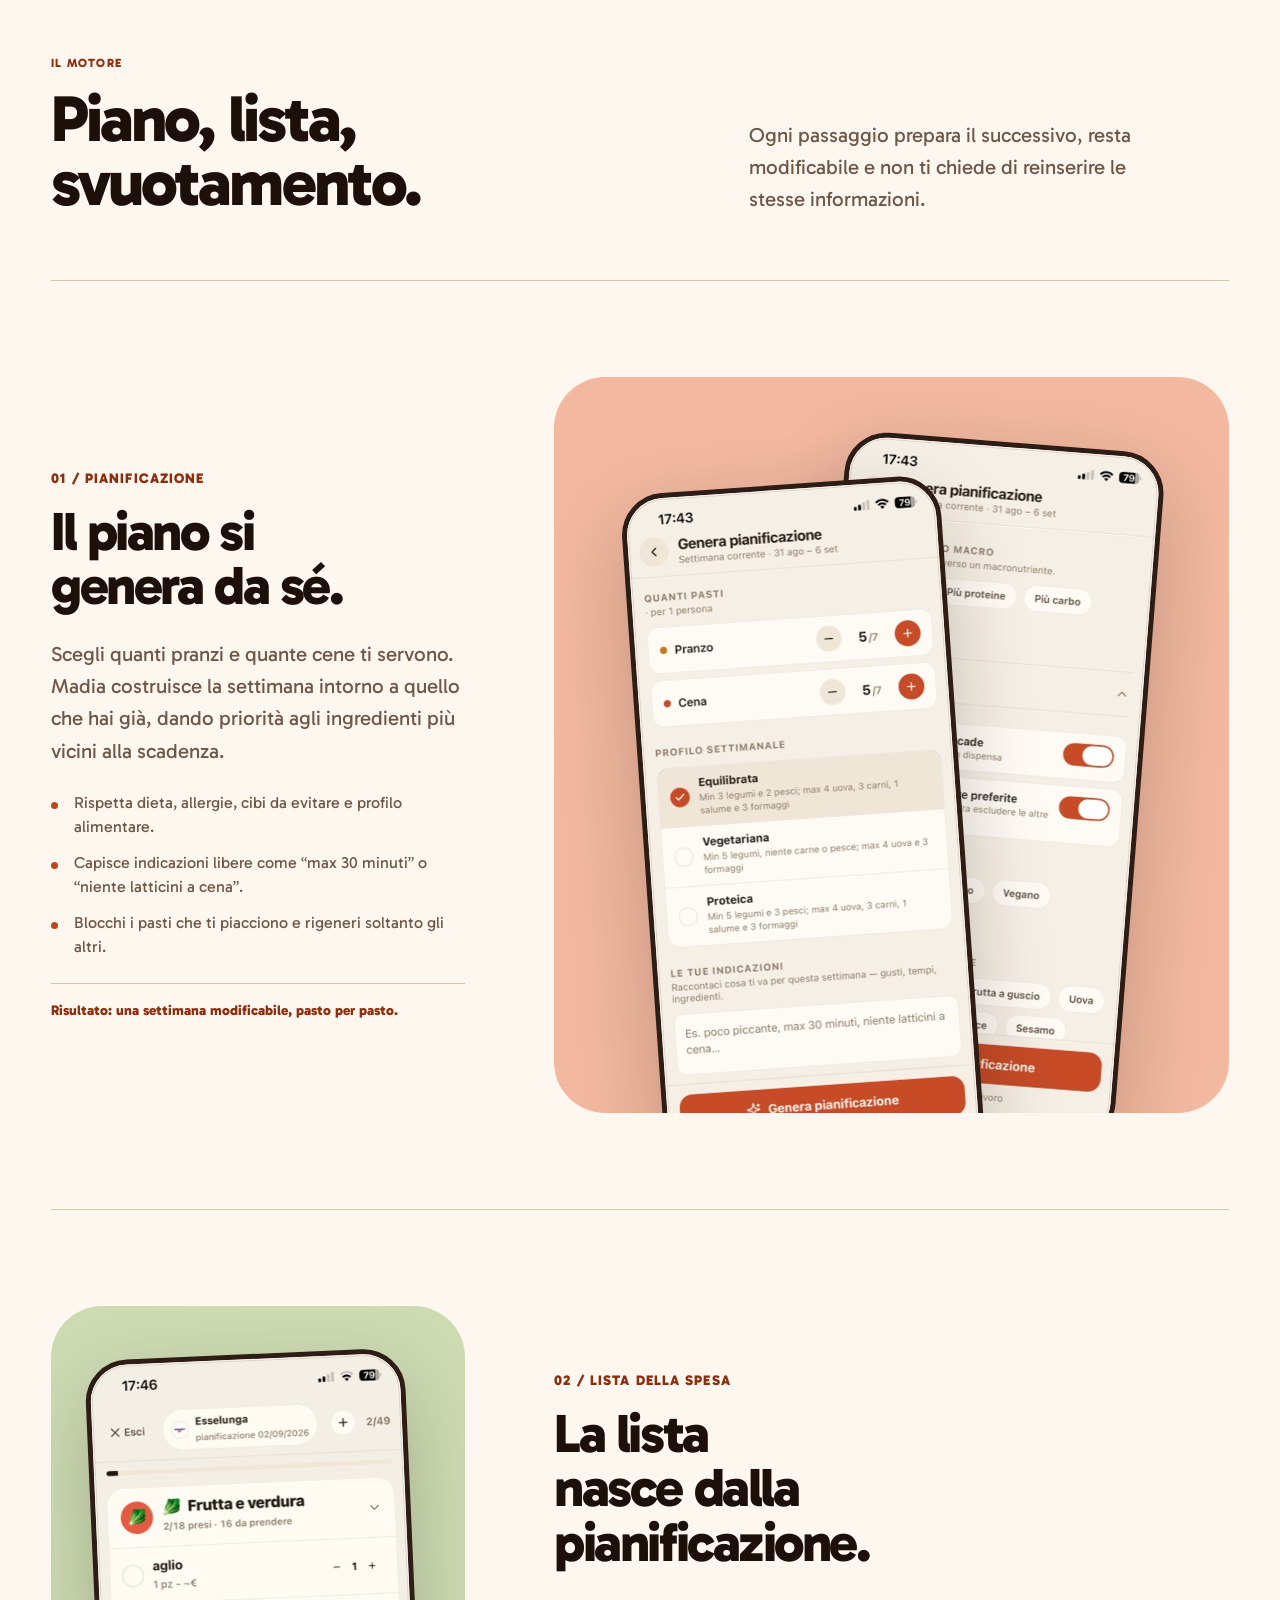
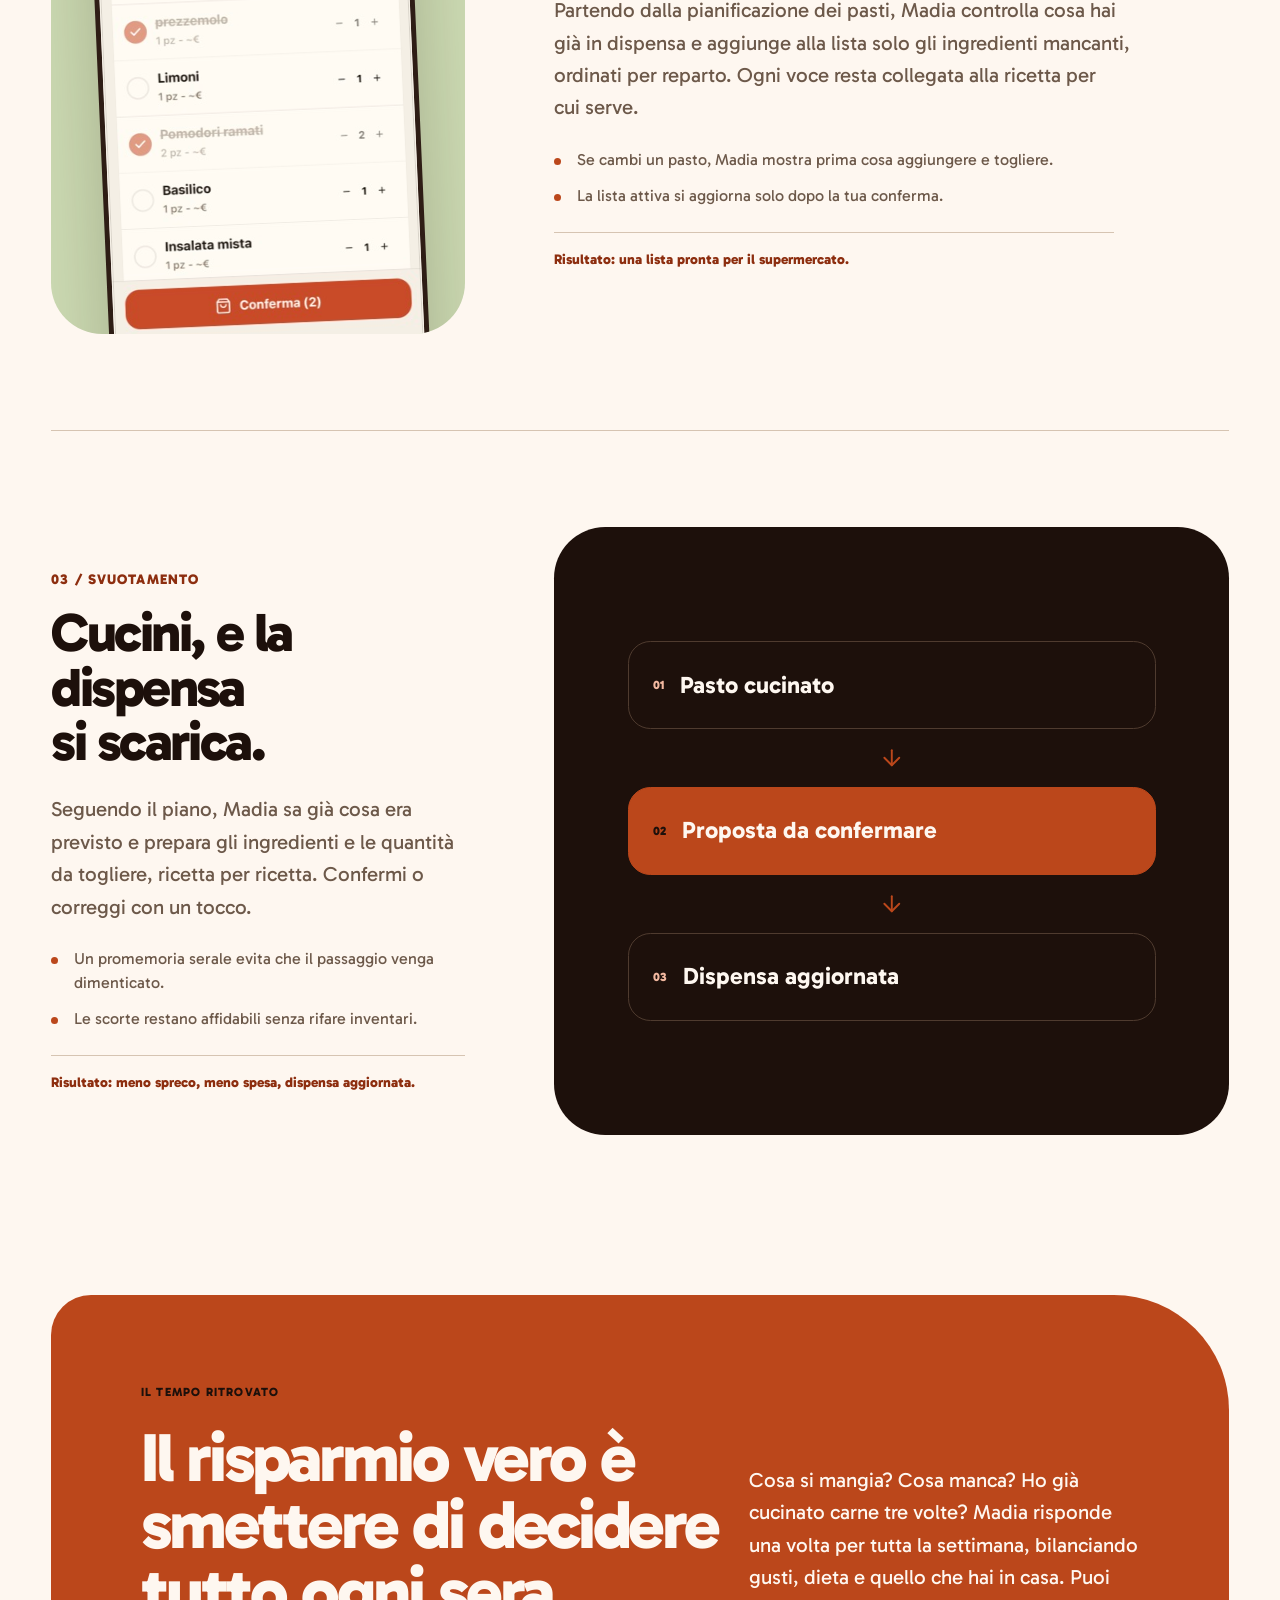
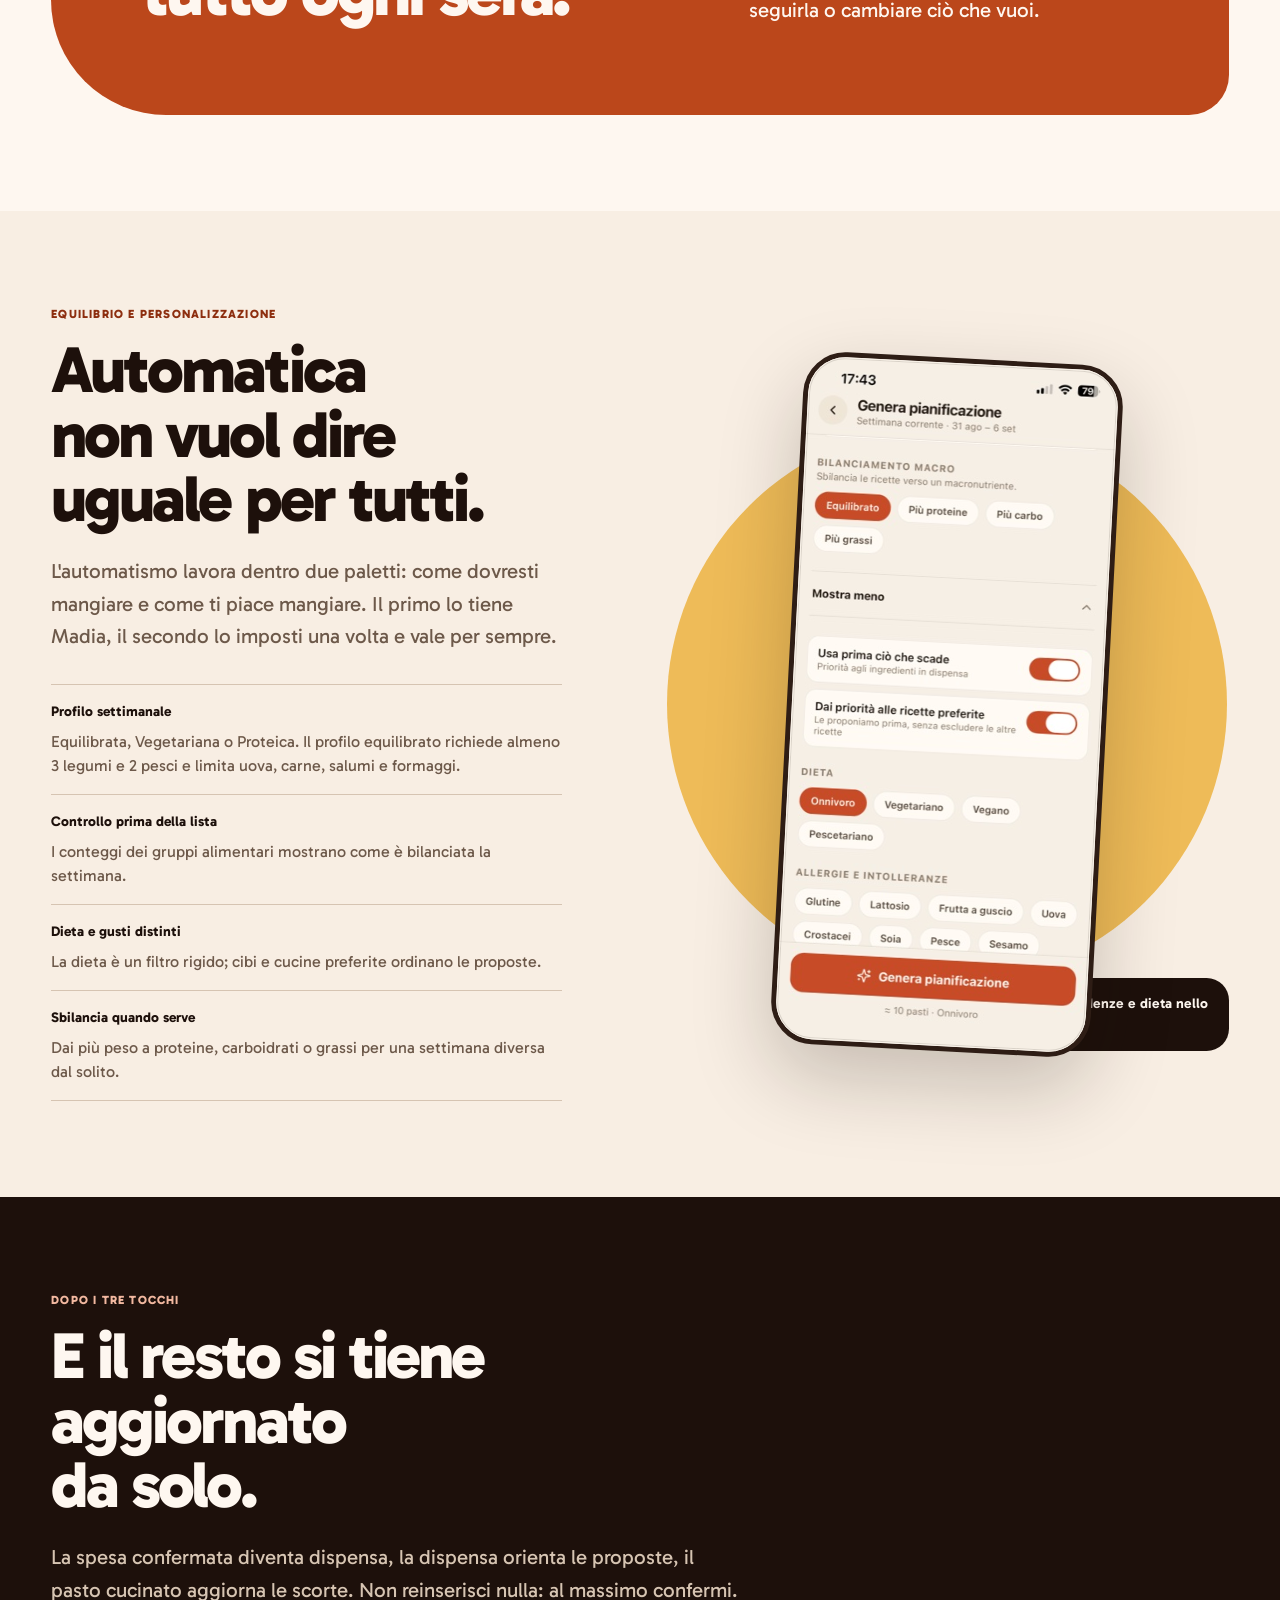
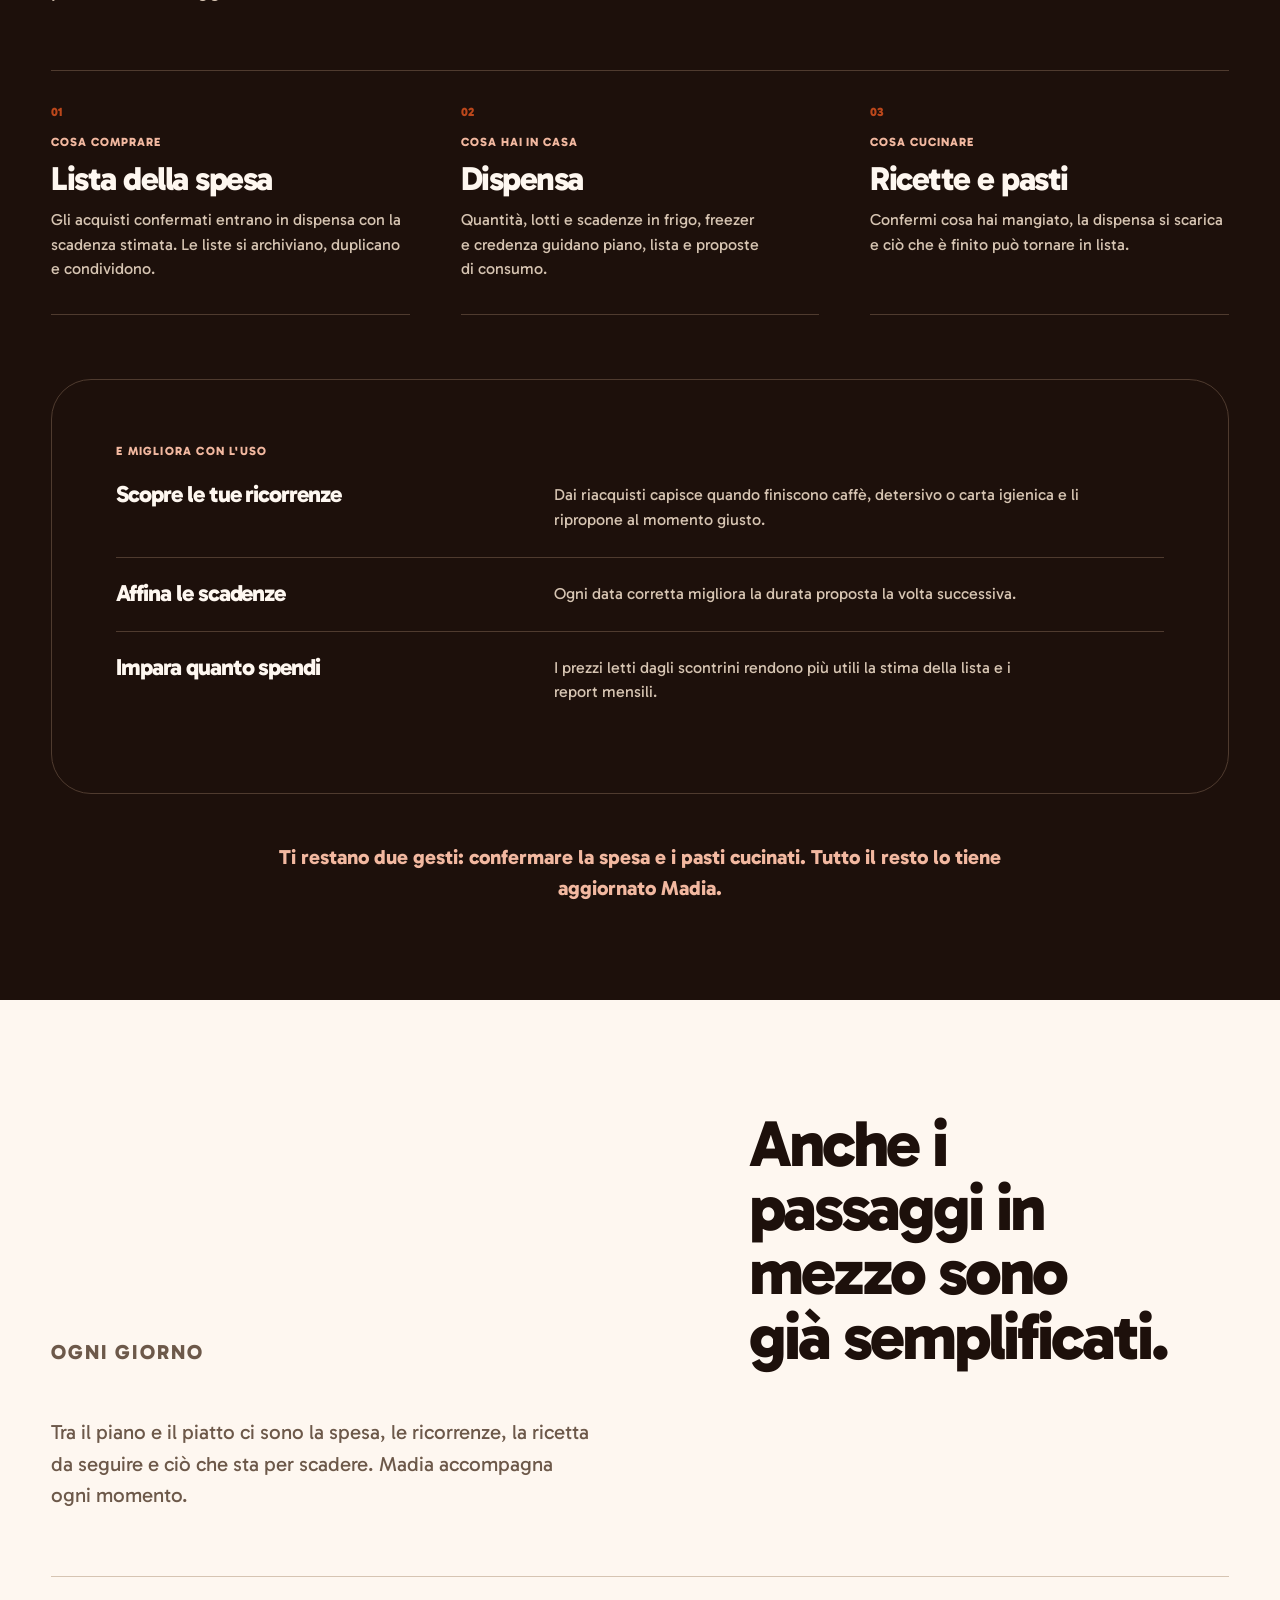
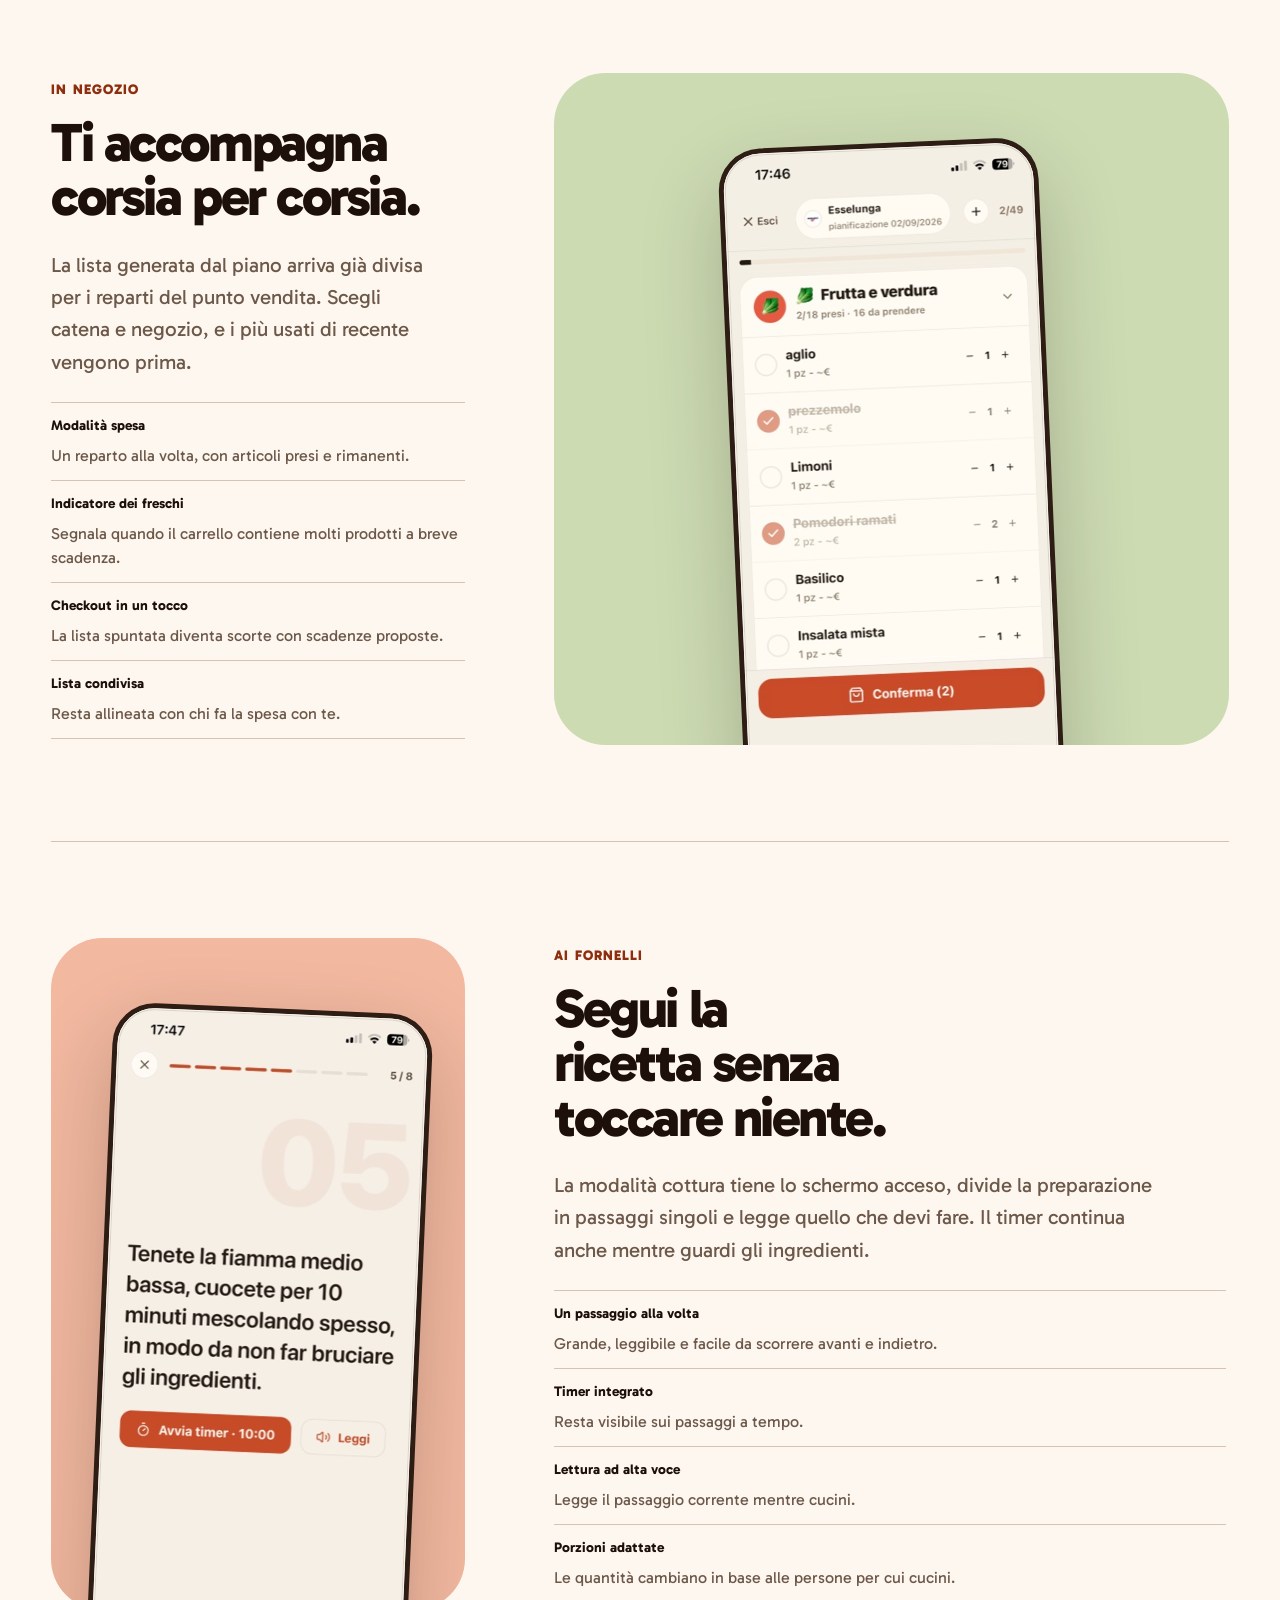
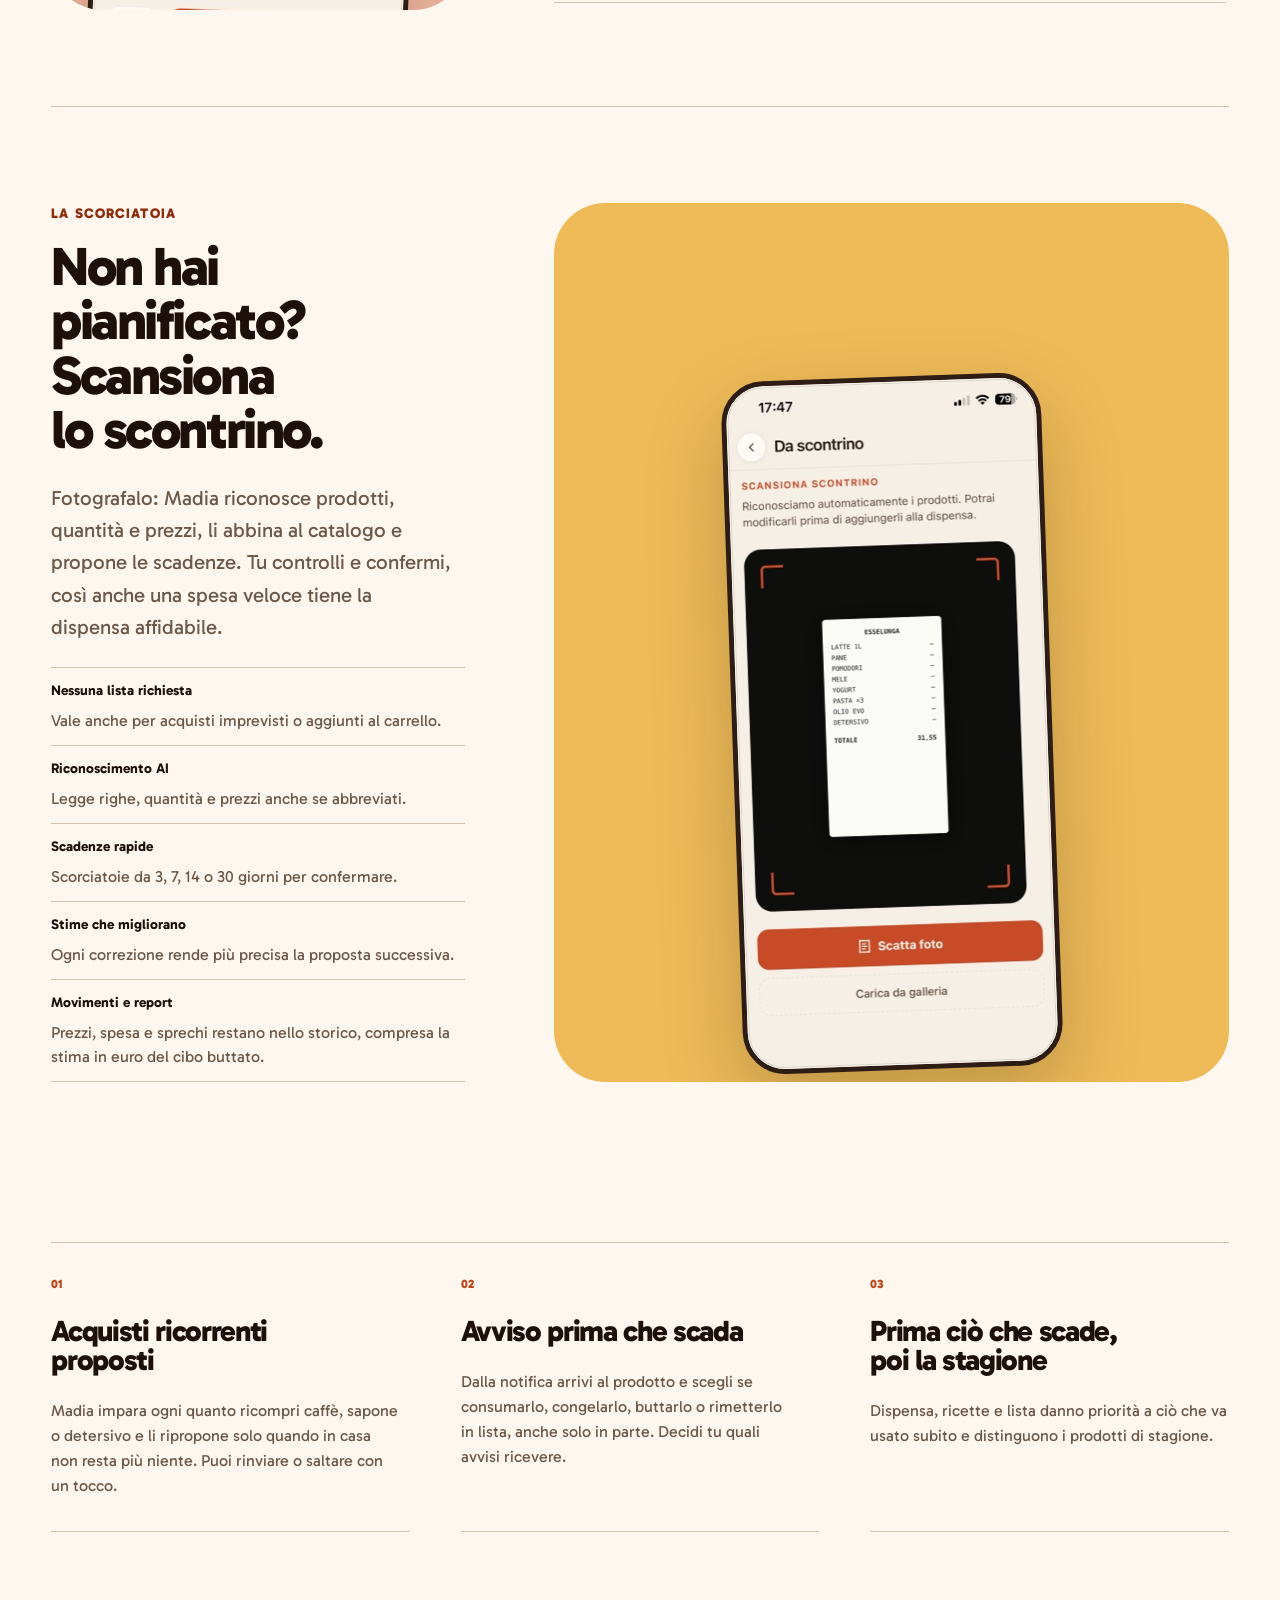
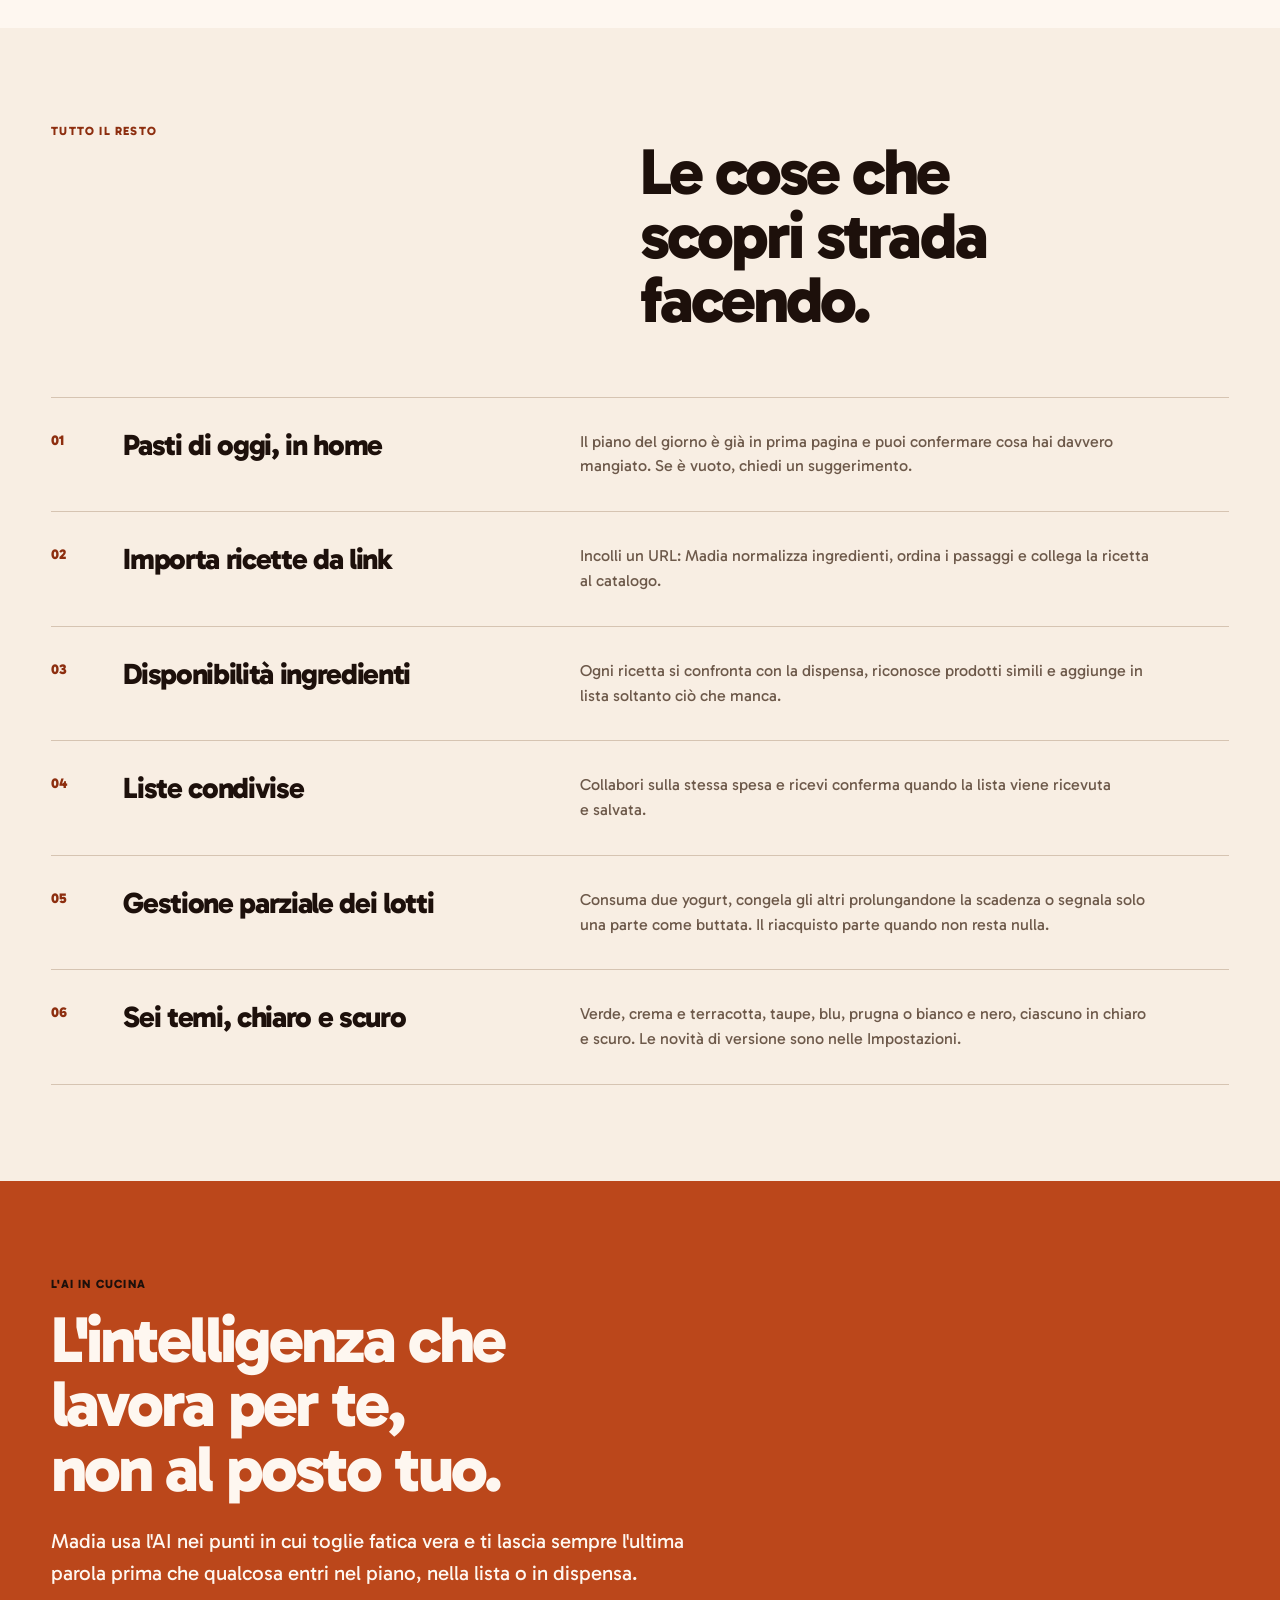
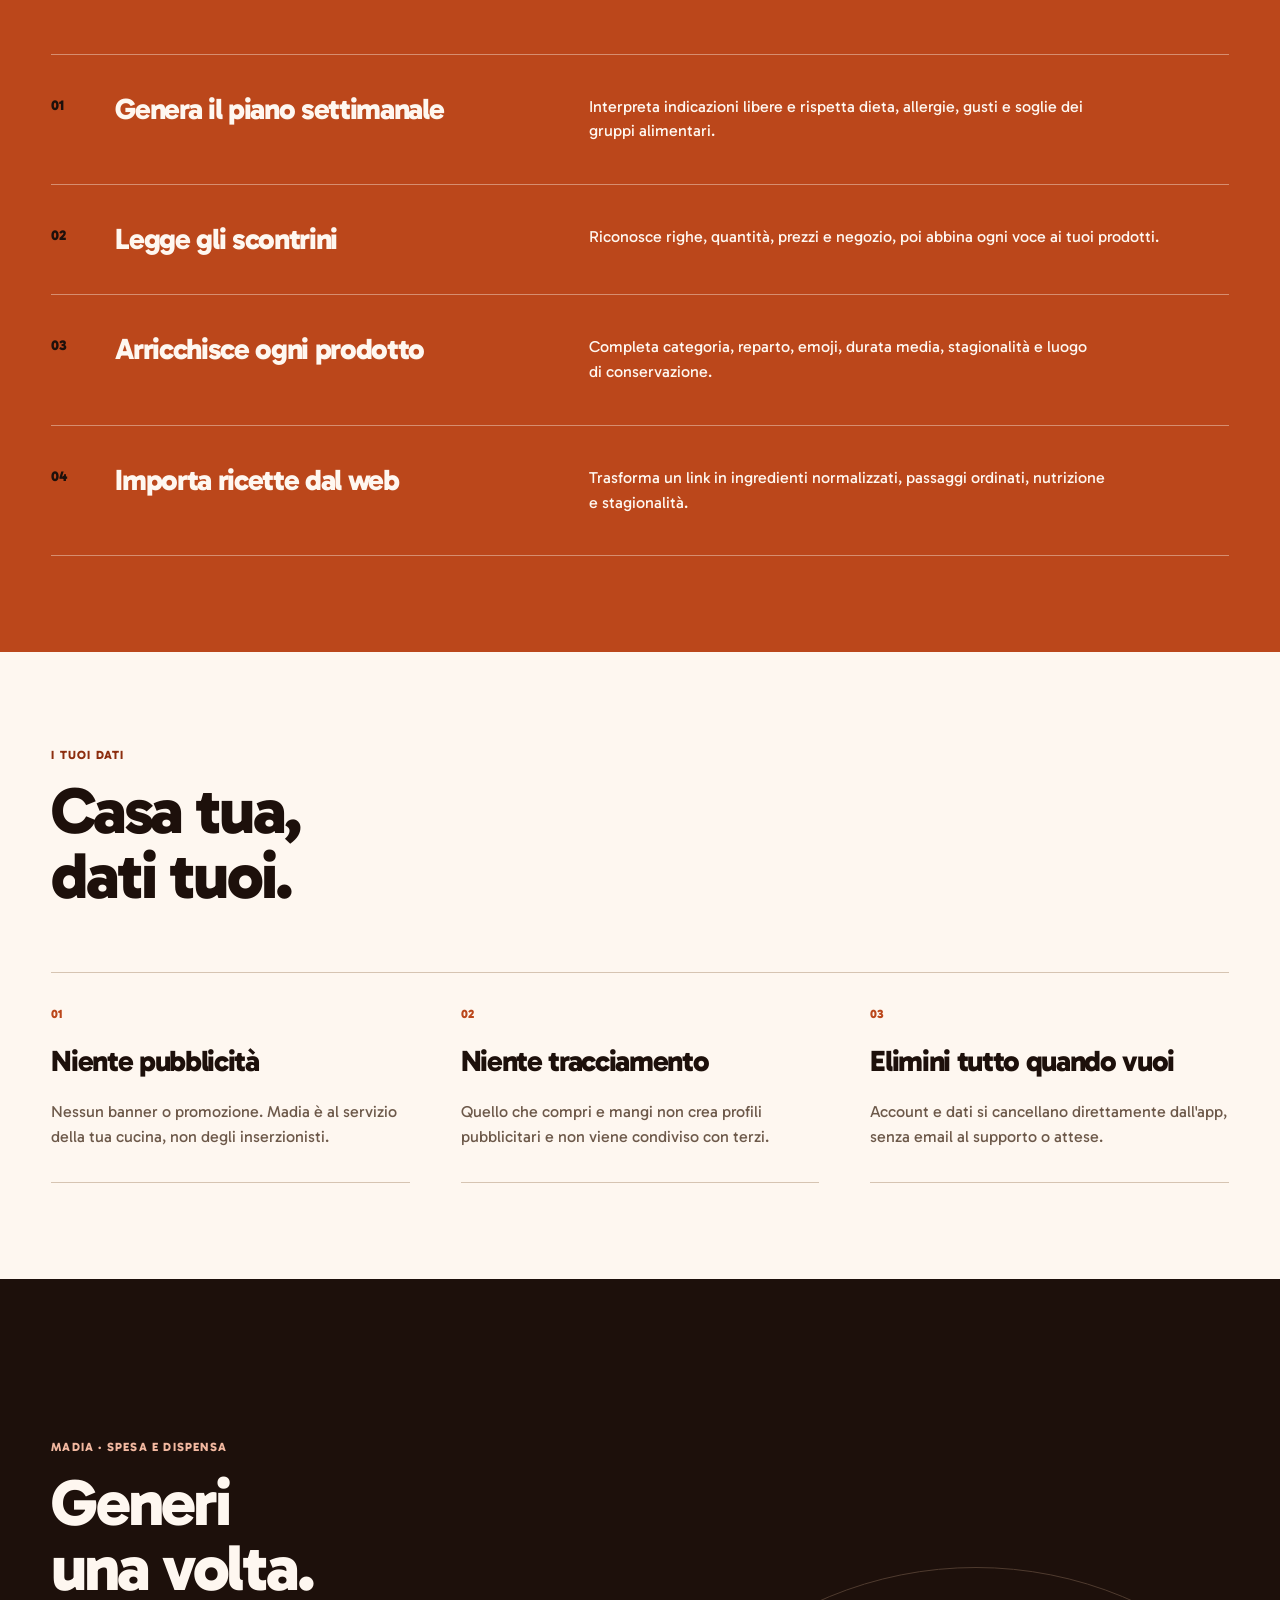
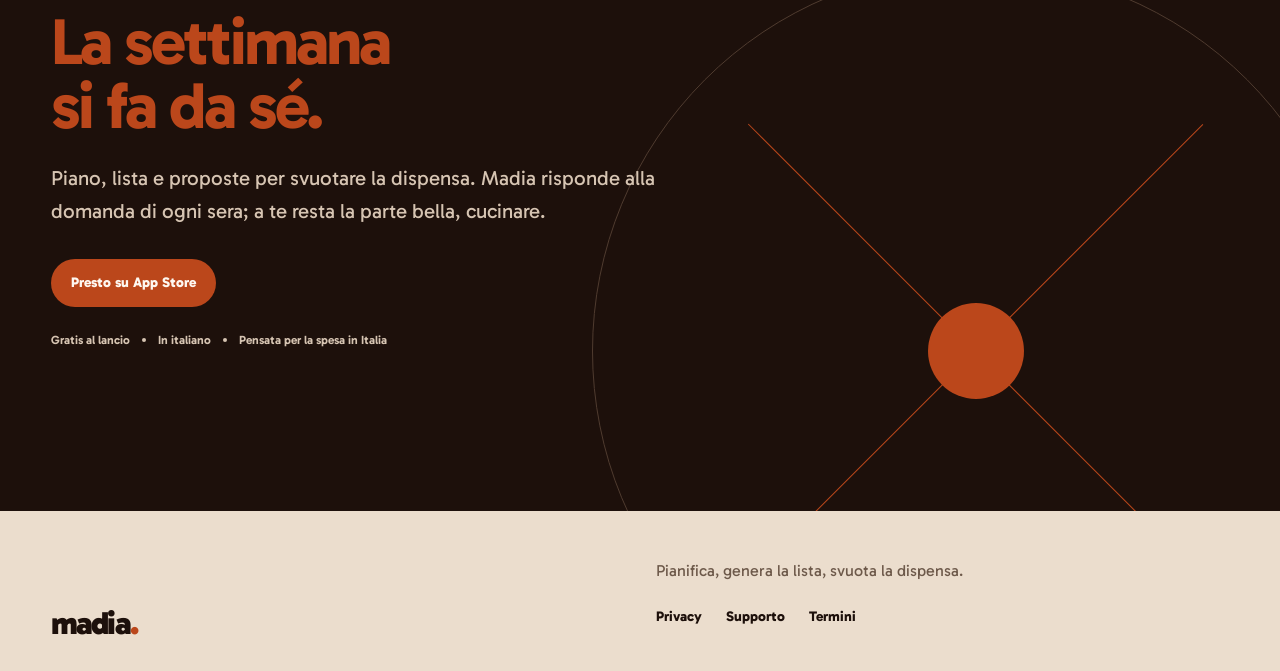
==== commit 1b27e477: "feat: add bilingual features page" ====
--- a/index.html
+++ b/index.html
@@ -1808,6 +1808,7 @@
         aria-label="Navigazione principale"
         data-i18n-aria-label="nav.aria"
       >
+        <a href="funzionalita/" data-i18n="nav.features">Funzionalità</a>
         <a href="#flow" data-i18n="nav.flow">Come funziona</a>
         <a href="#balance" data-i18n="nav.balance">Equilibrio</a>
         <a href="#everyday" data-i18n="nav.everyday">Ogni giorno</a>
@@ -2525,6 +2526,7 @@
       "Madia genera la pianificazione dei pasti, ne ricava la lista della spesa e aiuta a svuotare la dispensa.",
     "a11y.skip": "Vai al contenuto",
     "nav.aria": "Navigazione principale",
+    "nav.features": "Funzionalità",
     "nav.flow": "Come funziona",
     "nav.balance": "Equilibrio",
     "nav.everyday": "Ogni giorno",
@@ -2777,6 +2779,7 @@
       "Madia generates your meal plan, turns it into a grocery list and helps you use what is already in your pantry.",
     "a11y.skip": "Skip to content",
     "nav.aria": "Primary navigation",
+    "nav.features": "Features",
     "nav.flow": "How it works",
     "nav.balance": "Balance",
     "nav.everyday": "Every day",
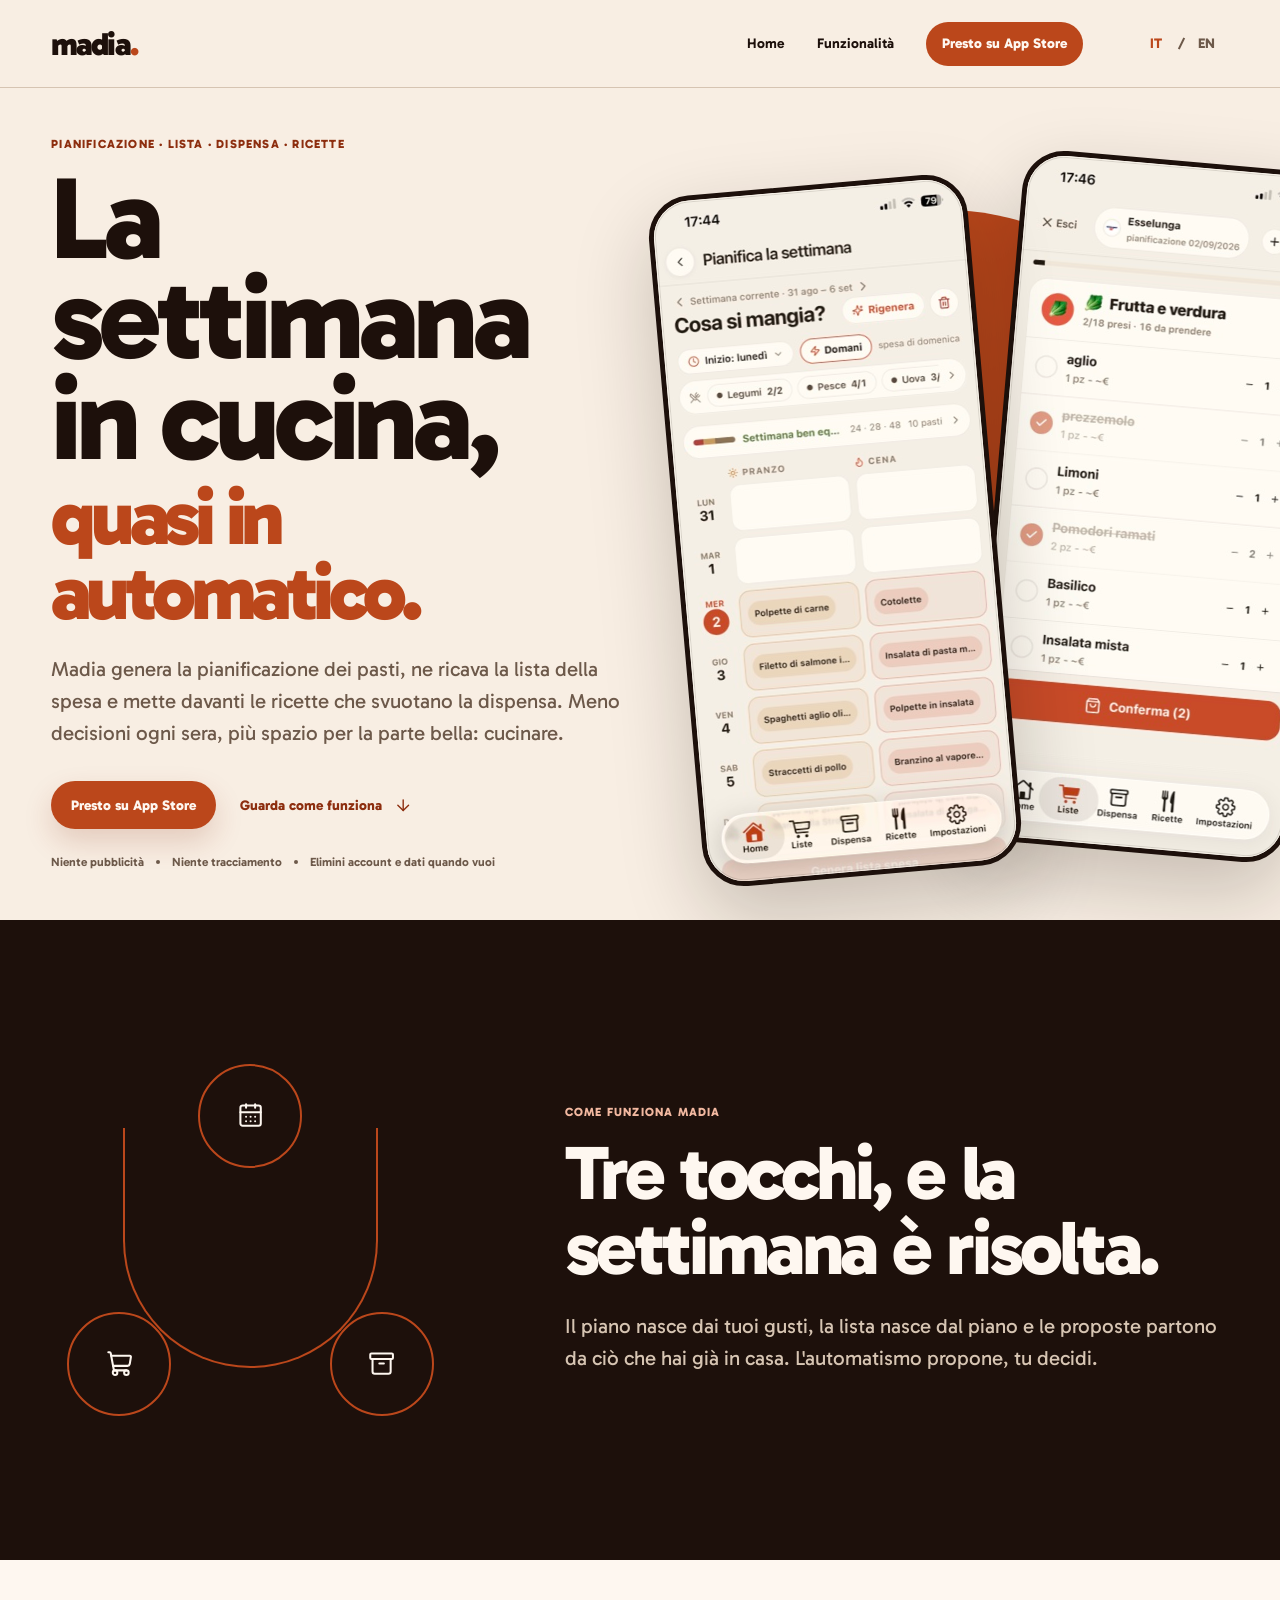
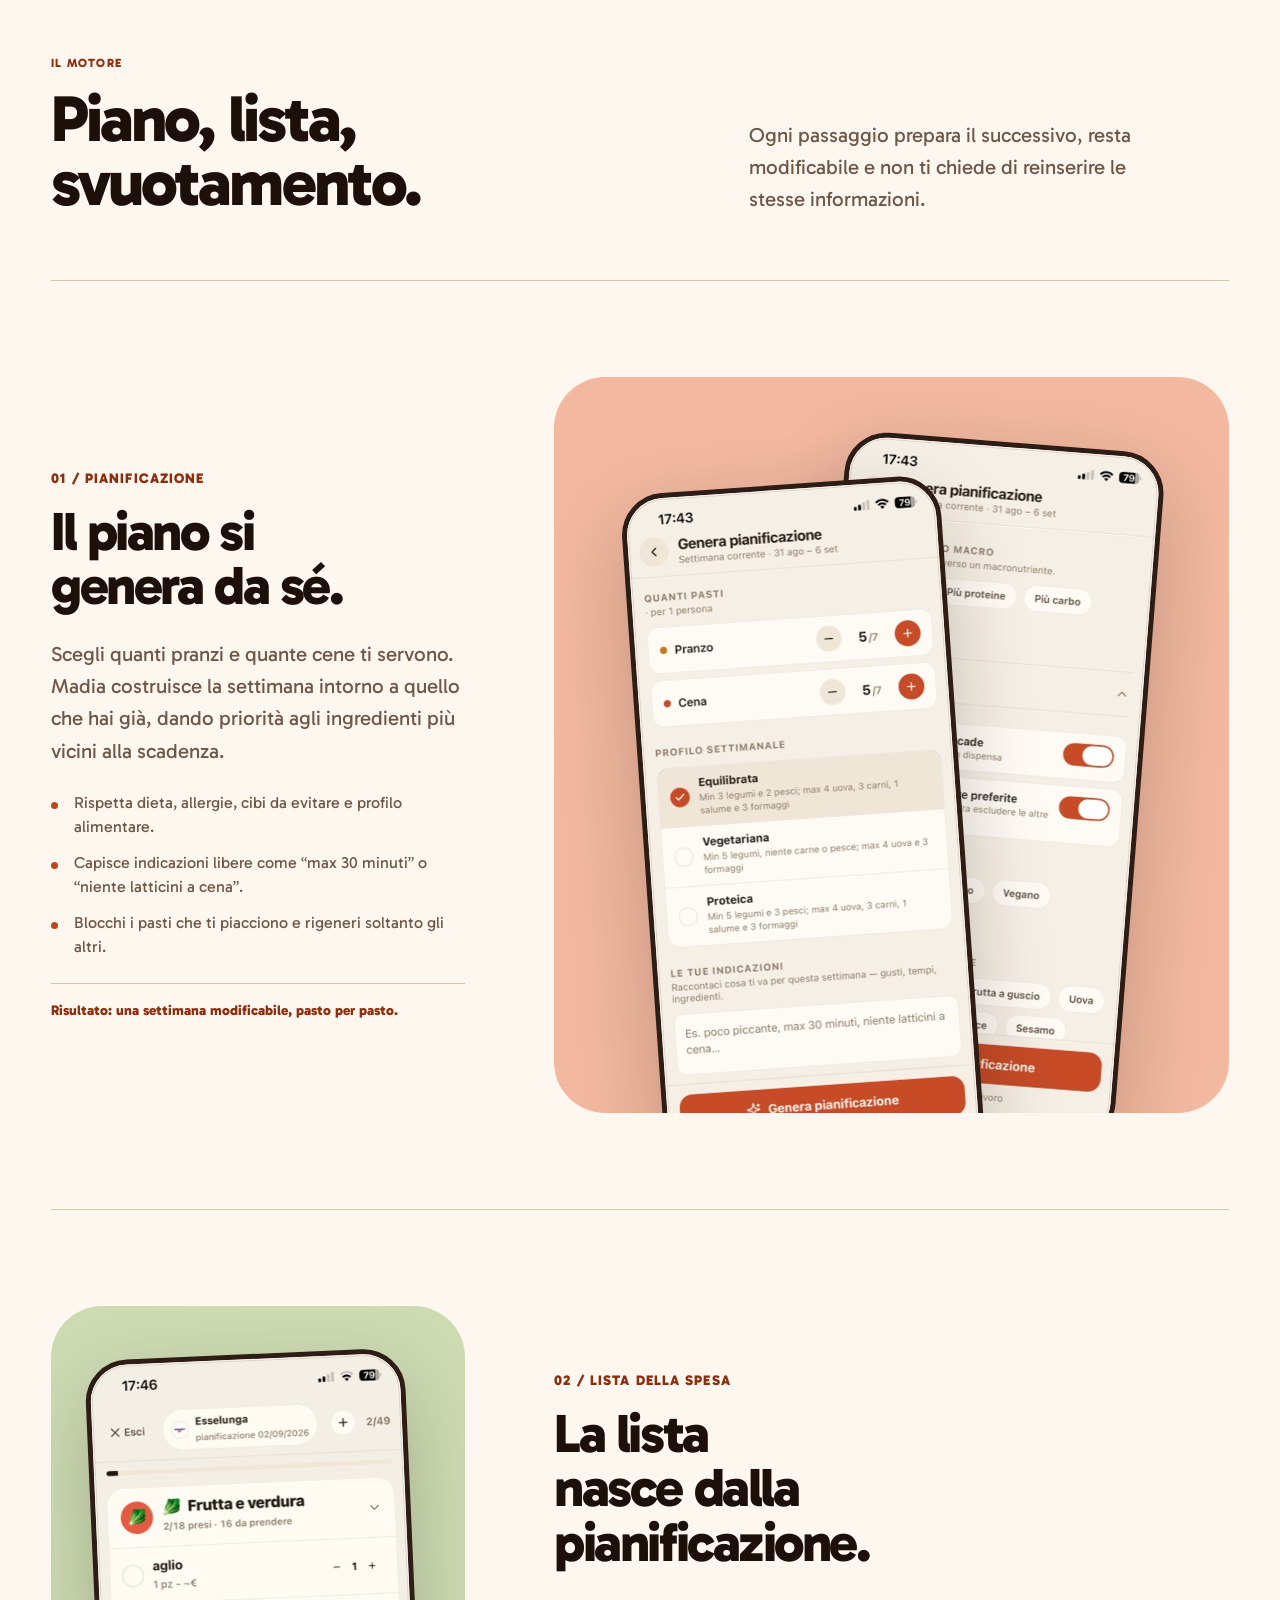
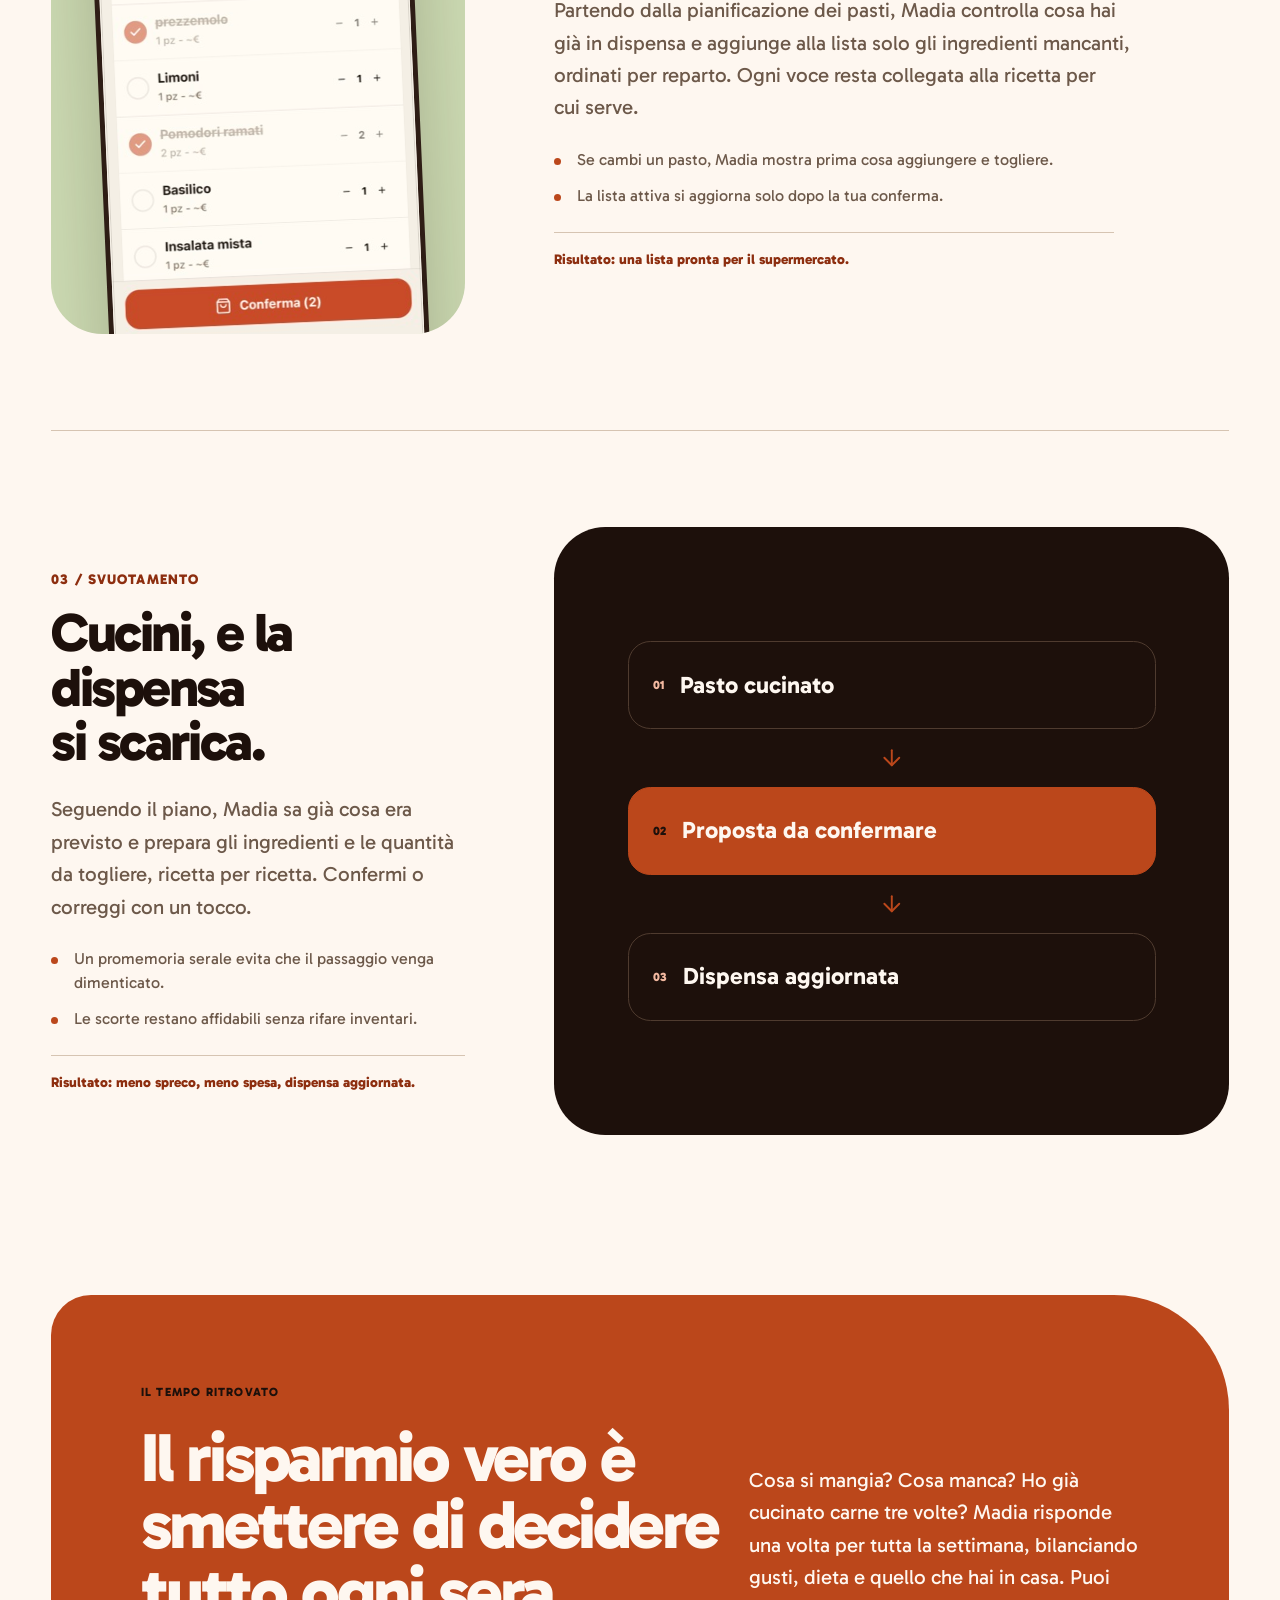
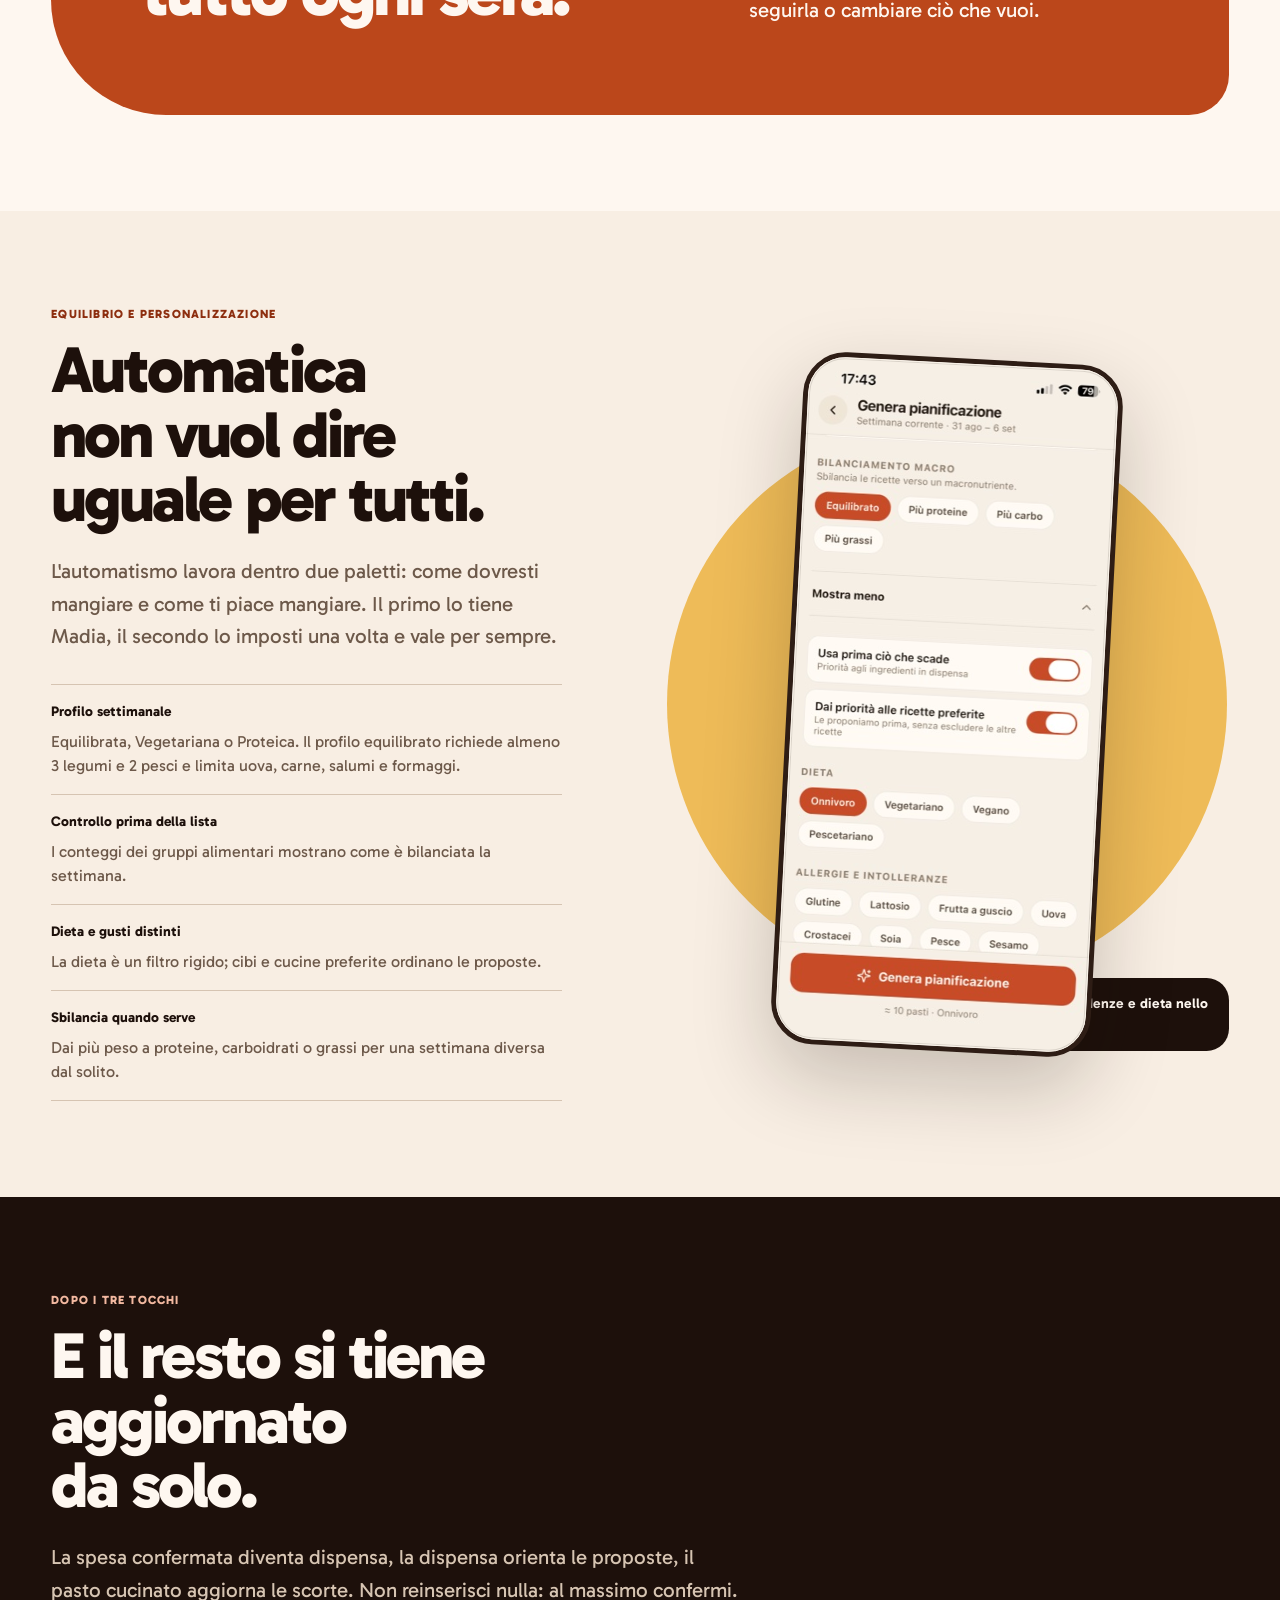
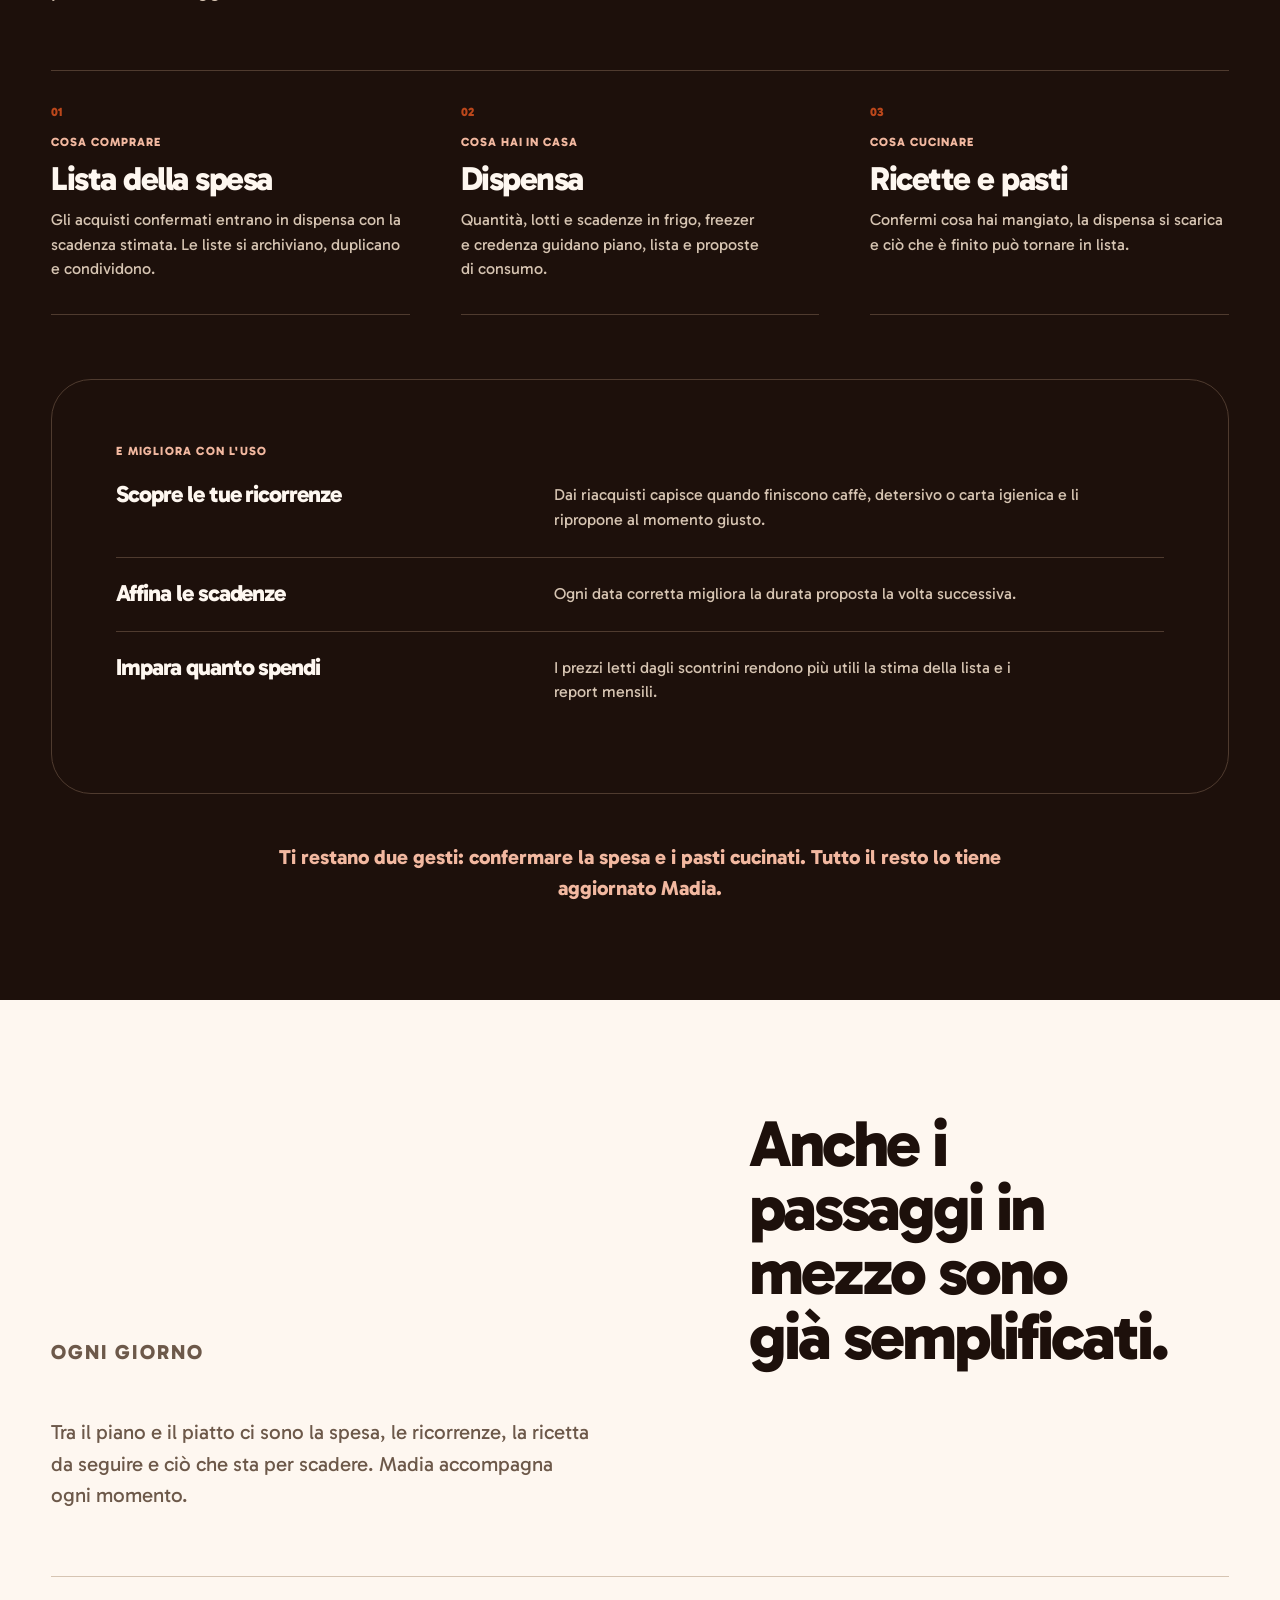
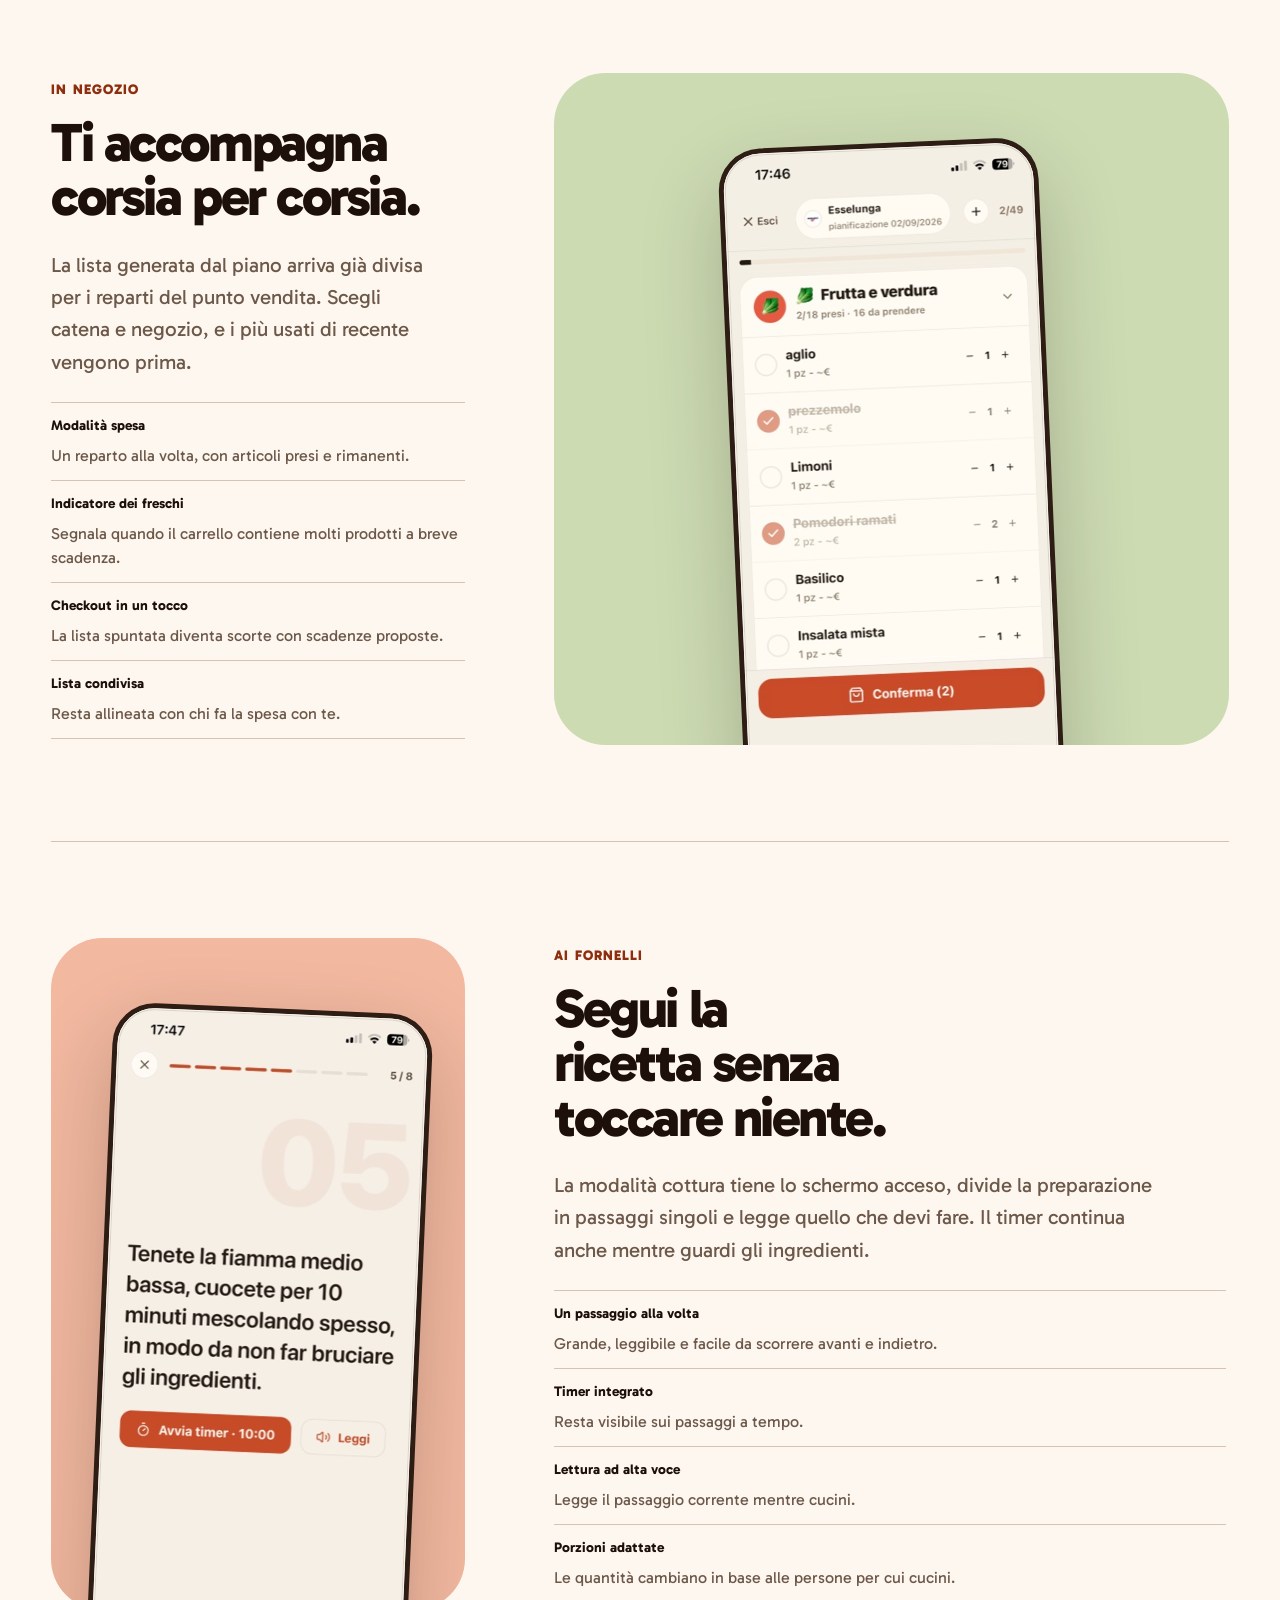
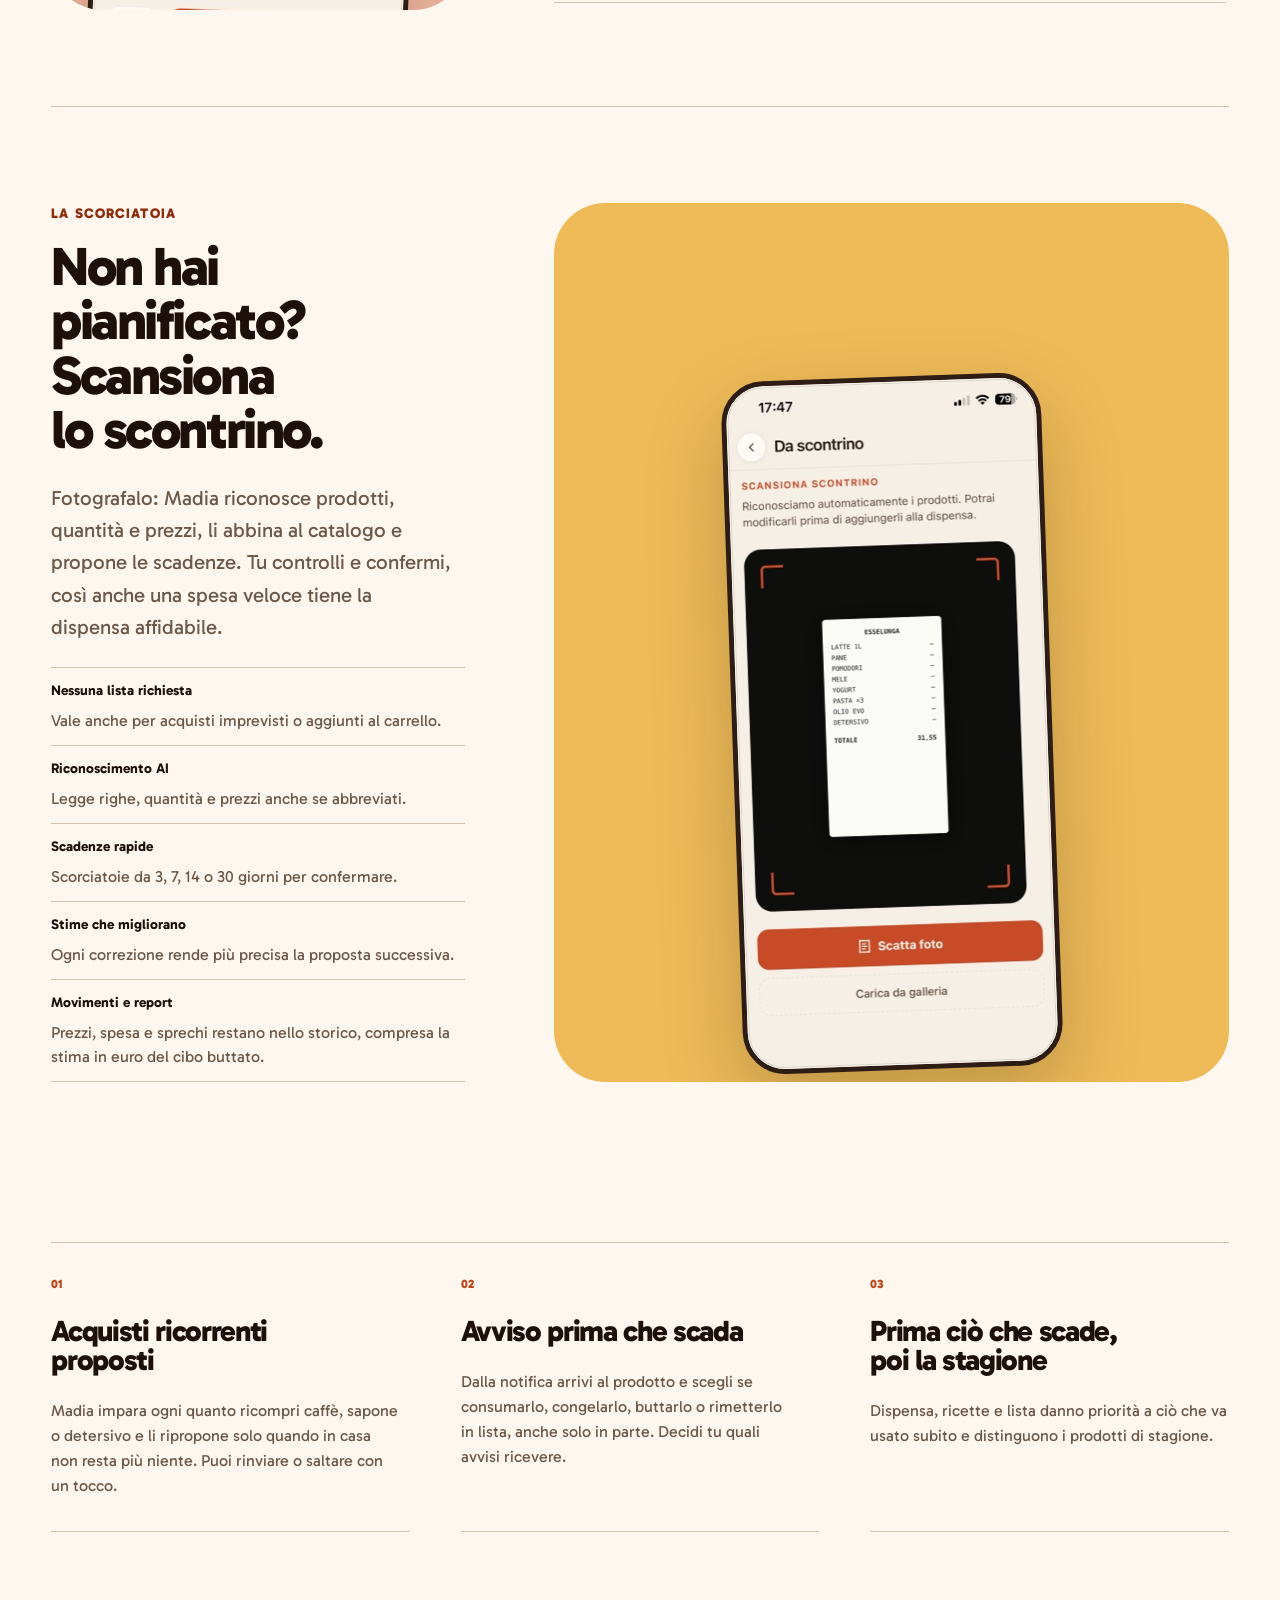
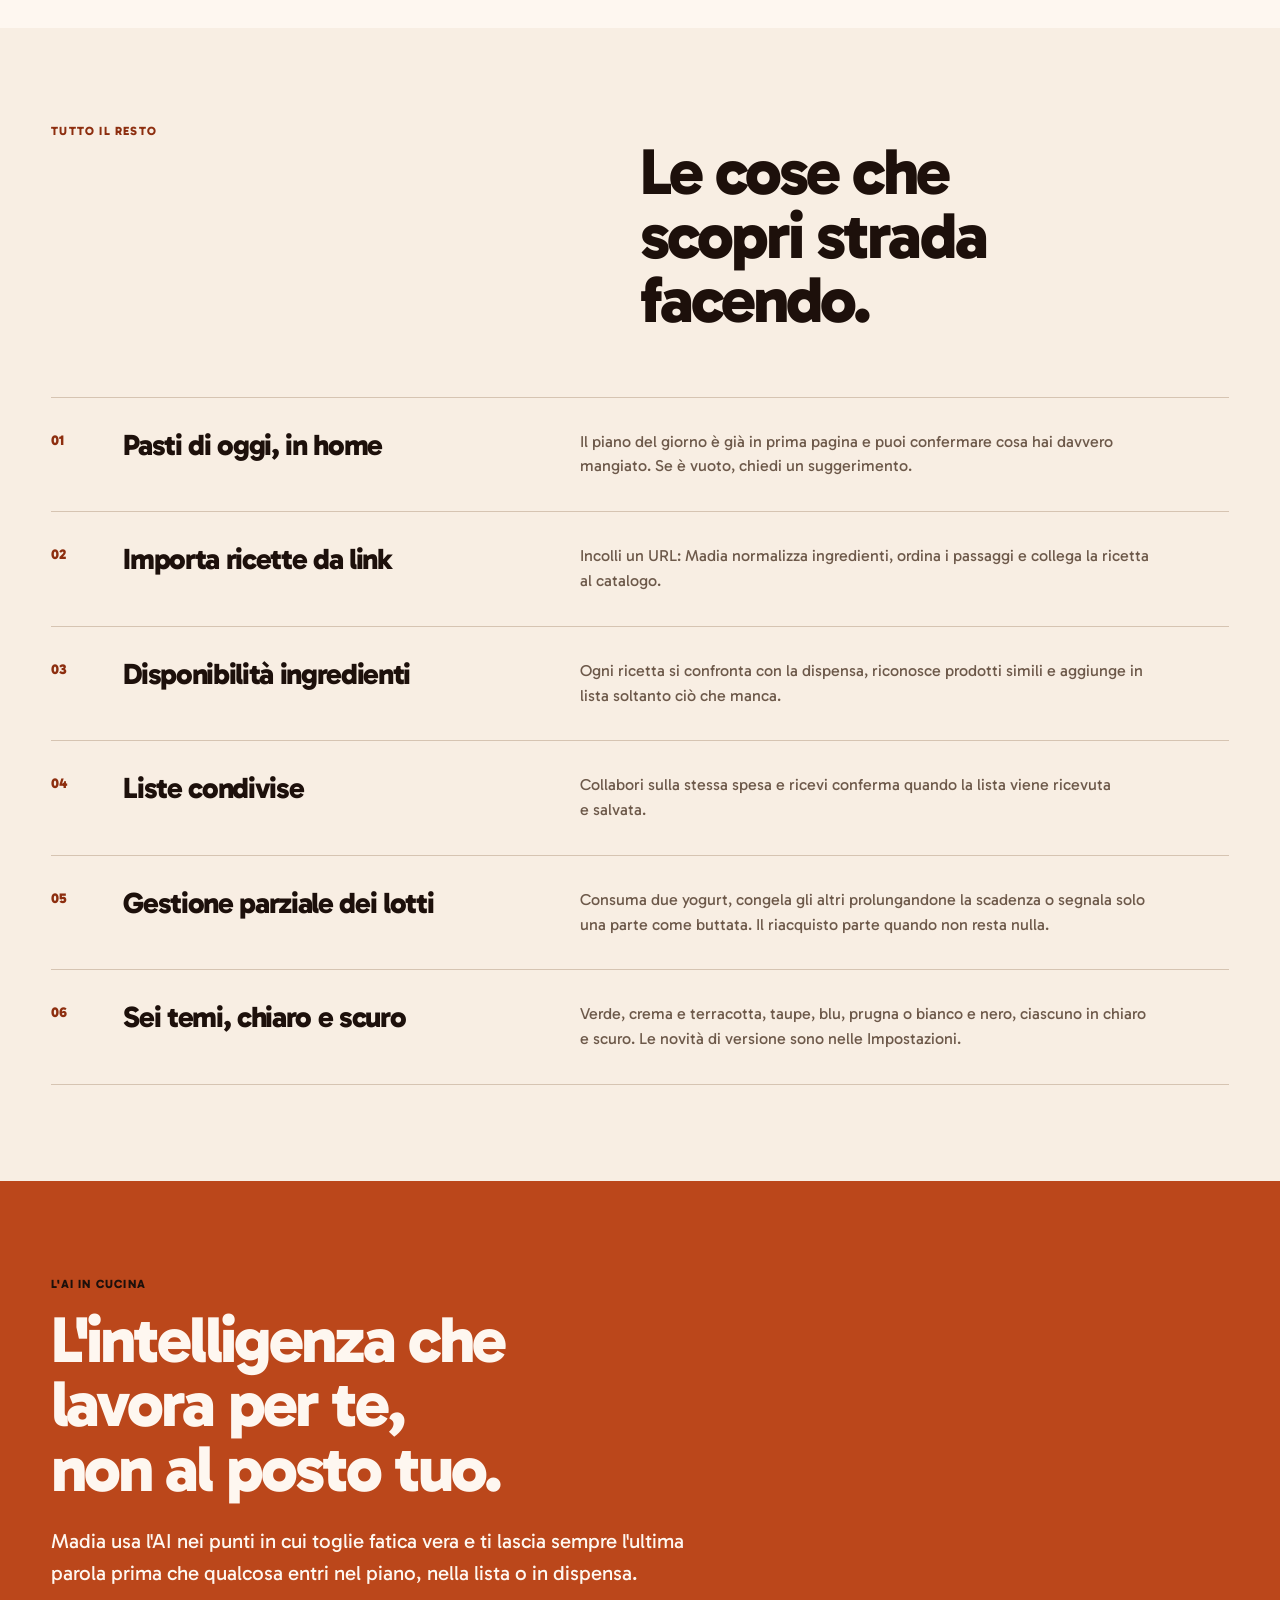
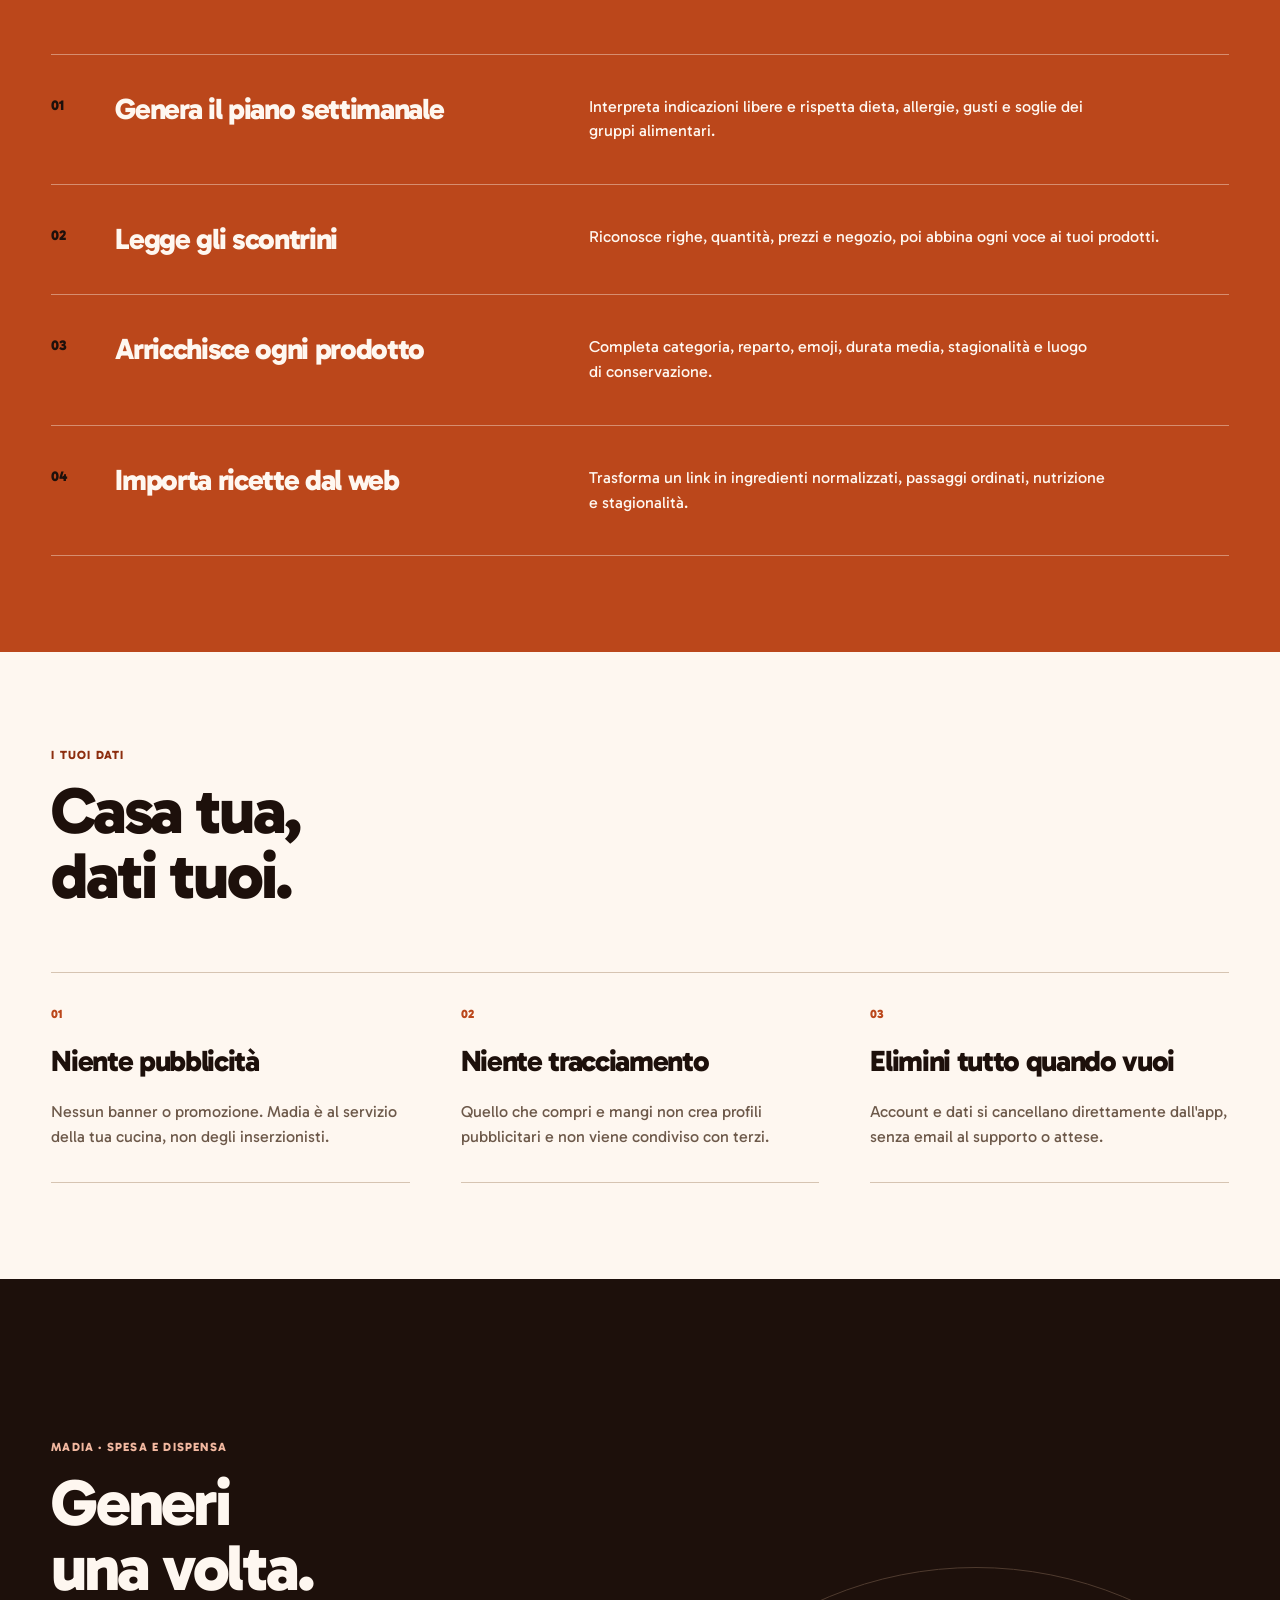
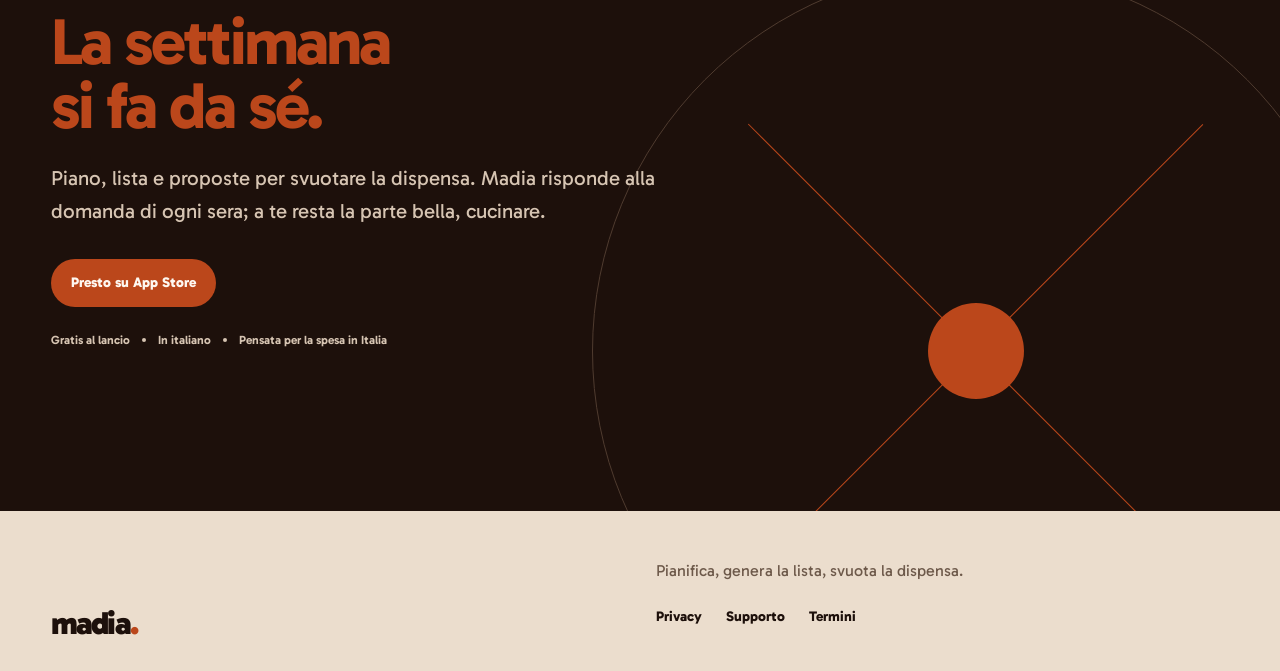
==== commit a344f05e: "refactor: simplify marketing navigation" ====
--- a/index.html
+++ b/index.html
@@ -1808,11 +1808,8 @@
         aria-label="Navigazione principale"
         data-i18n-aria-label="nav.aria"
       >
+        <a href="#top" data-i18n="nav.homeMenu">Home</a>
         <a href="funzionalita/" data-i18n="nav.features">Funzionalità</a>
-        <a href="#flow" data-i18n="nav.flow">Come funziona</a>
-        <a href="#balance" data-i18n="nav.balance">Equilibrio</a>
-        <a href="#everyday" data-i18n="nav.everyday">Ogni giorno</a>
-        <a href="#ai" data-i18n="nav.ai">L'AI in cucina</a>
         <a class="header-cta" href="#launch" data-i18n="cta.soon">
           Presto su App Store
         </a>
@@ -2526,6 +2523,7 @@
       "Madia genera la pianificazione dei pasti, ne ricava la lista della spesa e aiuta a svuotare la dispensa.",
     "a11y.skip": "Vai al contenuto",
     "nav.aria": "Navigazione principale",
+    "nav.homeMenu": "Home",
     "nav.features": "Funzionalità",
     "nav.flow": "Come funziona",
     "nav.balance": "Equilibrio",
@@ -2779,6 +2777,7 @@
       "Madia generates your meal plan, turns it into a grocery list and helps you use what is already in your pantry.",
     "a11y.skip": "Skip to content",
     "nav.aria": "Primary navigation",
+    "nav.homeMenu": "Home",
     "nav.features": "Features",
     "nav.flow": "How it works",
     "nav.balance": "Balance",
